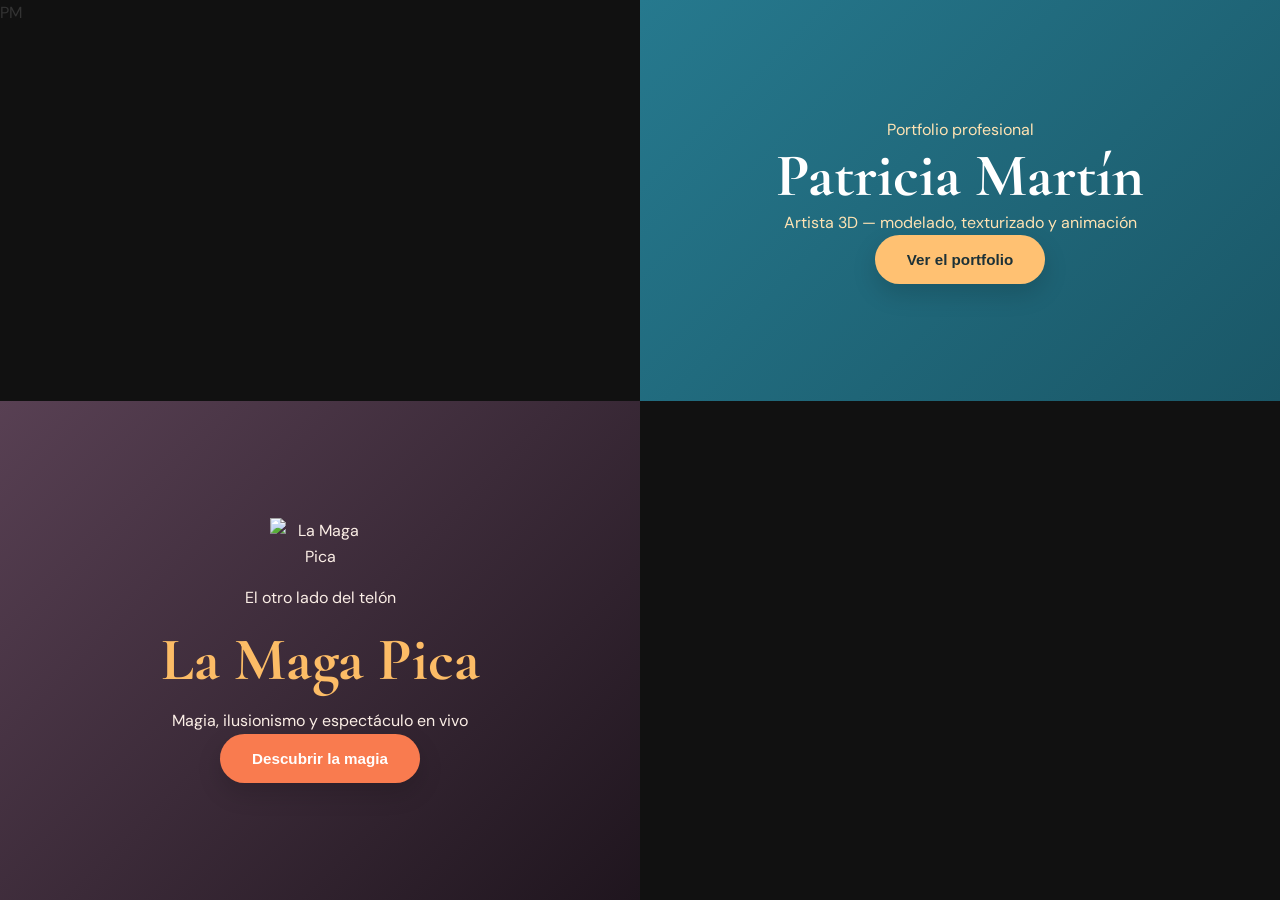
==== index.html @ cf45a169 "Update index.html" ====
<!doctype html>
<html lang="es">

<head>
  <link rel="icon" type="image/svg+xml" href="favicon.svg">
  
  <script type="application/ld+json">
{
  "@context": "https://schema.org",
  "@type": "WebSite",
  "name": "Patricia Martín | La Maga Pica",
  "url": "https://lamagapica.github.io/Pagina-Web/"
}
</script>
  <meta charset="UTF-8">
  <meta name="viewport" content="width=device-width, initial-scale=1.0">
  <title>Patricia Martín · Artista 3D & La Maga Pica</title>
  <meta name="description" content="Portfolio profesional de Patricia Martín (Artista 3D, Animación y Modelado) y La Maga Pica (Ilusionismo y Magia Escénica).">
  
  <!-- ETIQUETAS PARA INDEXACIÓN EN GOOGLE Y MOTORES DE BÚSQUEDA -->
  <meta name="robots" content="index, follow">
  <meta name="author" content="Patricia Martín">
  <meta name="keywords" content="Patricia Martín, La Maga Pica, Artista 3D, Animación 3D, Modelado 3D, Magia, Ilusionismo, ZBrush, Blender, Maya">

  <!-- OPEN GRAPH (Para previsualizaciones en Google, WhatsApp y Redes Sociales) -->
  <meta property="og:title" content="Patricia Martín · Artista 3D & La Maga Pica">
  <meta property="og:description" content="Descubre el portfolio 3D de Patricia Martín y los espectáculos de magia de La Maga Pica.">
  <meta property="og:type" content="website">
  <meta property="og:url" content="https://TU-USUARIO.github.io/TU-REPOSITORIO/">
  <meta property="og:image" content="https://TU-USUARIO.github.io/TU-REPOSITORIO/assets/portada%20luminis.jpg">

  <link rel="icon" href="assets/favicon.svg" type="image/svg+xml">
  <link rel="preconnect" href="https://fonts.googleapis.com">
  <link rel="preconnect" href="https://fonts.gstatic.com" crossorigin>
  <link href="https://fonts.googleapis.com/css2?family=Cormorant+Garamond:ital,wght@0,400;0,600;1,400&family=DM+Sans:wght@400;500;700&display=swap" rel="stylesheet">
  <link rel="stylesheet" href="style.css">

  <!-- PANNELLUM: LIBRERÍA PARA VISOR 360º EQUIRECTANGULAR -->
  <link rel="stylesheet" href="https://cdn.jsdelivr.net/npm/pannellum@2.5.6/build/pannellum.css">
</head>

<body>

  <!-- PANTALLA PRINCIPAL DIVIDIDA EN DOS (SPLIT SCREEN) -->
  <main id="world-selector" class="world-selector">

    <div class="world-seam" aria-hidden="true">
      <span class="seam-mark">PM</span>
    </div>

    <!-- LADO IZQUIERDO: PATRICIA MARTÍN -->
    <section class="world world-patricia">
      <div class="world-copy">
        <p class="world-kicker">Portfolio profesional</p>
        <h1>Patricia Martín</h1>
        <p class="world-role">Artista 3D — modelado, texturizado y animación</p>
        <button class="enter-button" data-enter="patricia">
          Ver el portfolio
        </button>
      </div>
    </section>

    <!-- LADO DERECHO: LA MAGA PICA -->
    <section class="world world-pica">
      <div class="world-copy">
        <img class="pica-logo-cover" src="assets/logo-pica.png" alt="La Maga Pica">
        <p class="world-kicker">El otro lado del telón</p>
        <h2>La Maga Pica</h2>
        <p class="world-role">Magia, ilusionismo y espectáculo en vivo</p>
        <button class="enter-button" data-enter="pica">
          Descubrir la magia
        </button>
      </div>
    </section>

  </main>


  <!-- WEB DE PATRICIA MARTÍN (3D / PORTFOLIO) -->
  <div id="patricia-site" class="site site-patricia" style="display: none;">

    <header class="site-header">
      <a href="#" class="brand" data-home="true">
        <span class="brand-name">Patricia Martín</span>
        <span class="brand-role">3D & 2D ARTIST</span>
      </a>

      <nav>
        <a href="#about-patricia">Sobre mí</a>
        <a href="#services">Servicios</a>
        
        <!-- MENÚ DESPLEGABLE CON HOVER -->
        <div class="nav-dropdown">
          <a href="#work-3d" class="dropdown-trigger">Portfolio 3D ▾</a>
          <div class="dropdown-menu">
            <a href="#" class="project-direct-link" data-project="productos">Productos</a>
            <a href="#" class="project-direct-link" data-project="recreaciones3d">Recreaciones 3D</a>
            <a href="#" class="project-direct-link" data-project="environment">Environment</a>
          </div>
        </div>

        <a href="#discover-vareia">Descubre Vareia</a>
        <a href="#skills">Software</a>
        <a href="#experience">Trayectoria</a>
        <a href="#awards">Premios</a>
        <a href="#contact-patricia">Contacto</a>
        <button class="switch-world" data-home="true">← Volver al inicio</button>
      </nav>
    </header>

    <div class="site-main">
      <section class="hero-patricia" id="top">
        <div class="hero-inner">
          <p class="eyebrow">3D & 2D ARTIST</p>
          <h1>Creo, modelo<br><em>y doy vida.</em></h1>
          <p class="hero-text">Artista 3D especializada en modelado, texturizado, iluminación y animación.</p>
        </div>
      </section>

      <section class="intro-section" id="about-patricia">
        <div class="section-label">01 / SOBRE MÍ</div>
        <div class="intro-content">
          <h2>Diseño mundos,<br><em>objeto a objeto.</em></h2>
          <p>Soy Patricia Martín, artista 3D con formación superior en Animación 3D y experiencia en modelado de productos, entornos y props.</p>
        </div>
      </section>

      <section class="services-section" id="services">
        <div class="section-label">02 / SERVICIOS</div>
        <div class="service-grid">
          <article class="service-card">
            <h3>Modelado 3D</h3>
            <p>Productos y entornos con topología optimizada.</p>
          </article>
          <article class="service-card">
            <h3>Texturizado e iluminación</h3>
            <p>Texturizado PBR y renderizado fotorrealista.</p>
          </article>
          <article class="service-card">
            <h3>Animación 3D</h3>
            <p>Piezas audiovisuales y presentación.</p>
          </article>
        </div>
      </section>

      <!-- PORTFOLIO SECCIÓN PRINCIPAL -->
      <section class="portfolio-section" id="work-3d">
        <div class="section-label">03 / PORTFOLIO 3D</div>
        <h2>Trabajos de Diseño 3D</h2>

        <!-- VISTA DE REJILLA PRINCIPAL -->
        <div id="projects-grid-view" class="project-grid">

          <article class="project-card project-open-btn" data-project="productos">
            <div class="project-image-button">
              <img src="assets/Portada bolo.png" alt="Productos">
            </div>
            <h3>Productos</h3>
            <p class="project-mini-desc">Diseño de producto 3D, animación y renderizado comercial.</p>
          </article>

          <article class="project-card project-open-btn" data-project="recreaciones3d">
            <div class="project-image-button">
              <img src="assets/portada vareia.png" alt="Recreaciones 3D">
            </div>
            <h3>Recreaciones 3D</h3>
            <p class="project-mini-desc">Reconstrucciones e integraciones históricas en 3D.</p>
          </article>

          <article class="project-card project-open-btn" data-project="environment">
            <div class="project-image-button">
              <img src="assets/fuente del encino.png" alt="Environment">
            </div>
            <h3>Environment</h3>
            <p class="project-mini-desc">Diseño de escenarios, composición e iluminación ambiental.</p>
          </article>

        </div>

        <!-- CONTENEDOR DE DETALLE (GALERÍAS INDIVIDUALES OCULTAS) -->
        <div id="project-detail-view" style="display: none;">

          <button class="back-to-grid-btn">← Volver</button>

          <!-- ============================================================
               NIVEL 1: CATEGORÍAS
               ============================================================ -->

          <!-- CATEGORÍA: PRODUCTOS -->
          <div id="detail-productos" class="project-detail-content" style="display: none;">
            <div class="detail-header">
              <h2>Productos</h2>
              <p>Colección de proyectos de modelado y presentación de producto.</p>
            </div>
            <div class="subprojects-grid">
              <article class="project-card project-open-btn" data-project="bolo">
                <div class="project-image-button">
                  <img src="assets/Portada bolo.png" alt="Bolo">
                </div>
                <h3>Bolo</h3>
                <p class="project-mini-desc">Diseño y renderizado 3D de producto.</p>
              </article>

              <article class="project-card project-open-btn" data-project="luminis">
                <div class="project-image-button">
                  <img src="assets/portada luminis.jpg" alt="Luminis">
                </div>
                <h3>Luminis</h3>
                <p class="project-mini-desc">Spot publicitario y desarrollo visual de vino.</p>
              </article>
            </div>
          </div>

          <!-- CATEGORÍA: RECREACIONES 3D -->
          <div id="detail-recreaciones3d" class="project-detail-content" style="display: none;">
            <div class="detail-header">
              <h2>Recreaciones 3D</h2>
              <p>Reconstrucciones e integraciones históricas en 3D.</p>
            </div>
            <div class="subprojects-grid">
              <article class="project-card project-open-btn" data-project="vareia">
                <div class="project-image-button">
                  <img src="assets/portada vareia.png" alt="Vareia">
                </div>
                <h3>Vareia</h3>
                <p class="project-mini-desc">Reconstrucción histórica y entorno interactivo 3D.</p>
              </article>

              <article class="project-card project-open-btn" data-project="almazara">
                <div class="project-image-button">
                  <img src="assets/Portada almazara.png" alt="Almazara">
                </div>
                <h3>Almazara</h3>
                <p class="project-mini-desc">Recreación en 3D de la almazara romana de Vareia.</p>
              </article>

              <article class="project-card project-open-btn" data-project="silvano">
                <div class="project-image-button">
                  <img src="assets/portada silvano.jpg" alt="Silvano">
                </div>
                <h3>Silvano</h3>
                <p class="project-mini-desc">Proyecto de escultura y diseño de personaje en 3D.</p>
              </article>
            </div>
          </div>

          <!-- CATEGORÍA: ENVIRONMENT -->
          <div id="detail-environment" class="project-detail-content" style="display: none;">
            <div class="detail-header">
              <h2>Environment</h2>
              <p>Diseño de escenarios, composición e iluminación ambiental.</p>
            </div>
            <div class="subprojects-grid">
              <article class="project-card project-open-btn" data-project="vareia">
                <div class="project-image-button">
                  <img src="assets/portada vareia.png" alt="Vareia">
                </div>
                <h3>Vareia</h3>
                <p class="project-mini-desc">Reconstrucción histórica y entorno interactivo 3D.</p>
              </article>

              <article class="project-card project-open-btn" data-project="fuenteencino">
                <div class="project-image-button">
                  <img src="assets/fuente del encino.png" alt="La Fuente del Encino">
                </div>
                <h3>La Fuente del Encino</h3>
                <p class="project-mini-desc">Diseño de escenarios, composición e iluminación ambiental.</p>
              </article>
            </div>
          </div>

          <!-- ============================================================
               NIVEL 2: GALERÍAS INDIVIDUALES
               ============================================================ -->

          <!-- SUBPROYECTO: BOLO -->
          <div id="detail-bolo" class="project-detail-content" style="display: none;">
            <div class="detail-header">
              <h2>Bolo</h2>
              <p>Modelado y visualización de producto Bolo.</p>
            </div>
            <div class="detail-media-grid">
              <img src="assets/bolo1.png" alt="Bolo Render 1">
              <img src="assets/bolo2.png" alt="Bolo Render 2">
              <img src="assets/bolo3.png" alt="Bolo Render 3">
            </div>
          </div>

          <!-- SUBPROYECTO: LUMINIS -->
          <div id="detail-luminis" class="project-detail-content" style="display: none;">
            <div class="detail-header">
              <h2>Luminis</h2>
              <p>Spot publicitario y desarrollo visual del producto.</p>
            </div>
            <div class="detail-media-grid">
              <img src="assets/patricia-render2.png" alt="Luminis Render 2">
              <img src="assets/patricia-render3.png" alt="Luminis Render 3">
              <img src="assets/patricia-vino-cartel.png" alt="Luminis Cartel Vino">
              <div class="video-wrapper">
                <video controls poster="assets/Portada luminis.png">
                  <source src="assets/vino-spot-publicitario.mp4" type="video/mp4">
                  Tu navegador no soporta el formato de vídeo.
                </video>
              </div>
            </div>
          </div>

          <!-- SUBPROYECTO: VAREIA (compartido entre Recreaciones 3D y Environment) -->
          <div id="detail-vareia" class="project-detail-content" style="display: none;">
            <div class="detail-header">
              <h2>Vareia</h2>
              <p>Reconstrucción e integración de espacios.</p>
            </div>
            <div class="detail-media-grid">
              <img src="assets/Render Vareia.png" alt="Vareia Render">
              <img src="assets/Render Vareia 2.png" alt="Vareia Render 2">
              <img src="assets/Render Vareia 3.png" alt="Vareia Render 3">
              <img src="assets/Render Vareia 4.png" alt="Vareia Render 4">
            </div>
          </div>

          <!-- SUBPROYECTO: ALMAZARA -->
          <div id="detail-almazara" class="project-detail-content" style="display: none;">
            <div class="detail-header">
              <h2>Almazara</h2>
              <p><strong>Trabajo de Fin de Grado (Calificación: 10/10)</strong></p>
              <p style="margin-top: 0.8rem; max-width: 800px; color: var(--pat-muted);">
              Recreación 3D e integración histórica de la antigua almazara romana de Vareia.
              Actualmente, este trabajo documental y divulgativo es utilizado por el Colegio de Varea
              (situado sobre los propios restos arqueológicos) para dar a conocer la historia romana a sus alumnos y a otros centros educativos.
              </p>
            </div>
            <div class="detail-media-grid">
              <img src="assets/molino.png" alt="Reconstrucción 3D Molino Romano">
              <img src="assets/PHALERA.jpg" alt="Detalle Pálera Romana 3D">
              <div class="video-wrapper">
                <video controls poster="assets/Portada almazara.png">
                  <source src="assets/Almazara Trailer Patricia.mp4" type="video/mp4">
                  Tu navegador no soporta el formato de vídeo.
                </video>
              </div>
            </div>
          </div>

          <!-- SUBPROYECTO: SILVANO -->
          <div id="detail-silvano" class="project-detail-content" style="display: none;">
            <div class="detail-header">
              <h2>Silvano</h2>
              <p>Galería detallada de renders y proceso de trabajo.</p>
            </div>
            <div class="detail-media-grid">
              <img src="assets/patricia-martin-silvano-render.webp" alt="Silvano Render 1">
              <img src="assets/patricia-martin-silvano-render-2.webp" alt="Silvano Render 2">
              <img src="assets/patri-silvano2.webp" alt="Silvano Render 3">
              <img src="assets/patri-silvano3.webp" alt="Silvano Render 4">
              <img src="assets/patri-silvano4.webp" alt="Silvano Render 5">
            </div>
          </div>

          <!-- SUBPROYECTO: LA FUENTE DEL ENCINO -->
          <div id="detail-fuenteencino" class="project-detail-content" style="display: none;">
            <div class="detail-header">
              <h2>La Fuente del Encino</h2>
              <p>Galería de entornos completos y diseño de iluminación.</p>
            </div>
            <div class="detail-media-grid">
              <img src="assets/fuente encino1.png" alt="La Fuente del Encino 1">
              <img src="assets/fuente encino2.png" alt="La Fuente del Encino 2">
              <img src="assets/fuente encino3.png" alt="La Fuente del Encino 3">
            </div>
          </div>

        </div>

      </section>

      <!-- ==========================================================================
           SECCIÓN: DESCUBRE VAREIA (ZONAS ROMANAS INTERACTIVAS)
           ==========================================================================
           CÓMO AÑADIR UNA NUEVA ZONA:
           1) Copia una tarjeta dentro de #vareia-grid-view y cambia el data-vareia-zone,
              la imagen y los textos.
           2) Copia un bloque .vareia-zone-detail completo dentro de #vareia-detail-view,
              cambia su id a "vareia-zone-TUID" (debe coincidir con data-vareia-zone),
              y sustituye imágenes y textos, manteniendo el mismo orden:
              1º comparador romana/actualidad, 2º visor 360º, 3º texto explicativo.
           ========================================================================== -->
      <section class="vareia-section" id="discover-vareia">
        <div class="section-label">04 / DESCUBRE VAREIA</div>
        <h2>Descubre Vareia</h2>
        <p class="vareia-intro">Un recorrido interactivo por la antigua ciudad romana de Vareia: compara cómo era cada rincón en época romana y cómo es en la actualidad, y explóralo en 360º.</p>

        <!-- VISTA DE REJILLA DE ZONAS -->
        <div id="vareia-grid-view" class="vareia-grid">

          <!-- ZONA 1: ALMAZARA ROMANA -->
          <article class="vareia-card vareia-open-btn" data-vareia-zone="almazara">
            <div class="vareia-card-image">
              <img src="assets/vareia-romana.jpg" alt="Almazara Romana de Vareia">
            </div>
            <h3>La Almazara Romana</h3>
            <p class="vareia-mini-desc">Reconstrucción histórica de la almazara y su entorno.</p>
          </article>

          <!-- ZONA 2 (PLANTILLA DE EJEMPLO) -->
          <article class="vareia-card vareia-open-btn" data-vareia-zone="termas">
            <div class="vareia-card-image">
              <img src="assets/termas-portada.jpg" alt="Termas de Vareia">
            </div>
            <h3>Las Termas</h3>
            <p class="vareia-mini-desc">El complejo termal romano y su reconstrucción.</p>
          </article>

          <!-- AÑADE AQUÍ NUEVAS TARJETAS DE ZONA -->

        </div>

        <!-- VISTA DE DETALLE DE ZONA -->
        <div id="vareia-detail-view" style="display: none;">

          <button class="back-to-grid-btn back-to-vareia-grid-btn">← Volver a todas las zonas</button>

          <!-- ZONA: CALLE ARTESANOS ROMANA -->
          <div id="vareia-zone-almazara" class="vareia-zone-detail" style="display: none;">
            <div class="detail-header">
              <h2>Calle Artesanos de Vareia</h2>
              <p>Reconstrucción de la calle dedicada a la venta de productos en época romana.</p>
            </div>

            <!-- 1. COMPARADOR ÉPOCA ROMANA / ACTUALIDAD -->
            <div class="compare-slider">
              <div class="compare-image compare-before" style="background-image: url('assets/artesanos-romana.jpg');"></div>
              <div class="compare-image compare-after" style="background-image: url('assets/artesanos-actualidad.jpg');"></div>
              <span class="compare-label label-before">Época Romana</span>
              <span class="compare-label label-after">Actualidad</span>
              <div class="compare-handle"></div>
              <input type="range" min="0" max="100" value="50" class="compare-range" aria-label="Deslizar para comparar época romana y actualidad">
            </div>

            <!-- 2. VISOR 360º -->
            <div class="viewer-360">
              <div id="pano-almazara" class="viewer-360-canvas" data-panorama="assets/360 Artesanos.png"></div>
            </div>

            <!-- 3. TEXTO EXPLICATIVO -->
            <div class="vareia-zone-text">
              <p>La almazara romana de Vareia era el espacio donde se procesaba la aceituna para obtener aceite, un producto esencial en la economía y la vida cotidiana romana.</p>
              <p>La reconstrucción digital permite visualizar la disposición original de sus instalaciones, comparándola con el aspecto actual del emplazamiento donde se conservan los restos arqueológicos.</p>
            </div>
          </div>

          <!-- ZONA: TERMAS (PLANTILLA DE EJEMPLO, SUSTITUYE LAS IMÁGENES CUANDO LAS TENGAS) -->
          <div id="vareia-zone-termas" class="vareia-zone-detail" style="display: none;">
            <div class="detail-header">
              <h2>Las Termas de Vareia</h2>
              <p>El complejo termal romano, centro de higiene y vida social.</p>
            </div>

            <!-- 1. COMPARADOR ÉPOCA ROMANA / ACTUALIDAD -->
            <div class="compare-slider">
              <div class="compare-image compare-before" style="background-image: url('assets/termas-romana.jpg');"></div>
              <div class="compare-image compare-after" style="background-image: url('assets/termas-actual.jpg');"></div>
              <span class="compare-label label-before">Época Romana</span>
              <span class="compare-label label-after">Actualidad</span>
              <div class="compare-handle"></div>
              <input type="range" min="0" max="100" value="50" class="compare-range" aria-label="Deslizar para comparar época romana y actualidad">
            </div>

            <!-- 2. VISOR 360º -->
            <div class="viewer-360">
              <div id="pano-termas" class="viewer-360-canvas" data-panorama="assets/termas-360.jpg"></div>
            </div>

            <!-- 3. TEXTO EXPLICATIVO -->
            <div class="vareia-zone-text">
              <p>Las termas romanas eran mucho más que un lugar de aseo: eran un punto de encuentro social donde se socializaba, se hacían negocios y se disfrutaba del ocio.</p>
              <p>La reconstrucción muestra la distribución de sus salas (frigidarium, tepidarium y caldarium) y el sistema de calefacción por hipocausto que las hacía funcionar.</p>
            </div>
          </div>

          <!-- AÑADE AQUÍ NUEVOS BLOQUES .vareia-zone-detail -->

        </div>

      </section>

      <!-- SECCIÓN SOFTWARE / HERRAMIENTAS -->
      <section class="skills-section" id="skills">
        <div class="section-label">05 / SOFTWARE & HERRAMIENTAS</div>
        <h2>Especialidades Técnicas</h2>

        <!-- HÍBRIDOS: 3D + ANIMACIÓN / TIEMPO REAL -->
        <div class="software-category">
          <h3 class="software-category-title">Programas Híbridos</h3>
          <div class="software-grid">
            <div class="software-card">
              <div class="software-icon">
                <svg viewBox="0 0 24 24" fill="none" stroke="currentColor" stroke-width="2"><path d="M12 2L2 7l10 5 10-5-10-5zM2 17l10 5 10-5M2 12l10 5 10-5"/></svg>
              </div>
              <span class="software-name">Autodesk Maya</span>
              <div class="software-level" role="img" aria-label="Nivel de control: 95%">
                <div class="software-level-fill" style="width: 95%;"></div>
              </div>
              <span class="software-level-text">95%</span>
            </div>

            <div class="software-card">
              <div class="software-icon">
                <svg viewBox="0 0 24 24" fill="none" stroke="currentColor" stroke-width="2"><circle cx="12" cy="12" r="10"/><path d="M12 8v8M8 12h8"/></svg>
              </div>
              <span class="software-name">Blender</span>
              <div class="software-level" role="img" aria-label="Nivel de control: 80%">
                <div class="software-level-fill" style="width: 80%;"></div>
              </div>
              <span class="software-level-text">80%</span>
            </div>

            <div class="software-card">
              <div class="software-icon">
                <svg viewBox="0 0 24 24" fill="none" stroke="currentColor" stroke-width="2"><rect x="3" y="3" width="18" height="18" rx="2"/><path d="M7 7h10v10H7z"/></svg>
              </div>
              <span class="software-name">Unreal Engine</span>
              <div class="software-level" role="img" aria-label="Nivel de control: 80%">
                <div class="software-level-fill" style="width: 80%;"></div>
              </div>
              <span class="software-level-text">80%</span>
            </div>
          </div>
        </div>

        <!-- MODELADO 3D -->
        <div class="software-category">
          <h3 class="software-category-title">Modelado 3D</h3>
          <div class="software-grid">
            <div class="software-card">
              <div class="software-icon">
                <svg viewBox="0 0 24 24" fill="none" stroke="currentColor" stroke-width="2"><path d="M12 2v20M17 5H9.5a3.5 3.5 0 0 0 0 7h5a3.5 3.5 0 0 1 0 7H6"/></svg>
              </div>
              <span class="software-name">Autodesk Inventor</span>
              <div class="software-level" role="img" aria-label="Nivel de control: 80%">
                <div class="software-level-fill" style="width: 80%;"></div>
              </div>
              <span class="software-level-text">80%</span>
            </div>

            <div class="software-card">
              <div class="software-icon">
                <svg viewBox="0 0 24 24" fill="none" stroke="currentColor" stroke-width="2"><path d="M21 16V8a2 2 0 0 0-1-1.73l-7-4a2 2 0 0 0-2 0l-7 4A2 2 0 0 0 3 8v8a2 2 0 0 0 1 1.73l7 4a2 2 0 0 0 2 0l7-4A2 2 0 0 0 21 16z"/></svg>
              </div>
              <span class="software-name">ZBrush</span>
              <div class="software-level" role="img" aria-label="Nivel de control: 65%">
                <div class="software-level-fill" style="width: 65%;"></div>
              </div>
              <span class="software-level-text">65%</span>
            </div>
          </div>
        </div>

        <!-- DISEÑO -->
        <div class="software-category">
          <h3 class="software-category-title">Diseño</h3>
          <div class="software-grid">
            <div class="software-card">
              <div class="software-icon">
                <span class="adobe-tag">Ps</span>
              </div>
              <span class="software-name">Photoshop</span>
              <div class="software-level" role="img" aria-label="Nivel de control: 95%">
                <div class="software-level-fill" style="width: 95%;"></div>
              </div>
              <span class="software-level-text">95%</span>
            </div>

            <div class="software-card">
              <div class="software-icon">
                <svg viewBox="0 0 24 24" fill="none" stroke="currentColor" stroke-width="2"><path d="M3 3h18v18H3zM8 12h8M12 8v8"/></svg>
              </div>
              <span class="software-name">AutoCAD</span>
              <div class="software-level" role="img" aria-label="Nivel de control: 80%">
                <div class="software-level-fill" style="width: 80%;"></div>
              </div>
              <span class="software-level-text">80%</span>
            </div>

            <div class="software-card">
              <div class="software-icon">
                <span class="adobe-tag">Ai</span>
              </div>
              <span class="software-name">Illustrator</span>
              <div class="software-level" role="img" aria-label="Nivel de control: 65%">
                <div class="software-level-fill" style="width: 65%;"></div>
              </div>
              <span class="software-level-text">65%</span>
            </div>
          </div>
        </div>

        <!-- RENDER -->
        <div class="software-category">
          <h3 class="software-category-title">Render</h3>
          <div class="software-grid">
            <div class="software-card">
              <div class="software-icon">
                <svg viewBox="0 0 24 24" fill="none" stroke="currentColor" stroke-width="2"><path d="M12 2L2 22h20L12 2z"/></svg>
              </div>
              <span class="software-name">Lumion</span>
              <div class="software-level" role="img" aria-label="Nivel de control: 80%">
                <div class="software-level-fill" style="width: 80%;"></div>
              </div>
              <span class="software-level-text">80%</span>
            </div>

            <div class="software-card">
              <div class="software-icon">
                <svg viewBox="0 0 24 24" fill="none" stroke="currentColor" stroke-width="2"><circle cx="12" cy="12" r="9"/><path d="M12 3v18"/></svg>
              </div>
              <span class="software-name">V-Ray</span>
              <div class="software-level" role="img" aria-label="Nivel de control: 65%">
                <div class="software-level-fill" style="width: 65%;"></div>
              </div>
              <span class="software-level-text">65%</span>
            </div>
          </div>
        </div>
      </section>

      <!-- SECCIÓN EXPERIENCIA Y EDUCACIÓN (TIMELINE) -->
      <section class="experience-section" id="experience">
        <div class="section-label">06 / TRAYECTORIA Y FORMACIÓN</div>
        <h2>Experiencia & Educación</h2>

        <div class="timeline">
          <div class="timeline-item">
            <div class="timeline-badge work">Experiencia</div>
            <div class="timeline-content">
              <span class="timeline-date">2026</span>
              <h3>Diseñadora & Modeladora 3D</h3>
              <span class="timeline-place">Ascender S.L.</span>
              <p>Modelado 3D y diseño 2D de sistemas de butacas.</p>
            </div>
          </div>

          <div class="timeline-item">
            <div class="timeline-badge edu">Formación</div>
            <div class="timeline-content">
              <span class="timeline-date">2026</span>
              <h3>Entornos 4.0: AR, VR & MR</h3>
              <span class="timeline-place">Formación Profesional para el Empleo</span>
              <p>Especialización en Realidad Aumentada (AR), Realidad Virtual (VR) y Realidad Híbrida (MR).</p>
            </div>
          </div>

          <div class="timeline-item">
            <div class="timeline-badge edu">Formación</div>
            <div class="timeline-content">
              <span class="timeline-date">2026</span>
              <h3>Esculpido Digital & Recreación Histórica 3D</h3>
              <span class="timeline-place">Kore Formación</span>
              <p>Cursos especializados en ZBrush y Blender aplicados a la conservación de patrimonio y recreación de ciudades históricas.</p>
            </div>
          </div>

          <div class="timeline-item">
            <div class="timeline-badge work">Experiencia</div>
            <div class="timeline-content">
              <span class="timeline-date">2025</span>
              <h3>Diseñadora 3D (Prácticas)</h3>
              <span class="timeline-place">Render Estudio 3D</span>
              <p>Desarrollo y modelado de proyectos de visualización arquitectónica y producto.</p>
            </div>
          </div>

          <div class="timeline-item">
            <div class="timeline-badge edu">Formación</div>
            <div class="timeline-content">
              <span class="timeline-date">2023 - 2025</span>
              <h3>F.P. Grado Superior en Animación 3D, Juegos y Entornos Interactivos</h3>
              <span class="timeline-place">Formación Profesional Superior</span>
              <p>Especialización en modelado, texturizado, animación e iluminación.</p>
            </div>
          </div>
        </div>
      </section>

      <!-- SECCIÓN PREMIOS Y RECONOCIMIENTOS -->
      <section class="awards-section" id="awards">
        <div class="section-label">07 / LOGROS</div>
        <h2>Premios & Reconocimientos</h2>

        <div class="awards-grid">
          <article class="award-card highlight">
            <div class="award-icon">🏆</div>
            <div class="award-info">
              <span class="award-year">2026</span>
              <h3>Representante de La Rioja</h3>
              <p class="award-org">SpainSkills 2026</p>
              <p>Seleccionada para representar a la comunidad autónoma de La Rioja en las olimpiadas de FP de Animación 3D y Desarrollo.</p>
            </div>
          </article>

          <article class="award-card highlight">
            <div class="award-icon">🥇</div>
            <div class="award-info">
              <span class="award-year">2025</span>
              <h3>1º Premio en Animación 3D</h3>
              <p class="award-org">RiojaSkills 2025</p>
              <p>Primer premio en el campeonato autonómico de habilidades profesionales en el área de tecnología y 3D.</p>
            </div>
          </article>

          <article class="award-card">
            <div class="award-icon">🎬</div>
            <div class="award-info">
              <span class="award-year">2021</span>
              <h3>Premio Corto de Animación 3D</h3>
              <p class="award-org">La Gota de Leche</p>
              <p>Reconocimiento al mejor cortometraje de animación 3D.</p>
            </div>
          </article>
        </div>
      </section>

      <section class="contact-section" id="contact-patricia">
        <div class="section-label">08 / CONTACTO</div>
        <h2>Contacto Profesional</h2>
        <p>Email: <a href="mailto:patriciaanimacion3d@gmail.com">patriciaanimacion3d@gmail.com</a></p>
        <p>Teléfono: <a href="tel:+34628243657">628 243 657</a></p>
      </section>
    </div>

    <footer class="site-footer">
      <span>© Patricia Martín</span>
      <button class="switch-world" data-home="true">← Volver al inicio</button>
    </footer>
  </div>


  <!-- WEB DE LA MAGA PICA (MAGIA) -->
  <div id="pica-site" class="site site-pica" style="display: none;">

    <header class="site-header pica-header">
      <a href="#" class="brand pica-brand" data-home="true">
        <img src="assets/logo-pica.png" alt="La Maga Pica">
        <span class="brand-name">La Maga Pica</span>
      </a>

      <nav>
        <a href="#pica-about" class="tab-btn">Sobre mí</a>
        <a href="#pica-shows" class="tab-btn">Espectáculos</a>
        <a href="#pica-contact" class="tab-btn">Contacto</a>
        <button class="switch-world" data-home="true">← Volver al inicio</button>
      </nav>
    </header>

    <main class="pica-content">

      <!-- SECCIÓN 1: SOBRE MÍ CON SUBPESTAÑAS -->
      <section id="pica-about" class="pica-section">
        <div class="section-label">01 / SOBRE MÍ</div>

        <div class="about-subtabs">
          <button class="subtab-btn active" data-subtab="magia">La Maga Pica</button>
          <button class="subtab-btn" data-subtab="piedra">Escultura y Piedra</button>
          <button class="subtab-btn" data-subtab="foto">Fotografía</button>
        </div>

        <!-- SUBPESTAÑA 1: MAGIA -->
        <div id="subtab-magia" class="subtab-content active">
          <div class="pica-hero-wrapper">
            <div class="pica-hero-image">
              <img src="assets/xperience.jpg" alt="La Maga Pica en directo">
            </div>
            <div class="pica-hero-text">
              <h2>Soy Patricia Martín, <br><em>La Maga Pica.</em></h2>
              <p>Mi identidad artística nace como un homenaje al legado de mi abuelo, quien esculpía la piedra y era conocido como "El Pica". De su oficio heredo la premisa que guía mi trabajo sobre el escenario: esculpir la ilusión con paciencia, técnica y precisión hasta transformar la materia cotidiana en una experiencia extraordinaria.</p>
            </div>
          </div>
          <p>Mi repertorio abarca desde espectáculos de escenario y galas teatrales hasta formatos de magia de cerca (Close-up) para eventos corporativos y culturales.</p>
          <p>Mi objetivo se centra en dignificar el arte de la magia como una disciplina escénica contemporánea, capaz de sorprender a públicos exigentes y generar momentos memorables.</p>
          <p>Abierta a programación en teatros, festivales, eventos corporativos y proyectos de creación cultural.</p>
        </div>

        <!-- SUBPESTAÑA 2: ESCULTURA Y PIEDRA -->
        <div id="subtab-piedra" class="subtab-content">
          <div class="pica-hero-wrapper">
            <div class="pica-hero-image">
              <img src="assets/fuente-piedra.jpg" alt="Fuente de piedra - La magia de Patricia">
            </div>
            <div class="pica-hero-text">
              <h2>El arte de tallar <br><em>la piedra.</em></h2>
              <p>Con 15 años y viendo las esculturas de mi abuelo, cogí una de sus mazas y uno de sus cinceles y empecé a esculpir. Sentía como si las manos de mi abuelo guiasen las mías. Mágicamente donde había una piedra sin forma, aparecía una figura.</p>
            </div>
          </div>
          
          <div class="sculpture-narrative">
            <p>Esculpir la piedra y hacer magia son, en esencia, dos formas distintas de realizar el mismo acto: <strong>revelar lo invisible y transformar la materia.</strong></p>
            <p>El escultor no "crea" la forma desde la nada; la libera. Sabe que la figura ya habita dentro del bloque de piedra y que su trabajo consiste en retirar lo sobrante para sacarla a la luz.</p>
          </div>

          <div class="photo-gallery-grid sculpture-gallery" style="margin-top: 3rem;">
            <figure class="photo-item">
              <img src="assets/guernica.jpg" alt="Relieve tallado en piedra">
            </figure>
            <figure class="photo-item">
              <img src="assets/el-molino.jpg" alt="El molino de la abuela esculpido en piedra">
            </figure>
            <figure class="photo-item">
              <img src="assets/fuente-piedra.jpg" alt="Fuente esculpida en piedra - La Magia de Patricia">
            </figure>
            <figure class="photo-item">
              <img src="assets/escudo.jpg" alt="Escudo heráldico en piedra - Martín Aguado">
            </figure>
          </div>
        </div>

        <!-- SUBPESTAÑA 3: FOTOGRAFÍA -->
        <div id="subtab-foto" class="subtab-content">
          <div class="pica-photo-text">
            <h2>Capturar la luz, <em>transformar la realidad.</em></h2>
            <p>La fotografía y la magia comparten un mismo centro de gravedad: la manipulación de la luz, el tiempo y la atención para transformar la realidad.</p>
            <p>La fotografía no es solo un lenguaje paralelo, sino una herramienta que nutre directamente su dimensión artística sobre el escenario. Su sensibilidad para la composición visual, la perspectiva y el contraste influye en la geometría de sus efectos y en la estética de sus montajes.</p>
          </div>

          <div class="photo-gallery-grid">
            <figure class="photo-item">
              <img src="assets/rayo.jpg" alt="Rayo cruzando el cielo">
            </figure>
            <figure class="photo-item">
              <img src="assets/eclipse.jpg" alt="Secuencia de eclipse solar">
            </figure>
            <figure class="photo-item">
              <img src="assets/cigueñas.jpg" alt="Cigüeñas en vuelo sobre campanario">
            </figure>
            <figure class="photo-item">
              <img src="assets/reflejos.jpg" alt="Reflejo simétrico de puente nocturno">
            </figure>
          </div>
        </div>

      </section>

      <!-- SECCIÓN 2: ESPECTÁCULOS -->
      <section id="pica-shows" class="pica-section">
        <div class="section-label">02 / ESPECTÁCULOS</div>
        <h2>Magia con historia, <em>magia con identidad.</em></h2>

        <!-- ESPECTÁCULO 1: LA HERMANA DEL MEDIO -->
        <article class="show-card">
          <div class="show-header-info">
            <h3>La hermana del medio</h3>
            <p class="show-subtitle">Espectáculo de magia y narrativa escénica</p>
          </div>

          <div class="show-gallery">
            <img src="assets/alfaro.jpg" alt="La hermana del medio - Alfaro">
            <img src="assets/pompones.jpg" alt="La hermana del medio - Pompones">
          </div>

          <ul class="show-meta">
            <li><strong>Dramaturgia e interpretación:</strong> Patricia Martín (La Maga Pica)</li>
            <li><strong>Formato:</strong> Magia de escenario / Teatro unipersonal</li>
            <li><strong>Público objetivo:</strong> Espectáculo familiar</li>
          </ul>

          <h4>Sinopsis</h4>
          <p>La hermana del medio es una propuesta de ilusionismo contemporáneo que explora el lugar que ocupamos en la familia, las memorias compartidas y las dinámicas invisibles que definen quiénes somos.</p>

          <h4>Características de la propuesta</h4>
          <ul>
            <li><strong>Ilusionismo con relato:</strong> La técnica como lenguaje para contar una historia universal.</li>
            <li><strong>Diversidad de disciplinas:</strong> Cartomagia, mentalismo e ilusionismo de escenario.</li>
            <li><strong>Participación activa:</strong> El público forma parte directa de la magia.</li>
          </ul>
        </article>

        <!-- ESPECTÁCULO 2: PICA -->
        <article class="show-card">
          <div class="show-header-info">
            <h3>PICA</h3>
            <p class="show-subtitle">Magia, memoria y el arte de esculpir la ilusión</p>
          </div>

          <div class="show-gallery">
            <img src="assets/rasillo.jpg" alt="Espectáculo PICA - Rasillo">
            <img src="assets/guitarra.jpg" alt="Espectáculo PICA - Guitarra">
          </div>

          <ul class="show-meta">
            <li><strong>Dramaturgia e interpretación:</strong> Patricia Martín (La Maga Pica)</li>
            <li><strong>Formato:</strong> Magia de escenario / Teatro de pequeño y mediano formato</li>
            <li><strong>Público objetivo:</strong> Espectáculo familiar</li>
          </ul>

          <h4>Sinopsis</h4>
          <p>PICA es el espectáculo más personal de Patricia Martín, un viaje escénico donde la magia se entrelaza con el homenaje familiar, la memoria y la artesanía.</p>
        </article>
      </section>

      <!-- SECCIÓN 3: CONTACTO -->
      <section id="pica-contact" class="pica-section">
        <div class="section-label">03 / CONTACTO</div>
        <h2>Contacto & Contratación</h2>
        <p>Para contrataciones, programación de espectáculos o información:</p>

        <ul class="contact-details">
          <li><strong>Email:</strong> <a href="mailto:lamagapica@gmail.com">lamagapica@gmail.com</a></li>
          <li><strong>Teléfono:</strong> <a href="tel:+34628243657">628 243 657</a></li>
          <li><strong>Instagram:</strong> <a href="https://instagram.com/lamagapica" target="_blank">@lamagapica</a></li>
        </ul>
      </section>

    </main>

    <footer class="site-footer pica-footer">
      <span>© La Maga Pica</span>
      <button class="switch-world" data-home="true">← Volver al inicio</button>
    </footer>

  </div>

  <!-- PANNELLUM: LIBRERÍA PARA VISOR 360º EQUIRECTANGULAR (debe ir ANTES de script.js) -->
  <script src="https://cdn.jsdelivr.net/npm/pannellum@2.5.6/build/pannellum.js"></script>
  <script src="script.js"></script>
</body>

</html>
---- style.css ----
/* ==========================================================================
   1. IMPORTACIÓN DE FUENTES Y VARIABLES DE COLOR
   ========================================================================== */
@import url('https://fonts.googleapis.com/css2?family=Cormorant+Garamond:ital,wght@0,400;0,600;1,400&family=DM+Sans:wght@400;500;700&display=swap');

:root {
  /* PALETA PATRICIA MARTÍN (Lagoon) */
  --pat-dark: #26798E;
  --pat-teal: #63CAA7;
  --pat-accent: #FFC172;
  --pat-light: #FFE3B3;
  --pat-bg: #F8FAF9;
  --pat-card-bg: #FFFFFF;
  --pat-text: #1C3137;
  --pat-muted: #536E75;

  /* PALETA LA MAGA PICA (Colors #225) */
  --pica-dark: #584053;
  --pica-teal: #8DC6BF;
  --pica-warm: #FCBC66;
  --pica-orange: #F97B4F;
  --pica-bg: #1F151E;
  --pica-card-bg: #2D1D2A;
  --pica-text: #FBEEE6;
  --pica-muted: #D1B3C4;
}

/* ==========================================================================
   2. ESTILOS GENERALES
   ========================================================================== */
* {
  box-sizing: border-box;
  margin: 0;
  padding: 0;
}

html {
  scroll-behavior: smooth;
}

body {
  font-family: 'DM Sans', sans-serif;
  line-height: 1.6;
  background-color: #111;
  color: #333;
}

a {
  color: inherit;
  text-decoration: none;
  transition: all 0.3s ease;
}

/* ==========================================================================
   3. PORTADA / PANTALLA DIVIDIDA (SPLIT SCREEN)
   ========================================================================== */
.world-selector {
  display: grid;
  grid-template-columns: 1fr 1fr;
  width: 100vw;
  height: 100vh;
  overflow: hidden;
}

.world {
  display: flex;
  align-items: center;
  justify-content: center;
  padding: 4rem 2rem;
  text-align: center;
  transition: transform 0.4s ease;
}

.world-copy {
  max-width: 450px;
}

.eyebrow {
  font-size: 0.85rem;
  font-weight: 700;
  letter-spacing: 2px;
  text-transform: uppercase;
  margin-bottom: 1rem;
}

.world-description {
  margin: 1.5rem 0 2rem;
  font-size: 1.1rem;
  opacity: 0.9;
}

.world-patricia {
  background: linear-gradient(135deg, var(--pat-dark) 0%, #1a5767 100%);
  color: var(--pat-light);
}

.world-patricia .eyebrow { color: var(--pat-teal); }

.world-patricia h1 {
  font-family: 'Cormorant Garamond', serif;
  font-size: 3.8rem;
  line-height: 1.1;
  color: #FFFFFF;
}

.world-patricia h1 em {
  font-style: italic;
  color: var(--pat-accent);
}

.world-patricia .enter-button {
  background-color: var(--pat-accent);
  color: var(--pat-text);
}

.world-patricia .enter-button:hover {
  background-color: var(--pat-teal);
  transform: translateY(-3px);
}

.world-pica {
  background: linear-gradient(135deg, var(--pica-dark) 0%, var(--pica-bg) 100%);
  color: var(--pica-text);
}

.world-pica .eyebrow { color: var(--pica-orange); }

.pica-logo-cover {
  max-width: 100px;
  margin-bottom: 1rem;
}

.world-pica h2 {
  font-family: 'Cormorant Garamond', serif;
  font-size: 3.8rem;
  color: var(--pica-warm);
}

.world-pica .enter-button {
  background-color: var(--pica-orange);
  color: #FFFFFF;
}

.world-pica .enter-button:hover {
  background-color: var(--pica-warm);
  color: var(--pica-dark);
  transform: translateY(-3px);
}

.enter-button {
  display: inline-block;
  padding: 1rem 2rem;
  border: none;
  border-radius: 50px;
  font-weight: 700;
  font-size: 0.95rem;
  cursor: pointer;
  box-shadow: 0 10px 25px rgba(0,0,0,0.15);
  transition: all 0.3s ease;
}

/* ==========================================================================
   4. ESTRUCTURA BASE DE LAS WEBS
   ========================================================================== */
.site {
  display: flex;
  flex-direction: column;
  min-height: 100vh;
}

.site-header {
  position: sticky;
  top: 0;
  z-index: 100;
  display: flex;
  justify-content: space-between;
  align-items: center;
  padding: 1.2rem 4rem;
  backdrop-filter: blur(10px);
}

.site-header nav {
  display: flex;
  align-items: center;
  gap: 1.8rem;
}

.site-header nav a {
  font-size: 0.95rem;
  font-weight: 500;
}

.site-main {
  flex: 1;
  max-width: 1200px;
  width: 100%;
  margin: 0 auto;
  padding: 4rem 2rem;
}

.site-footer {
  display: flex;
  justify-content: space-between;
  align-items: center;
  padding: 2.5rem 4rem;
  font-size: 0.9rem;
}

.section-label {
  font-size: 0.8rem;
  font-weight: 700;
  letter-spacing: 2px;
  margin-bottom: 1.5rem;
  text-transform: uppercase;
}

.switch-world {
  padding: 0.6rem 1.4rem;
  border-radius: 30px;
  font-weight: 700;
  font-size: 0.85rem;
  border: none;
  cursor: pointer;
  transition: all 0.3s ease;
}

/* ==========================================================================
   5. WEB PATRICIA MARTÍN (Lagoon Palette)
   ========================================================================== */
.site-patricia {
  background-color: var(--pat-bg);
  color: var(--pat-text);
}

.site-patricia .site-header {
  background-color: rgba(38, 121, 142, 0.95);
  color: #FFFFFF;
}

.site-patricia .brand-name {
  font-weight: 700;
  font-size: 1.2rem;
  display: block;
}

.site-patricia .brand-role {
  font-size: 0.75rem;
  color: var(--pat-teal);
  letter-spacing: 1px;
}

.site-patricia nav a:hover {
  color: var(--pat-accent);
}

/* DROPDOWN MENU PARA PORTFOLIO 3D */
.nav-dropdown {
  position: relative;
  display: inline-block;
}

.dropdown-trigger {
  cursor: pointer;
}

.dropdown-menu {
  display: none;
  position: absolute;
  top: 100%;
  left: 0;
  background-color: var(--pat-dark);
  min-width: 170px;
  box-shadow: 0 8px 25px rgba(0,0,0,0.25);
  border-radius: 12px;
  padding: 0.6rem 0;
  z-index: 200;
  border: 1px solid rgba(99, 202, 167, 0.3);
}

.dropdown-menu a {
  color: #FFFFFF;
  padding: 0.6rem 1.2rem;
  display: block;
  font-size: 0.9rem;
  transition: background 0.2s ease;
}

.dropdown-menu a:hover {
  background-color: rgba(255, 255, 255, 0.15);
  color: var(--pat-accent);
}

.nav-dropdown:hover .dropdown-menu {
  display: block;
}

.site-patricia .switch-world {
  background-color: var(--pat-accent);
  color: var(--pat-text);
}

.site-patricia .switch-world:hover {
  background-color: var(--pat-teal);
}

.hero-patricia {
  background: linear-gradient(135deg, var(--pat-dark), #1d5f70);
  color: #FFFFFF;
  padding: 6rem 2rem;
  text-align: center;
  border-radius: 20px;
  margin-bottom: 4rem;
}

.hero-patricia h1 {
  font-family: 'Cormorant Garamond', serif;
  font-size: 4.2rem;
  line-height: 1.1;
  margin: 1rem 0;
}

.hero-patricia h1 em {
  color: var(--pat-accent);
}

.hero-patricia .hero-text {
  font-size: 1.2rem;
  max-width: 600px;
  margin: 0 auto;
  color: var(--pat-light);
}

.site-patricia section {
  margin-bottom: 5rem;
}

.site-patricia h2 {
  font-family: 'Cormorant Garamond', serif;
  font-size: 2.8rem;
  color: var(--pat-dark);
  margin-bottom: 1.5rem;
}

.site-patricia .section-label {
  color: var(--pat-dark);
}

.service-grid, .project-grid {
  display: grid;
  grid-template-columns: repeat(auto-fit, minmax(280px, 1fr));
  gap: 2rem;
  margin-top: 2rem;
}

.subprojects-grid {
  display: grid;
  grid-template-columns: repeat(auto-fit, minmax(280px, 1fr));
  gap: 2rem;
  margin-top: 2rem;
}

.service-card, .project-card {
  background-color: var(--pat-card-bg);
  padding: 2rem;
  border-radius: 16px;
  box-shadow: 0 4px 20px rgba(38, 121, 142, 0.08);
  border: 1px solid rgba(99, 202, 167, 0.2);
}

/* PORTFOLIO TARJETAS INTERACTIVAS */
.project-card.project-open-btn {
  cursor: pointer;
  transition: transform 0.3s ease, box-shadow 0.3s ease;
}

.project-card.project-open-btn:hover {
  transform: translateY(-6px);
  box-shadow: 0 10px 30px rgba(38, 121, 142, 0.18);
}

.project-mini-desc {
  font-size: 0.88rem;
  color: var(--pat-muted);
  margin-top: 0.5rem;
}

.project-image-button {
  width: 100%;
  border: none;
  background: rgba(38, 121, 142, 0.04);
  overflow: hidden;
  border-radius: 12px;
  margin-bottom: 1rem;
  display: flex;
  align-items: center;
  justify-content: center;
}

.project-image-button img {
  width: 100%;
  height: auto;
  max-height: 250px;
  object-fit: contain;
  transition: transform 0.4s ease;
  display: block;
}

.project-card.project-open-btn:hover .project-image-button img {
  transform: scale(1.05);
}

/* VISTA DE DETALLE DE PROYECTOS (GALERÍAS OCULTAS) */
.back-to-grid-btn {
  background-color: var(--pat-dark);
  color: #FFFFFF;
  border: none;
  padding: 0.8rem 1.8rem;
  border-radius: 30px;
  font-weight: 700;
  font-size: 0.9rem;
  cursor: pointer;
  margin-bottom: 2.5rem;
  transition: all 0.3s ease;
}

.back-to-grid-btn:hover {
  background-color: var(--pat-accent);
  color: var(--pat-text);
}

.detail-header {
  margin-bottom: 2rem;
}

.detail-header h2 {
  margin-bottom: 0.5rem;
}

.detail-media-grid {
  display: grid;
  grid-template-columns: repeat(auto-fit, minmax(320px, 1fr));
  gap: 1.5rem;
}

.detail-media-grid img,
.detail-media-grid video {
  width: 100%;
  border-radius: 14px;
  box-shadow: 0 6px 20px rgba(0,0,0,0.08);
  object-fit: cover;
}

.video-wrapper video {
  width: 100%;
  height: 100%;
  max-height: 450px;
  background: #000;
}

/* SOFTWARE & HERRAMIENTAS */
.software-category {
  margin-top: 2.5rem;
}

.software-category:first-of-type {
  margin-top: 2rem;
}

.software-category-title {
  font-family: 'DM Sans', sans-serif;
  font-size: 1rem;
  font-weight: 700;
  letter-spacing: 1.5px;
  text-transform: uppercase;
  color: var(--pat-dark);
  margin-bottom: 1rem;
  padding-bottom: 0.6rem;
  border-bottom: 1px solid rgba(99, 202, 167, 0.3);
}

.software-grid {
  display: grid;
  grid-template-columns: repeat(auto-fill, minmax(160px, 1fr));
  gap: 1.2rem;
}

.software-card {
  background: var(--pat-card-bg);
  border: 1px solid rgba(99, 202, 167, 0.25);
  border-radius: 14px;
  padding: 1.2rem;
  display: flex;
  flex-direction: column;
  align-items: center;
  justify-content: center;
  gap: 0.6rem;
  box-shadow: 0 4px 15px rgba(38, 121, 142, 0.05);
  transition: all 0.3s ease;
}

.software-card:hover {
  transform: translateY(-5px);
  border-color: var(--pat-dark);
  box-shadow: 0 8px 25px rgba(38, 121, 142, 0.15);
}

.software-icon {
  width: 44px;
  height: 44px;
  display: flex;
  align-items: center;
  justify-content: center;
  color: var(--pat-dark);
}

.software-icon svg {
  width: 100%;
  height: 100%;
}

.adobe-tag {
  font-family: 'DM Sans', sans-serif;
  font-weight: 700;
  font-size: 1.4rem;
  background: var(--pat-dark);
  color: #fff;
  padding: 4px 8px;
  border-radius: 6px;
  line-height: 1;
}

.software-name {
  font-size: 0.9rem;
  font-weight: 700;
  color: var(--pat-text);
  text-align: center;
}

.software-level {
  width: 100%;
  height: 6px;
  border-radius: 4px;
  background: rgba(99, 202, 167, 0.18);
  overflow: hidden;
  margin-top: 0.2rem;
}

.software-level-fill {
  height: 100%;
  border-radius: 4px;
  background: linear-gradient(90deg, var(--pat-teal), var(--pat-dark));
}

.software-level-text {
  font-size: 0.75rem;
  font-weight: 700;
  color: var(--pat-muted);
  letter-spacing: 0.5px;
}

/* TIMELINE (LÍNEA DE TIEMPO) */
.timeline {
  position: relative;
  max-width: 800px;
  margin: 3rem auto 0;
  padding-left: 2rem;
  border-left: 3px solid var(--pat-teal);
}

.timeline-item {
  position: relative;
  margin-bottom: 2.5rem;
}

.timeline-badge {
  position: absolute;
  left: -2rem;
  top: 0;
  transform: translateX(-50%);
  padding: 0.2rem 0.6rem;
  border-radius: 12px;
  font-size: 0.75rem;
  font-weight: 700;
  text-transform: uppercase;
}

.timeline-badge.work {
  background-color: var(--pat-dark);
  color: #fff;
}

.timeline-badge.edu {
  background-color: var(--pat-accent);
  color: var(--pat-text);
}

.timeline-content {
  background: var(--pat-card-bg);
  padding: 1.8rem;
  border-radius: 14px;
  border: 1px solid rgba(99, 202, 167, 0.2);
  box-shadow: 0 4px 15px rgba(0,0,0,0.03);
  margin-left: 1rem;
}

.timeline-date {
  font-size: 0.85rem;
  font-weight: 700;
  color: var(--pat-dark);
  display: block;
  margin-bottom: 0.3rem;
}

.timeline-content h3 {
  font-size: 1.25rem;
  color: var(--pat-text);
  margin-bottom: 0.2rem;
}

.timeline-place {
  font-size: 0.9rem;
  font-weight: 700;
  color: var(--pat-muted);
  display: block;
  margin-bottom: 0.8rem;
}

/* PREMIOS & RECONOCIMIENTOS */
.awards-grid {
  display: grid;
  grid-template-columns: repeat(auto-fit, minmax(280px, 1fr));
  gap: 1.5rem;
  margin-top: 2rem;
}

.award-card {
  background: var(--pat-card-bg);
  border-radius: 16px;
  padding: 2rem;
  border: 1px solid rgba(99, 202, 167, 0.2);
  box-shadow: 0 4px 20px rgba(0,0,0,0.04);
  display: flex;
  gap: 1.2rem;
  transition: transform 0.3s ease;
}

.award-card:hover {
  transform: translateY(-4px);
}

.award-card.highlight {
  border: 2px solid var(--pat-accent);
  background: linear-gradient(145deg, #ffffff, #fffbf3);
}

.award-icon {
  font-size: 2.2rem;
  line-height: 1;
}

.award-year {
  font-size: 0.8rem;
  font-weight: 700;
  color: var(--pat-dark);
}

.award-info h3 {
  font-size: 1.15rem;
  color: var(--pat-text);
  margin: 0.2rem 0;
}

.award-org {
  font-size: 0.85rem;
  font-weight: 700;
  color: var(--pat-muted);
  margin-bottom: 0.6rem;
}

.site-patricia .site-footer {
  background-color: var(--pat-dark);
  color: var(--pat-light);
}

/* ==========================================================================
   6. WEB LA MAGA PICA (Colors #225 Palette)
   ========================================================================== */
.site-pica {
  background-color: var(--pica-bg);
  color: var(--pica-text);
}

.pica-header {
  background-color: rgba(88, 64, 83, 0.95);
  border-bottom: 1px solid rgba(252, 188, 102, 0.2);
}

.pica-brand {
  display: flex;
  align-items: center;
  gap: 0.8rem;
}

.pica-brand img {
  height: 38px;
}

.pica-brand .brand-name {
  font-family: 'Cormorant Garamond', serif;
  font-size: 1.5rem;
  color: var(--pica-warm);
}

.tab-btn {
  background: transparent;
  border: 1px solid var(--pica-teal);
  color: var(--pica-text);
  padding: 0.5rem 1.2rem;
  border-radius: 30px;
  font-weight: 500;
  cursor: pointer;
  transition: all 0.3s ease;
}

.tab-btn:hover {
  background-color: var(--pica-orange);
  border-color: var(--pica-orange);
  color: #FFFFFF;
}

.site-pica .switch-world {
  background-color: var(--pica-warm);
  color: var(--pica-dark);
}

.site-pica .switch-world:hover {
  background-color: var(--pica-orange);
  color: #FFFFFF;
}

.pica-content {
  max-width: 900px;
  margin: 0 auto;
  padding: 3rem 1.5rem;
}

.pica-section {
  margin-bottom: 5rem;
}

.pica-section h2 {
  font-family: 'Cormorant Garamond', serif;
  font-size: 3.2rem;
  color: var(--pica-warm);
  line-height: 1.2;
  margin-bottom: 1.5rem;
}

.pica-section h2 em {
  color: var(--pica-teal);
  font-style: italic;
}

.pica-section p {
  font-size: 1.1rem;
  margin-bottom: 1.4rem;
  color: var(--pica-muted);
}

.site-pica .section-label {
  color: var(--pica-orange);
}

.about-subtabs {
  display: flex;
  gap: 0.8rem;
  margin-bottom: 2.5rem;
  border-bottom: 1px solid rgba(252, 188, 102, 0.2);
  padding-bottom: 1rem;
  flex-wrap: wrap;
}

.subtab-btn {
  background: transparent;
  border: 1px solid var(--pica-teal);
  color: var(--pica-text);
  font-family: 'DM Sans', sans-serif;
  font-size: 0.95rem;
  font-weight: 700;
  cursor: pointer;
  padding: 0.6rem 1.4rem;
  border-radius: 30px;
  transition: all 0.3s ease;
}

.subtab-btn.active,
.subtab-btn:hover {
  background-color: var(--pica-orange);
  border-color: var(--pica-orange);
  color: #FFFFFF;
}

.subtab-content {
  display: none;
  animation: fadeIn 0.4s ease-in-out;
}

.subtab-content.active {
  display: block;
}

@keyframes fadeIn {
  from { opacity: 0; transform: translateY(8px); }
  to { opacity: 1; transform: translateY(0); }
}

.pica-hero-wrapper {
  display: grid;
  grid-template-columns: 1fr 1.2fr;
  gap: 2.5rem;
  align-items: center;
  margin-bottom: 2.5rem;
}

.pica-hero-image img {
  width: 100%;
  height: 380px;
  object-fit: cover;
  border-radius: 14px;
  box-shadow: 0 10px 30px rgba(0, 0, 0, 0.4);
  border: 1px solid rgba(252, 188, 102, 0.2);
}

.sculpture-narrative {
  background: rgba(45, 29, 42, 0.6);
  border-left: 4px solid var(--pica-warm);
  padding: 1.5rem 2rem;
  border-radius: 0 12px 12px 0;
  margin-top: 2rem;
}

.sculpture-narrative strong {
  color: var(--pica-warm);
}

.pica-photo-text {
  margin-bottom: 2.5rem;
}

.photo-gallery-grid {
  display: grid;
  grid-template-columns: repeat(2, 1fr);
  gap: 1.5rem;
  margin-top: 2rem;
}

.photo-item {
  overflow: hidden;
  border-radius: 12px;
  box-shadow: 0 8px 25px rgba(0, 0, 0, 0.4);
  border: 1px solid rgba(141, 198, 191, 0.2);
  background-color: #140d13;
}

.photo-item img {
  width: 100%;
  height: 320px;
  object-fit: cover;
  display: block;
  transition: transform 0.4s ease, filter 0.4s ease;
}

.sculpture-gallery .photo-item img {
  object-fit: contain;
  background-color: #160e15;
}

.photo-item img:hover {
  transform: scale(1.03);
  filter: brightness(1.08);
}

.show-card {
  background-color: var(--pica-card-bg);
  padding: 2.5rem;
  border-radius: 16px;
  border-left: 5px solid var(--pica-warm);
  margin-bottom: 3rem;
  box-shadow: 0 8px 30px rgba(0,0,0,0.3);
}

.show-card h3 {
  font-family: 'Cormorant Garamond', serif;
  font-size: 2.4rem;
  color: var(--pica-warm);
}

.show-subtitle {
  color: var(--pica-teal);
  font-size: 1rem;
  font-weight: 700;
  margin-bottom: 1rem;
}

.show-gallery {
  display: grid;
  grid-template-columns: 1fr 1fr;
  gap: 1.2rem;
  margin: 1.5rem 0 2rem 0;
}

.show-gallery img {
  width: 100%;
  height: 240px;
  object-fit: cover;
  border-radius: 10px;
  box-shadow: 0 4px 15px rgba(0, 0, 0, 0.3);
  transition: transform 0.3s ease, filter 0.3s ease;
  border: 1px solid rgba(141, 198, 191, 0.2);
}

.show-gallery img:hover {
  transform: scale(1.02);
  filter: brightness(1.08);
}

.show-meta {
  list-style: none;
  background-color: rgba(0,0,0,0.25);
  padding: 1.2rem;
  border-radius: 10px;
  margin-bottom: 1.5rem;
}

.show-meta li {
  margin-bottom: 0.4rem;
  color: var(--pica-text);
}

.show-card h4 {
  color: var(--pica-orange);
  margin: 1.5rem 0 0.8rem;
}

.show-card ul {
  padding-left: 1.2rem;
  color: var(--pica-muted);
  margin-bottom: 1.5rem;
}

.show-card ul li {
  margin-bottom: 0.5rem;
}

.contact-details {
  list-style: none;
  margin-top: 2rem;
}

.contact-details li {
  font-size: 1.2rem;
  margin-bottom: 1.2rem;
}

.contact-details a {
  color: var(--pica-warm);
  font-weight: 700;
}

.contact-details a:hover {
  color: var(--pica-orange);
  text-decoration: underline;
}

.site-pica .site-footer {
  background-color: #140d13;
  color: var(--pica-muted);
  border-top: 1px solid rgba(255,255,255,0.05);
}

/* ==========================================================================
   7. DESCUBRE VAREIA (ZONAS ROMANAS INTERACTIVAS)
   ========================================================================== */
.vareia-section .vareia-intro {
  max-width: 720px;
  color: var(--pat-muted);
  font-size: 1.05rem;
  margin-top: -0.5rem;
}

/* REJILLA DE ZONAS */
.vareia-grid {
  display: grid;
  grid-template-columns: repeat(auto-fit, minmax(280px, 1fr));
  gap: 2rem;
  margin-top: 2rem;
}

.vareia-card {
  background-color: var(--pat-card-bg);
  padding: 2rem;
  border-radius: 16px;
  box-shadow: 0 4px 20px rgba(38, 121, 142, 0.08);
  border: 1px solid rgba(99, 202, 167, 0.2);
  cursor: pointer;
  transition: transform 0.3s ease, box-shadow 0.3s ease;
}

.vareia-card:hover {
  transform: translateY(-6px);
  box-shadow: 0 10px 30px rgba(38, 121, 142, 0.18);
}

.vareia-card-image {
  width: 100%;
  overflow: hidden;
  border-radius: 12px;
  margin-bottom: 1rem;
}

.vareia-card-image img {
  width: 100%;
  height: 220px;
  object-fit: cover;
  display: block;
  transition: transform 0.4s ease;
}

.vareia-card:hover .vareia-card-image img {
  transform: scale(1.05);
}

.vareia-mini-desc {
  font-size: 0.88rem;
  color: var(--pat-muted);
  margin-top: 0.5rem;
}

/* BLOQUE DE DETALLE DE UNA ZONA */
.vareia-zone-detail {
  max-width: 900px;
}

.vareia-zone-text {
  margin-top: 2rem;
}

.vareia-zone-text p {
  margin-bottom: 1.2rem;
  color: var(--pat-muted);
  font-size: 1.05rem;
}

/* COMPARADOR DE IMÁGENES (ÉPOCA ROMANA / ACTUALIDAD) */
.compare-slider {
  position: relative;
  width: 100%;
  aspect-ratio: 16 / 9;
  border-radius: 16px;
  overflow: hidden;
  margin: 2rem 0 1rem;
  box-shadow: 0 10px 30px rgba(38, 121, 142, 0.18);
  user-select: none;
  background-color: #0d1f24;
}

.compare-image {
  position: absolute;
  inset: 0;
  background-size: cover;
  background-position: center;
}

.compare-before { z-index: 1; }
.compare-after { z-index: 2; }

.compare-range {
  position: absolute;
  inset: 0;
  width: 100%;
  height: 100%;
  margin: 0;
  opacity: 0;
  cursor: ew-resize;
  z-index: 4;
  -webkit-appearance: none;
  appearance: none;
}

.compare-handle {
  position: absolute;
  top: 0;
  bottom: 0;
  left: 50%;
  width: 3px;
  background: #ffffff;
  transform: translateX(-50%);
  z-index: 3;
  pointer-events: none;
  box-shadow: 0 0 10px rgba(0, 0, 0, 0.5);
}

.compare-handle::before {
  content: "⇔";
  position: absolute;
  top: 50%;
  left: 50%;
  transform: translate(-50%, -50%);
  width: 40px;
  height: 40px;
  border-radius: 50%;
  background: #ffffff;
  color: var(--pat-dark);
  display: flex;
  align-items: center;
  justify-content: center;
  font-size: 1.1rem;
  font-weight: 700;
  box-shadow: 0 4px 14px rgba(0, 0, 0, 0.35);
}

.compare-label {
  position: absolute;
  top: 1rem;
  padding: 0.35rem 0.9rem;
  background: rgba(28, 49, 55, 0.7);
  color: #ffffff;
  border-radius: 30px;
  font-size: 0.75rem;
  font-weight: 700;
  letter-spacing: 0.5px;
  text-transform: uppercase;
  z-index: 3;
  pointer-events: none;
}

.label-before { left: 1rem; }
.label-after { right: 1rem; }

/* VISOR DE IMAGEN 360º */
.viewer-360 {
  position: relative;
  width: 100%;
  aspect-ratio: 16 / 9;
  border-radius: 16px;
  overflow: hidden;
  margin: 1.5rem 0;
  background-color: #000;
  cursor: grab;
  box-shadow: 0 10px 30px rgba(38, 121, 142, 0.18);
}

.viewer-360.dragging {
  cursor: grabbing;
}

.viewer-360-canvas {
  width: 100%;
  height: 100%;
  background-repeat: no-repeat;
  background-size: 180% auto;
  background-position: 50% center;
  transform: scale(1);
  transition: transform 0.15s ease-out;
  will-change: transform, background-position;
}

.viewer-360-hint {
  position: absolute;
  top: 1rem;
  left: 1rem;
  background: rgba(0, 0, 0, 0.55);
  color: #ffffff;
  padding: 0.4rem 1rem;
  border-radius: 30px;
  font-size: 0.78rem;
  pointer-events: none;
  z-index: 2;
}

.viewer-360-controls {
  position: absolute;
  bottom: 1rem;
  right: 1rem;
  display: flex;
  gap: 0.6rem;
  z-index: 2;
}

.viewer-360-zoom {
  width: 38px;
  height: 38px;
  border-radius: 50%;
  border: none;
  background: rgba(255, 255, 255, 0.92);
  color: var(--pat-dark);
  font-size: 1.3rem;
  font-weight: 700;
  line-height: 1;
  cursor: pointer;
  box-shadow: 0 4px 14px rgba(0, 0, 0, 0.25);
  transition: all 0.25s ease;
}

.viewer-360-zoom:hover {
  background-color: var(--pat-accent);
  transform: translateY(-2px);
}

/* RESPONSIVE */
@media (max-width: 850px) {
  .world-selector {
    grid-template-columns: 1fr;
    grid-template-rows: 1fr 1fr;
  }

  .site-header, .site-footer {
    padding: 1.2rem 1.5rem;
    flex-direction: column;
    gap: 1rem;
  }

  .pica-hero-wrapper, .show-gallery, .photo-gallery-grid {
    grid-template-columns: 1fr;
  }

  .timeline {
    padding-left: 1rem;
  }

  .hero-patricia h1, .world-patricia h1, .world-pica h2 {
    font-size: 2.8rem;
  }

  .compare-slider, .viewer-360 {
    aspect-ratio: 4 / 3;
  }

  .viewer-360-hint {
    font-size: 0.68rem;
    padding: 0.3rem 0.7rem;
  }
}
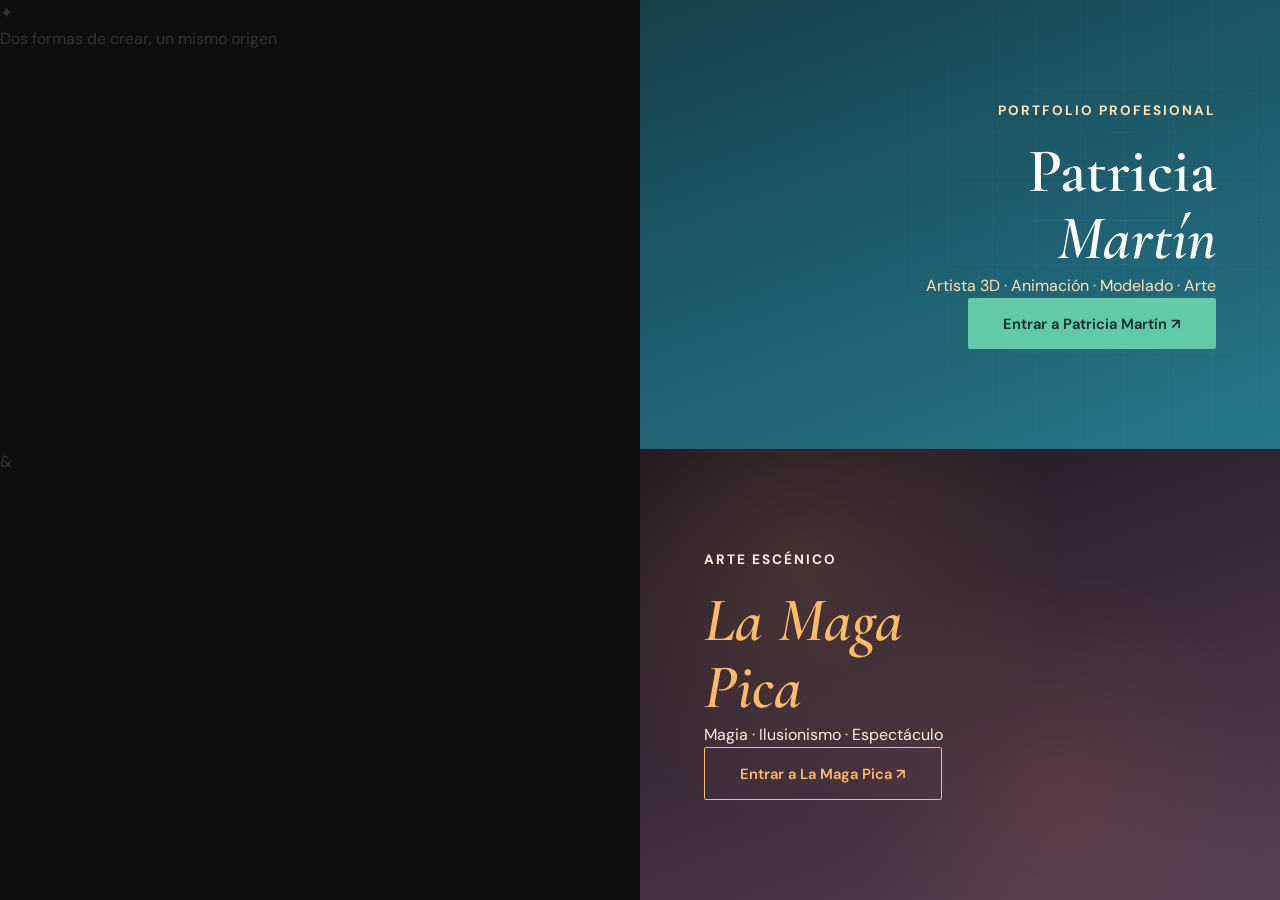
==== commit 5854020f: "Update index.html" ====
--- a/index.html
+++ b/index.html
@@ -26,8 +26,8 @@
   <meta property="og:title" content="Patricia Martín · Artista 3D & La Maga Pica">
   <meta property="og:description" content="Descubre el portfolio 3D de Patricia Martín y los espectáculos de magia de La Maga Pica.">
   <meta property="og:type" content="website">
-  <meta property="og:url" content="https://TU-USUARIO.github.io/TU-REPOSITORIO/">
-  <meta property="og:image" content="https://TU-USUARIO.github.io/TU-REPOSITORIO/assets/portada%20luminis.jpg">
+  <meta property="og:url" content="https://lamagapica.github.io/Pagina-Web/">
+  <meta property="og:image" content="https://lamagapica.github.io/Pagina-Web/assets/portada%20luminis.jpg">
 
   <link rel="icon" href="assets/favicon.svg" type="image/svg+xml">
   <link rel="preconnect" href="https://fonts.googleapis.com">
@@ -44,31 +44,41 @@
   <!-- PANTALLA PRINCIPAL DIVIDIDA EN DOS (SPLIT SCREEN) -->
   <main id="world-selector" class="world-selector">
 
-    <div class="world-seam" aria-hidden="true">
-      <span class="seam-mark">PM</span>
+    <!-- INTRODUCCIÓN CENTRAL SUPERIOR -->
+    <div class="world-intro">
+      <span class="world-intro-mark" aria-hidden="true">✦</span>
+      <p>Dos formas de crear, un mismo origen</p>
     </div>
 
     <!-- LADO IZQUIERDO: PATRICIA MARTÍN -->
     <section class="world world-patricia">
+      <div class="world-glow" aria-hidden="true"></div>
       <div class="world-copy">
-        <p class="world-kicker">Portfolio profesional</p>
-        <h1>Patricia Martín</h1>
-        <p class="world-role">Artista 3D — modelado, texturizado y animación</p>
+        <p class="eyebrow">PORTFOLIO PROFESIONAL</p>
+        <h1>Patricia<br><em>Martín</em></h1>
+        <p class="world-description">Artista 3D · Animación · Modelado · Arte</p>
         <button class="enter-button" data-enter="patricia">
-          Ver el portfolio
+          <span>Entrar a Patricia Martín</span>
+          <span class="arrow" aria-hidden="true">↗</span>
         </button>
       </div>
     </section>
 
+    <!-- DIVISOR CENTRAL DECORATIVO -->
+    <div class="world-divider" aria-hidden="true">
+      <span class="world-divider-node">&amp;</span>
+    </div>
+
     <!-- LADO DERECHO: LA MAGA PICA -->
     <section class="world world-pica">
+      <div class="world-glow" aria-hidden="true"></div>
       <div class="world-copy">
-        <img class="pica-logo-cover" src="assets/logo-pica.png" alt="La Maga Pica">
-        <p class="world-kicker">El otro lado del telón</p>
-        <h2>La Maga Pica</h2>
-        <p class="world-role">Magia, ilusionismo y espectáculo en vivo</p>
+        <p class="eyebrow">ARTE ESCÉNICO</p>
+        <h2>La Maga<br><em>Pica</em></h2>
+        <p class="world-description">Magia · Ilusionismo · Espectáculo</p>
         <button class="enter-button" data-enter="pica">
-          Descubrir la magia
+          <span>Entrar a La Maga Pica</span>
+          <span class="arrow" aria-hidden="true">↗</span>
         </button>
       </div>
     </section>
@@ -113,19 +123,19 @@
         <div class="hero-inner">
           <p class="eyebrow">3D & 2D ARTIST</p>
           <h1>Creo, modelo<br><em>y doy vida.</em></h1>
-          <p class="hero-text">Artista 3D especializada en modelado, texturizado, iluminación y animación.</p>
-        </div>
-      </section>
-
-      <section class="intro-section" id="about-patricia">
+          <p class="hero-text">Artista 3D especializada recreaciones 3d del patrimonio.</p>
+        </div>
+      </section>
+
+      <section class="intro-section reveal" id="about-patricia">
         <div class="section-label">01 / SOBRE MÍ</div>
         <div class="intro-content">
           <h2>Diseño mundos,<br><em>objeto a objeto.</em></h2>
-          <p>Soy Patricia Martín, artista 3D con formación superior en Animación 3D y experiencia en modelado de productos, entornos y props.</p>
-        </div>
-      </section>
-
-      <section class="services-section" id="services">
+          <p>Soy Patricia Martín, artista 3D con formación superior en Animación 3D, Realidad Aumentada, Virtual e Híbrida y especializada en recreaciones 3d  del patrimonio. Tengo experiencia en modelado de productos, entornos y props.</p>
+        </div>
+      </section>
+
+      <section class="services-section reveal" id="services">
         <div class="section-label">02 / SERVICIOS</div>
         <div class="service-grid">
           <article class="service-card">
@@ -144,7 +154,7 @@
       </section>
 
       <!-- PORTFOLIO SECCIÓN PRINCIPAL -->
-      <section class="portfolio-section" id="work-3d">
+      <section class="portfolio-section reveal" id="work-3d">
         <div class="section-label">03 / PORTFOLIO 3D</div>
         <h2>Trabajos de Diseño 3D</h2>
 
@@ -164,7 +174,7 @@
               <img src="assets/portada vareia.png" alt="Recreaciones 3D">
             </div>
             <h3>Recreaciones 3D</h3>
-            <p class="project-mini-desc">Reconstrucciones e integraciones históricas en 3D.</p>
+            <p class="project-mini-desc">Recreaciones hipotéticas e integraciones históricas en 3D.</p>
           </article>
 
           <article class="project-card project-open-btn" data-project="environment">
@@ -239,7 +249,7 @@
                   <img src="assets/portada silvano.jpg" alt="Silvano">
                 </div>
                 <h3>Silvano</h3>
-                <p class="project-mini-desc">Proyecto de escultura y diseño de personaje en 3D.</p>
+                <p class="project-mini-desc">Proyecto de escultura.</p>
               </article>
             </div>
           </div>
@@ -323,11 +333,9 @@
           <div id="detail-almazara" class="project-detail-content" style="display: none;">
             <div class="detail-header">
               <h2>Almazara</h2>
-              <p><strong>Trabajo de Fin de Grado (Calificación: 10/10)</strong></p>
               <p style="margin-top: 0.8rem; max-width: 800px; color: var(--pat-muted);">
-              Recreación 3D e integración histórica de la antigua almazara romana de Vareia.
-              Actualmente, este trabajo documental y divulgativo es utilizado por el Colegio de Varea
-              (situado sobre los propios restos arqueológicos) para dar a conocer la historia romana a sus alumnos y a otros centros educativos.
+              Tras una solida investigación he realizado una hipotética recreación 3D de la almazara romana de Vareia, situada bajo el actual colegio de Varea.
+              Actualmente este trabajo documental y divulgativo es utilizado por el Colegio de Varea para enseñar la historia a sus alumnos y otros centros.
               </p>
             </div>
             <div class="detail-media-grid">
@@ -346,7 +354,7 @@
           <div id="detail-silvano" class="project-detail-content" style="display: none;">
             <div class="detail-header">
               <h2>Silvano</h2>
-              <p>Galería detallada de renders y proceso de trabajo.</p>
+              <p>Recreación a mayor escala de la estatuilla de Silvano que se encontro en Vareia. Se encontro parte de la cabeza.</p>
             </div>
             <div class="detail-media-grid">
               <img src="assets/patricia-martin-silvano-render.webp" alt="Silvano Render 1">
@@ -361,7 +369,7 @@
           <div id="detail-fuenteencino" class="project-detail-content" style="display: none;">
             <div class="detail-header">
               <h2>La Fuente del Encino</h2>
-              <p>Galería de entornos completos y diseño de iluminación.</p>
+              <p>La Fuente del Encino se encuentra en Varea, a las afueras de Logroño. Debido a su ubicación y al dificil acceso a la misma, esta reconstrucción permite visitarla desde cualquier parte del mundo.</p>
             </div>
             <div class="detail-media-grid">
               <img src="assets/fuente encino1.png" alt="La Fuente del Encino 1">
@@ -385,10 +393,10 @@
               y sustituye imágenes y textos, manteniendo el mismo orden:
               1º comparador romana/actualidad, 2º visor 360º, 3º texto explicativo.
            ========================================================================== -->
-      <section class="vareia-section" id="discover-vareia">
+      <section class="vareia-section reveal" id="discover-vareia">
         <div class="section-label">04 / DESCUBRE VAREIA</div>
         <h2>Descubre Vareia</h2>
-        <p class="vareia-intro">Un recorrido interactivo por la antigua ciudad romana de Vareia: compara cómo era cada rincón en época romana y cómo es en la actualidad, y explóralo en 360º.</p>
+        <p class="vareia-intro">Un recorrido interactivo por la antigüa ciudad romana de Vareia. Compara cómo era cada rincón en época romana y cómo es en la actualidad, y explóralo en 360º.</p>
 
         <!-- VISTA DE REJILLA DE ZONAS -->
         <div id="vareia-grid-view" class="vareia-grid">
@@ -399,18 +407,28 @@
               <img src="assets/vareia-romana.jpg" alt="Almazara Romana de Vareia">
             </div>
             <h3>La Almazara Romana</h3>
-            <p class="vareia-mini-desc">Reconstrucción histórica de la almazara y su entorno.</p>
+            <p class="vareia-mini-desc">Reconstrucción hipotética de la almazara y su entorno.</p>
           </article>
 
           <!-- ZONA 2 (PLANTILLA DE EJEMPLO) -->
           <article class="vareia-card vareia-open-btn" data-vareia-zone="termas">
             <div class="vareia-card-image">
-              <img src="assets/termas-portada.jpg" alt="Termas de Vareia">
+              <img src="assets/termas portada.jpg" alt="Termas de Vareia">
             </div>
             <h3>Las Termas</h3>
             <p class="vareia-mini-desc">El complejo termal romano y su reconstrucción.</p>
           </article>
 
+            <!-- ZONA 3 (PLANTILLA DE EJEMPLO) -->
+          <article class="vareia-card vareia-open-btn" data-vareia-zone="campamento">
+            <div class="vareia-card-image">
+              <img src="assets/campamento portada.jpg" alt="Campamento de Vareia">
+            </div>
+            <h3>El campamento</h3>
+            <p class="vareia-mini-desc">El campamento romano y su reconstrucción.</p>
+          </article>
+
+
           <!-- AÑADE AQUÍ NUEVAS TARJETAS DE ZONA -->
 
         </div>
@@ -424,7 +442,8 @@
           <div id="vareia-zone-almazara" class="vareia-zone-detail" style="display: none;">
             <div class="detail-header">
               <h2>Calle Artesanos de Vareia</h2>
-              <p>Reconstrucción de la calle dedicada a la venta de productos en época romana.</p>
+              <p>La actual Calle Artesanos de Varea se llama asi debido a que en época romana aqui se encontraba la calle dedicada a la venta de productos (harina, textil, entre otros) 
+                 Reconstrucción de la calle dedicada a la venta de productos en época romana.</p>
             </div>
 
             <!-- 1. COMPARADOR ÉPOCA ROMANA / ACTUALIDAD -->
@@ -453,13 +472,13 @@
           <div id="vareia-zone-termas" class="vareia-zone-detail" style="display: none;">
             <div class="detail-header">
               <h2>Las Termas de Vareia</h2>
-              <p>El complejo termal romano, centro de higiene y vida social.</p>
+              <p>El complejo termal romano, era el centro de higiene y vida social.El patio interno era el lugar donde realizaban sus ejercicios. </p>
             </div>
 
             <!-- 1. COMPARADOR ÉPOCA ROMANA / ACTUALIDAD -->
             <div class="compare-slider">
-              <div class="compare-image compare-before" style="background-image: url('assets/termas-romana.jpg');"></div>
-              <div class="compare-image compare-after" style="background-image: url('assets/termas-actual.jpg');"></div>
+              <div class="compare-image compare-before" style="background-image: url('assets/termas romana.png');"></div>
+              <div class="compare-image compare-after" style="background-image: url('assets/termas actual.jpg');"></div>
               <span class="compare-label label-before">Época Romana</span>
               <span class="compare-label label-after">Actualidad</span>
               <div class="compare-handle"></div>
@@ -468,7 +487,7 @@
 
             <!-- 2. VISOR 360º -->
             <div class="viewer-360">
-              <div id="pano-termas" class="viewer-360-canvas" data-panorama="assets/termas-360.jpg"></div>
+              <div id="pano-termas" class="viewer-360-canvas" data-panorama="assets/360 termas.png"></div>
             </div>
 
             <!-- 3. TEXTO EXPLICATIVO -->
@@ -478,6 +497,35 @@
             </div>
           </div>
 
+          <!-- ZONA: CAMPAMENTO (PLANTILLA DE EJEMPLO, SUSTITUYE LAS IMÁGENES CUANDO LAS TENGAS) -->
+          <div id="vareia-zone-campamento" class="vareia-zone-detail" style="display: none;">
+            <div class="detail-header">
+              <h2>El campamento de Vareia</h2>
+              <p>El campamento Romano </p>
+            </div>
+
+            <!-- 1. COMPARADOR ÉPOCA ROMANA / ACTUALIDAD -->
+            <div class="compare-slider">
+              <div class="compare-image compare-before" style="background-image: url('assets/campamento romana.png');"></div>
+              <div class="compare-image compare-after" style="background-image: url('assets/campamento actual.jpg');"></div>
+              <span class="compare-label label-before">Época Romana</span>
+              <span class="compare-label label-after">Actualidad</span>
+              <div class="compare-handle"></div>
+              <input type="range" min="0" max="100" value="50" class="compare-range" aria-label="Deslizar para comparar época romana y actualidad">
+            </div>
+
+            <!-- 2. VISOR 360º -->
+            <div class="viewer-360">
+              <div id="pano-campamento" class="viewer-360-canvas" data-panorama="assets/360 campamento.png"></div>
+            </div>
+
+            <!-- 3. TEXTO EXPLICATIVO -->
+            <div class="vareia-zone-text">
+              <p>Las termas romanas eran mucho más que un lugar de aseo: eran un punto de encuentro social donde se socializaba, se hacían negocios y se disfrutaba del ocio.</p>
+              <p>La reconstrucción muestra la distribución de sus salas (frigidarium, tepidarium y caldarium) y el sistema de calefacción por hipocausto que las hacía funcionar.</p>
+            </div>
+          </div>
+
           <!-- AÑADE AQUÍ NUEVOS BLOQUES .vareia-zone-detail -->
 
         </div>
@@ -485,7 +533,7 @@
       </section>
 
       <!-- SECCIÓN SOFTWARE / HERRAMIENTAS -->
-      <section class="skills-section" id="skills">
+      <section class="skills-section reveal" id="skills">
         <div class="section-label">05 / SOFTWARE & HERRAMIENTAS</div>
         <h2>Especialidades Técnicas</h2>
 
@@ -625,7 +673,7 @@
       </section>
 
       <!-- SECCIÓN EXPERIENCIA Y EDUCACIÓN (TIMELINE) -->
-      <section class="experience-section" id="experience">
+      <section class="experience-section reveal" id="experience">
         <div class="section-label">06 / TRAYECTORIA Y FORMACIÓN</div>
         <h2>Experiencia & Educación</h2>
 
@@ -683,7 +731,7 @@
       </section>
 
       <!-- SECCIÓN PREMIOS Y RECONOCIMIENTOS -->
-      <section class="awards-section" id="awards">
+      <section class="awards-section reveal" id="awards">
         <div class="section-label">07 / LOGROS</div>
         <h2>Premios & Reconocimientos</h2>
 
@@ -720,7 +768,7 @@
         </div>
       </section>
 
-      <section class="contact-section" id="contact-patricia">
+      <section class="contact-section reveal" id="contact-patricia">
         <div class="section-label">08 / CONTACTO</div>
         <h2>Contacto Profesional</h2>
         <p>Email: <a href="mailto:patriciaanimacion3d@gmail.com">patriciaanimacion3d@gmail.com</a></p>
@@ -755,7 +803,7 @@
     <main class="pica-content">
 
       <!-- SECCIÓN 1: SOBRE MÍ CON SUBPESTAÑAS -->
-      <section id="pica-about" class="pica-section">
+      <section id="pica-about" class="pica-section reveal">
         <div class="section-label">01 / SOBRE MÍ</div>
 
         <div class="about-subtabs">
@@ -840,7 +888,7 @@
       </section>
 
       <!-- SECCIÓN 2: ESPECTÁCULOS -->
-      <section id="pica-shows" class="pica-section">
+      <section id="pica-shows" class="pica-section reveal">
         <div class="section-label">02 / ESPECTÁCULOS</div>
         <h2>Magia con historia, <em>magia con identidad.</em></h2>
 
@@ -897,7 +945,7 @@
       </section>
 
       <!-- SECCIÓN 3: CONTACTO -->
-      <section id="pica-contact" class="pica-section">
+      <section id="pica-contact" class="pica-section reveal">
         <div class="section-label">03 / CONTACTO</div>
         <h2>Contacto & Contratación</h2>
         <p>Para contrataciones, programación de espectáculos o información:</p>
--- a/style.css
+++ b/style.css
@@ -55,25 +55,107 @@
    3. PORTADA / PANTALLA DIVIDIDA (SPLIT SCREEN)
    ========================================================================== */
 .world-selector {
+  position: relative;
   display: grid;
   grid-template-columns: 1fr 1fr;
   width: 100vw;
   height: 100vh;
   overflow: hidden;
-}
-
-.world {
+  background: #0E0E10;
+}
+
+/* COSTURA CENTRAL: une visualmente las dos identidades en una sola marca */
+.world-seam {
+  position: absolute;
+  inset: 0 auto 0 50%;
+  width: 1px;
+  transform: translateX(-50%);
+  background: rgba(255, 255, 255, 0.14);
+  z-index: 5;
   display: flex;
   align-items: center;
   justify-content: center;
-  padding: 4rem 2rem;
-  text-align: center;
-  transition: transform 0.4s ease;
+  pointer-events: none;
+}
+
+.seam-mark {
+  pointer-events: auto;
+  width: 62px;
+  height: 62px;
+  border-radius: 50%;
+  display: flex;
+  align-items: center;
+  justify-content: center;
+  background: #0E0E10;
+  border: 1px solid rgba(255, 255, 255, 0.25);
+  color: #FBEEE6;
+  font-family: 'Cormorant Garamond', serif;
+  font-size: 1.2rem;
+  letter-spacing: 1px;
+  box-shadow: 0 0 0 6px #0E0E10, 0 10px 30px rgba(0, 0, 0, 0.45);
+  animation: seam-in 0.7s ease both;
+  animation-delay: 0.3s;
+}
+
+@keyframes seam-in {
+  from { opacity: 0; transform: scale(0.7); }
+  to { opacity: 1; transform: scale(1); }
+}
+
+.world {
+  position: relative;
+  display: flex;
+  align-items: center;
+  padding: 4rem 5vw;
+  overflow: hidden;
+  animation: world-in 0.7s ease both;
+}
+
+.world-patricia { justify-content: flex-end; }
+.world-pica { justify-content: flex-start; }
+
+.world-patricia { animation-delay: 0.05s; }
+.world-pica { animation-delay: 0.2s; }
+
+@keyframes world-in {
+  from { opacity: 0; transform: translateY(16px); }
+  to { opacity: 1; transform: translateY(0); }
+}
+
+/* Texturas de fondo propias de cada identidad */
+.world::before {
+  content: "";
+  position: absolute;
+  inset: 0;
+  opacity: 0.6;
+  transition: opacity 0.5s ease;
+  pointer-events: none;
+}
+
+.world:hover::before { opacity: 1; }
+
+.world-patricia::before {
+  background-image:
+    linear-gradient(rgba(255, 255, 255, 0.055) 1px, transparent 1px),
+    linear-gradient(90deg, rgba(255, 255, 255, 0.055) 1px, transparent 1px);
+  background-size: 44px 44px;
+  mask-image: radial-gradient(circle at 75% 50%, #000 0%, transparent 70%);
+}
+
+.world-pica::before {
+  background:
+    radial-gradient(circle at 25% 25%, rgba(252, 188, 102, 0.2), transparent 45%),
+    radial-gradient(circle at 65% 75%, rgba(249, 123, 79, 0.16), transparent 42%);
 }
 
 .world-copy {
-  max-width: 450px;
-}
+  position: relative;
+  z-index: 2;
+  max-width: 420px;
+}
+
+.world-patricia .world-copy { text-align: right; }
+.world-pica .world-copy { text-align: left; }
 
 .eyebrow {
   font-size: 0.85rem;
@@ -83,62 +165,73 @@
   margin-bottom: 1rem;
 }
 
-.world-description {
-  margin: 1.5rem 0 2rem;
-  font-size: 1.1rem;
-  opacity: 0.9;
+.world-kicker {
+  font-family: 'DM Sans', sans-serif;
+  font-size: 0.85rem;
+  font-weight: 500;
+  margin-bottom: 1rem;
+  opacity: 0.85;
+}
+
+.world-patricia .world-kicker { color: var(--pat-teal); }
+.world-pica .world-kicker { color: var(--pica-orange); }
+
+.world-role {
+  margin: 1.1rem 0 2.2rem;
+  font-size: 1.05rem;
+  line-height: 1.55;
 }
 
 .world-patricia {
-  background: linear-gradient(135deg, var(--pat-dark) 0%, #1a5767 100%);
+  background: linear-gradient(160deg, #16414B 0%, var(--pat-dark) 100%);
   color: var(--pat-light);
 }
-
-.world-patricia .eyebrow { color: var(--pat-teal); }
 
 .world-patricia h1 {
   font-family: 'Cormorant Garamond', serif;
-  font-size: 3.8rem;
-  line-height: 1.1;
+  font-weight: 600;
+  font-size: 3.9rem;
+  line-height: 1.08;
   color: #FFFFFF;
 }
 
-.world-patricia h1 em {
-  font-style: italic;
-  color: var(--pat-accent);
-}
+.world-patricia .world-role { color: var(--pat-light); opacity: 0.85; }
 
 .world-patricia .enter-button {
+  background-color: var(--pat-teal);
+  color: #0E2A2F;
+}
+
+.world-patricia .enter-button:hover {
   background-color: var(--pat-accent);
-  color: var(--pat-text);
-}
-
-.world-patricia .enter-button:hover {
-  background-color: var(--pat-teal);
   transform: translateY(-3px);
 }
 
 .world-pica {
-  background: linear-gradient(135deg, var(--pica-dark) 0%, var(--pica-bg) 100%);
+  background: linear-gradient(160deg, var(--pica-bg) 0%, var(--pica-dark) 100%);
   color: var(--pica-text);
 }
 
-.world-pica .eyebrow { color: var(--pica-orange); }
-
 .pica-logo-cover {
-  max-width: 100px;
-  margin-bottom: 1rem;
+  max-width: 78px;
+  margin-bottom: 1.2rem;
 }
 
 .world-pica h2 {
   font-family: 'Cormorant Garamond', serif;
-  font-size: 3.8rem;
+  font-style: italic;
+  font-weight: 600;
+  font-size: 3.9rem;
+  line-height: 1.08;
   color: var(--pica-warm);
 }
 
+.world-pica .world-role { color: var(--pica-muted); }
+
 .world-pica .enter-button {
-  background-color: var(--pica-orange);
-  color: #FFFFFF;
+  background-color: transparent;
+  border: 1px solid var(--pica-warm);
+  color: var(--pica-warm);
 }
 
 .world-pica .enter-button:hover {
@@ -149,13 +242,13 @@
 
 .enter-button {
   display: inline-block;
-  padding: 1rem 2rem;
+  padding: 0.95rem 2.2rem;
   border: none;
-  border-radius: 50px;
-  font-weight: 700;
-  font-size: 0.95rem;
+  border-radius: 2px;
+  font-family: 'DM Sans', sans-serif;
+  font-weight: 600;
+  font-size: 0.92rem;
   cursor: pointer;
-  box-shadow: 0 10px 25px rgba(0,0,0,0.15);
   transition: all 0.3s ease;
 }
 
@@ -1214,6 +1307,27 @@
     grid-template-rows: 1fr 1fr;
   }
 
+  .world-seam {
+    inset: 50% 0 auto 0;
+    width: 100%;
+    height: 1px;
+    transform: translateY(-50%);
+  }
+
+  .world-patricia, .world-pica {
+    justify-content: center;
+    padding: 3rem 2rem;
+  }
+
+  .world-patricia .world-copy, .world-pica .world-copy {
+    text-align: center;
+  }
+
+  .pica-logo-cover {
+    margin-left: auto;
+    margin-right: auto;
+  }
+
   .site-header, .site-footer {
     padding: 1.2rem 1.5rem;
     flex-direction: column;
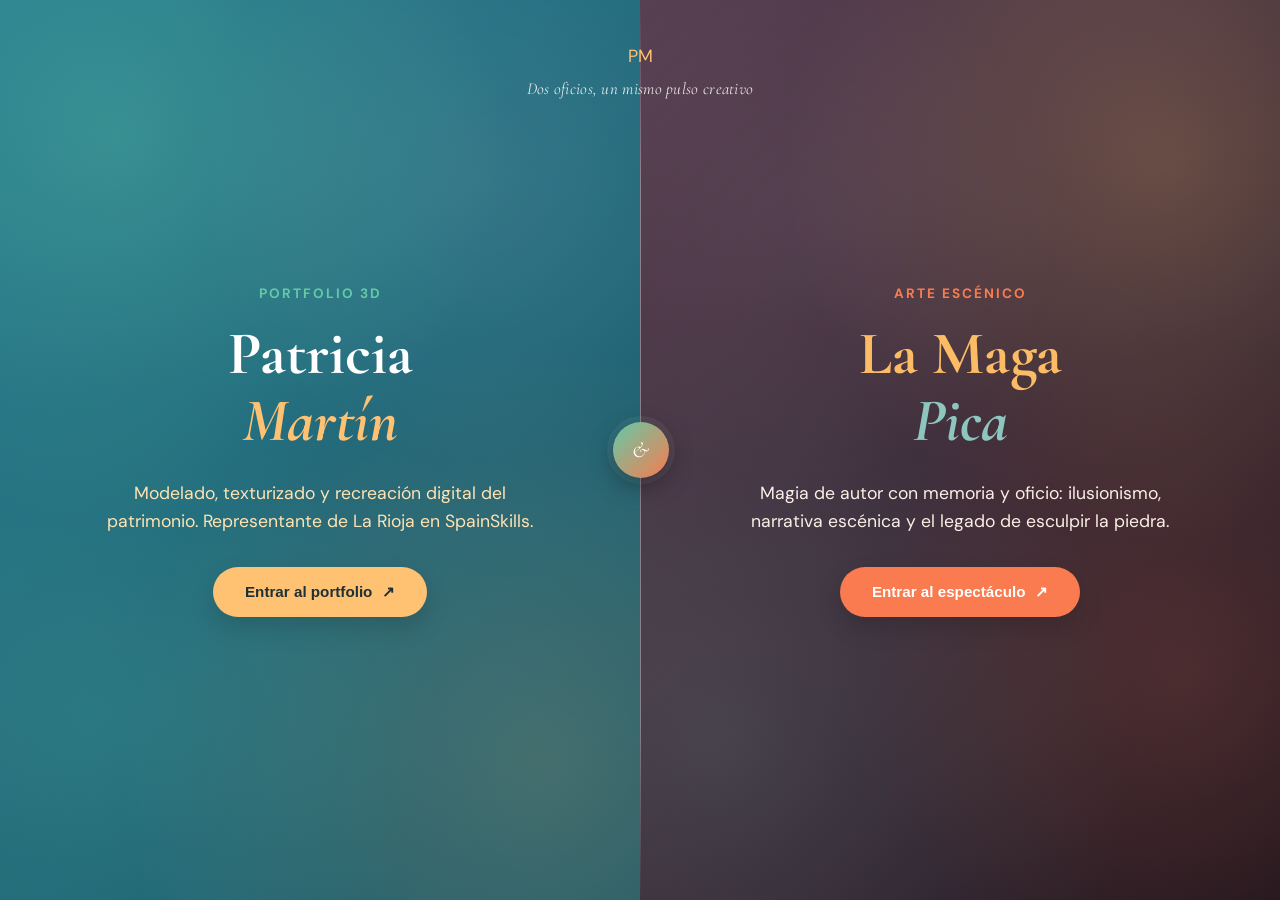
==== commit 4b0aa53a: "Update index.html" ====
--- a/index.html
+++ b/index.html
@@ -44,40 +44,42 @@
   <!-- PANTALLA PRINCIPAL DIVIDIDA EN DOS (SPLIT SCREEN) -->
   <main id="world-selector" class="world-selector">
 
-    <!-- INTRODUCCIÓN CENTRAL SUPERIOR -->
+    <!-- MARCA CENTRAL SUPERIOR -->
     <div class="world-intro">
-      <span class="world-intro-mark" aria-hidden="true">✦</span>
-      <p>Dos formas de crear, un mismo origen</p>
+      <span class="world-intro-mark" aria-hidden="true">PM</span>
+      <p>Dos oficios, un mismo pulso creativo</p>
     </div>
 
     <!-- LADO IZQUIERDO: PATRICIA MARTÍN -->
     <section class="world world-patricia">
+      <div class="world-photo" aria-hidden="true"></div>
       <div class="world-glow" aria-hidden="true"></div>
       <div class="world-copy">
-        <p class="eyebrow">PORTFOLIO PROFESIONAL</p>
+        <p class="eyebrow">PORTFOLIO 3D</p>
         <h1>Patricia<br><em>Martín</em></h1>
-        <p class="world-description">Artista 3D · Animación · Modelado · Arte</p>
+        <p class="world-description">Modelado, texturizado y recreación digital del patrimonio. Representante de La Rioja en SpainSkills.</p>
         <button class="enter-button" data-enter="patricia">
-          <span>Entrar a Patricia Martín</span>
+          <span>Entrar al portfolio</span>
           <span class="arrow" aria-hidden="true">↗</span>
         </button>
       </div>
     </section>
 
-    <!-- DIVISOR CENTRAL DECORATIVO -->
+    <!-- GRIETA CENTRAL -->
     <div class="world-divider" aria-hidden="true">
       <span class="world-divider-node">&amp;</span>
     </div>
 
     <!-- LADO DERECHO: LA MAGA PICA -->
     <section class="world world-pica">
+      <div class="world-photo" aria-hidden="true"></div>
       <div class="world-glow" aria-hidden="true"></div>
       <div class="world-copy">
         <p class="eyebrow">ARTE ESCÉNICO</p>
         <h2>La Maga<br><em>Pica</em></h2>
-        <p class="world-description">Magia · Ilusionismo · Espectáculo</p>
+        <p class="world-description">Magia de autor con memoria y oficio: ilusionismo, narrativa escénica y el legado de esculpir la piedra.</p>
         <button class="enter-button" data-enter="pica">
-          <span>Entrar a La Maga Pica</span>
+          <span>Entrar al espectáculo</span>
           <span class="arrow" aria-hidden="true">↗</span>
         </button>
       </div>
@@ -120,10 +122,15 @@
 
     <div class="site-main">
       <section class="hero-patricia" id="top">
+        <div class="hero-photo" aria-hidden="true"></div>
         <div class="hero-inner">
           <p class="eyebrow">3D & 2D ARTIST</p>
           <h1>Creo, modelo<br><em>y doy vida.</em></h1>
-          <p class="hero-text">Artista 3D especializada recreaciones 3d del patrimonio.</p>
+          <p class="hero-text">Artista 3D especializada en recreación digital del patrimonio, modelado de producto y entornos.</p>
+          <div class="hero-badge">
+            <span class="hero-badge-icon">🏆</span>
+            <span>Representante de La Rioja en SpainSkills 2026</span>
+          </div>
         </div>
       </section>
 
--- a/style.css
+++ b/style.css
@@ -61,101 +61,114 @@
   width: 100vw;
   height: 100vh;
   overflow: hidden;
-  background: #0E0E10;
-}
-
-/* COSTURA CENTRAL: une visualmente las dos identidades en una sola marca */
-.world-seam {
-  position: absolute;
-  inset: 0 auto 0 50%;
+}
+
+/* INTRODUCCIÓN CENTRAL SUPERIOR */
+.world-intro {
+  position: absolute;
+  top: 2.6rem;
+  left: 50%;
+  transform: translateX(-50%);
+  z-index: 20;
+  display: flex;
+  flex-direction: column;
+  align-items: center;
+  gap: 0.4rem;
+  text-align: center;
+  color: rgba(255, 255, 255, 0.85);
+  animation: worldFadeIn 1s ease both;
+}
+
+.world-intro-mark {
+  font-size: 1.1rem;
+  color: var(--pat-accent);
+  animation: worldSpin 6s linear infinite;
+  display: inline-block;
+}
+
+.world-intro p {
+  font-family: 'Cormorant Garamond', serif;
+  font-style: italic;
+  font-size: 1.05rem;
+  letter-spacing: 0.3px;
+}
+
+/* DIVISOR CENTRAL DECORATIVO */
+.world-divider {
+  position: absolute;
+  top: 0;
+  left: 50%;
+  height: 100%;
   width: 1px;
-  transform: translateX(-50%);
-  background: rgba(255, 255, 255, 0.14);
-  z-index: 5;
+  z-index: 15;
+  background: linear-gradient(to bottom, transparent, rgba(255,255,255,0.35) 20%, rgba(255,255,255,0.35) 80%, transparent);
   display: flex;
   align-items: center;
   justify-content: center;
   pointer-events: none;
 }
 
-.seam-mark {
-  pointer-events: auto;
-  width: 62px;
-  height: 62px;
+.world-divider-node {
+  position: absolute;
+  width: 56px;
+  height: 56px;
   border-radius: 50%;
   display: flex;
   align-items: center;
   justify-content: center;
-  background: #0E0E10;
-  border: 1px solid rgba(255, 255, 255, 0.25);
-  color: #FBEEE6;
   font-family: 'Cormorant Garamond', serif;
-  font-size: 1.2rem;
-  letter-spacing: 1px;
-  box-shadow: 0 0 0 6px #0E0E10, 0 10px 30px rgba(0, 0, 0, 0.45);
-  animation: seam-in 0.7s ease both;
-  animation-delay: 0.3s;
-}
-
-@keyframes seam-in {
-  from { opacity: 0; transform: scale(0.7); }
-  to { opacity: 1; transform: scale(1); }
+  font-style: italic;
+  font-size: 1.4rem;
+  color: #FFFFFF;
+  background: linear-gradient(135deg, var(--pat-teal), var(--pica-orange));
+  box-shadow: 0 8px 25px rgba(0,0,0,0.35), 0 0 0 6px rgba(255,255,255,0.06);
+  animation: worldFadeIn 1.1s ease both;
 }
 
 .world {
   position: relative;
   display: flex;
   align-items: center;
-  padding: 4rem 5vw;
+  justify-content: center;
+  padding: 4rem 2rem;
+  text-align: center;
   overflow: hidden;
-  animation: world-in 0.7s ease both;
-}
-
-.world-patricia { justify-content: flex-end; }
-.world-pica { justify-content: flex-start; }
-
-.world-patricia { animation-delay: 0.05s; }
-.world-pica { animation-delay: 0.2s; }
-
-@keyframes world-in {
-  from { opacity: 0; transform: translateY(16px); }
-  to { opacity: 1; transform: translateY(0); }
-}
-
-/* Texturas de fondo propias de cada identidad */
-.world::before {
-  content: "";
+  transition: filter 0.5s ease;
+}
+
+/* RESPLANDOR DECORATIVO DE FONDO (SIN NECESITAR IMÁGENES) */
+.world-glow {
   position: absolute;
   inset: 0;
-  opacity: 0.6;
-  transition: opacity 0.5s ease;
+  z-index: 0;
   pointer-events: none;
-}
-
-.world:hover::before { opacity: 1; }
-
-.world-patricia::before {
-  background-image:
-    linear-gradient(rgba(255, 255, 255, 0.055) 1px, transparent 1px),
-    linear-gradient(90deg, rgba(255, 255, 255, 0.055) 1px, transparent 1px);
-  background-size: 44px 44px;
-  mask-image: radial-gradient(circle at 75% 50%, #000 0%, transparent 70%);
-}
-
-.world-pica::before {
-  background:
-    radial-gradient(circle at 25% 25%, rgba(252, 188, 102, 0.2), transparent 45%),
-    radial-gradient(circle at 65% 75%, rgba(249, 123, 79, 0.16), transparent 42%);
-}
+  opacity: 0.9;
+  transition: opacity 0.5s ease, transform 0.7s ease;
+}
+
+.world:hover .world-glow {
+  transform: scale(1.08);
+  opacity: 1;
+}
+
+/* Al pasar el ratón por un lado, el otro se atenúa ligeramente (navegadores compatibles con :has) */
+.world-selector:has(.world-patricia:hover) .world-pica { filter: brightness(0.72) saturate(0.9); }
+.world-selector:has(.world-pica:hover) .world-patricia { filter: brightness(0.72) saturate(0.9); }
 
 .world-copy {
   position: relative;
   z-index: 2;
-  max-width: 420px;
-}
-
-.world-patricia .world-copy { text-align: right; }
-.world-pica .world-copy { text-align: left; }
+  max-width: 450px;
+}
+
+.world-copy > * {
+  animation: worldFadeUp 0.9s ease both;
+}
+
+.world-copy .eyebrow { animation-delay: 0.05s; }
+.world-copy h1, .world-copy h2 { animation-delay: 0.15s; }
+.world-copy .world-description { animation-delay: 0.28s; }
+.world-copy .enter-button { animation-delay: 0.4s; }
 
 .eyebrow {
   font-size: 0.85rem;
@@ -165,91 +178,161 @@
   margin-bottom: 1rem;
 }
 
-.world-kicker {
-  font-family: 'DM Sans', sans-serif;
-  font-size: 0.85rem;
-  font-weight: 500;
-  margin-bottom: 1rem;
-  opacity: 0.85;
-}
-
-.world-patricia .world-kicker { color: var(--pat-teal); }
-.world-pica .world-kicker { color: var(--pica-orange); }
-
-.world-role {
-  margin: 1.1rem 0 2.2rem;
-  font-size: 1.05rem;
-  line-height: 1.55;
+.world-description {
+  margin: 1.5rem 0 2rem;
+  font-size: 1.1rem;
+  opacity: 0.9;
 }
 
 .world-patricia {
-  background: linear-gradient(160deg, #16414B 0%, var(--pat-dark) 100%);
+  background:
+    radial-gradient(circle at 18% 15%, rgba(99, 202, 167, 0.32), transparent 42%),
+    radial-gradient(circle at 85% 85%, rgba(255, 193, 114, 0.18), transparent 45%),
+    linear-gradient(135deg, var(--pat-dark) 0%, #1a5767 100%);
   color: var(--pat-light);
 }
+
+.world-patricia .world-glow {
+  background:
+    radial-gradient(circle at 75% 20%, rgba(255,255,255,0.10), transparent 35%),
+    radial-gradient(circle at 15% 80%, rgba(99, 202, 167, 0.20), transparent 40%);
+}
+
+.world-patricia .eyebrow { color: var(--pat-teal); }
 
 .world-patricia h1 {
   font-family: 'Cormorant Garamond', serif;
-  font-weight: 600;
-  font-size: 3.9rem;
-  line-height: 1.08;
+  font-size: 3.8rem;
+  line-height: 1.1;
   color: #FFFFFF;
 }
 
-.world-patricia .world-role { color: var(--pat-light); opacity: 0.85; }
+.world-patricia h1 em {
+  font-style: italic;
+  color: var(--pat-accent);
+}
 
 .world-patricia .enter-button {
+  background-color: var(--pat-accent);
+  color: var(--pat-text);
+}
+
+.world-patricia .enter-button:hover {
   background-color: var(--pat-teal);
-  color: #0E2A2F;
-}
-
-.world-patricia .enter-button:hover {
-  background-color: var(--pat-accent);
   transform: translateY(-3px);
+  box-shadow: 0 14px 30px rgba(38, 121, 142, 0.35);
 }
 
 .world-pica {
-  background: linear-gradient(160deg, var(--pica-bg) 0%, var(--pica-dark) 100%);
+  background:
+    radial-gradient(circle at 82% 18%, rgba(252, 188, 102, 0.22), transparent 42%),
+    radial-gradient(circle at 12% 82%, rgba(141, 198, 191, 0.16), transparent 45%),
+    linear-gradient(135deg, var(--pica-dark) 0%, var(--pica-bg) 100%);
   color: var(--pica-text);
 }
 
+.world-pica .world-glow {
+  background:
+    radial-gradient(circle at 25% 25%, rgba(255,255,255,0.06), transparent 35%),
+    radial-gradient(circle at 85% 75%, rgba(249, 123, 79, 0.18), transparent 40%);
+}
+
+.world-pica .eyebrow { color: var(--pica-orange); }
+
 .pica-logo-cover {
-  max-width: 78px;
-  margin-bottom: 1.2rem;
+  max-width: 100px;
+  margin-bottom: 1rem;
 }
 
 .world-pica h2 {
   font-family: 'Cormorant Garamond', serif;
+  font-size: 3.8rem;
+  line-height: 1.1;
+  color: var(--pica-warm);
+}
+
+.world-pica h2 em {
   font-style: italic;
-  font-weight: 600;
-  font-size: 3.9rem;
-  line-height: 1.08;
-  color: var(--pica-warm);
-}
-
-.world-pica .world-role { color: var(--pica-muted); }
+  color: var(--pica-teal);
+}
 
 .world-pica .enter-button {
-  background-color: transparent;
-  border: 1px solid var(--pica-warm);
-  color: var(--pica-warm);
+  background-color: var(--pica-orange);
+  color: #FFFFFF;
 }
 
 .world-pica .enter-button:hover {
   background-color: var(--pica-warm);
   color: var(--pica-dark);
   transform: translateY(-3px);
+  box-shadow: 0 14px 30px rgba(249, 123, 79, 0.35);
 }
 
 .enter-button {
+  display: inline-flex;
+  align-items: center;
+  gap: 0.6rem;
+  padding: 1rem 2rem;
+  border: none;
+  border-radius: 50px;
+  font-weight: 700;
+  font-size: 0.95rem;
+  cursor: pointer;
+  box-shadow: 0 10px 25px rgba(0,0,0,0.15);
+  transition: all 0.3s ease;
+}
+
+.enter-button .arrow {
   display: inline-block;
-  padding: 0.95rem 2.2rem;
-  border: none;
-  border-radius: 2px;
-  font-family: 'DM Sans', sans-serif;
-  font-weight: 600;
-  font-size: 0.92rem;
-  cursor: pointer;
-  transition: all 0.3s ease;
+  transition: transform 0.3s ease;
+}
+
+.enter-button:hover .arrow {
+  transform: translate(3px, -3px);
+}
+
+@keyframes worldFadeUp {
+  from { opacity: 0; transform: translateY(16px); }
+  to { opacity: 1; transform: translateY(0); }
+}
+
+@keyframes worldFadeIn {
+  from { opacity: 0; }
+  to { opacity: 1; }
+}
+
+@keyframes worldSpin {
+  from { transform: rotate(0deg); }
+  to { transform: rotate(360deg); }
+}
+
+/* ==========================================================================
+   3b. ANIMACIONES DE ENTRADA AL HACER SCROLL (REVEAL)
+   ========================================================================== */
+.reveal {
+  opacity: 0;
+  transform: translateY(28px);
+  transition: opacity 0.7s ease, transform 0.7s ease;
+}
+
+.reveal.in-view {
+  opacity: 1;
+  transform: translateY(0);
+}
+
+@media (prefers-reduced-motion: reduce) {
+  .reveal {
+    opacity: 1;
+    transform: none;
+    transition: none;
+  }
+  .world-copy > *,
+  .world-intro,
+  .world-divider-node,
+  .world-intro-mark {
+    animation: none;
+    opacity: 1;
+  }
 }
 
 /* ==========================================================================
@@ -397,12 +480,18 @@
 }
 
 .hero-patricia {
-  background: linear-gradient(135deg, var(--pat-dark), #1d5f70);
+  position: relative;
+  overflow: hidden;
+  background:
+    radial-gradient(circle at 15% 20%, rgba(99, 202, 167, 0.35), transparent 40%),
+    radial-gradient(circle at 85% 80%, rgba(255, 193, 114, 0.22), transparent 45%),
+    linear-gradient(135deg, var(--pat-dark), #1d5f70);
   color: #FFFFFF;
   padding: 6rem 2rem;
   text-align: center;
-  border-radius: 20px;
+  border-radius: 24px;
   margin-bottom: 4rem;
+  box-shadow: 0 20px 45px rgba(38, 121, 142, 0.25);
 }
 
 .hero-patricia h1 {
@@ -428,10 +517,23 @@
 }
 
 .site-patricia h2 {
+  position: relative;
   font-family: 'Cormorant Garamond', serif;
   font-size: 2.8rem;
   color: var(--pat-dark);
   margin-bottom: 1.5rem;
+  padding-bottom: 0.9rem;
+}
+
+.site-patricia h2::after {
+  content: "";
+  position: absolute;
+  left: 0;
+  bottom: 0;
+  width: 64px;
+  height: 4px;
+  border-radius: 4px;
+  background: linear-gradient(90deg, var(--pat-teal), var(--pat-accent));
 }
 
 .site-patricia .section-label {
@@ -462,8 +564,27 @@
 
 /* PORTFOLIO TARJETAS INTERACTIVAS */
 .project-card.project-open-btn {
+  position: relative;
   cursor: pointer;
+  overflow: hidden;
   transition: transform 0.3s ease, box-shadow 0.3s ease;
+}
+
+.project-card.project-open-btn::before {
+  content: "";
+  position: absolute;
+  top: 0;
+  left: 0;
+  right: 0;
+  height: 4px;
+  background: linear-gradient(90deg, var(--pat-teal), var(--pat-accent));
+  transform: scaleX(0);
+  transform-origin: left;
+  transition: transform 0.35s ease;
+}
+
+.project-card.project-open-btn:hover::before {
+  transform: scaleX(1);
 }
 
 .project-card.project-open-btn:hover {
@@ -842,11 +963,24 @@
 }
 
 .pica-section h2 {
+  position: relative;
   font-family: 'Cormorant Garamond', serif;
   font-size: 3.2rem;
   color: var(--pica-warm);
   line-height: 1.2;
   margin-bottom: 1.5rem;
+  padding-bottom: 0.9rem;
+}
+
+.pica-section h2::after {
+  content: "";
+  position: absolute;
+  left: 0;
+  bottom: 0;
+  width: 64px;
+  height: 4px;
+  border-radius: 4px;
+  background: linear-gradient(90deg, var(--pica-orange), var(--pica-warm));
 }
 
 .pica-section h2 em {
@@ -1090,6 +1224,8 @@
 }
 
 .vareia-card {
+  position: relative;
+  overflow: hidden;
   background-color: var(--pat-card-bg);
   padding: 2rem;
   border-radius: 16px;
@@ -1097,6 +1233,23 @@
   border: 1px solid rgba(99, 202, 167, 0.2);
   cursor: pointer;
   transition: transform 0.3s ease, box-shadow 0.3s ease;
+}
+
+.vareia-card::before {
+  content: "";
+  position: absolute;
+  top: 0;
+  left: 0;
+  right: 0;
+  height: 4px;
+  background: linear-gradient(90deg, var(--pat-accent), var(--pat-teal));
+  transform: scaleX(0);
+  transform-origin: left;
+  transition: transform 0.35s ease;
+}
+
+.vareia-card:hover::before {
+  transform: scaleX(1);
 }
 
 .vareia-card:hover {
@@ -1307,25 +1460,30 @@
     grid-template-rows: 1fr 1fr;
   }
 
-  .world-seam {
-    inset: 50% 0 auto 0;
+  .world-intro {
+    top: 1.2rem;
+  }
+
+  .world-intro p {
+    font-size: 0.85rem;
+  }
+
+  .world-divider {
+    top: 50%;
+    left: 0;
     width: 100%;
     height: 1px;
-    transform: translateY(-50%);
+    background: linear-gradient(to right, transparent, rgba(255,255,255,0.35) 20%, rgba(255,255,255,0.35) 80%, transparent);
   }
 
-  .world-patricia, .world-pica {
-    justify-content: center;
-    padding: 3rem 2rem;
+  .world-divider-node {
+    width: 44px;
+    height: 44px;
+    font-size: 1.1rem;
   }
 
-  .world-patricia .world-copy, .world-pica .world-copy {
-    text-align: center;
-  }
-
-  .pica-logo-cover {
-    margin-left: auto;
-    margin-right: auto;
+  .world {
+    padding-top: 5rem;
   }
 
   .site-header, .site-footer {
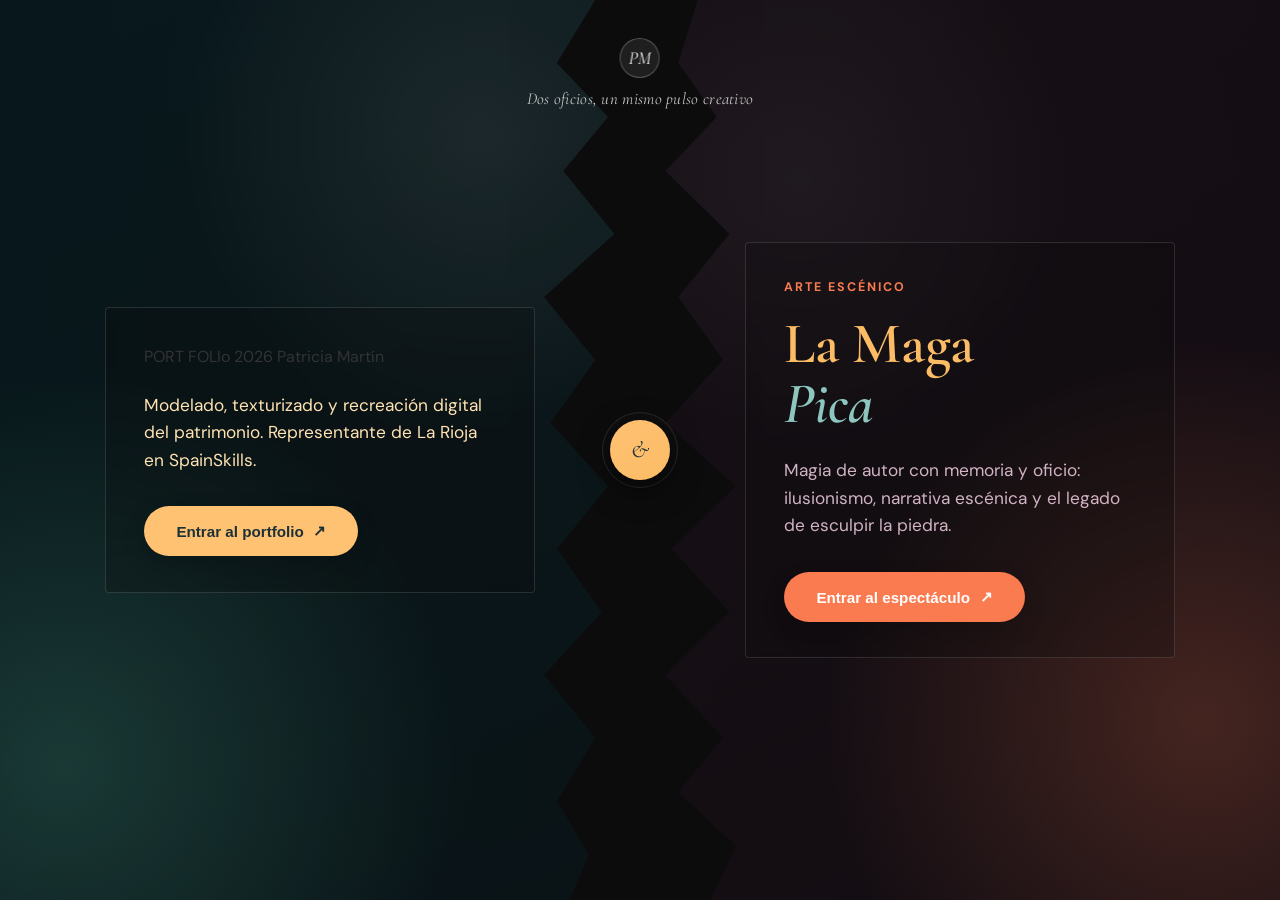
==== commit a8873a23: "Update index.html" ====
--- a/index.html
+++ b/index.html
@@ -32,7 +32,7 @@
   <link rel="icon" href="assets/favicon.svg" type="image/svg+xml">
   <link rel="preconnect" href="https://fonts.googleapis.com">
   <link rel="preconnect" href="https://fonts.gstatic.com" crossorigin>
-  <link href="https://fonts.googleapis.com/css2?family=Cormorant+Garamond:ital,wght@0,400;0,600;1,400&family=DM+Sans:wght@400;500;700&display=swap" rel="stylesheet">
+  <link href="https://fonts.googleapis.com/css2?family=Anton&family=Cormorant+Garamond:ital,wght@0,400;0,600;1,400&family=DM+Sans:wght@400;500;700;900&display=swap" rel="stylesheet">
   <link rel="stylesheet" href="style.css">
 
   <!-- PANNELLUM: LIBRERÍA PARA VISOR 360º EQUIRECTANGULAR -->
@@ -54,9 +54,19 @@
     <section class="world world-patricia">
       <div class="world-photo" aria-hidden="true"></div>
       <div class="world-glow" aria-hidden="true"></div>
-      <div class="world-copy">
-        <p class="eyebrow">PORTFOLIO 3D</p>
-        <h1>Patricia<br><em>Martín</em></h1>
+      <div class="world-copy world-copy-cover">
+        <div class="cover-wordmark" aria-label="Portfolio 2026, Patricia Martín">
+          <span class="cover-row cover-row-1">
+            <span class="cv-letter cv-black" style="--d:0">P</span><span class="cv-letter cv-black" style="--d:1">O</span><span class="cv-letter cv-yellow" style="--d:2">R</span><span class="cv-letter cv-black" style="--d:3">T</span>
+          </span>
+          <span class="cover-row cover-row-2">
+            <span class="cv-letter cv-yellow" style="--d:4">F</span><span class="cv-letter cv-black" style="--d:5">O</span><span class="cv-letter cv-black" style="--d:6">L</span><span class="cv-letter cv-black" style="--d:7">I</span><span class="cv-letter cv-black" style="--d:8">o</span>
+          </span>
+          <span class="cover-meta">
+            <span class="cover-year">2026</span>
+            <span class="cover-name">Patricia Martín</span>
+          </span>
+        </div>
         <p class="world-description">Modelado, texturizado y recreación digital del patrimonio. Representante de La Rioja en SpainSkills.</p>
         <button class="enter-button" data-enter="patricia">
           <span>Entrar al portfolio</span>
@@ -105,9 +115,8 @@
         <div class="nav-dropdown">
           <a href="#work-3d" class="dropdown-trigger">Portfolio 3D ▾</a>
           <div class="dropdown-menu">
-            <a href="#" class="project-direct-link" data-project="productos">Productos</a>
-            <a href="#" class="project-direct-link" data-project="recreaciones3d">Recreaciones 3D</a>
-            <a href="#" class="project-direct-link" data-project="environment">Environment</a>
+            <a href="#" class="project-direct-link" data-project="branding">Branding</a>
+            <a href="#" class="project-direct-link" data-project="visualizacion">Visualización · Patrimonio</a>
           </div>
         </div>
 
@@ -162,34 +171,28 @@
 
       <!-- PORTFOLIO SECCIÓN PRINCIPAL -->
       <section class="portfolio-section reveal" id="work-3d">
-        <div class="section-label">03 / PORTFOLIO 3D</div>
+        <div class="section-label">03 / PORTAFOLIO</div>
         <h2>Trabajos de Diseño 3D</h2>
 
-        <!-- VISTA DE REJILLA PRINCIPAL -->
-        <div id="projects-grid-view" class="project-grid">
-
-          <article class="project-card project-open-btn" data-project="productos">
+        <!-- VISTA DE REJILLA PRINCIPAL: DOS GRANDES CATEGORÍAS -->
+        <div id="projects-grid-view" class="project-grid project-grid-categories">
+
+          <article class="project-card project-open-btn category-card category-branding" data-project="branding">
             <div class="project-image-button">
-              <img src="assets/Portada bolo.png" alt="Productos">
-            </div>
-            <h3>Productos</h3>
-            <p class="project-mini-desc">Diseño de producto 3D, animación y renderizado comercial.</p>
+              <img src="assets/portada luminis.jpg" alt="Branding">
+            </div>
+            <span class="category-tag">Branding</span>
+            <h3>Branding</h3>
+            <p class="project-mini-desc">Identidad de marca, packaging y 3D Art Direction: Luminis, Bolo y EDGE.</p>
           </article>
 
-          <article class="project-card project-open-btn" data-project="recreaciones3d">
+          <article class="project-card project-open-btn category-card category-visualizacion" data-project="visualizacion">
             <div class="project-image-button">
-              <img src="assets/portada vareia.png" alt="Recreaciones 3D">
-            </div>
-            <h3>Recreaciones 3D</h3>
-            <p class="project-mini-desc">Recreaciones hipotéticas e integraciones históricas en 3D.</p>
-          </article>
-
-          <article class="project-card project-open-btn" data-project="environment">
-            <div class="project-image-button">
-              <img src="assets/fuente del encino.png" alt="Environment">
-            </div>
-            <h3>Environment</h3>
-            <p class="project-mini-desc">Diseño de escenarios, composición e iluminación ambiental.</p>
+              <img src="assets/portada vareia.png" alt="Visualización · Patrimonio · Storytelling">
+            </div>
+            <span class="category-tag">Patrimonio</span>
+            <h3>Visualización · Patrimonio · Storytelling</h3>
+            <p class="project-mini-desc">Recreación histórica, arquitectura e interiorismo y divulgación en 3D.</p>
           </article>
 
         </div>
@@ -203,36 +206,45 @@
                NIVEL 1: CATEGORÍAS
                ============================================================ -->
 
-          <!-- CATEGORÍA: PRODUCTOS -->
-          <div id="detail-productos" class="project-detail-content" style="display: none;">
-            <div class="detail-header">
-              <h2>Productos</h2>
-              <p>Colección de proyectos de modelado y presentación de producto.</p>
+          <!-- CATEGORÍA: BRANDING -->
+          <div id="detail-branding" class="project-detail-content" style="display: none;">
+            <div class="detail-header poster-header">
+              <h2>Branding</h2>
+              <p>Identidad de marca, packaging y 3D Art Direction.</p>
             </div>
             <div class="subprojects-grid">
+              <article class="project-card project-open-btn" data-project="luminis">
+                <div class="project-image-button">
+                  <img src="assets/portada luminis.jpg" alt="Luminis">
+                </div>
+                <h3>Luminis</h3>
+                <p class="project-mini-desc">Branding · Packaging · 3D Art Direction para una marca de vino.</p>
+              </article>
+
               <article class="project-card project-open-btn" data-project="bolo">
                 <div class="project-image-button">
                   <img src="assets/Portada bolo.png" alt="Bolo">
                 </div>
                 <h3>Bolo</h3>
-                <p class="project-mini-desc">Diseño y renderizado 3D de producto.</p>
+                <p class="project-mini-desc">Bodegón publicitario para posicionamiento de producto comercial.</p>
               </article>
 
-              <article class="project-card project-open-btn" data-project="luminis">
+              <!-- NUEVO PROYECTO: SUSTITUYE LA IMAGEN POR LA TUYA EN assets/ -->
+              <article class="project-card project-open-btn" data-project="edge">
                 <div class="project-image-button">
-                  <img src="assets/portada luminis.jpg" alt="Luminis">
+                  <img src="assets/edge-portada.jpg" alt="EDGE - La Escuela de Gema">
                 </div>
-                <h3>Luminis</h3>
-                <p class="project-mini-desc">Spot publicitario y desarrollo visual de vino.</p>
+                <h3>EDGE</h3>
+                <p class="project-mini-desc">Identidad visual y aplicaciones de marca para un centro de aprendizaje.</p>
               </article>
             </div>
           </div>
 
-          <!-- CATEGORÍA: RECREACIONES 3D -->
-          <div id="detail-recreaciones3d" class="project-detail-content" style="display: none;">
-            <div class="detail-header">
-              <h2>Recreaciones 3D</h2>
-              <p>Reconstrucciones e integraciones históricas en 3D.</p>
+          <!-- CATEGORÍA: VISUALIZACIÓN · PATRIMONIO · STORYTELLING -->
+          <div id="detail-visualizacion" class="project-detail-content" style="display: none;">
+            <div class="detail-header poster-header">
+              <h2>Visualización · Patrimonio · Storytelling</h2>
+              <p>Reconstrucción histórica, arquitectura e interiorismo y divulgación en 3D.</p>
             </div>
             <div class="subprojects-grid">
               <article class="project-card project-open-btn" data-project="vareia">
@@ -247,7 +259,7 @@
                 <div class="project-image-button">
                   <img src="assets/Portada almazara.png" alt="Almazara">
                 </div>
-                <h3>Almazara</h3>
+                <h3>Documental Almazara</h3>
                 <p class="project-mini-desc">Recreación en 3D de la almazara romana de Vareia.</p>
               </article>
 
@@ -258,23 +270,6 @@
                 <h3>Silvano</h3>
                 <p class="project-mini-desc">Proyecto de escultura.</p>
               </article>
-            </div>
-          </div>
-
-          <!-- CATEGORÍA: ENVIRONMENT -->
-          <div id="detail-environment" class="project-detail-content" style="display: none;">
-            <div class="detail-header">
-              <h2>Environment</h2>
-              <p>Diseño de escenarios, composición e iluminación ambiental.</p>
-            </div>
-            <div class="subprojects-grid">
-              <article class="project-card project-open-btn" data-project="vareia">
-                <div class="project-image-button">
-                  <img src="assets/portada vareia.png" alt="Vareia">
-                </div>
-                <h3>Vareia</h3>
-                <p class="project-mini-desc">Reconstrucción histórica y entorno interactivo 3D.</p>
-              </article>
 
               <article class="project-card project-open-btn" data-project="fuenteencino">
                 <div class="project-image-button">
@@ -282,6 +277,15 @@
                 </div>
                 <h3>La Fuente del Encino</h3>
                 <p class="project-mini-desc">Diseño de escenarios, composición e iluminación ambiental.</p>
+              </article>
+
+              <!-- NUEVO PROYECTO: SUSTITUYE LA IMAGEN POR LA TUYA EN assets/ -->
+              <article class="project-card project-open-btn" data-project="arquitectura">
+                <div class="project-image-button">
+                  <img src="assets/arquitectura-portada.jpg" alt="Arquitectura e interiorismo">
+                </div>
+                <h3>Arquitectura & Interiorismo</h3>
+                <p class="project-mini-desc">Renders de arquitectura e interiorismo en colaboración con Render Estudio 3D.</p>
               </article>
             </div>
           </div>
@@ -382,6 +386,32 @@
               <img src="assets/fuente encino1.png" alt="La Fuente del Encino 1">
               <img src="assets/fuente encino2.png" alt="La Fuente del Encino 2">
               <img src="assets/fuente encino3.png" alt="La Fuente del Encino 3">
+            </div>
+          </div>
+
+          <!-- SUBPROYECTO: EDGE (PLANTILLA, SUSTITUYE LAS IMÁGENES CUANDO LAS TENGAS) -->
+          <div id="detail-edge" class="project-detail-content" style="display: none;">
+            <div class="detail-header">
+              <h2>EDGE · La Escuela de Gema</h2>
+              <p>EDGE es un centro de aprendizaje. Aporté la creación de una identidad visual y diferentes aplicaciones de marca, con el objetivo de construir una imagen reconocible y coherente con el centro.</p>
+            </div>
+            <div class="detail-media-grid">
+              <img src="assets/edge1.jpg" alt="EDGE Aplicación de marca 1">
+              <img src="assets/edge2.jpg" alt="EDGE Aplicación de marca 2">
+              <img src="assets/edge3.jpg" alt="EDGE Aplicación de marca 3">
+            </div>
+          </div>
+
+          <!-- SUBPROYECTO: ARQUITECTURA & INTERIORISMO (PLANTILLA, SUSTITUYE LAS IMÁGENES CUANDO LAS TENGAS) -->
+          <div id="detail-arquitectura" class="project-detail-content" style="display: none;">
+            <div class="detail-header">
+              <h2>Arquitectura & Interiorismo</h2>
+              <p>Proyectos en colaboración con Render Estudio 3D. Desarrollo de renders de arquitectura e interiorismo enfocados a la representación fiel de espacios y mobiliario técnico, con especial atención a la topología y al texturizado de maderas y acabados.</p>
+            </div>
+            <div class="detail-media-grid">
+              <img src="assets/arquitectura1.jpg" alt="Render de exterior arquitectónico">
+              <img src="assets/arquitectura2.jpg" alt="Render de mobiliario e interiorismo">
+              <img src="assets/arquitectura3.jpg" alt="Detalle de herrajes y texturizado">
             </div>
           </div>
 
--- a/style.css
+++ b/style.css
@@ -61,67 +61,74 @@
   width: 100vw;
   height: 100vh;
   overflow: hidden;
-}
-
-/* INTRODUCCIÓN CENTRAL SUPERIOR */
+  background-color: #0c0c0d;
+}
+
+/* MARCA CENTRAL SUPERIOR */
 .world-intro {
   position: absolute;
-  top: 2.6rem;
+  top: 2.4rem;
   left: 50%;
   transform: translateX(-50%);
   z-index: 20;
   display: flex;
   flex-direction: column;
   align-items: center;
-  gap: 0.4rem;
+  gap: 0.5rem;
   text-align: center;
-  color: rgba(255, 255, 255, 0.85);
+  color: rgba(255, 255, 255, 0.9);
   animation: worldFadeIn 1s ease both;
 }
 
 .world-intro-mark {
-  font-size: 1.1rem;
-  color: var(--pat-accent);
-  animation: worldSpin 6s linear infinite;
-  display: inline-block;
-}
-
-.world-intro p {
-  font-family: 'Cormorant Garamond', serif;
-  font-style: italic;
-  font-size: 1.05rem;
-  letter-spacing: 0.3px;
-}
-
-/* DIVISOR CENTRAL DECORATIVO */
-.world-divider {
-  position: absolute;
-  top: 0;
-  left: 50%;
-  height: 100%;
-  width: 1px;
-  z-index: 15;
-  background: linear-gradient(to bottom, transparent, rgba(255,255,255,0.35) 20%, rgba(255,255,255,0.35) 80%, transparent);
-  display: flex;
-  align-items: center;
-  justify-content: center;
-  pointer-events: none;
-}
-
-.world-divider-node {
-  position: absolute;
-  width: 56px;
-  height: 56px;
+  width: 40px;
+  height: 40px;
   border-radius: 50%;
   display: flex;
   align-items: center;
   justify-content: center;
   font-family: 'Cormorant Garamond', serif;
   font-style: italic;
-  font-size: 1.4rem;
-  color: #FFFFFF;
-  background: linear-gradient(135deg, var(--pat-teal), var(--pica-orange));
-  box-shadow: 0 8px 25px rgba(0,0,0,0.35), 0 0 0 6px rgba(255,255,255,0.06);
+  font-size: 1.15rem;
+  color: #fff;
+  background: rgba(255, 255, 255, 0.08);
+  border: 1px solid rgba(255, 255, 255, 0.25);
+  backdrop-filter: blur(6px);
+}
+
+.world-intro p {
+  font-family: 'Cormorant Garamond', serif;
+  font-style: italic;
+  font-size: 1.05rem;
+  letter-spacing: 0.3px;
+  color: rgba(255, 255, 255, 0.75);
+}
+
+/* GRIETA CENTRAL: EL PUNTO DONDE SE ENCUENTRAN LOS DOS OFICIOS DE PATRICIA */
+.world-divider {
+  position: absolute;
+  inset: 0;
+  z-index: 15;
+  pointer-events: none;
+  display: flex;
+  align-items: center;
+  justify-content: center;
+}
+
+.world-divider-node {
+  position: relative;
+  width: 60px;
+  height: 60px;
+  border-radius: 50%;
+  display: flex;
+  align-items: center;
+  justify-content: center;
+  font-family: 'Cormorant Garamond', serif;
+  font-style: italic;
+  font-size: 1.5rem;
+  color: #1C3137;
+  background: linear-gradient(135deg, var(--pat-accent), var(--pica-warm));
+  box-shadow: 0 10px 30px rgba(0,0,0,0.5), 0 0 0 7px rgba(12,12,13,0.9), 0 0 0 8px rgba(255,255,255,0.12);
   animation: worldFadeIn 1.1s ease both;
 }
 
@@ -130,35 +137,74 @@
   display: flex;
   align-items: center;
   justify-content: center;
-  padding: 4rem 2rem;
-  text-align: center;
+  padding: 4rem 3rem;
+  text-align: left;
   overflow: hidden;
-  transition: filter 0.5s ease;
-}
-
-/* RESPLANDOR DECORATIVO DE FONDO (SIN NECESITAR IMÁGENES) */
+  transition: filter 0.5s ease, clip-path 0.5s ease;
+}
+
+/* borde tallado / irregular entre los dos mundos, como una fractura de piedra */
+.world-patricia {
+  clip-path: polygon(0% 0%, 93% 0%, 87% 7%, 95% 13%, 88% 19%, 96% 26%, 85% 33%, 93% 40%,
+    86% 47%, 95% 54%, 87% 61%, 94% 68%, 85% 75%, 93% 82%, 87% 89%, 92% 95%, 89% 100%, 0% 100%);
+}
+
+.world-pica {
+  clip-path: polygon(9% 0%, 100% 0%, 100% 100%, 11% 100%, 15% 94%, 6% 88%, 13% 82%, 4% 75%,
+    14% 68%, 5% 61%, 15% 54%, 4% 47%, 13% 40%, 6% 33%, 14% 26%, 4% 19%, 12% 13%, 6% 7%);
+}
+
+/* FOTOGRAFÍA DE FONDO DE CADA MUNDO */
+.world-photo {
+  position: absolute;
+  inset: -3%;
+  z-index: 0;
+  background-size: cover;
+  background-position: center;
+  transform: scale(1.03);
+  transition: transform 0.9s ease;
+}
+
+.world:hover .world-photo {
+  transform: scale(1.09);
+}
+
+/* VELO OSCURO PARA GARANTIZAR LA LEGIBILIDAD DEL TEXTO */
+.world::before {
+  content: "";
+  position: absolute;
+  inset: 0;
+  z-index: 1;
+  pointer-events: none;
+}
+
+/* RESPLANDOR DE COLOR PROPIO DE CADA MUNDO */
 .world-glow {
   position: absolute;
   inset: 0;
-  z-index: 0;
+  z-index: 2;
   pointer-events: none;
   opacity: 0.9;
-  transition: opacity 0.5s ease, transform 0.7s ease;
+  transition: opacity 0.5s ease;
 }
 
 .world:hover .world-glow {
-  transform: scale(1.08);
   opacity: 1;
 }
 
 /* Al pasar el ratón por un lado, el otro se atenúa ligeramente (navegadores compatibles con :has) */
-.world-selector:has(.world-patricia:hover) .world-pica { filter: brightness(0.72) saturate(0.9); }
-.world-selector:has(.world-pica:hover) .world-patricia { filter: brightness(0.72) saturate(0.9); }
+.world-selector:has(.world-patricia:hover) .world-pica { filter: brightness(0.6) saturate(0.85); }
+.world-selector:has(.world-pica:hover) .world-patricia { filter: brightness(0.6) saturate(0.85); }
 
 .world-copy {
   position: relative;
-  z-index: 2;
-  max-width: 450px;
+  z-index: 3;
+  max-width: 430px;
+  padding: 2.2rem 2.4rem;
+  border-radius: 4px;
+  background: rgba(12, 12, 13, 0.28);
+  border: 1px solid rgba(255, 255, 255, 0.12);
+  backdrop-filter: blur(3px);
 }
 
 .world-copy > * {
@@ -171,39 +217,42 @@
 .world-copy .enter-button { animation-delay: 0.4s; }
 
 .eyebrow {
-  font-size: 0.85rem;
+  font-size: 0.78rem;
   font-weight: 700;
   letter-spacing: 2px;
-  text-transform: uppercase;
   margin-bottom: 1rem;
 }
 
 .world-description {
-  margin: 1.5rem 0 2rem;
-  font-size: 1.1rem;
-  opacity: 0.9;
-}
-
-.world-patricia {
-  background:
-    radial-gradient(circle at 18% 15%, rgba(99, 202, 167, 0.32), transparent 42%),
-    radial-gradient(circle at 85% 85%, rgba(255, 193, 114, 0.18), transparent 45%),
-    linear-gradient(135deg, var(--pat-dark) 0%, #1a5767 100%);
-  color: var(--pat-light);
+  margin: 1.4rem 0 2rem;
+  font-size: 1.08rem;
+  opacity: 0.92;
+  max-width: 34ch;
+}
+
+.world-patricia .world-photo {
+  background-image:
+    linear-gradient(160deg, rgba(15, 40, 46, 0.55), rgba(10, 20, 24, 0.78)),
+    url('assets/portada luminis.jpg');
+}
+
+.world-patricia::before {
+  background: linear-gradient(100deg, rgba(6, 22, 26, 0.82) 0%, rgba(6, 22, 26, 0.35) 55%, rgba(6, 22, 26, 0.15) 100%);
 }
 
 .world-patricia .world-glow {
   background:
-    radial-gradient(circle at 75% 20%, rgba(255,255,255,0.10), transparent 35%),
-    radial-gradient(circle at 15% 80%, rgba(99, 202, 167, 0.20), transparent 40%);
+    radial-gradient(circle at 75% 15%, rgba(255,255,255,0.08), transparent 35%),
+    radial-gradient(circle at 10% 85%, rgba(99, 202, 167, 0.22), transparent 42%);
 }
 
 .world-patricia .eyebrow { color: var(--pat-teal); }
 
 .world-patricia h1 {
   font-family: 'Cormorant Garamond', serif;
-  font-size: 3.8rem;
-  line-height: 1.1;
+  font-weight: 600;
+  font-size: 3.6rem;
+  line-height: 1.05;
   color: #FFFFFF;
 }
 
@@ -212,29 +261,34 @@
   color: var(--pat-accent);
 }
 
+.world-patricia .world-description { color: var(--pat-light); }
+
 .world-patricia .enter-button {
   background-color: var(--pat-accent);
-  color: var(--pat-text);
+  color: #1C3137;
 }
 
 .world-patricia .enter-button:hover {
   background-color: var(--pat-teal);
+  color: #FFFFFF;
   transform: translateY(-3px);
-  box-shadow: 0 14px 30px rgba(38, 121, 142, 0.35);
-}
-
-.world-pica {
-  background:
-    radial-gradient(circle at 82% 18%, rgba(252, 188, 102, 0.22), transparent 42%),
-    radial-gradient(circle at 12% 82%, rgba(141, 198, 191, 0.16), transparent 45%),
-    linear-gradient(135deg, var(--pica-dark) 0%, var(--pica-bg) 100%);
-  color: var(--pica-text);
+  box-shadow: 0 14px 30px rgba(38, 121, 142, 0.4);
+}
+
+.world-pica .world-photo {
+  background-image:
+    linear-gradient(160deg, rgba(31, 21, 30, 0.6), rgba(20, 13, 19, 0.82)),
+    url('assets/xperience.jpg');
+}
+
+.world-pica::before {
+  background: linear-gradient(260deg, rgba(20, 13, 19, 0.82) 0%, rgba(20, 13, 19, 0.35) 55%, rgba(20, 13, 19, 0.15) 100%);
 }
 
 .world-pica .world-glow {
   background:
-    radial-gradient(circle at 25% 25%, rgba(255,255,255,0.06), transparent 35%),
-    radial-gradient(circle at 85% 75%, rgba(249, 123, 79, 0.18), transparent 40%);
+    radial-gradient(circle at 25% 20%, rgba(255,255,255,0.05), transparent 35%),
+    radial-gradient(circle at 88% 80%, rgba(249, 123, 79, 0.24), transparent 42%);
 }
 
 .world-pica .eyebrow { color: var(--pica-orange); }
@@ -246,8 +300,9 @@
 
 .world-pica h2 {
   font-family: 'Cormorant Garamond', serif;
-  font-size: 3.8rem;
-  line-height: 1.1;
+  font-weight: 600;
+  font-size: 3.6rem;
+  line-height: 1.05;
   color: var(--pica-warm);
 }
 
@@ -255,6 +310,8 @@
   font-style: italic;
   color: var(--pica-teal);
 }
+
+.world-pica .world-description { color: var(--pica-muted); }
 
 .world-pica .enter-button {
   background-color: var(--pica-orange);
@@ -265,7 +322,7 @@
   background-color: var(--pica-warm);
   color: var(--pica-dark);
   transform: translateY(-3px);
-  box-shadow: 0 14px 30px rgba(249, 123, 79, 0.35);
+  box-shadow: 0 14px 30px rgba(249, 123, 79, 0.4);
 }
 
 .enter-button {
@@ -482,20 +539,36 @@
 .hero-patricia {
   position: relative;
   overflow: hidden;
-  background:
-    radial-gradient(circle at 15% 20%, rgba(99, 202, 167, 0.35), transparent 40%),
-    radial-gradient(circle at 85% 80%, rgba(255, 193, 114, 0.22), transparent 45%),
-    linear-gradient(135deg, var(--pat-dark), #1d5f70);
+  width: 100vw;
+  margin-left: calc(-50vw + 50%);
   color: #FFFFFF;
-  padding: 6rem 2rem;
+  padding: 8rem 2rem 6rem;
   text-align: center;
-  border-radius: 24px;
   margin-bottom: 4rem;
-  box-shadow: 0 20px 45px rgba(38, 121, 142, 0.25);
+  box-shadow: 0 20px 45px rgba(38, 121, 142, 0.2);
+}
+
+.hero-photo {
+  position: absolute;
+  inset: 0;
+  z-index: 0;
+  background-image:
+    linear-gradient(180deg, rgba(10, 26, 30, 0.72) 0%, rgba(10, 26, 30, 0.88) 100%),
+    radial-gradient(circle at 15% 20%, rgba(99, 202, 167, 0.28), transparent 40%),
+    radial-gradient(circle at 85% 80%, rgba(255, 193, 114, 0.16), transparent 45%),
+    url('assets/Render Vareia.png');
+  background-size: cover;
+  background-position: center;
+}
+
+.hero-inner {
+  position: relative;
+  z-index: 1;
 }
 
 .hero-patricia h1 {
   font-family: 'Cormorant Garamond', serif;
+  font-weight: 600;
   font-size: 4.2rem;
   line-height: 1.1;
   margin: 1rem 0;
@@ -511,6 +584,23 @@
   margin: 0 auto;
   color: var(--pat-light);
 }
+
+.hero-badge {
+  display: inline-flex;
+  align-items: center;
+  gap: 0.6rem;
+  margin-top: 2rem;
+  padding: 0.7rem 1.4rem;
+  border-radius: 40px;
+  background: rgba(255, 255, 255, 0.1);
+  border: 1px solid rgba(255, 255, 255, 0.25);
+  backdrop-filter: blur(4px);
+  font-size: 0.9rem;
+  font-weight: 500;
+  color: #FFFFFF;
+}
+
+.hero-badge-icon { font-size: 1rem; }
 
 .site-patricia section {
   margin-bottom: 5rem;
@@ -1461,19 +1551,17 @@
   }
 
   .world-intro {
-    top: 1.2rem;
+    top: 1.1rem;
+  }
+
+  .world-intro-mark {
+    width: 32px;
+    height: 32px;
+    font-size: 1rem;
   }
 
   .world-intro p {
     font-size: 0.85rem;
-  }
-
-  .world-divider {
-    top: 50%;
-    left: 0;
-    width: 100%;
-    height: 1px;
-    background: linear-gradient(to right, transparent, rgba(255,255,255,0.35) 20%, rgba(255,255,255,0.35) 80%, transparent);
   }
 
   .world-divider-node {
@@ -1484,6 +1572,22 @@
 
   .world {
     padding-top: 5rem;
+    text-align: center;
+    justify-content: center;
+  }
+
+  .world-patricia,
+  .world-pica {
+    clip-path: none;
+  }
+
+  .world-copy {
+    text-align: center;
+    padding: 1.6rem 1.8rem;
+  }
+
+  .world-description {
+    max-width: none;
   }
 
   .site-header, .site-footer {
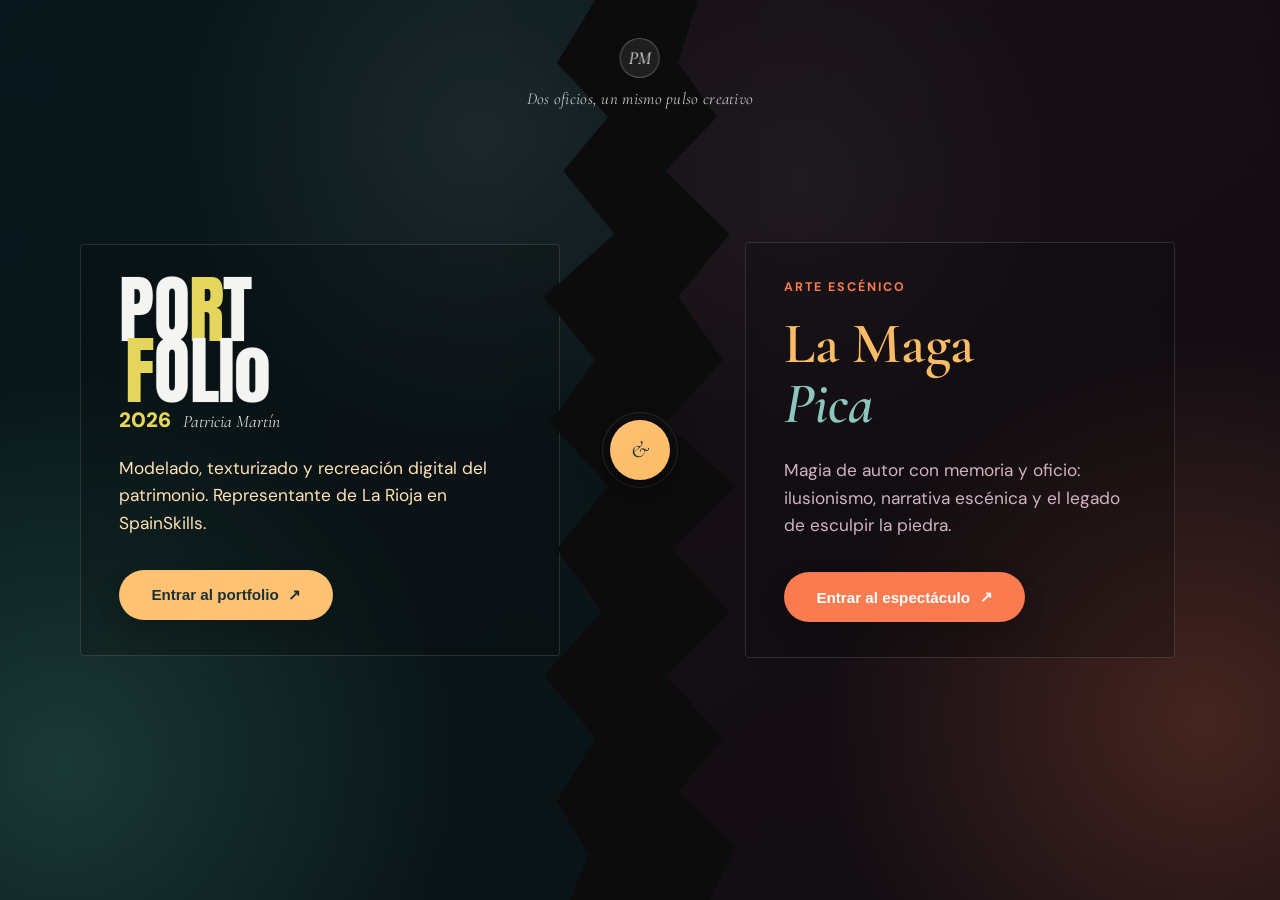
==== commit 63f200d0: "Update index.html" ====
--- a/index.html
+++ b/index.html
@@ -109,11 +109,12 @@
 
       <nav>
         <a href="#about-patricia">Sobre mí</a>
-        <a href="#services">Servicios</a>
-        
+        <a href="#skills">Software</a>
+        <a href="#experience">Educación & Experiencia</a>
+
         <!-- MENÚ DESPLEGABLE CON HOVER -->
         <div class="nav-dropdown">
-          <a href="#work-3d" class="dropdown-trigger">Portfolio 3D ▾</a>
+          <a href="#work-3d" class="dropdown-trigger">Portfolio ▾</a>
           <div class="dropdown-menu">
             <a href="#" class="project-direct-link" data-project="branding">Branding</a>
             <a href="#" class="project-direct-link" data-project="visualizacion">Visualización · Patrimonio</a>
@@ -121,20 +122,25 @@
         </div>
 
         <a href="#discover-vareia">Descubre Vareia</a>
-        <a href="#skills">Software</a>
-        <a href="#experience">Trayectoria</a>
-        <a href="#awards">Premios</a>
         <a href="#contact-patricia">Contacto</a>
         <button class="switch-world" data-home="true">← Volver al inicio</button>
       </nav>
     </header>
 
     <div class="site-main">
-      <section class="hero-patricia" id="top">
+      <section class="hero-patricia hero-patricia-cover" id="top">
         <div class="hero-photo" aria-hidden="true"></div>
+        <div class="hero-side-tag" aria-hidden="true"><span>PATRICIA MARTÍN · 2026</span></div>
         <div class="hero-inner">
-          <p class="eyebrow">3D & 2D ARTIST</p>
-          <h1>Creo, modelo<br><em>y doy vida.</em></h1>
+          <div class="cover-wordmark cover-wordmark-page" aria-label="Portfolio 2026, Patricia Martín">
+            <span class="cover-row cover-row-1">
+              <span class="cv-letter cv-black" style="--d:0">P</span><span class="cv-letter cv-black" style="--d:1">O</span><span class="cv-letter cv-yellow" style="--d:2">R</span><span class="cv-letter cv-black" style="--d:3">T</span>
+            </span>
+            <span class="cover-row cover-row-2">
+              <span class="cv-letter cv-yellow" style="--d:4">F</span><span class="cv-letter cv-black" style="--d:5">O</span><span class="cv-letter cv-black" style="--d:6">L</span><span class="cv-letter cv-black" style="--d:7">I</span><span class="cv-letter cv-black" style="--d:8">o</span>
+            </span>
+          </div>
+          <p class="hero-subtitle">3D Design · Visual Branding</p>
           <p class="hero-text">Artista 3D especializada en recreación digital del patrimonio, modelado de producto y entornos.</p>
           <div class="hero-badge">
             <span class="hero-badge-icon">🏆</span>
@@ -142,36 +148,263 @@
           </div>
         </div>
       </section>
-
       <section class="intro-section reveal" id="about-patricia">
         <div class="section-label">01 / SOBRE MÍ</div>
-        <div class="intro-content">
-          <h2>Diseño mundos,<br><em>objeto a objeto.</em></h2>
-          <p>Soy Patricia Martín, artista 3D con formación superior en Animación 3D, Realidad Aumentada, Virtual e Híbrida y especializada en recreaciones 3d  del patrimonio. Tengo experiencia en modelado de productos, entornos y props.</p>
+        <div class="intro-content intro-content-photo">
+          <!-- SUSTITUYE POR TU FOTO REAL EN assets/ -->
+          <figure class="intro-photo">
+            <img src="assets/patricia-foto.jpg" alt="Retrato de Patricia Martín">
+          </figure>
+          <div class="intro-text">
+            <h2>Diseño mundos,<br><em>objeto a objeto.</em></h2>
+            <p>Soy Patricia Martín, estoy especializada en modelado 3D fotorrealista. Creo imágenes para convertir conceptos, productos y espacios en experiencias visuales capaces de comunicar una idea.</p>
+            <p>Gané el primer premio en RiojaSkills y representé a La Rioja en SpainSkills. En esta competición, a partir de un briefing, tuve que realizar un concept art y un modelado 3D completo con todo lo que conlleva (iluminación, texturizado y render).</p>
+            <div class="quick-contact">
+              <a href="tel:+34628243657"><span aria-hidden="true">📞</span> 628 243 657</a>
+              <a href="mailto:patriciaanimacion3d@gmail.com"><span aria-hidden="true">✉️</span> patriciaanimacion3d@gmail.com</a>
+              <!-- SUSTITUYE POR TUS URLS REALES -->
+              <a href="#" target="_blank" rel="noopener">ArtStation ↗</a>
+              <a href="#" target="_blank" rel="noopener">LinkedIn ↗</a>
+            </div>
+          </div>
         </div>
       </section>
-
-      <section class="services-section reveal" id="services">
-        <div class="section-label">02 / SERVICIOS</div>
-        <div class="service-grid">
-          <article class="service-card">
-            <h3>Modelado 3D</h3>
-            <p>Productos y entornos con topología optimizada.</p>
-          </article>
-          <article class="service-card">
-            <h3>Texturizado e iluminación</h3>
-            <p>Texturizado PBR y renderizado fotorrealista.</p>
-          </article>
-          <article class="service-card">
-            <h3>Animación 3D</h3>
-            <p>Piezas audiovisuales y presentación.</p>
-          </article>
+      <section class="skills-section reveal" id="skills">
+        <div class="section-label">02 / SOFTWARE & HERRAMIENTAS</div>
+        <h2>Especialidades Técnicas</h2>
+
+        <!-- HÍBRIDOS: 3D + ANIMACIÓN / TIEMPO REAL -->
+        <div class="software-category">
+          <h3 class="software-category-title">Programas Híbridos</h3>
+          <div class="software-grid">
+            <div class="software-card">
+              <div class="software-icon">
+                <svg viewBox="0 0 24 24" fill="none" stroke="currentColor" stroke-width="2"><path d="M12 2L2 7l10 5 10-5-10-5zM2 17l10 5 10-5M2 12l10 5 10-5"/></svg>
+              </div>
+              <span class="software-name">Autodesk Maya</span>
+              <div class="software-level" role="img" aria-label="Nivel de control: 95%">
+                <div class="software-level-fill" style="width: 95%;"></div>
+              </div>
+              <span class="software-level-text">95%</span>
+            </div>
+
+            <div class="software-card">
+              <div class="software-icon">
+                <svg viewBox="0 0 24 24" fill="none" stroke="currentColor" stroke-width="2"><circle cx="12" cy="12" r="10"/><path d="M12 8v8M8 12h8"/></svg>
+              </div>
+              <span class="software-name">Blender</span>
+              <div class="software-level" role="img" aria-label="Nivel de control: 80%">
+                <div class="software-level-fill" style="width: 80%;"></div>
+              </div>
+              <span class="software-level-text">80%</span>
+            </div>
+
+            <div class="software-card">
+              <div class="software-icon">
+                <svg viewBox="0 0 24 24" fill="none" stroke="currentColor" stroke-width="2"><rect x="3" y="3" width="18" height="18" rx="2"/><path d="M7 7h10v10H7z"/></svg>
+              </div>
+              <span class="software-name">Unreal Engine</span>
+              <div class="software-level" role="img" aria-label="Nivel de control: 80%">
+                <div class="software-level-fill" style="width: 80%;"></div>
+              </div>
+              <span class="software-level-text">80%</span>
+            </div>
+          </div>
+        </div>
+
+        <!-- MODELADO 3D -->
+        <div class="software-category">
+          <h3 class="software-category-title">Modelado 3D</h3>
+          <div class="software-grid">
+            <div class="software-card">
+              <div class="software-icon">
+                <svg viewBox="0 0 24 24" fill="none" stroke="currentColor" stroke-width="2"><path d="M12 2v20M17 5H9.5a3.5 3.5 0 0 0 0 7h5a3.5 3.5 0 0 1 0 7H6"/></svg>
+              </div>
+              <span class="software-name">Autodesk Inventor</span>
+              <div class="software-level" role="img" aria-label="Nivel de control: 80%">
+                <div class="software-level-fill" style="width: 80%;"></div>
+              </div>
+              <span class="software-level-text">80%</span>
+            </div>
+
+            <div class="software-card">
+              <div class="software-icon">
+                <svg viewBox="0 0 24 24" fill="none" stroke="currentColor" stroke-width="2"><path d="M21 16V8a2 2 0 0 0-1-1.73l-7-4a2 2 0 0 0-2 0l-7 4A2 2 0 0 0 3 8v8a2 2 0 0 0 1 1.73l7 4a2 2 0 0 0 2 0l7-4A2 2 0 0 0 21 16z"/></svg>
+              </div>
+              <span class="software-name">ZBrush</span>
+              <div class="software-level" role="img" aria-label="Nivel de control: 65%">
+                <div class="software-level-fill" style="width: 65%;"></div>
+              </div>
+              <span class="software-level-text">65%</span>
+            </div>
+          </div>
+        </div>
+
+        <!-- DISEÑO -->
+        <div class="software-category">
+          <h3 class="software-category-title">2D Art</h3>
+          <div class="software-grid">
+            <div class="software-card">
+              <div class="software-icon">
+                <span class="adobe-tag">Ps</span>
+              </div>
+              <span class="software-name">Photoshop</span>
+              <div class="software-level" role="img" aria-label="Nivel de control: 95%">
+                <div class="software-level-fill" style="width: 95%;"></div>
+              </div>
+              <span class="software-level-text">95%</span>
+            </div>
+
+            <div class="software-card">
+              <div class="software-icon">
+                <svg viewBox="0 0 24 24" fill="none" stroke="currentColor" stroke-width="2"><path d="M3 3h18v18H3zM8 12h8M12 8v8"/></svg>
+              </div>
+              <span class="software-name">AutoCAD</span>
+              <div class="software-level" role="img" aria-label="Nivel de control: 80%">
+                <div class="software-level-fill" style="width: 80%;"></div>
+              </div>
+              <span class="software-level-text">80%</span>
+            </div>
+
+            <div class="software-card">
+              <div class="software-icon">
+                <span class="adobe-tag">Ai</span>
+              </div>
+              <span class="software-name">Illustrator</span>
+              <div class="software-level" role="img" aria-label="Nivel de control: 65%">
+                <div class="software-level-fill" style="width: 65%;"></div>
+              </div>
+              <span class="software-level-text">65%</span>
+            </div>
+          </div>
+        </div>
+
+        <!-- RENDER -->
+        <div class="software-category">
+          <h3 class="software-category-title">Render</h3>
+          <div class="software-grid">
+            <div class="software-card">
+              <div class="software-icon">
+                <svg viewBox="0 0 24 24" fill="none" stroke="currentColor" stroke-width="2"><path d="M12 2L2 22h20L12 2z"/></svg>
+              </div>
+              <span class="software-name">Lumion</span>
+              <div class="software-level" role="img" aria-label="Nivel de control: 80%">
+                <div class="software-level-fill" style="width: 80%;"></div>
+              </div>
+              <span class="software-level-text">80%</span>
+            </div>
+
+            <div class="software-card">
+              <div class="software-icon">
+                <svg viewBox="0 0 24 24" fill="none" stroke="currentColor" stroke-width="2"><circle cx="12" cy="12" r="9"/><path d="M12 3v18"/></svg>
+              </div>
+              <span class="software-name">V-Ray</span>
+              <div class="software-level" role="img" aria-label="Nivel de control: 65%">
+                <div class="software-level-fill" style="width: 65%;"></div>
+              </div>
+              <span class="software-level-text">65%</span>
+            </div>
+          </div>
         </div>
       </section>
-
-      <!-- PORTFOLIO SECCIÓN PRINCIPAL -->
+      <section class="experience-section reveal" id="experience">
+        <div class="section-label">03 / EDUCACIÓN & EXPERIENCIA</div>
+        <h2>Trayectoria & Reconocimientos</h2>
+
+        <div class="timeline">
+          <div class="timeline-item">
+            <div class="timeline-badge award">🏆 Premio</div>
+            <div class="timeline-content">
+              <span class="timeline-date">2021</span>
+              <h3>Premio Corto de Animación 3D</h3>
+              <span class="timeline-place">La Gota de Leche</span>
+              <p>Reconocimiento al mejor cortometraje de animación 3D.</p>
+            </div>
+          </div>
+
+          <div class="timeline-item">
+            <div class="timeline-badge edu">Formación</div>
+            <div class="timeline-content">
+              <span class="timeline-date">2023 - 2025</span>
+              <h3>F.P. Grado Superior en Animación 3D, Juegos y Entornos Interactivos</h3>
+              <span class="timeline-place">Formación Profesional Superior</span>
+              <p>Especialización en modelado, texturizado, animación e iluminación.</p>
+            </div>
+          </div>
+
+          <div class="timeline-item">
+            <div class="timeline-badge award">🥇 Premio</div>
+            <div class="timeline-content">
+              <span class="timeline-date">2025</span>
+              <h3>1º Premio en RiojaSkills</h3>
+              <span class="timeline-place">RiojaSkills 2025</span>
+              <p>Primer premio en el campeonato autonómico de habilidades profesionales en el área de tecnología y 3D.</p>
+            </div>
+          </div>
+
+          <div class="timeline-item">
+            <div class="timeline-badge work">Proyecto</div>
+            <div class="timeline-content">
+              <span class="timeline-date">2025</span>
+              <h3>Documental Almazara</h3>
+              <span class="timeline-place">C.E.I.P. Varea</span>
+              <p>Recreación en 3D de las ruinas romanas que yacen bajo el colegio de Varea, cedida como herramienta divulgativa para sus alumnos y otros centros.</p>
+            </div>
+          </div>
+
+          <div class="timeline-item">
+            <div class="timeline-badge work">Experiencia</div>
+            <div class="timeline-content">
+              <span class="timeline-date">2025</span>
+              <h3>Diseñadora 3D (Prácticas)</h3>
+              <span class="timeline-place">Render Estudio 3D</span>
+              <p>Desarrollo y modelado de proyectos de visualización arquitectónica y producto.</p>
+            </div>
+          </div>
+
+          <div class="timeline-item">
+            <div class="timeline-badge edu">Formación</div>
+            <div class="timeline-content">
+              <span class="timeline-date">2026</span>
+              <h3>Esculpido Digital & Recreación Histórica 3D</h3>
+              <span class="timeline-place">Kore Formación</span>
+              <p>Cursos especializados en ZBrush y Blender aplicados a la conservación de patrimonio y recreación de ciudades históricas.</p>
+            </div>
+          </div>
+
+          <div class="timeline-item">
+            <div class="timeline-badge award">🏆 Premio</div>
+            <div class="timeline-content">
+              <span class="timeline-date">2026</span>
+              <h3>Representante de La Rioja</h3>
+              <span class="timeline-place">SpainSkills 2026</span>
+              <p>Seleccionada para representar a la comunidad autónoma de La Rioja en las olimpiadas de FP de Animación 3D y Desarrollo.</p>
+            </div>
+          </div>
+
+          <div class="timeline-item">
+            <div class="timeline-badge edu">Formación</div>
+            <div class="timeline-content">
+              <span class="timeline-date">2026</span>
+              <h3>Entornos 4.0: AR, VR & MR</h3>
+              <span class="timeline-place">Formación Profesional para el Empleo</span>
+              <p>Especialización en Realidad Aumentada (AR), Realidad Virtual (VR) y Realidad Híbrida (MR).</p>
+            </div>
+          </div>
+
+          <div class="timeline-item">
+            <div class="timeline-badge work">Experiencia</div>
+            <div class="timeline-content">
+              <span class="timeline-date">2026</span>
+              <h3>Diseñadora & Modeladora 3D</h3>
+              <span class="timeline-place">Ascender S.L.</span>
+              <p>Modelado 3D y diseño 2D de sistemas de butacas.</p>
+            </div>
+          </div>
+        </div>
+      </section>
       <section class="portfolio-section reveal" id="work-3d">
-        <div class="section-label">03 / PORTAFOLIO</div>
+        <div class="section-label">04 / PORTAFOLIO</div>
         <h2>Trabajos de Diseño 3D</h2>
 
         <!-- VISTA DE REJILLA PRINCIPAL: DOS GRANDES CATEGORÍAS -->
@@ -221,14 +454,6 @@
                 <p class="project-mini-desc">Branding · Packaging · 3D Art Direction para una marca de vino.</p>
               </article>
 
-              <article class="project-card project-open-btn" data-project="bolo">
-                <div class="project-image-button">
-                  <img src="assets/Portada bolo.png" alt="Bolo">
-                </div>
-                <h3>Bolo</h3>
-                <p class="project-mini-desc">Bodegón publicitario para posicionamiento de producto comercial.</p>
-              </article>
-
               <!-- NUEVO PROYECTO: SUSTITUYE LA IMAGEN POR LA TUYA EN assets/ -->
               <article class="project-card project-open-btn" data-project="edge">
                 <div class="project-image-button">
@@ -237,6 +462,14 @@
                 <h3>EDGE</h3>
                 <p class="project-mini-desc">Identidad visual y aplicaciones de marca para un centro de aprendizaje.</p>
               </article>
+
+              <article class="project-card project-open-btn" data-project="bolo">
+                <div class="project-image-button">
+                  <img src="assets/Portada bolo.png" alt="Bolo">
+                </div>
+                <h3>Bolo</h3>
+                <p class="project-mini-desc">Bodegón publicitario para posicionamiento de producto comercial.</p>
+              </article>
             </div>
           </div>
 
@@ -247,6 +480,23 @@
               <p>Reconstrucción histórica, arquitectura e interiorismo y divulgación en 3D.</p>
             </div>
             <div class="subprojects-grid">
+              <!-- NUEVO PROYECTO: SUSTITUYE LA IMAGEN POR LA TUYA EN assets/ -->
+              <article class="project-card project-open-btn" data-project="arquitectura">
+                <div class="project-image-button">
+                  <img src="assets/arquitectura-portada.jpg" alt="Arquitectura e interiorismo">
+                </div>
+                <h3>Arquitectura & Interiorismo</h3>
+                <p class="project-mini-desc">Renders de arquitectura e interiorismo en colaboración con Render Estudio 3D.</p>
+              </article>
+
+              <article class="project-card project-open-btn" data-project="almazara">
+                <div class="project-image-button">
+                  <img src="assets/Portada almazara.png" alt="Almazara">
+                </div>
+                <h3>Documental Almazara</h3>
+                <p class="project-mini-desc">Recreación en 3D de la almazara romana de Vareia.</p>
+              </article>
+
               <article class="project-card project-open-btn" data-project="vareia">
                 <div class="project-image-button">
                   <img src="assets/portada vareia.png" alt="Vareia">
@@ -255,14 +505,6 @@
                 <p class="project-mini-desc">Reconstrucción histórica y entorno interactivo 3D.</p>
               </article>
 
-              <article class="project-card project-open-btn" data-project="almazara">
-                <div class="project-image-button">
-                  <img src="assets/Portada almazara.png" alt="Almazara">
-                </div>
-                <h3>Documental Almazara</h3>
-                <p class="project-mini-desc">Recreación en 3D de la almazara romana de Vareia.</p>
-              </article>
-
               <article class="project-card project-open-btn" data-project="silvano">
                 <div class="project-image-button">
                   <img src="assets/portada silvano.jpg" alt="Silvano">
@@ -277,15 +519,6 @@
                 </div>
                 <h3>La Fuente del Encino</h3>
                 <p class="project-mini-desc">Diseño de escenarios, composición e iluminación ambiental.</p>
-              </article>
-
-              <!-- NUEVO PROYECTO: SUSTITUYE LA IMAGEN POR LA TUYA EN assets/ -->
-              <article class="project-card project-open-btn" data-project="arquitectura">
-                <div class="project-image-button">
-                  <img src="assets/arquitectura-portada.jpg" alt="Arquitectura e interiorismo">
-                </div>
-                <h3>Arquitectura & Interiorismo</h3>
-                <p class="project-mini-desc">Renders de arquitectura e interiorismo en colaboración con Render Estudio 3D.</p>
               </article>
             </div>
           </div>
@@ -418,20 +651,8 @@
         </div>
 
       </section>
-
-      <!-- ==========================================================================
-           SECCIÓN: DESCUBRE VAREIA (ZONAS ROMANAS INTERACTIVAS)
-           ==========================================================================
-           CÓMO AÑADIR UNA NUEVA ZONA:
-           1) Copia una tarjeta dentro de #vareia-grid-view y cambia el data-vareia-zone,
-              la imagen y los textos.
-           2) Copia un bloque .vareia-zone-detail completo dentro de #vareia-detail-view,
-              cambia su id a "vareia-zone-TUID" (debe coincidir con data-vareia-zone),
-              y sustituye imágenes y textos, manteniendo el mismo orden:
-              1º comparador romana/actualidad, 2º visor 360º, 3º texto explicativo.
-           ========================================================================== -->
       <section class="vareia-section reveal" id="discover-vareia">
-        <div class="section-label">04 / DESCUBRE VAREIA</div>
+        <div class="section-label">05 / DESCUBRE VAREIA</div>
         <h2>Descubre Vareia</h2>
         <p class="vareia-intro">Un recorrido interactivo por la antigüa ciudad romana de Vareia. Compara cómo era cada rincón en época romana y cómo es en la actualidad, y explóralo en 360º.</p>
 
@@ -568,248 +789,17 @@
         </div>
 
       </section>
-
-      <!-- SECCIÓN SOFTWARE / HERRAMIENTAS -->
-      <section class="skills-section reveal" id="skills">
-        <div class="section-label">05 / SOFTWARE & HERRAMIENTAS</div>
-        <h2>Especialidades Técnicas</h2>
-
-        <!-- HÍBRIDOS: 3D + ANIMACIÓN / TIEMPO REAL -->
-        <div class="software-category">
-          <h3 class="software-category-title">Programas Híbridos</h3>
-          <div class="software-grid">
-            <div class="software-card">
-              <div class="software-icon">
-                <svg viewBox="0 0 24 24" fill="none" stroke="currentColor" stroke-width="2"><path d="M12 2L2 7l10 5 10-5-10-5zM2 17l10 5 10-5M2 12l10 5 10-5"/></svg>
-              </div>
-              <span class="software-name">Autodesk Maya</span>
-              <div class="software-level" role="img" aria-label="Nivel de control: 95%">
-                <div class="software-level-fill" style="width: 95%;"></div>
-              </div>
-              <span class="software-level-text">95%</span>
-            </div>
-
-            <div class="software-card">
-              <div class="software-icon">
-                <svg viewBox="0 0 24 24" fill="none" stroke="currentColor" stroke-width="2"><circle cx="12" cy="12" r="10"/><path d="M12 8v8M8 12h8"/></svg>
-              </div>
-              <span class="software-name">Blender</span>
-              <div class="software-level" role="img" aria-label="Nivel de control: 80%">
-                <div class="software-level-fill" style="width: 80%;"></div>
-              </div>
-              <span class="software-level-text">80%</span>
-            </div>
-
-            <div class="software-card">
-              <div class="software-icon">
-                <svg viewBox="0 0 24 24" fill="none" stroke="currentColor" stroke-width="2"><rect x="3" y="3" width="18" height="18" rx="2"/><path d="M7 7h10v10H7z"/></svg>
-              </div>
-              <span class="software-name">Unreal Engine</span>
-              <div class="software-level" role="img" aria-label="Nivel de control: 80%">
-                <div class="software-level-fill" style="width: 80%;"></div>
-              </div>
-              <span class="software-level-text">80%</span>
-            </div>
-          </div>
-        </div>
-
-        <!-- MODELADO 3D -->
-        <div class="software-category">
-          <h3 class="software-category-title">Modelado 3D</h3>
-          <div class="software-grid">
-            <div class="software-card">
-              <div class="software-icon">
-                <svg viewBox="0 0 24 24" fill="none" stroke="currentColor" stroke-width="2"><path d="M12 2v20M17 5H9.5a3.5 3.5 0 0 0 0 7h5a3.5 3.5 0 0 1 0 7H6"/></svg>
-              </div>
-              <span class="software-name">Autodesk Inventor</span>
-              <div class="software-level" role="img" aria-label="Nivel de control: 80%">
-                <div class="software-level-fill" style="width: 80%;"></div>
-              </div>
-              <span class="software-level-text">80%</span>
-            </div>
-
-            <div class="software-card">
-              <div class="software-icon">
-                <svg viewBox="0 0 24 24" fill="none" stroke="currentColor" stroke-width="2"><path d="M21 16V8a2 2 0 0 0-1-1.73l-7-4a2 2 0 0 0-2 0l-7 4A2 2 0 0 0 3 8v8a2 2 0 0 0 1 1.73l7 4a2 2 0 0 0 2 0l7-4A2 2 0 0 0 21 16z"/></svg>
-              </div>
-              <span class="software-name">ZBrush</span>
-              <div class="software-level" role="img" aria-label="Nivel de control: 65%">
-                <div class="software-level-fill" style="width: 65%;"></div>
-              </div>
-              <span class="software-level-text">65%</span>
-            </div>
-          </div>
-        </div>
-
-        <!-- DISEÑO -->
-        <div class="software-category">
-          <h3 class="software-category-title">Diseño</h3>
-          <div class="software-grid">
-            <div class="software-card">
-              <div class="software-icon">
-                <span class="adobe-tag">Ps</span>
-              </div>
-              <span class="software-name">Photoshop</span>
-              <div class="software-level" role="img" aria-label="Nivel de control: 95%">
-                <div class="software-level-fill" style="width: 95%;"></div>
-              </div>
-              <span class="software-level-text">95%</span>
-            </div>
-
-            <div class="software-card">
-              <div class="software-icon">
-                <svg viewBox="0 0 24 24" fill="none" stroke="currentColor" stroke-width="2"><path d="M3 3h18v18H3zM8 12h8M12 8v8"/></svg>
-              </div>
-              <span class="software-name">AutoCAD</span>
-              <div class="software-level" role="img" aria-label="Nivel de control: 80%">
-                <div class="software-level-fill" style="width: 80%;"></div>
-              </div>
-              <span class="software-level-text">80%</span>
-            </div>
-
-            <div class="software-card">
-              <div class="software-icon">
-                <span class="adobe-tag">Ai</span>
-              </div>
-              <span class="software-name">Illustrator</span>
-              <div class="software-level" role="img" aria-label="Nivel de control: 65%">
-                <div class="software-level-fill" style="width: 65%;"></div>
-              </div>
-              <span class="software-level-text">65%</span>
-            </div>
-          </div>
-        </div>
-
-        <!-- RENDER -->
-        <div class="software-category">
-          <h3 class="software-category-title">Render</h3>
-          <div class="software-grid">
-            <div class="software-card">
-              <div class="software-icon">
-                <svg viewBox="0 0 24 24" fill="none" stroke="currentColor" stroke-width="2"><path d="M12 2L2 22h20L12 2z"/></svg>
-              </div>
-              <span class="software-name">Lumion</span>
-              <div class="software-level" role="img" aria-label="Nivel de control: 80%">
-                <div class="software-level-fill" style="width: 80%;"></div>
-              </div>
-              <span class="software-level-text">80%</span>
-            </div>
-
-            <div class="software-card">
-              <div class="software-icon">
-                <svg viewBox="0 0 24 24" fill="none" stroke="currentColor" stroke-width="2"><circle cx="12" cy="12" r="9"/><path d="M12 3v18"/></svg>
-              </div>
-              <span class="software-name">V-Ray</span>
-              <div class="software-level" role="img" aria-label="Nivel de control: 65%">
-                <div class="software-level-fill" style="width: 65%;"></div>
-              </div>
-              <span class="software-level-text">65%</span>
-            </div>
-          </div>
-        </div>
-      </section>
-
-      <!-- SECCIÓN EXPERIENCIA Y EDUCACIÓN (TIMELINE) -->
-      <section class="experience-section reveal" id="experience">
-        <div class="section-label">06 / TRAYECTORIA Y FORMACIÓN</div>
-        <h2>Experiencia & Educación</h2>
-
-        <div class="timeline">
-          <div class="timeline-item">
-            <div class="timeline-badge work">Experiencia</div>
-            <div class="timeline-content">
-              <span class="timeline-date">2026</span>
-              <h3>Diseñadora & Modeladora 3D</h3>
-              <span class="timeline-place">Ascender S.L.</span>
-              <p>Modelado 3D y diseño 2D de sistemas de butacas.</p>
-            </div>
-          </div>
-
-          <div class="timeline-item">
-            <div class="timeline-badge edu">Formación</div>
-            <div class="timeline-content">
-              <span class="timeline-date">2026</span>
-              <h3>Entornos 4.0: AR, VR & MR</h3>
-              <span class="timeline-place">Formación Profesional para el Empleo</span>
-              <p>Especialización en Realidad Aumentada (AR), Realidad Virtual (VR) y Realidad Híbrida (MR).</p>
-            </div>
-          </div>
-
-          <div class="timeline-item">
-            <div class="timeline-badge edu">Formación</div>
-            <div class="timeline-content">
-              <span class="timeline-date">2026</span>
-              <h3>Esculpido Digital & Recreación Histórica 3D</h3>
-              <span class="timeline-place">Kore Formación</span>
-              <p>Cursos especializados en ZBrush y Blender aplicados a la conservación de patrimonio y recreación de ciudades históricas.</p>
-            </div>
-          </div>
-
-          <div class="timeline-item">
-            <div class="timeline-badge work">Experiencia</div>
-            <div class="timeline-content">
-              <span class="timeline-date">2025</span>
-              <h3>Diseñadora 3D (Prácticas)</h3>
-              <span class="timeline-place">Render Estudio 3D</span>
-              <p>Desarrollo y modelado de proyectos de visualización arquitectónica y producto.</p>
-            </div>
-          </div>
-
-          <div class="timeline-item">
-            <div class="timeline-badge edu">Formación</div>
-            <div class="timeline-content">
-              <span class="timeline-date">2023 - 2025</span>
-              <h3>F.P. Grado Superior en Animación 3D, Juegos y Entornos Interactivos</h3>
-              <span class="timeline-place">Formación Profesional Superior</span>
-              <p>Especialización en modelado, texturizado, animación e iluminación.</p>
-            </div>
-          </div>
-        </div>
-      </section>
-
-      <!-- SECCIÓN PREMIOS Y RECONOCIMIENTOS -->
-      <section class="awards-section reveal" id="awards">
-        <div class="section-label">07 / LOGROS</div>
-        <h2>Premios & Reconocimientos</h2>
-
-        <div class="awards-grid">
-          <article class="award-card highlight">
-            <div class="award-icon">🏆</div>
-            <div class="award-info">
-              <span class="award-year">2026</span>
-              <h3>Representante de La Rioja</h3>
-              <p class="award-org">SpainSkills 2026</p>
-              <p>Seleccionada para representar a la comunidad autónoma de La Rioja en las olimpiadas de FP de Animación 3D y Desarrollo.</p>
-            </div>
-          </article>
-
-          <article class="award-card highlight">
-            <div class="award-icon">🥇</div>
-            <div class="award-info">
-              <span class="award-year">2025</span>
-              <h3>1º Premio en Animación 3D</h3>
-              <p class="award-org">RiojaSkills 2025</p>
-              <p>Primer premio en el campeonato autonómico de habilidades profesionales en el área de tecnología y 3D.</p>
-            </div>
-          </article>
-
-          <article class="award-card">
-            <div class="award-icon">🎬</div>
-            <div class="award-info">
-              <span class="award-year">2021</span>
-              <h3>Premio Corto de Animación 3D</h3>
-              <p class="award-org">La Gota de Leche</p>
-              <p>Reconocimiento al mejor cortometraje de animación 3D.</p>
-            </div>
-          </article>
-        </div>
-      </section>
-
       <section class="contact-section reveal" id="contact-patricia">
-        <div class="section-label">08 / CONTACTO</div>
+        <div class="section-label">06 / CONTACTO</div>
         <h2>Contacto Profesional</h2>
-        <p>Email: <a href="mailto:patriciaanimacion3d@gmail.com">patriciaanimacion3d@gmail.com</a></p>
-        <p>Teléfono: <a href="tel:+34628243657">628 243 657</a></p>
+        <p>Disponible para colaboraciones y oportunidades profesionales.</p>
+        <ul class="contact-details contact-details-patricia">
+          <li><strong>Teléfono:</strong> <a href="tel:+34628243657">628 243 657</a></li>
+          <li><strong>Email:</strong> <a href="mailto:patriciaanimacion3d@gmail.com">patriciaanimacion3d@gmail.com</a></li>
+          <!-- SUSTITUYE POR TUS URLS REALES -->
+          <li><strong>ArtStation:</strong> <a href="#" target="_blank" rel="noopener">patriciaanimacion3d</a></li>
+          <li><strong>LinkedIn:</strong> <a href="#" target="_blank" rel="noopener">Patricia Martín</a></li>
+        </ul>
       </section>
     </div>
 
--- a/style.css
+++ b/style.css
@@ -1,7 +1,7 @@
 /* ==========================================================================
    1. IMPORTACIÓN DE FUENTES Y VARIABLES DE COLOR
    ========================================================================== */
-@import url('https://fonts.googleapis.com/css2?family=Cormorant+Garamond:ital,wght@0,400;0,600;1,400&family=DM+Sans:wght@400;500;700&display=swap');
+@import url('https://fonts.googleapis.com/css2?family=Anton&family=Cormorant+Garamond:ital,wght@0,400;0,600;1,400&family=DM+Sans:wght@400;500;700;900&display=swap');
 
 :root {
   /* PALETA PATRICIA MARTÍN (Lagoon) */
@@ -13,6 +13,11 @@
   --pat-card-bg: #FFFFFF;
   --pat-text: #1C3137;
   --pat-muted: #536E75;
+
+  /* PALETA PORTADA / CABECEROS DE PORTAFOLIO (Poster Branding) */
+  --port-black: #141414;
+  --port-yellow: #C9B92E;
+  --port-yellow-light: #E4D65C;
 
   /* PALETA LA MAGA PICA (Colors #225) */
   --pica-dark: #584053;
@@ -228,6 +233,77 @@
   font-size: 1.08rem;
   opacity: 0.92;
   max-width: 34ch;
+}
+
+/* ==========================================================================
+   3c. PORTADA ANIMADA "PORTFOLIO 2026" (world-patricia)
+   ========================================================================== */
+.world-copy-cover { max-width: 480px; }
+
+.cover-wordmark {
+  position: relative;
+  display: flex;
+  flex-direction: column;
+  margin-bottom: 1.6rem;
+  line-height: 0.82;
+  user-select: none;
+}
+
+.cover-row {
+  display: flex;
+}
+
+.cover-row-2 { margin-left: 0.35em; }
+
+.cv-letter {
+  font-family: 'Anton', 'DM Sans', sans-serif;
+  font-size: clamp(2.6rem, 6vw, 4.6rem);
+  letter-spacing: -0.01em;
+  display: inline-block;
+  animation: coverPop 0.7s cubic-bezier(.2,.9,.3,1.3) both,
+             coverFloat 4.5s ease-in-out infinite;
+  animation-delay: calc(var(--d) * 0.07s), calc(0.7s + var(--d) * 0.15s);
+  transform-origin: 50% 100%;
+}
+
+.cv-letter.cv-black { color: #F4F4F2; -webkit-text-stroke: 1px rgba(255,255,255,0.15); }
+.cv-letter.cv-yellow { color: var(--port-yellow-light); }
+
+.cover-meta {
+  display: flex;
+  align-items: baseline;
+  gap: 0.7rem;
+  margin-top: 0.6rem;
+  animation: worldFadeUp 0.9s ease both;
+  animation-delay: 1.1s;
+}
+
+.cover-year {
+  font-family: 'DM Sans', sans-serif;
+  font-weight: 900;
+  font-size: 1.3rem;
+  color: var(--port-yellow-light);
+}
+
+.cover-name {
+  font-family: 'Cormorant Garamond', serif;
+  font-style: italic;
+  font-size: 1.1rem;
+  color: rgba(255,255,255,0.85);
+}
+
+@keyframes coverPop {
+  0% { opacity: 0; transform: translateY(30px) scale(0.7) rotate(-6deg); }
+  100% { opacity: 1; transform: translateY(0) scale(1) rotate(0deg); }
+}
+
+@keyframes coverFloat {
+  0%, 100% { transform: translateY(0) rotate(0deg); }
+  50% { transform: translateY(-8px) rotate(-1.5deg); }
+}
+
+@media (prefers-reduced-motion: reduce) {
+  .cv-letter { animation: none; opacity: 1; }
 }
 
 .world-patricia .world-photo {
@@ -627,7 +703,23 @@
 }
 
 .site-patricia .section-label {
-  color: var(--pat-dark);
+  display: inline-flex;
+  align-items: center;
+  gap: 0.5rem;
+  color: #FFFFFF;
+  background: var(--port-black);
+  padding: 0.35rem 0.9rem 0.35rem 0.7rem;
+  border-radius: 4px;
+  border-left: 4px solid var(--port-yellow);
+}
+
+.site-patricia .section-label::before {
+  content: "";
+  width: 7px;
+  height: 7px;
+  border-radius: 50%;
+  background: var(--port-yellow);
+  display: inline-block;
 }
 
 .service-grid, .project-grid {
@@ -738,6 +830,67 @@
 
 .detail-header h2 {
   margin-bottom: 0.5rem;
+}
+
+/* CABECERO CARTEL (estilo "BRANDING" / "VISUALIZACIÓN..." del portafolio) */
+.detail-header.poster-header {
+  width: 100vw;
+  margin-left: calc(-50vw + 50%);
+  background: var(--port-black);
+  padding: 3.2rem 2rem;
+  margin-bottom: 3rem;
+  text-align: center;
+}
+
+.detail-header.poster-header h2 {
+  font-family: 'Anton', 'DM Sans', sans-serif;
+  font-weight: 400;
+  font-size: clamp(2rem, 5vw, 3.6rem);
+  color: #FFFFFF;
+  letter-spacing: 0.01em;
+  text-transform: uppercase;
+  margin-bottom: 0.8rem;
+}
+
+.detail-header.poster-header h2::after {
+  left: 50%;
+  transform: translateX(-50%);
+  background: var(--port-yellow);
+}
+
+.detail-header.poster-header p {
+  color: rgba(255,255,255,0.7);
+  max-width: 560px;
+  margin: 0 auto;
+}
+
+/* TARJETAS DE CATEGORÍA (BRANDING / VISUALIZACIÓN) EN LA REJILLA PRINCIPAL */
+.category-card {
+  position: relative;
+}
+
+.category-card h3 {
+  font-family: 'Anton', 'DM Sans', sans-serif;
+  font-weight: 400;
+  text-transform: uppercase;
+  letter-spacing: 0.01em;
+  font-size: 1.3rem;
+  color: var(--pat-text);
+}
+
+.category-tag {
+  position: absolute;
+  top: 0.8rem;
+  left: 0.8rem;
+  z-index: 2;
+  background: var(--port-black);
+  color: var(--port-yellow);
+  font-size: 0.7rem;
+  font-weight: 700;
+  letter-spacing: 1px;
+  text-transform: uppercase;
+  padding: 0.3rem 0.7rem;
+  border-radius: 30px;
 }
 
 .detail-media-grid {
@@ -1616,4 +1769,12 @@
     font-size: 0.68rem;
     padding: 0.3rem 0.7rem;
   }
-}
+
+  .cover-wordmark { align-items: center; }
+  .cover-row { justify-content: center; }
+  .cover-meta { justify-content: center; }
+
+  .detail-header.poster-header {
+    padding: 2.2rem 1.5rem;
+  }
+}
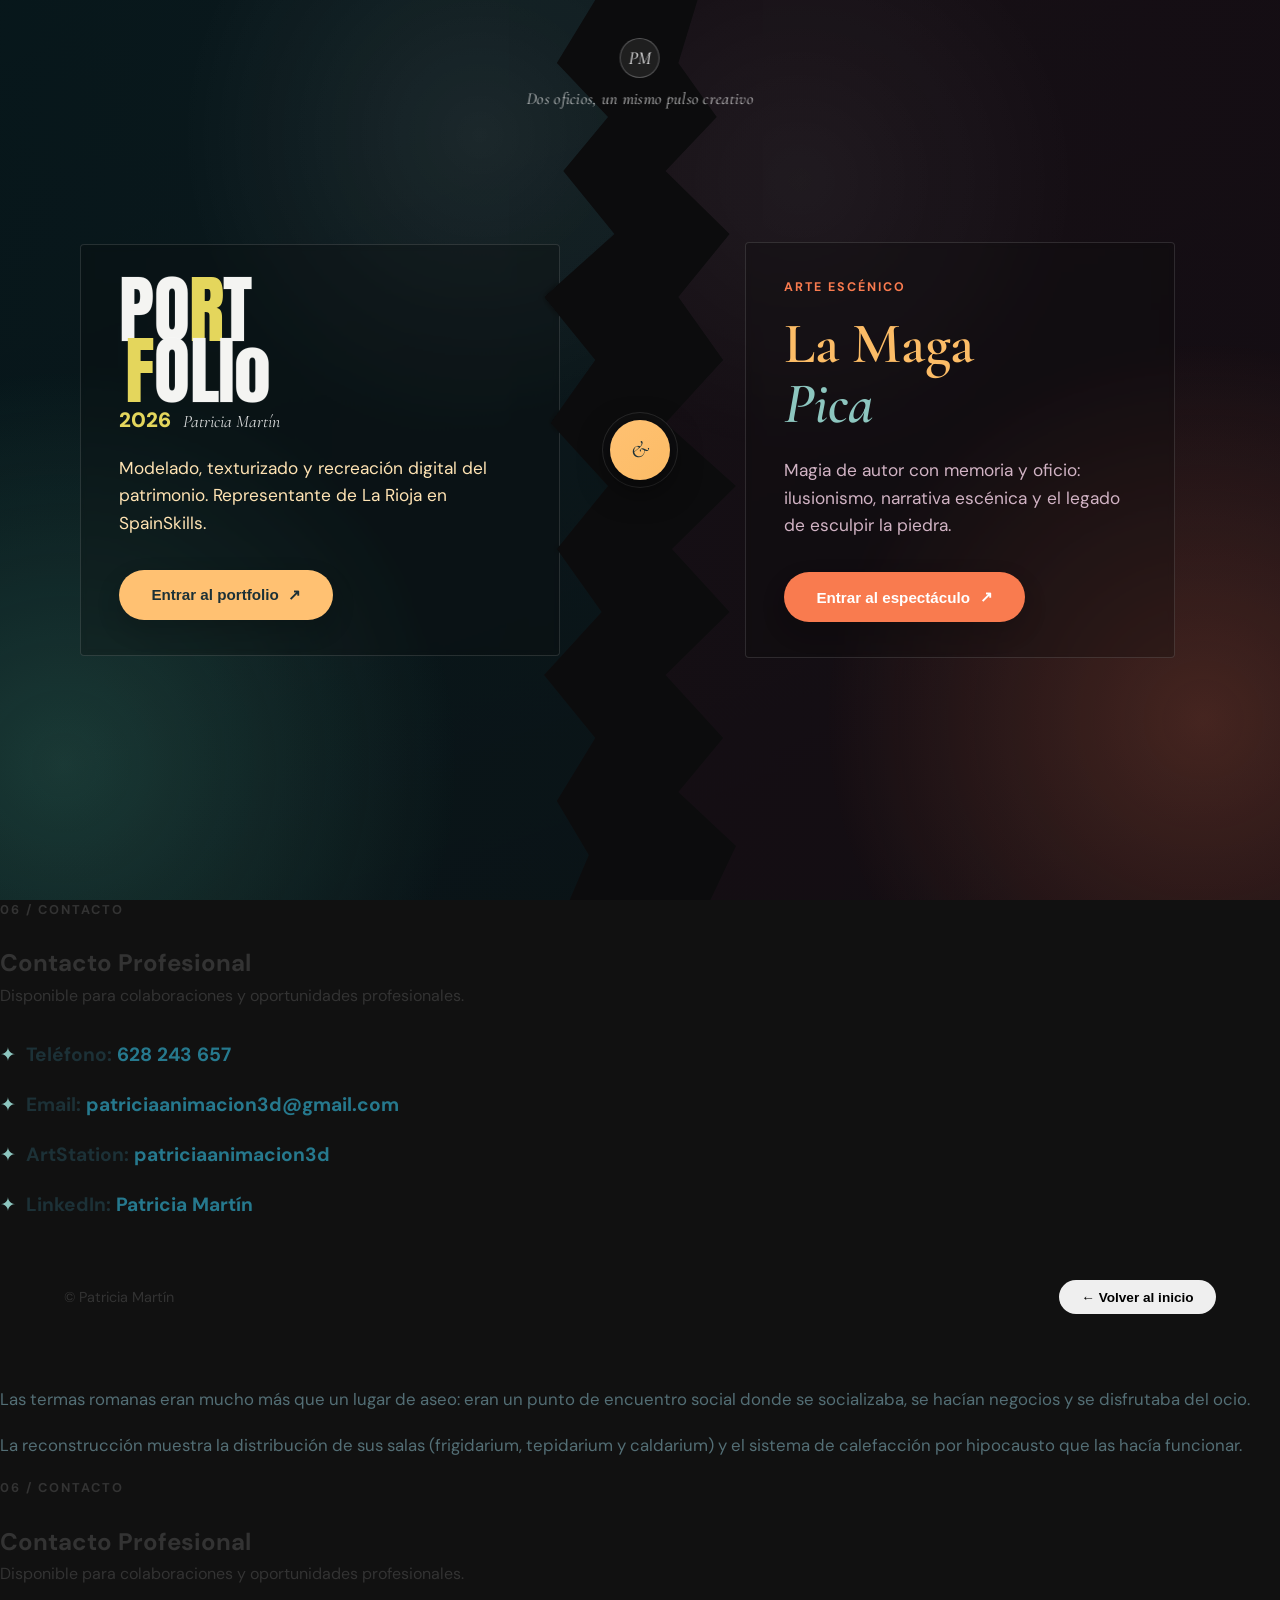
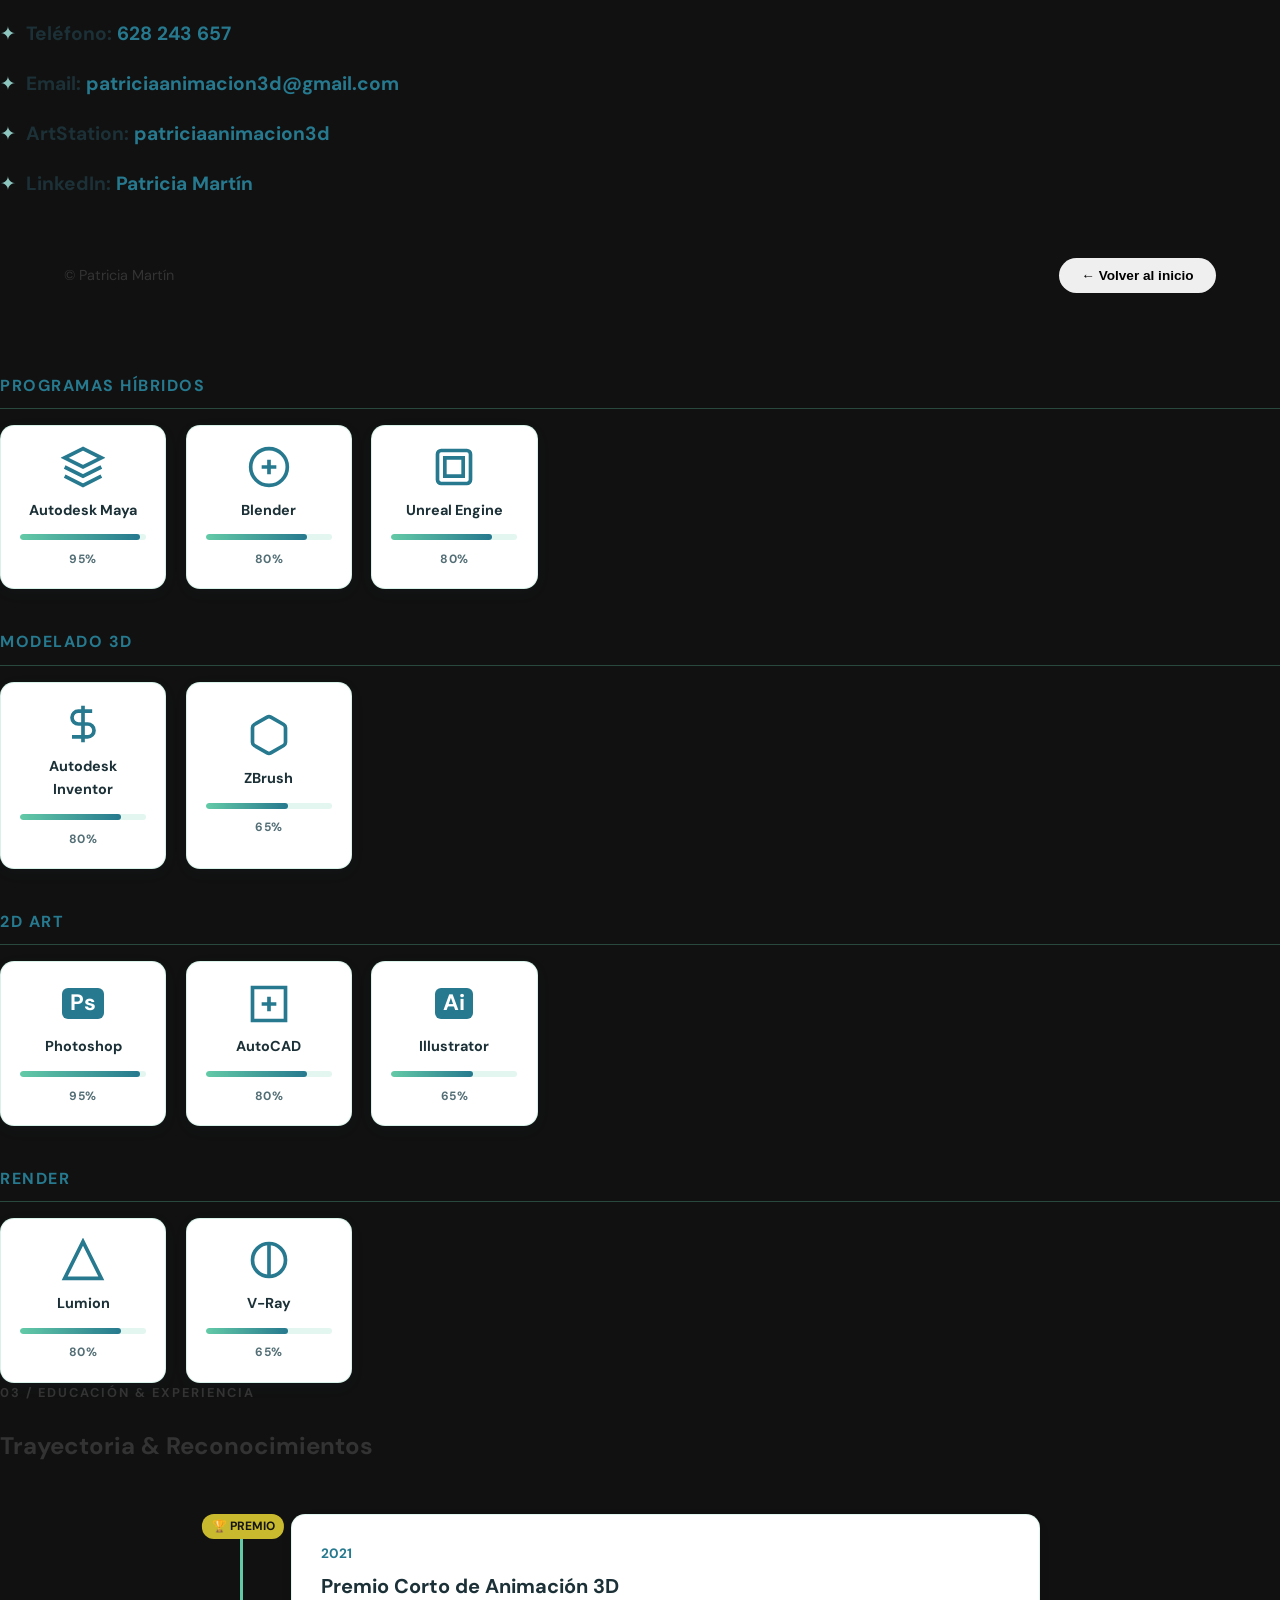
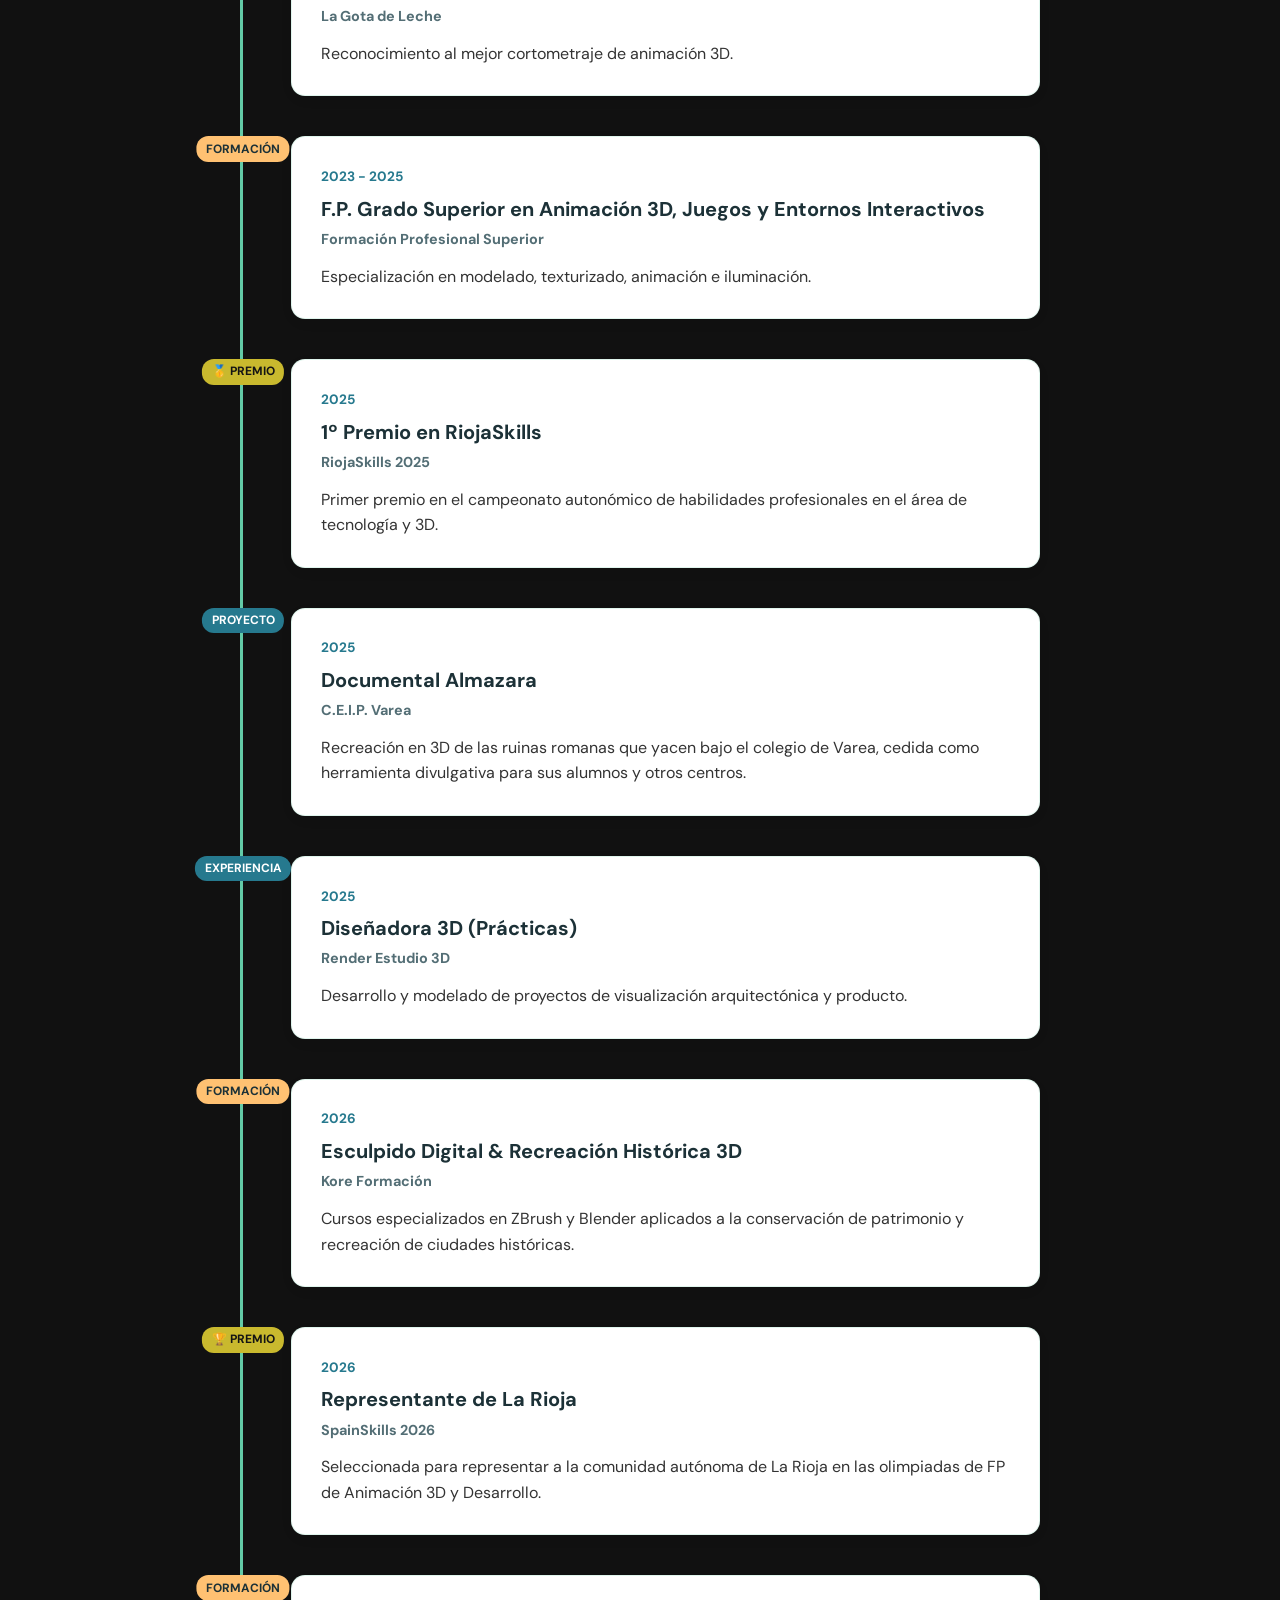
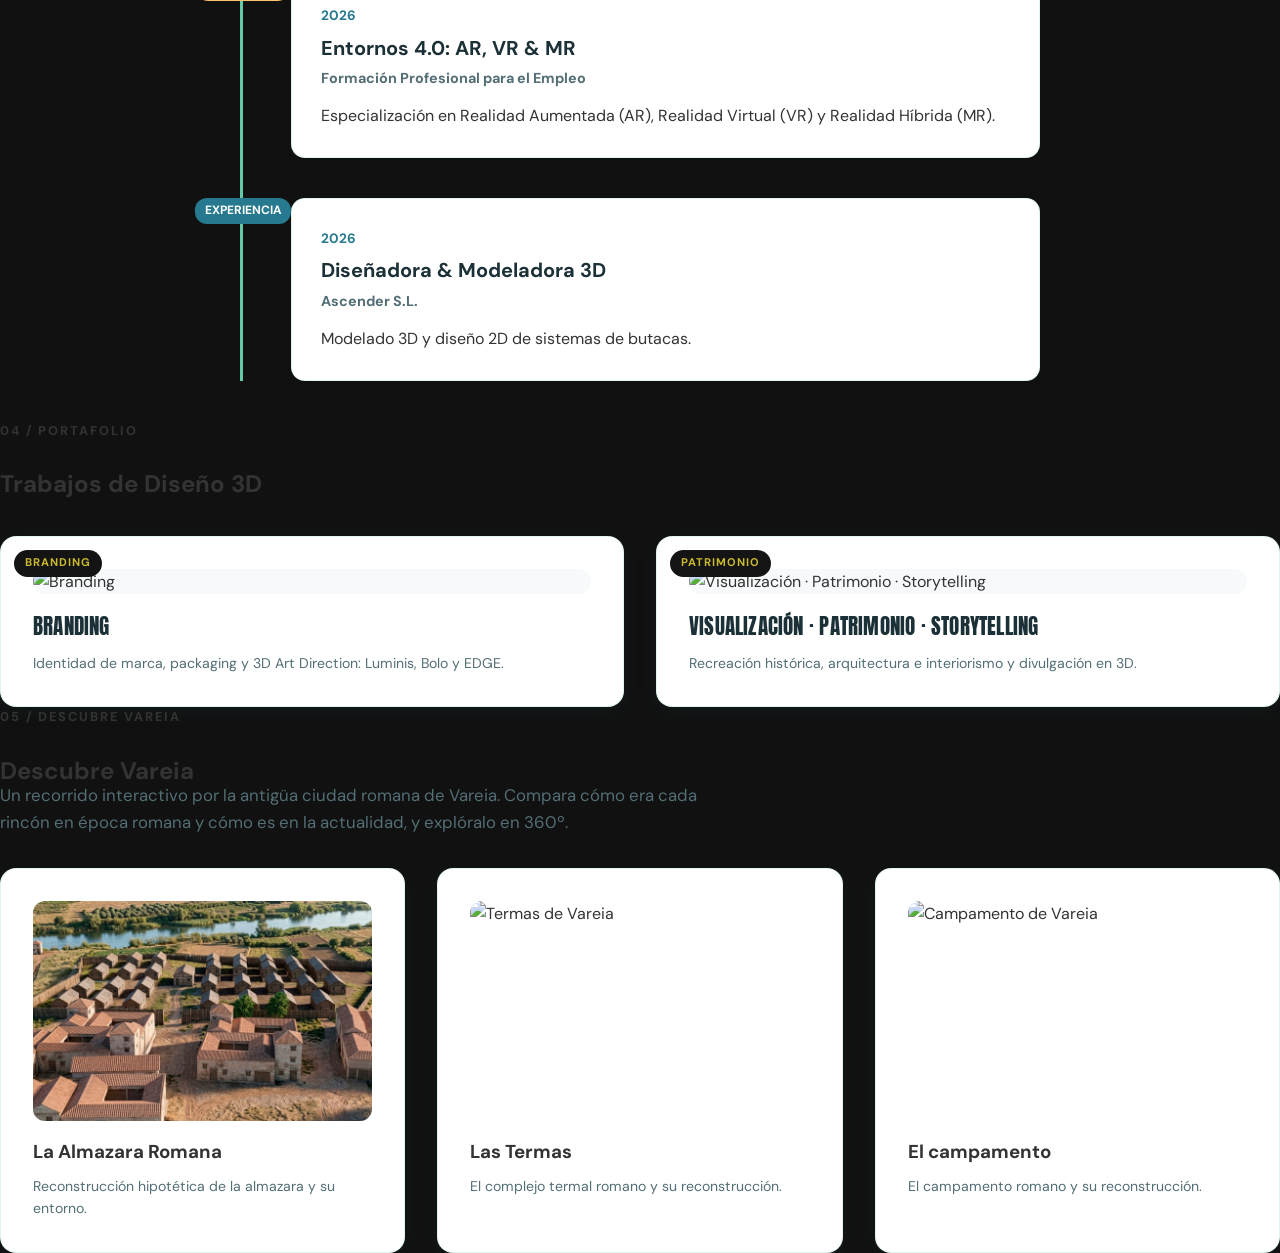
==== commit e5dec919: "Update print statement from 'Hello' to 'Goodbye'" ====
--- a/index.html
+++ b/index.html
@@ -173,611 +173,7 @@
         <div class="section-label">02 / SOFTWARE & HERRAMIENTAS</div>
         <h2>Especialidades Técnicas</h2>
 
-        <!-- HÍBRIDOS: 3D + ANIMACIÓN / TIEMPO REAL -->
-        <div class="software-category">
-          <h3 class="software-category-title">Programas Híbridos</h3>
-          <div class="software-grid">
-            <div class="software-card">
-              <div class="software-icon">
-                <svg viewBox="0 0 24 24" fill="none" stroke="currentColor" stroke-width="2"><path d="M12 2L2 7l10 5 10-5-10-5zM2 17l10 5 10-5M2 12l10 5 10-5"/></svg>
-              </div>
-              <span class="software-name">Autodesk Maya</span>
-              <div class="software-level" role="img" aria-label="Nivel de control: 95%">
-                <div class="software-level-fill" style="width: 95%;"></div>
-              </div>
-              <span class="software-level-text">95%</span>
-            </div>
-
-            <div class="software-card">
-              <div class="software-icon">
-                <svg viewBox="0 0 24 24" fill="none" stroke="currentColor" stroke-width="2"><circle cx="12" cy="12" r="10"/><path d="M12 8v8M8 12h8"/></svg>
-              </div>
-              <span class="software-name">Blender</span>
-              <div class="software-level" role="img" aria-label="Nivel de control: 80%">
-                <div class="software-level-fill" style="width: 80%;"></div>
-              </div>
-              <span class="software-level-text">80%</span>
-            </div>
-
-            <div class="software-card">
-              <div class="software-icon">
-                <svg viewBox="0 0 24 24" fill="none" stroke="currentColor" stroke-width="2"><rect x="3" y="3" width="18" height="18" rx="2"/><path d="M7 7h10v10H7z"/></svg>
-              </div>
-              <span class="software-name">Unreal Engine</span>
-              <div class="software-level" role="img" aria-label="Nivel de control: 80%">
-                <div class="software-level-fill" style="width: 80%;"></div>
-              </div>
-              <span class="software-level-text">80%</span>
-            </div>
-          </div>
-        </div>
-
-        <!-- MODELADO 3D -->
-        <div class="software-category">
-          <h3 class="software-category-title">Modelado 3D</h3>
-          <div class="software-grid">
-            <div class="software-card">
-              <div class="software-icon">
-                <svg viewBox="0 0 24 24" fill="none" stroke="currentColor" stroke-width="2"><path d="M12 2v20M17 5H9.5a3.5 3.5 0 0 0 0 7h5a3.5 3.5 0 0 1 0 7H6"/></svg>
-              </div>
-              <span class="software-name">Autodesk Inventor</span>
-              <div class="software-level" role="img" aria-label="Nivel de control: 80%">
-                <div class="software-level-fill" style="width: 80%;"></div>
-              </div>
-              <span class="software-level-text">80%</span>
-            </div>
-
-            <div class="software-card">
-              <div class="software-icon">
-                <svg viewBox="0 0 24 24" fill="none" stroke="currentColor" stroke-width="2"><path d="M21 16V8a2 2 0 0 0-1-1.73l-7-4a2 2 0 0 0-2 0l-7 4A2 2 0 0 0 3 8v8a2 2 0 0 0 1 1.73l7 4a2 2 0 0 0 2 0l7-4A2 2 0 0 0 21 16z"/></svg>
-              </div>
-              <span class="software-name">ZBrush</span>
-              <div class="software-level" role="img" aria-label="Nivel de control: 65%">
-                <div class="software-level-fill" style="width: 65%;"></div>
-              </div>
-              <span class="software-level-text">65%</span>
-            </div>
-          </div>
-        </div>
-
-        <!-- DISEÑO -->
-        <div class="software-category">
-          <h3 class="software-category-title">2D Art</h3>
-          <div class="software-grid">
-            <div class="software-card">
-              <div class="software-icon">
-                <span class="adobe-tag">Ps</span>
-              </div>
-              <span class="software-name">Photoshop</span>
-              <div class="software-level" role="img" aria-label="Nivel de control: 95%">
-                <div class="software-level-fill" style="width: 95%;"></div>
-              </div>
-              <span class="software-level-text">95%</span>
-            </div>
-
-            <div class="software-card">
-              <div class="software-icon">
-                <svg viewBox="0 0 24 24" fill="none" stroke="currentColor" stroke-width="2"><path d="M3 3h18v18H3zM8 12h8M12 8v8"/></svg>
-              </div>
-              <span class="software-name">AutoCAD</span>
-              <div class="software-level" role="img" aria-label="Nivel de control: 80%">
-                <div class="software-level-fill" style="width: 80%;"></div>
-              </div>
-              <span class="software-level-text">80%</span>
-            </div>
-
-            <div class="software-card">
-              <div class="software-icon">
-                <span class="adobe-tag">Ai</span>
-              </div>
-              <span class="software-name">Illustrator</span>
-              <div class="software-level" role="img" aria-label="Nivel de control: 65%">
-                <div class="software-level-fill" style="width: 65%;"></div>
-              </div>
-              <span class="software-level-text">65%</span>
-            </div>
-          </div>
-        </div>
-
-        <!-- RENDER -->
-        <div class="software-category">
-          <h3 class="software-category-title">Render</h3>
-          <div class="software-grid">
-            <div class="software-card">
-              <div class="software-icon">
-                <svg viewBox="0 0 24 24" fill="none" stroke="currentColor" stroke-width="2"><path d="M12 2L2 22h20L12 2z"/></svg>
-              </div>
-              <span class="software-name">Lumion</span>
-              <div class="software-level" role="img" aria-label="Nivel de control: 80%">
-                <div class="software-level-fill" style="width: 80%;"></div>
-              </div>
-              <span class="software-level-text">80%</span>
-            </div>
-
-            <div class="software-card">
-              <div class="software-icon">
-                <svg viewBox="0 0 24 24" fill="none" stroke="currentColor" stroke-width="2"><circle cx="12" cy="12" r="9"/><path d="M12 3v18"/></svg>
-              </div>
-              <span class="software-name">V-Ray</span>
-              <div class="software-level" role="img" aria-label="Nivel de control: 65%">
-                <div class="software-level-fill" style="width: 65%;"></div>
-              </div>
-              <span class="software-level-text">65%</span>
-            </div>
-          </div>
-        </div>
-      </section>
-      <section class="experience-section reveal" id="experience">
-        <div class="section-label">03 / EDUCACIÓN & EXPERIENCIA</div>
-        <h2>Trayectoria & Reconocimientos</h2>
-
-        <div class="timeline">
-          <div class="timeline-item">
-            <div class="timeline-badge award">🏆 Premio</div>
-            <div class="timeline-content">
-              <span class="timeline-date">2021</span>
-              <h3>Premio Corto de Animación 3D</h3>
-              <span class="timeline-place">La Gota de Leche</span>
-              <p>Reconocimiento al mejor cortometraje de animación 3D.</p>
-            </div>
-          </div>
-
-          <div class="timeline-item">
-            <div class="timeline-badge edu">Formación</div>
-            <div class="timeline-content">
-              <span class="timeline-date">2023 - 2025</span>
-              <h3>F.P. Grado Superior en Animación 3D, Juegos y Entornos Interactivos</h3>
-              <span class="timeline-place">Formación Profesional Superior</span>
-              <p>Especialización en modelado, texturizado, animación e iluminación.</p>
-            </div>
-          </div>
-
-          <div class="timeline-item">
-            <div class="timeline-badge award">🥇 Premio</div>
-            <div class="timeline-content">
-              <span class="timeline-date">2025</span>
-              <h3>1º Premio en RiojaSkills</h3>
-              <span class="timeline-place">RiojaSkills 2025</span>
-              <p>Primer premio en el campeonato autonómico de habilidades profesionales en el área de tecnología y 3D.</p>
-            </div>
-          </div>
-
-          <div class="timeline-item">
-            <div class="timeline-badge work">Proyecto</div>
-            <div class="timeline-content">
-              <span class="timeline-date">2025</span>
-              <h3>Documental Almazara</h3>
-              <span class="timeline-place">C.E.I.P. Varea</span>
-              <p>Recreación en 3D de las ruinas romanas que yacen bajo el colegio de Varea, cedida como herramienta divulgativa para sus alumnos y otros centros.</p>
-            </div>
-          </div>
-
-          <div class="timeline-item">
-            <div class="timeline-badge work">Experiencia</div>
-            <div class="timeline-content">
-              <span class="timeline-date">2025</span>
-              <h3>Diseñadora 3D (Prácticas)</h3>
-              <span class="timeline-place">Render Estudio 3D</span>
-              <p>Desarrollo y modelado de proyectos de visualización arquitectónica y producto.</p>
-            </div>
-          </div>
-
-          <div class="timeline-item">
-            <div class="timeline-badge edu">Formación</div>
-            <div class="timeline-content">
-              <span class="timeline-date">2026</span>
-              <h3>Esculpido Digital & Recreación Histórica 3D</h3>
-              <span class="timeline-place">Kore Formación</span>
-              <p>Cursos especializados en ZBrush y Blender aplicados a la conservación de patrimonio y recreación de ciudades históricas.</p>
-            </div>
-          </div>
-
-          <div class="timeline-item">
-            <div class="timeline-badge award">🏆 Premio</div>
-            <div class="timeline-content">
-              <span class="timeline-date">2026</span>
-              <h3>Representante de La Rioja</h3>
-              <span class="timeline-place">SpainSkills 2026</span>
-              <p>Seleccionada para representar a la comunidad autónoma de La Rioja en las olimpiadas de FP de Animación 3D y Desarrollo.</p>
-            </div>
-          </div>
-
-          <div class="timeline-item">
-            <div class="timeline-badge edu">Formación</div>
-            <div class="timeline-content">
-              <span class="timeline-date">2026</span>
-              <h3>Entornos 4.0: AR, VR & MR</h3>
-              <span class="timeline-place">Formación Profesional para el Empleo</span>
-              <p>Especialización en Realidad Aumentada (AR), Realidad Virtual (VR) y Realidad Híbrida (MR).</p>
-            </div>
-          </div>
-
-          <div class="timeline-item">
-            <div class="timeline-badge work">Experiencia</div>
-            <div class="timeline-content">
-              <span class="timeline-date">2026</span>
-              <h3>Diseñadora & Modeladora 3D</h3>
-              <span class="timeline-place">Ascender S.L.</span>
-              <p>Modelado 3D y diseño 2D de sistemas de butacas.</p>
-            </div>
-          </div>
-        </div>
-      </section>
-      <section class="portfolio-section reveal" id="work-3d">
-        <div class="section-label">04 / PORTAFOLIO</div>
-        <h2>Trabajos de Diseño 3D</h2>
-
-        <!-- VISTA DE REJILLA PRINCIPAL: DOS GRANDES CATEGORÍAS -->
-        <div id="projects-grid-view" class="project-grid project-grid-categories">
-
-          <article class="project-card project-open-btn category-card category-branding" data-project="branding">
-            <div class="project-image-button">
-              <img src="assets/portada luminis.jpg" alt="Branding">
-            </div>
-            <span class="category-tag">Branding</span>
-            <h3>Branding</h3>
-            <p class="project-mini-desc">Identidad de marca, packaging y 3D Art Direction: Luminis, Bolo y EDGE.</p>
-          </article>
-
-          <article class="project-card project-open-btn category-card category-visualizacion" data-project="visualizacion">
-            <div class="project-image-button">
-              <img src="assets/portada vareia.png" alt="Visualización · Patrimonio · Storytelling">
-            </div>
-            <span class="category-tag">Patrimonio</span>
-            <h3>Visualización · Patrimonio · Storytelling</h3>
-            <p class="project-mini-desc">Recreación histórica, arquitectura e interiorismo y divulgación en 3D.</p>
-          </article>
-
-        </div>
-
-        <!-- CONTENEDOR DE DETALLE (GALERÍAS INDIVIDUALES OCULTAS) -->
-        <div id="project-detail-view" style="display: none;">
-
-          <button class="back-to-grid-btn">← Volver</button>
-
-          <!-- ============================================================
-               NIVEL 1: CATEGORÍAS
-               ============================================================ -->
-
-          <!-- CATEGORÍA: BRANDING -->
-          <div id="detail-branding" class="project-detail-content" style="display: none;">
-            <div class="detail-header poster-header">
-              <h2>Branding</h2>
-              <p>Identidad de marca, packaging y 3D Art Direction.</p>
-            </div>
-            <div class="subprojects-grid">
-              <article class="project-card project-open-btn" data-project="luminis">
-                <div class="project-image-button">
-                  <img src="assets/portada luminis.jpg" alt="Luminis">
-                </div>
-                <h3>Luminis</h3>
-                <p class="project-mini-desc">Branding · Packaging · 3D Art Direction para una marca de vino.</p>
-              </article>
-
-              <!-- NUEVO PROYECTO: SUSTITUYE LA IMAGEN POR LA TUYA EN assets/ -->
-              <article class="project-card project-open-btn" data-project="edge">
-                <div class="project-image-button">
-                  <img src="assets/edge-portada.jpg" alt="EDGE - La Escuela de Gema">
-                </div>
-                <h3>EDGE</h3>
-                <p class="project-mini-desc">Identidad visual y aplicaciones de marca para un centro de aprendizaje.</p>
-              </article>
-
-              <article class="project-card project-open-btn" data-project="bolo">
-                <div class="project-image-button">
-                  <img src="assets/Portada bolo.png" alt="Bolo">
-                </div>
-                <h3>Bolo</h3>
-                <p class="project-mini-desc">Bodegón publicitario para posicionamiento de producto comercial.</p>
-              </article>
-            </div>
-          </div>
-
-          <!-- CATEGORÍA: VISUALIZACIÓN · PATRIMONIO · STORYTELLING -->
-          <div id="detail-visualizacion" class="project-detail-content" style="display: none;">
-            <div class="detail-header poster-header">
-              <h2>Visualización · Patrimonio · Storytelling</h2>
-              <p>Reconstrucción histórica, arquitectura e interiorismo y divulgación en 3D.</p>
-            </div>
-            <div class="subprojects-grid">
-              <!-- NUEVO PROYECTO: SUSTITUYE LA IMAGEN POR LA TUYA EN assets/ -->
-              <article class="project-card project-open-btn" data-project="arquitectura">
-                <div class="project-image-button">
-                  <img src="assets/arquitectura-portada.jpg" alt="Arquitectura e interiorismo">
-                </div>
-                <h3>Arquitectura & Interiorismo</h3>
-                <p class="project-mini-desc">Renders de arquitectura e interiorismo en colaboración con Render Estudio 3D.</p>
-              </article>
-
-              <article class="project-card project-open-btn" data-project="almazara">
-                <div class="project-image-button">
-                  <img src="assets/Portada almazara.png" alt="Almazara">
-                </div>
-                <h3>Documental Almazara</h3>
-                <p class="project-mini-desc">Recreación en 3D de la almazara romana de Vareia.</p>
-              </article>
-
-              <article class="project-card project-open-btn" data-project="vareia">
-                <div class="project-image-button">
-                  <img src="assets/portada vareia.png" alt="Vareia">
-                </div>
-                <h3>Vareia</h3>
-                <p class="project-mini-desc">Reconstrucción histórica y entorno interactivo 3D.</p>
-              </article>
-
-              <article class="project-card project-open-btn" data-project="silvano">
-                <div class="project-image-button">
-                  <img src="assets/portada silvano.jpg" alt="Silvano">
-                </div>
-                <h3>Silvano</h3>
-                <p class="project-mini-desc">Proyecto de escultura.</p>
-              </article>
-
-              <article class="project-card project-open-btn" data-project="fuenteencino">
-                <div class="project-image-button">
-                  <img src="assets/fuente del encino.png" alt="La Fuente del Encino">
-                </div>
-                <h3>La Fuente del Encino</h3>
-                <p class="project-mini-desc">Diseño de escenarios, composición e iluminación ambiental.</p>
-              </article>
-            </div>
-          </div>
-
-          <!-- ============================================================
-               NIVEL 2: GALERÍAS INDIVIDUALES
-               ============================================================ -->
-
-          <!-- SUBPROYECTO: BOLO -->
-          <div id="detail-bolo" class="project-detail-content" style="display: none;">
-            <div class="detail-header">
-              <h2>Bolo</h2>
-              <p>Modelado y visualización de producto Bolo.</p>
-            </div>
-            <div class="detail-media-grid">
-              <img src="assets/bolo1.png" alt="Bolo Render 1">
-              <img src="assets/bolo2.png" alt="Bolo Render 2">
-              <img src="assets/bolo3.png" alt="Bolo Render 3">
-            </div>
-          </div>
-
-          <!-- SUBPROYECTO: LUMINIS -->
-          <div id="detail-luminis" class="project-detail-content" style="display: none;">
-            <div class="detail-header">
-              <h2>Luminis</h2>
-              <p>Spot publicitario y desarrollo visual del producto.</p>
-            </div>
-            <div class="detail-media-grid">
-              <img src="assets/patricia-render2.png" alt="Luminis Render 2">
-              <img src="assets/patricia-render3.png" alt="Luminis Render 3">
-              <img src="assets/patricia-vino-cartel.png" alt="Luminis Cartel Vino">
-              <div class="video-wrapper">
-                <video controls poster="assets/Portada luminis.png">
-                  <source src="assets/vino-spot-publicitario.mp4" type="video/mp4">
-                  Tu navegador no soporta el formato de vídeo.
-                </video>
-              </div>
-            </div>
-          </div>
-
-          <!-- SUBPROYECTO: VAREIA (compartido entre Recreaciones 3D y Environment) -->
-          <div id="detail-vareia" class="project-detail-content" style="display: none;">
-            <div class="detail-header">
-              <h2>Vareia</h2>
-              <p>Reconstrucción e integración de espacios.</p>
-            </div>
-            <div class="detail-media-grid">
-              <img src="assets/Render Vareia.png" alt="Vareia Render">
-              <img src="assets/Render Vareia 2.png" alt="Vareia Render 2">
-              <img src="assets/Render Vareia 3.png" alt="Vareia Render 3">
-              <img src="assets/Render Vareia 4.png" alt="Vareia Render 4">
-            </div>
-          </div>
-
-          <!-- SUBPROYECTO: ALMAZARA -->
-          <div id="detail-almazara" class="project-detail-content" style="display: none;">
-            <div class="detail-header">
-              <h2>Almazara</h2>
-              <p style="margin-top: 0.8rem; max-width: 800px; color: var(--pat-muted);">
-              Tras una solida investigación he realizado una hipotética recreación 3D de la almazara romana de Vareia, situada bajo el actual colegio de Varea.
-              Actualmente este trabajo documental y divulgativo es utilizado por el Colegio de Varea para enseñar la historia a sus alumnos y otros centros.
-              </p>
-            </div>
-            <div class="detail-media-grid">
-              <img src="assets/molino.png" alt="Reconstrucción 3D Molino Romano">
-              <img src="assets/PHALERA.jpg" alt="Detalle Pálera Romana 3D">
-              <div class="video-wrapper">
-                <video controls poster="assets/Portada almazara.png">
-                  <source src="assets/Almazara Trailer Patricia.mp4" type="video/mp4">
-                  Tu navegador no soporta el formato de vídeo.
-                </video>
-              </div>
-            </div>
-          </div>
-
-          <!-- SUBPROYECTO: SILVANO -->
-          <div id="detail-silvano" class="project-detail-content" style="display: none;">
-            <div class="detail-header">
-              <h2>Silvano</h2>
-              <p>Recreación a mayor escala de la estatuilla de Silvano que se encontro en Vareia. Se encontro parte de la cabeza.</p>
-            </div>
-            <div class="detail-media-grid">
-              <img src="assets/patricia-martin-silvano-render.webp" alt="Silvano Render 1">
-              <img src="assets/patricia-martin-silvano-render-2.webp" alt="Silvano Render 2">
-              <img src="assets/patri-silvano2.webp" alt="Silvano Render 3">
-              <img src="assets/patri-silvano3.webp" alt="Silvano Render 4">
-              <img src="assets/patri-silvano4.webp" alt="Silvano Render 5">
-            </div>
-          </div>
-
-          <!-- SUBPROYECTO: LA FUENTE DEL ENCINO -->
-          <div id="detail-fuenteencino" class="project-detail-content" style="display: none;">
-            <div class="detail-header">
-              <h2>La Fuente del Encino</h2>
-              <p>La Fuente del Encino se encuentra en Varea, a las afueras de Logroño. Debido a su ubicación y al dificil acceso a la misma, esta reconstrucción permite visitarla desde cualquier parte del mundo.</p>
-            </div>
-            <div class="detail-media-grid">
-              <img src="assets/fuente encino1.png" alt="La Fuente del Encino 1">
-              <img src="assets/fuente encino2.png" alt="La Fuente del Encino 2">
-              <img src="assets/fuente encino3.png" alt="La Fuente del Encino 3">
-            </div>
-          </div>
-
-          <!-- SUBPROYECTO: EDGE (PLANTILLA, SUSTITUYE LAS IMÁGENES CUANDO LAS TENGAS) -->
-          <div id="detail-edge" class="project-detail-content" style="display: none;">
-            <div class="detail-header">
-              <h2>EDGE · La Escuela de Gema</h2>
-              <p>EDGE es un centro de aprendizaje. Aporté la creación de una identidad visual y diferentes aplicaciones de marca, con el objetivo de construir una imagen reconocible y coherente con el centro.</p>
-            </div>
-            <div class="detail-media-grid">
-              <img src="assets/edge1.jpg" alt="EDGE Aplicación de marca 1">
-              <img src="assets/edge2.jpg" alt="EDGE Aplicación de marca 2">
-              <img src="assets/edge3.jpg" alt="EDGE Aplicación de marca 3">
-            </div>
-          </div>
-
-          <!-- SUBPROYECTO: ARQUITECTURA & INTERIORISMO (PLANTILLA, SUSTITUYE LAS IMÁGENES CUANDO LAS TENGAS) -->
-          <div id="detail-arquitectura" class="project-detail-content" style="display: none;">
-            <div class="detail-header">
-              <h2>Arquitectura & Interiorismo</h2>
-              <p>Proyectos en colaboración con Render Estudio 3D. Desarrollo de renders de arquitectura e interiorismo enfocados a la representación fiel de espacios y mobiliario técnico, con especial atención a la topología y al texturizado de maderas y acabados.</p>
-            </div>
-            <div class="detail-media-grid">
-              <img src="assets/arquitectura1.jpg" alt="Render de exterior arquitectónico">
-              <img src="assets/arquitectura2.jpg" alt="Render de mobiliario e interiorismo">
-              <img src="assets/arquitectura3.jpg" alt="Detalle de herrajes y texturizado">
-            </div>
-          </div>
-
-        </div>
-
-      </section>
-      <section class="vareia-section reveal" id="discover-vareia">
-        <div class="section-label">05 / DESCUBRE VAREIA</div>
-        <h2>Descubre Vareia</h2>
-        <p class="vareia-intro">Un recorrido interactivo por la antigüa ciudad romana de Vareia. Compara cómo era cada rincón en época romana y cómo es en la actualidad, y explóralo en 360º.</p>
-
-        <!-- VISTA DE REJILLA DE ZONAS -->
-        <div id="vareia-grid-view" class="vareia-grid">
-
-          <!-- ZONA 1: ALMAZARA ROMANA -->
-          <article class="vareia-card vareia-open-btn" data-vareia-zone="almazara">
-            <div class="vareia-card-image">
-              <img src="assets/vareia-romana.jpg" alt="Almazara Romana de Vareia">
-            </div>
-            <h3>La Almazara Romana</h3>
-            <p class="vareia-mini-desc">Reconstrucción hipotética de la almazara y su entorno.</p>
-          </article>
-
-          <!-- ZONA 2 (PLANTILLA DE EJEMPLO) -->
-          <article class="vareia-card vareia-open-btn" data-vareia-zone="termas">
-            <div class="vareia-card-image">
-              <img src="assets/termas portada.jpg" alt="Termas de Vareia">
-            </div>
-            <h3>Las Termas</h3>
-            <p class="vareia-mini-desc">El complejo termal romano y su reconstrucción.</p>
-          </article>
-
-            <!-- ZONA 3 (PLANTILLA DE EJEMPLO) -->
-          <article class="vareia-card vareia-open-btn" data-vareia-zone="campamento">
-            <div class="vareia-card-image">
-              <img src="assets/campamento portada.jpg" alt="Campamento de Vareia">
-            </div>
-            <h3>El campamento</h3>
-            <p class="vareia-mini-desc">El campamento romano y su reconstrucción.</p>
-          </article>
-
-
-          <!-- AÑADE AQUÍ NUEVAS TARJETAS DE ZONA -->
-
-        </div>
-
-        <!-- VISTA DE DETALLE DE ZONA -->
-        <div id="vareia-detail-view" style="display: none;">
-
-          <button class="back-to-grid-btn back-to-vareia-grid-btn">← Volver a todas las zonas</button>
-
-          <!-- ZONA: CALLE ARTESANOS ROMANA -->
-          <div id="vareia-zone-almazara" class="vareia-zone-detail" style="display: none;">
-            <div class="detail-header">
-              <h2>Calle Artesanos de Vareia</h2>
-              <p>La actual Calle Artesanos de Varea se llama asi debido a que en época romana aqui se encontraba la calle dedicada a la venta de productos (harina, textil, entre otros) 
-                 Reconstrucción de la calle dedicada a la venta de productos en época romana.</p>
-            </div>
-
-            <!-- 1. COMPARADOR ÉPOCA ROMANA / ACTUALIDAD -->
-            <div class="compare-slider">
-              <div class="compare-image compare-before" style="background-image: url('assets/artesanos-romana.jpg');"></div>
-              <div class="compare-image compare-after" style="background-image: url('assets/artesanos-actualidad.jpg');"></div>
-              <span class="compare-label label-before">Época Romana</span>
-              <span class="compare-label label-after">Actualidad</span>
-              <div class="compare-handle"></div>
-              <input type="range" min="0" max="100" value="50" class="compare-range" aria-label="Deslizar para comparar época romana y actualidad">
-            </div>
-
-            <!-- 2. VISOR 360º -->
-            <div class="viewer-360">
-              <div id="pano-almazara" class="viewer-360-canvas" data-panorama="assets/360 Artesanos.png"></div>
-            </div>
-
-            <!-- 3. TEXTO EXPLICATIVO -->
-            <div class="vareia-zone-text">
-              <p>La almazara romana de Vareia era el espacio donde se procesaba la aceituna para obtener aceite, un producto esencial en la economía y la vida cotidiana romana.</p>
-              <p>La reconstrucción digital permite visualizar la disposición original de sus instalaciones, comparándola con el aspecto actual del emplazamiento donde se conservan los restos arqueológicos.</p>
-            </div>
-          </div>
-
-          <!-- ZONA: TERMAS (PLANTILLA DE EJEMPLO, SUSTITUYE LAS IMÁGENES CUANDO LAS TENGAS) -->
-          <div id="vareia-zone-termas" class="vareia-zone-detail" style="display: none;">
-            <div class="detail-header">
-              <h2>Las Termas de Vareia</h2>
-              <p>El complejo termal romano, era el centro de higiene y vida social.El patio interno era el lugar donde realizaban sus ejercicios. </p>
-            </div>
-
-            <!-- 1. COMPARADOR ÉPOCA ROMANA / ACTUALIDAD -->
-            <div class="compare-slider">
-              <div class="compare-image compare-before" style="background-image: url('assets/termas romana.png');"></div>
-              <div class="compare-image compare-after" style="background-image: url('assets/termas actual.jpg');"></div>
-              <span class="compare-label label-before">Época Romana</span>
-              <span class="compare-label label-after">Actualidad</span>
-              <div class="compare-handle"></div>
-              <input type="range" min="0" max="100" value="50" class="compare-range" aria-label="Deslizar para comparar época romana y actualidad">
-            </div>
-
-            <!-- 2. VISOR 360º -->
-            <div class="viewer-360">
-              <div id="pano-termas" class="viewer-360-canvas" data-panorama="assets/360 termas.png"></div>
-            </div>
-
-            <!-- 3. TEXTO EXPLICATIVO -->
-            <div class="vareia-zone-text">
-              <p>Las termas romanas eran mucho más que un lugar de aseo: eran un punto de encuentro social donde se socializaba, se hacían negocios y se disfrutaba del ocio.</p>
-              <p>La reconstrucción muestra la distribución de sus salas (frigidarium, tepidarium y caldarium) y el sistema de calefacción por hipocausto que las hacía funcionar.</p>
-            </div>
-          </div>
-
-          <!-- ZONA: CAMPAMENTO (PLANTILLA DE EJEMPLO, SUSTITUYE LAS IMÁGENES CUANDO LAS TENGAS) -->
-          <div id="vareia-zone-campamento" class="vareia-zone-detail" style="display: none;">
-            <div class="detail-header">
-              <h2>El campamento de Vareia</h2>
-              <p>El campamento Romano </p>
-            </div>
-
-            <!-- 1. COMPARADOR ÉPOCA ROMANA / ACTUALIDAD -->
-            <div class="compare-slider">
-              <div class="compare-image compare-before" style="background-image: url('assets/campamento romana.png');"></div>
-              <div class="compare-image compare-after" style="background-image: url('assets/campamento actual.jpg');"></div>
-              <span class="compare-label label-before">Época Romana</span>
-              <span class="compare-label label-after">Actualidad</span>
-              <div class="compare-handle"></div>
-              <input type="range" min="0" max="100" value="50" class="compare-range" aria-label="Deslizar para comparar época romana y actualidad">
-            </div>
-
-            <!-- 2. VISOR 360º -->
-            <div class="viewer-360">
-              <div id="pano-campamento" class="viewer-360-canvas" data-panorama="assets/360 campamento.png"></div>
-            </div>
-
-            <!-- 3. TEXTO EXPLICATIVO -->
+                    <!-- 3. TEXTO EXPLICATIVO -->
             <div class="vareia-zone-text">
               <p>Las termas romanas eran mucho más que un lugar de aseo: eran un punto de encuentro social donde se socializaba, se hacían negocios y se disfrutaba del ocio.</p>
               <p>La reconstrucción muestra la distribución de sus salas (frigidarium, tepidarium y caldarium) y el sistema de calefacción por hipocausto que las hacía funcionar.</p>
@@ -808,6 +204,644 @@
       <button class="switch-world" data-home="true">← Volver al inicio</button>
     </footer>
   </div>
+        
+                    <!-- 3. TEXTO EXPLICATIVO -->
+            <div class="vareia-zone-text">
+              <p>Las termas romanas eran mucho más que un lugar de aseo: eran un punto de encuentro social donde se socializaba, se hacían negocios y se disfrutaba del ocio.</p>
+              <p>La reconstrucción muestra la distribución de sus salas (frigidarium, tepidarium y caldarium) y el sistema de calefacción por hipocausto que las hacía funcionar.</p>
+            </div>
+          </div>
+
+          <!-- AÑADE AQUÍ NUEVOS BLOQUES .vareia-zone-detail -->
+
+        </div>
+
+      </section>
+      <section class="contact-section reveal" id="contact-patricia">
+        <div class="section-label">06 / CONTACTO</div>
+        <h2>Contacto Profesional</h2>
+        <p>Disponible para colaboraciones y oportunidades profesionales.</p>
+        <ul class="contact-details contact-details-patricia">
+          <li><strong>Teléfono:</strong> <a href="tel:+34628243657">628 243 657</a></li>
+          <li><strong>Email:</strong> <a href="mailto:patriciaanimacion3d@gmail.com">patriciaanimacion3d@gmail.com</a></li>
+          <!-- SUSTITUYE POR TUS URLS REALES -->
+          <li><strong>ArtStation:</strong> <a href="#" target="_blank" rel="noopener">patriciaanimacion3d</a></li>
+          <li><strong>LinkedIn:</strong> <a href="#" target="_blank" rel="noopener">Patricia Martín</a></li>
+        </ul>
+      </section>
+    </div>
+
+    <footer class="site-footer">
+      <span>© Patricia Martín</span>
+      <button class="switch-world" data-home="true">← Volver al inicio</button>
+    </footer>
+  </div>
+
+        <!-- HÍBRIDOS: 3D + ANIMACIÓN / TIEMPO REAL -->
+        <div class="software-category">
+          <h3 class="software-category-title">Programas Híbridos</h3>
+          <div class="software-grid">
+            <div class="software-card">
+              <div class="software-icon">
+                <svg viewBox="0 0 24 24" fill="none" stroke="currentColor" stroke-width="2"><path d="M12 2L2 7l10 5 10-5-10-5zM2 17l10 5 10-5M2 12l10 5 10-5"/></svg>
+              </div>
+              <span class="software-name">Autodesk Maya</span>
+              <div class="software-level" role="img" aria-label="Nivel de control: 95%">
+                <div class="software-level-fill" style="width: 95%;"></div>
+              </div>
+              <span class="software-level-text">95%</span>
+            </div>
+
+            <div class="software-card">
+              <div class="software-icon">
+                <svg viewBox="0 0 24 24" fill="none" stroke="currentColor" stroke-width="2"><circle cx="12" cy="12" r="10"/><path d="M12 8v8M8 12h8"/></svg>
+              </div>
+              <span class="software-name">Blender</span>
+              <div class="software-level" role="img" aria-label="Nivel de control: 80%">
+                <div class="software-level-fill" style="width: 80%;"></div>
+              </div>
+              <span class="software-level-text">80%</span>
+            </div>
+
+            <div class="software-card">
+              <div class="software-icon">
+                <svg viewBox="0 0 24 24" fill="none" stroke="currentColor" stroke-width="2"><rect x="3" y="3" width="18" height="18" rx="2"/><path d="M7 7h10v10H7z"/></svg>
+              </div>
+              <span class="software-name">Unreal Engine</span>
+              <div class="software-level" role="img" aria-label="Nivel de control: 80%">
+                <div class="software-level-fill" style="width: 80%;"></div>
+              </div>
+              <span class="software-level-text">80%</span>
+            </div>
+          </div>
+        </div>
+
+        <!-- MODELADO 3D -->
+        <div class="software-category">
+          <h3 class="software-category-title">Modelado 3D</h3>
+          <div class="software-grid">
+            <div class="software-card">
+              <div class="software-icon">
+                <svg viewBox="0 0 24 24" fill="none" stroke="currentColor" stroke-width="2"><path d="M12 2v20M17 5H9.5a3.5 3.5 0 0 0 0 7h5a3.5 3.5 0 0 1 0 7H6"/></svg>
+              </div>
+              <span class="software-name">Autodesk Inventor</span>
+              <div class="software-level" role="img" aria-label="Nivel de control: 80%">
+                <div class="software-level-fill" style="width: 80%;"></div>
+              </div>
+              <span class="software-level-text">80%</span>
+            </div>
+
+            <div class="software-card">
+              <div class="software-icon">
+                <svg viewBox="0 0 24 24" fill="none" stroke="currentColor" stroke-width="2"><path d="M21 16V8a2 2 0 0 0-1-1.73l-7-4a2 2 0 0 0-2 0l-7 4A2 2 0 0 0 3 8v8a2 2 0 0 0 1 1.73l7 4a2 2 0 0 0 2 0l7-4A2 2 0 0 0 21 16z"/></svg>
+              </div>
+              <span class="software-name">ZBrush</span>
+              <div class="software-level" role="img" aria-label="Nivel de control: 65%">
+                <div class="software-level-fill" style="width: 65%;"></div>
+              </div>
+              <span class="software-level-text">65%</span>
+            </div>
+          </div>
+        </div>
+
+        <!-- DISEÑO -->
+        <div class="software-category">
+          <h3 class="software-category-title">2D Art</h3>
+          <div class="software-grid">
+            <div class="software-card">
+              <div class="software-icon">
+                <span class="adobe-tag">Ps</span>
+              </div>
+              <span class="software-name">Photoshop</span>
+              <div class="software-level" role="img" aria-label="Nivel de control: 95%">
+                <div class="software-level-fill" style="width: 95%;"></div>
+              </div>
+              <span class="software-level-text">95%</span>
+            </div>
+
+            <div class="software-card">
+              <div class="software-icon">
+                <svg viewBox="0 0 24 24" fill="none" stroke="currentColor" stroke-width="2"><path d="M3 3h18v18H3zM8 12h8M12 8v8"/></svg>
+              </div>
+              <span class="software-name">AutoCAD</span>
+              <div class="software-level" role="img" aria-label="Nivel de control: 80%">
+                <div class="software-level-fill" style="width: 80%;"></div>
+              </div>
+              <span class="software-level-text">80%</span>
+            </div>
+
+            <div class="software-card">
+              <div class="software-icon">
+                <span class="adobe-tag">Ai</span>
+              </div>
+              <span class="software-name">Illustrator</span>
+              <div class="software-level" role="img" aria-label="Nivel de control: 65%">
+                <div class="software-level-fill" style="width: 65%;"></div>
+              </div>
+              <span class="software-level-text">65%</span>
+            </div>
+          </div>
+        </div>
+
+        <!-- RENDER -->
+        <div class="software-category">
+          <h3 class="software-category-title">Render</h3>
+          <div class="software-grid">
+            <div class="software-card">
+              <div class="software-icon">
+                <svg viewBox="0 0 24 24" fill="none" stroke="currentColor" stroke-width="2"><path d="M12 2L2 22h20L12 2z"/></svg>
+              </div>
+              <span class="software-name">Lumion</span>
+              <div class="software-level" role="img" aria-label="Nivel de control: 80%">
+                <div class="software-level-fill" style="width: 80%;"></div>
+              </div>
+              <span class="software-level-text">80%</span>
+            </div>
+
+            <div class="software-card">
+              <div class="software-icon">
+                <svg viewBox="0 0 24 24" fill="none" stroke="currentColor" stroke-width="2"><circle cx="12" cy="12" r="9"/><path d="M12 3v18"/></svg>
+              </div>
+              <span class="software-name">V-Ray</span>
+              <div class="software-level" role="img" aria-label="Nivel de control: 65%">
+                <div class="software-level-fill" style="width: 65%;"></div>
+              </div>
+              <span class="software-level-text">65%</span>
+            </div>
+          </div>
+        </div>
+      </section>
+      <section class="experience-section reveal" id="experience">
+        <div class="section-label">03 / EDUCACIÓN & EXPERIENCIA</div>
+        <h2>Trayectoria & Reconocimientos</h2>
+
+        <div class="timeline">
+          <div class="timeline-item">
+            <div class="timeline-badge award">🏆 Premio</div>
+            <div class="timeline-content">
+              <span class="timeline-date">2021</span>
+              <h3>Premio Corto de Animación 3D</h3>
+              <span class="timeline-place">La Gota de Leche</span>
+              <p>Reconocimiento al mejor cortometraje de animación 3D.</p>
+            </div>
+          </div>
+
+          <div class="timeline-item">
+            <div class="timeline-badge edu">Formación</div>
+            <div class="timeline-content">
+              <span class="timeline-date">2023 - 2025</span>
+              <h3>F.P. Grado Superior en Animación 3D, Juegos y Entornos Interactivos</h3>
+              <span class="timeline-place">Formación Profesional Superior</span>
+              <p>Especialización en modelado, texturizado, animación e iluminación.</p>
+            </div>
+          </div>
+
+          <div class="timeline-item">
+            <div class="timeline-badge award">🥇 Premio</div>
+            <div class="timeline-content">
+              <span class="timeline-date">2025</span>
+              <h3>1º Premio en RiojaSkills</h3>
+              <span class="timeline-place">RiojaSkills 2025</span>
+              <p>Primer premio en el campeonato autonómico de habilidades profesionales en el área de tecnología y 3D.</p>
+            </div>
+          </div>
+
+          <div class="timeline-item">
+            <div class="timeline-badge work">Proyecto</div>
+            <div class="timeline-content">
+              <span class="timeline-date">2025</span>
+              <h3>Documental Almazara</h3>
+              <span class="timeline-place">C.E.I.P. Varea</span>
+              <p>Recreación en 3D de las ruinas romanas que yacen bajo el colegio de Varea, cedida como herramienta divulgativa para sus alumnos y otros centros.</p>
+            </div>
+          </div>
+
+          <div class="timeline-item">
+            <div class="timeline-badge work">Experiencia</div>
+            <div class="timeline-content">
+              <span class="timeline-date">2025</span>
+              <h3>Diseñadora 3D (Prácticas)</h3>
+              <span class="timeline-place">Render Estudio 3D</span>
+              <p>Desarrollo y modelado de proyectos de visualización arquitectónica y producto.</p>
+            </div>
+          </div>
+
+          <div class="timeline-item">
+            <div class="timeline-badge edu">Formación</div>
+            <div class="timeline-content">
+              <span class="timeline-date">2026</span>
+              <h3>Esculpido Digital & Recreación Histórica 3D</h3>
+              <span class="timeline-place">Kore Formación</span>
+              <p>Cursos especializados en ZBrush y Blender aplicados a la conservación de patrimonio y recreación de ciudades históricas.</p>
+            </div>
+          </div>
+
+          <div class="timeline-item">
+            <div class="timeline-badge award">🏆 Premio</div>
+            <div class="timeline-content">
+              <span class="timeline-date">2026</span>
+              <h3>Representante de La Rioja</h3>
+              <span class="timeline-place">SpainSkills 2026</span>
+              <p>Seleccionada para representar a la comunidad autónoma de La Rioja en las olimpiadas de FP de Animación 3D y Desarrollo.</p>
+            </div>
+          </div>
+
+          <div class="timeline-item">
+            <div class="timeline-badge edu">Formación</div>
+            <div class="timeline-content">
+              <span class="timeline-date">2026</span>
+              <h3>Entornos 4.0: AR, VR & MR</h3>
+              <span class="timeline-place">Formación Profesional para el Empleo</span>
+              <p>Especialización en Realidad Aumentada (AR), Realidad Virtual (VR) y Realidad Híbrida (MR).</p>
+            </div>
+          </div>
+
+          <div class="timeline-item">
+            <div class="timeline-badge work">Experiencia</div>
+            <div class="timeline-content">
+              <span class="timeline-date">2026</span>
+              <h3>Diseñadora & Modeladora 3D</h3>
+              <span class="timeline-place">Ascender S.L.</span>
+              <p>Modelado 3D y diseño 2D de sistemas de butacas.</p>
+            </div>
+          </div>
+        </div>
+      </section>
+      <section class="portfolio-section reveal" id="work-3d">
+        <div class="section-label">04 / PORTAFOLIO</div>
+        <h2>Trabajos de Diseño 3D</h2>
+
+        <!-- VISTA DE REJILLA PRINCIPAL: DOS GRANDES CATEGORÍAS -->
+        <div id="projects-grid-view" class="project-grid project-grid-categories">
+
+          <article class="project-card project-open-btn category-card category-branding" data-project="branding">
+            <div class="project-image-button">
+              <img src="assets/portada luminis.jpg" alt="Branding">
+            </div>
+            <span class="category-tag">Branding</span>
+            <h3>Branding</h3>
+            <p class="project-mini-desc">Identidad de marca, packaging y 3D Art Direction: Luminis, Bolo y EDGE.</p>
+          </article>
+
+          <article class="project-card project-open-btn category-card category-visualizacion" data-project="visualizacion">
+            <div class="project-image-button">
+              <img src="assets/portada vareia.png" alt="Visualización · Patrimonio · Storytelling">
+            </div>
+            <span class="category-tag">Patrimonio</span>
+            <h3>Visualización · Patrimonio · Storytelling</h3>
+            <p class="project-mini-desc">Recreación histórica, arquitectura e interiorismo y divulgación en 3D.</p>
+          </article>
+
+        </div>
+
+        <!-- CONTENEDOR DE DETALLE (GALERÍAS INDIVIDUALES OCULTAS) -->
+        <div id="project-detail-view" style="display: none;">
+
+          <button class="back-to-grid-btn">← Volver</button>
+
+          <!-- ============================================================
+               NIVEL 1: CATEGORÍAS
+               ============================================================ -->
+
+          <!-- CATEGORÍA: BRANDING -->
+          <div id="detail-branding" class="project-detail-content" style="display: none;">
+            <div class="detail-header poster-header">
+              <h2>Branding</h2>
+              <p>Identidad de marca, packaging y 3D Art Direction.</p>
+            </div>
+            <div class="subprojects-grid">
+              <article class="project-card project-open-btn" data-project="luminis">
+                <div class="project-image-button">
+                  <img src="assets/portada luminis.jpg" alt="Luminis">
+                </div>
+                <h3>Luminis</h3>
+                <p class="project-mini-desc">Branding · Packaging · 3D Art Direction para una marca de vino.</p>
+              </article>
+
+              <!-- NUEVO PROYECTO: SUSTITUYE LA IMAGEN POR LA TUYA EN assets/ -->
+              <article class="project-card project-open-btn" data-project="edge">
+                <div class="project-image-button">
+                  <img src="assets/edge-portada.jpg" alt="EDGE - La Escuela de Gema">
+                </div>
+                <h3>EDGE</h3>
+                <p class="project-mini-desc">Identidad visual y aplicaciones de marca para un centro de aprendizaje.</p>
+              </article>
+
+              <article class="project-card project-open-btn" data-project="bolo">
+                <div class="project-image-button">
+                  <img src="assets/Portada bolo.png" alt="Bolo">
+                </div>
+                <h3>Bolo</h3>
+                <p class="project-mini-desc">Bodegón publicitario para posicionamiento de producto comercial.</p>
+              </article>
+            </div>
+          </div>
+
+          <!-- CATEGORÍA: VISUALIZACIÓN · PATRIMONIO · STORYTELLING -->
+          <div id="detail-visualizacion" class="project-detail-content" style="display: none;">
+            <div class="detail-header poster-header">
+              <h2>Visualización · Patrimonio · Storytelling</h2>
+              <p>Reconstrucción histórica, arquitectura e interiorismo y divulgación en 3D.</p>
+            </div>
+            <div class="subprojects-grid">
+              <!-- NUEVO PROYECTO: SUSTITUYE LA IMAGEN POR LA TUYA EN assets/ -->
+              <article class="project-card project-open-btn" data-project="arquitectura">
+                <div class="project-image-button">
+                  <img src="assets/arquitectura-portada.jpg" alt="Arquitectura e interiorismo">
+                </div>
+                <h3>Arquitectura & Interiorismo</h3>
+                <p class="project-mini-desc">Renders de arquitectura e interiorismo en colaboración con Render Estudio 3D.</p>
+              </article>
+
+              <article class="project-card project-open-btn" data-project="almazara">
+                <div class="project-image-button">
+                  <img src="assets/Portada almazara.png" alt="Almazara">
+                </div>
+                <h3>Documental Almazara</h3>
+                <p class="project-mini-desc">Recreación en 3D de la almazara romana de Vareia.</p>
+              </article>
+
+              <article class="project-card project-open-btn" data-project="vareia">
+                <div class="project-image-button">
+                  <img src="assets/portada vareia.png" alt="Vareia">
+                </div>
+                <h3>Vareia</h3>
+                <p class="project-mini-desc">Reconstrucción histórica y entorno interactivo 3D.</p>
+              </article>
+
+              <article class="project-card project-open-btn" data-project="silvano">
+                <div class="project-image-button">
+                  <img src="assets/portada silvano.jpg" alt="Silvano">
+                </div>
+                <h3>Silvano</h3>
+                <p class="project-mini-desc">Proyecto de escultura.</p>
+              </article>
+
+              <article class="project-card project-open-btn" data-project="fuenteencino">
+                <div class="project-image-button">
+                  <img src="assets/fuente del encino.png" alt="La Fuente del Encino">
+                </div>
+                <h3>La Fuente del Encino</h3>
+                <p class="project-mini-desc">Diseño de escenarios, composición e iluminación ambiental.</p>
+              </article>
+            </div>
+          </div>
+
+          <!-- ============================================================
+               NIVEL 2: GALERÍAS INDIVIDUALES
+               ============================================================ -->
+
+          <!-- SUBPROYECTO: BOLO -->
+          <div id="detail-bolo" class="project-detail-content" style="display: none;">
+            <div class="detail-header">
+              <h2>Bolo</h2>
+              <p>Modelado y visualización de producto Bolo.</p>
+            </div>
+            <div class="detail-media-grid">
+              <img src="assets/bolo1.png" alt="Bolo Render 1">
+              <img src="assets/bolo2.png" alt="Bolo Render 2">
+              <img src="assets/bolo3.png" alt="Bolo Render 3">
+            </div>
+          </div>
+
+          <!-- SUBPROYECTO: LUMINIS -->
+          <div id="detail-luminis" class="project-detail-content" style="display: none;">
+            <div class="detail-header">
+              <h2>Luminis</h2>
+              <p>Spot publicitario y desarrollo visual del producto.</p>
+            </div>
+            <div class="detail-media-grid">
+              <img src="assets/patricia-render2.png" alt="Luminis Render 2">
+              <img src="assets/patricia-render3.png" alt="Luminis Render 3">
+              <img src="assets/patricia-vino-cartel.png" alt="Luminis Cartel Vino">
+              <div class="video-wrapper">
+                <video controls poster="assets/Portada luminis.png">
+                  <source src="assets/vino-spot-publicitario.mp4" type="video/mp4">
+                  Tu navegador no soporta el formato de vídeo.
+                </video>
+              </div>
+            </div>
+          </div>
+
+          <!-- SUBPROYECTO: VAREIA (compartido entre Recreaciones 3D y Environment) -->
+          <div id="detail-vareia" class="project-detail-content" style="display: none;">
+            <div class="detail-header">
+              <h2>Vareia</h2>
+              <p>Reconstrucción e integración de espacios.</p>
+            </div>
+            <div class="detail-media-grid">
+              <img src="assets/Render Vareia.png" alt="Vareia Render">
+              <img src="assets/Render Vareia 2.png" alt="Vareia Render 2">
+              <img src="assets/Render Vareia 3.png" alt="Vareia Render 3">
+              <img src="assets/Render Vareia 4.png" alt="Vareia Render 4">
+            </div>
+          </div>
+
+          <!-- SUBPROYECTO: ALMAZARA -->
+          <div id="detail-almazara" class="project-detail-content" style="display: none;">
+            <div class="detail-header">
+              <h2>Almazara</h2>
+              <p style="margin-top: 0.8rem; max-width: 800px; color: var(--pat-muted);">
+              Tras una solida investigación he realizado una hipotética recreación 3D de la almazara romana de Vareia, situada bajo el actual colegio de Varea.
+              Actualmente este trabajo documental y divulgativo es utilizado por el Colegio de Varea para enseñar la historia a sus alumnos y otros centros.
+              </p>
+            </div>
+            <div class="detail-media-grid">
+              <img src="assets/molino.png" alt="Reconstrucción 3D Molino Romano">
+              <img src="assets/PHALERA.jpg" alt="Detalle Pálera Romana 3D">
+              <div class="video-wrapper">
+                <video controls poster="assets/Portada almazara.png">
+                  <source src="assets/Almazara Trailer Patricia.mp4" type="video/mp4">
+                  Tu navegador no soporta el formato de vídeo.
+                </video>
+              </div>
+            </div>
+          </div>
+
+          <!-- SUBPROYECTO: SILVANO -->
+          <div id="detail-silvano" class="project-detail-content" style="display: none;">
+            <div class="detail-header">
+              <h2>Silvano</h2>
+              <p>Recreación a mayor escala de la estatuilla de Silvano que se encontro en Vareia. Se encontro parte de la cabeza.</p>
+            </div>
+            <div class="detail-media-grid">
+              <img src="assets/patricia-martin-silvano-render.webp" alt="Silvano Render 1">
+              <img src="assets/patricia-martin-silvano-render-2.webp" alt="Silvano Render 2">
+              <img src="assets/patri-silvano2.webp" alt="Silvano Render 3">
+              <img src="assets/patri-silvano3.webp" alt="Silvano Render 4">
+              <img src="assets/patri-silvano4.webp" alt="Silvano Render 5">
+            </div>
+          </div>
+
+          <!-- SUBPROYECTO: LA FUENTE DEL ENCINO -->
+          <div id="detail-fuenteencino" class="project-detail-content" style="display: none;">
+            <div class="detail-header">
+              <h2>La Fuente del Encino</h2>
+              <p>La Fuente del Encino se encuentra en Varea, a las afueras de Logroño. Debido a su ubicación y al dificil acceso a la misma, esta reconstrucción permite visitarla desde cualquier parte del mundo.</p>
+            </div>
+            <div class="detail-media-grid">
+              <img src="assets/fuente encino1.png" alt="La Fuente del Encino 1">
+              <img src="assets/fuente encino2.png" alt="La Fuente del Encino 2">
+              <img src="assets/fuente encino3.png" alt="La Fuente del Encino 3">
+            </div>
+          </div>
+
+          <!-- SUBPROYECTO: EDEGE (PLANTILLA, SUSTITUYE LAS IMÁGENES CUANDO LAS TENGAS) -->
+          <div id="detail-edge" class="project-detail-content" style="display: none;">
+            <div class="detail-header">
+              <h2>EDEGE · La Escuela de Gema</h2>
+              <p>EDEGE es un centro de aprendizaje. Aporté la creación de una identidad visual y diferentes aplicaciones de marca, con el objetivo de construir una imagen reconocible y coherente con el centro.</p>
+            </div>
+            <div class="detail-media-grid">
+              <img src="assets/edge1.jpg" alt="EDGE Aplicación de marca 1">
+              <img src="assets/edge2.jpg" alt="EDGE Aplicación de marca 2">
+              <img src="assets/edge3.jpg" alt="EDGE Aplicación de marca 3">
+            </div>
+          </div>
+
+          <!-- SUBPROYECTO: ARQUITECTURA & INTERIORISMO (PLANTILLA, SUSTITUYE LAS IMÁGENES CUANDO LAS TENGAS) -->
+          <div id="detail-arquitectura" class="project-detail-content" style="display: none;">
+            <div class="detail-header">
+              <h2>Arquitectura & Interiorismo</h2>
+              <p>Proyectos en colaboración con Render Estudio 3D. Desarrollo de renders de arquitectura e interiorismo enfocados a la representación fiel de espacios y mobiliario técnico, con especial atención a la topología y al texturizado de maderas y acabados.</p>
+            </div>
+            <div class="detail-media-grid">
+              <img src="assets/arquitectura1.jpg" alt="Render de exterior arquitectónico">
+              <img src="assets/arquitectura2.jpg" alt="Render de mobiliario e interiorismo">
+              <img src="assets/arquitectura3.jpg" alt="Detalle de herrajes y texturizado">
+            </div>
+          </div>
+
+        </div>
+
+      </section>
+      <section class="vareia-section reveal" id="discover-vareia">
+        <div class="section-label">05 / DESCUBRE VAREIA</div>
+        <h2>Descubre Vareia</h2>
+        <p class="vareia-intro">Un recorrido interactivo por la antigüa ciudad romana de Vareia. Compara cómo era cada rincón en época romana y cómo es en la actualidad, y explóralo en 360º.</p>
+
+        <!-- VISTA DE REJILLA DE ZONAS -->
+        <div id="vareia-grid-view" class="vareia-grid">
+
+          <!-- ZONA 1: ALMAZARA ROMANA -->
+          <article class="vareia-card vareia-open-btn" data-vareia-zone="almazara">
+            <div class="vareia-card-image">
+              <img src="assets/vareia-romana.jpg" alt="Almazara Romana de Vareia">
+            </div>
+            <h3>La Almazara Romana</h3>
+            <p class="vareia-mini-desc">Reconstrucción hipotética de la almazara y su entorno.</p>
+          </article>
+
+          <!-- ZONA 2 (PLANTILLA DE EJEMPLO) -->
+          <article class="vareia-card vareia-open-btn" data-vareia-zone="termas">
+            <div class="vareia-card-image">
+              <img src="assets/termas portada.jpg" alt="Termas de Vareia">
+            </div>
+            <h3>Las Termas</h3>
+            <p class="vareia-mini-desc">El complejo termal romano y su reconstrucción.</p>
+          </article>
+
+            <!-- ZONA 3 (PLANTILLA DE EJEMPLO) -->
+          <article class="vareia-card vareia-open-btn" data-vareia-zone="campamento">
+            <div class="vareia-card-image">
+              <img src="assets/campamento portada.jpg" alt="Campamento de Vareia">
+            </div>
+            <h3>El campamento</h3>
+            <p class="vareia-mini-desc">El campamento romano y su reconstrucción.</p>
+          </article>
+
+
+          <!-- AÑADE AQUÍ NUEVAS TARJETAS DE ZONA -->
+
+        </div>
+
+        <!-- VISTA DE DETALLE DE ZONA -->
+        <div id="vareia-detail-view" style="display: none;">
+
+          <button class="back-to-grid-btn back-to-vareia-grid-btn">← Volver a todas las zonas</button>
+
+          <!-- ZONA: CALLE ARTESANOS ROMANA -->
+          <div id="vareia-zone-almazara" class="vareia-zone-detail" style="display: none;">
+            <div class="detail-header">
+              <h2>Calle Artesanos de Vareia</h2>
+              <p>La actual Calle Artesanos de Varea se llama asi debido a que en época romana aqui se encontraba la calle dedicada a la venta de productos (harina, textil, entre otros) 
+                 Reconstrucción de la calle dedicada a la venta de productos en época romana.</p>
+            </div>
+
+            <!-- 1. COMPARADOR ÉPOCA ROMANA / ACTUALIDAD -->
+            <div class="compare-slider">
+              <div class="compare-image compare-before" style="background-image: url('assets/artesanos-romana.jpg');"></div>
+              <div class="compare-image compare-after" style="background-image: url('assets/artesanos-actualidad.jpg');"></div>
+              <span class="compare-label label-before">Época Romana</span>
+              <span class="compare-label label-after">Actualidad</span>
+              <div class="compare-handle"></div>
+              <input type="range" min="0" max="100" value="50" class="compare-range" aria-label="Deslizar para comparar época romana y actualidad">
+            </div>
+
+            <!-- 2. VISOR 360º -->
+            <div class="viewer-360">
+              <div id="pano-almazara" class="viewer-360-canvas" data-panorama="assets/360 Artesanos.png"></div>
+            </div>
+
+            <!-- 3. TEXTO EXPLICATIVO -->
+            <div class="vareia-zone-text">
+              <p>La almazara romana de Vareia era el espacio donde se procesaba la aceituna para obtener aceite, un producto esencial en la economía y la vida cotidiana romana.</p>
+              <p>La reconstrucción digital permite visualizar la disposición original de sus instalaciones, comparándola con el aspecto actual del emplazamiento donde se conservan los restos arqueológicos.</p>
+            </div>
+          </div>
+
+          <!-- ZONA: TERMAS (PLANTILLA DE EJEMPLO, SUSTITUYE LAS IMÁGENES CUANDO LAS TENGAS) -->
+          <div id="vareia-zone-termas" class="vareia-zone-detail" style="display: none;">
+            <div class="detail-header">
+              <h2>Las Termas de Vareia</h2>
+              <p>El complejo termal romano, era el centro de higiene y vida social.El patio interno era el lugar donde realizaban sus ejercicios. </p>
+            </div>
+
+            <!-- 1. COMPARADOR ÉPOCA ROMANA / ACTUALIDAD -->
+            <div class="compare-slider">
+              <div class="compare-image compare-before" style="background-image: url('assets/termas romana.png');"></div>
+              <div class="compare-image compare-after" style="background-image: url('assets/termas actual.jpg');"></div>
+              <span class="compare-label label-before">Época Romana</span>
+              <span class="compare-label label-after">Actualidad</span>
+              <div class="compare-handle"></div>
+              <input type="range" min="0" max="100" value="50" class="compare-range" aria-label="Deslizar para comparar época romana y actualidad">
+            </div>
+
+            <!-- 2. VISOR 360º -->
+            <div class="viewer-360">
+              <div id="pano-termas" class="viewer-360-canvas" data-panorama="assets/360 termas.png"></div>
+            </div>
+
+            <!-- 3. TEXTO EXPLICATIVO -->
+            <div class="vareia-zone-text">
+              <p>Las termas romanas eran mucho más que un lugar de aseo: eran un punto de encuentro social donde se socializaba, se hacían negocios y se disfrutaba del ocio.</p>
+              <p>La reconstrucción muestra la distribución de sus salas (frigidarium, tepidarium y caldarium) y el sistema de calefacción por hipocausto que las hacía funcionar.</p>
+            </div>
+          </div>
+
+          <!-- ZONA: CAMPAMENTO (PLANTILLA DE EJEMPLO, SUSTITUYE LAS IMÁGENES CUANDO LAS TENGAS) -->
+          <div id="vareia-zone-campamento" class="vareia-zone-detail" style="display: none;">
+            <div class="detail-header">
+              <h2>El campamento de Vareia</h2>
+              <p>El campamento Romano </p>
+            </div>
+
+            <!-- 1. COMPARADOR ÉPOCA ROMANA / ACTUALIDAD -->
+            <div class="compare-slider">
+              <div class="compare-image compare-before" style="background-image: url('assets/campamento romana.png');"></div>
+              <div class="compare-image compare-after" style="background-image: url('assets/campamento actual.jpg');"></div>
+              <span class="compare-label label-before">Época Romana</span>
+              <span class="compare-label label-after">Actualidad</span>
+              <div class="compare-handle"></div>
+              <input type="range" min="0" max="100" value="50" class="compare-range" aria-label="Deslizar para comparar época romana y actualidad">
+            </div>
+
+            <!-- 2. VISOR 360º -->
+            <div class="viewer-360">
+              <div id="pano-campamento" class="viewer-360-canvas" data-panorama="assets/360 campamento.png"></div>
+            </div>
+
+
 
 
   <!-- WEB DE LA MAGA PICA (MAGIA) -->
--- a/style.css
+++ b/style.css
@@ -41,6 +41,7 @@
 
 html {
   scroll-behavior: smooth;
+  overflow-x: hidden;
 }
 
 body {
@@ -48,6 +49,12 @@
   line-height: 1.6;
   background-color: #111;
   color: #333;
+  overflow-x: hidden;
+}
+
+img, video {
+  max-width: 100%;
+  height: auto;
 }
 
 a {
@@ -490,8 +497,10 @@
 
 .site-header nav {
   display: flex;
+  flex-wrap: wrap;
   align-items: center;
-  gap: 1.8rem;
+  justify-content: flex-end;
+  gap: 1rem 1.8rem;
 }
 
 .site-header nav a {
@@ -600,6 +609,10 @@
 }
 
 .nav-dropdown:hover .dropdown-menu {
+  display: block;
+}
+
+.nav-dropdown.open .dropdown-menu {
   display: block;
 }
 
@@ -678,6 +691,56 @@
 
 .hero-badge-icon { font-size: 1rem; }
 
+/* PORTADA "PORTFOLIO 2026" DENTRO DE LA PROPIA PÁGINA DE PATRICIA */
+.hero-patricia-cover {
+  display: flex;
+  align-items: center;
+  justify-content: center;
+  min-height: 78vh;
+  padding-top: 6rem;
+}
+
+.hero-patricia-cover .cover-wordmark-page {
+  align-items: center;
+  margin-bottom: 1.4rem;
+}
+
+.hero-patricia-cover .cv-letter {
+  font-size: clamp(3.4rem, 10vw, 7.5rem);
+}
+
+.hero-subtitle {
+  font-family: 'DM Sans', sans-serif;
+  font-weight: 700;
+  letter-spacing: 3px;
+  text-transform: uppercase;
+  font-size: 0.95rem;
+  color: var(--port-yellow-light);
+  margin-bottom: 1rem;
+}
+
+.hero-side-tag {
+  position: absolute;
+  top: 0;
+  right: 2.5rem;
+  bottom: 0;
+  display: flex;
+  align-items: center;
+  z-index: 1;
+  pointer-events: none;
+}
+
+.hero-side-tag span {
+  writing-mode: vertical-rl;
+  transform: rotate(180deg);
+  font-family: 'DM Sans', sans-serif;
+  font-weight: 700;
+  letter-spacing: 4px;
+  font-size: 0.85rem;
+  color: rgba(255, 255, 255, 0.45);
+  white-space: nowrap;
+}
+
 .site-patricia section {
   margin-bottom: 5rem;
 }
@@ -720,6 +783,65 @@
   border-radius: 50%;
   background: var(--port-yellow);
   display: inline-block;
+}
+
+.intro-content-photo {
+  display: grid;
+  grid-template-columns: 220px 1fr;
+  gap: 2.5rem;
+  align-items: start;
+}
+
+.intro-photo {
+  width: 100%;
+  aspect-ratio: 1;
+  border-radius: 50%;
+  overflow: hidden;
+  border: 4px solid var(--pat-accent);
+  box-shadow: 0 10px 30px rgba(38, 121, 142, 0.15);
+}
+
+.intro-photo img {
+  width: 100%;
+  height: 100%;
+  object-fit: cover;
+  display: block;
+}
+
+.quick-contact {
+  display: flex;
+  flex-wrap: wrap;
+  gap: 0.8rem;
+  margin-top: 1.6rem;
+}
+
+.quick-contact a {
+  display: inline-flex;
+  align-items: center;
+  gap: 0.4rem;
+  padding: 0.5rem 1rem;
+  border-radius: 30px;
+  background: var(--pat-card-bg);
+  border: 1px solid rgba(99, 202, 167, 0.3);
+  font-size: 0.85rem;
+  font-weight: 700;
+  color: var(--pat-dark);
+  transition: all 0.25s ease;
+}
+
+.quick-contact a:hover {
+  background-color: var(--pat-dark);
+  color: #FFFFFF;
+  transform: translateY(-2px);
+}
+
+@media (max-width: 700px) {
+  .intro-content-photo {
+    grid-template-columns: 1fr;
+    justify-items: center;
+    text-align: center;
+  }
+  .intro-photo { max-width: 200px; }
 }
 
 .service-grid, .project-grid {
@@ -1051,6 +1173,11 @@
   color: var(--pat-text);
 }
 
+.timeline-badge.award {
+  background-color: var(--port-yellow);
+  color: var(--port-black);
+}
+
 .timeline-content {
   background: var(--pat-card-bg);
   padding: 1.8rem;
@@ -1442,10 +1569,239 @@
   text-decoration: underline;
 }
 
+.contact-details-patricia li {
+  color: var(--pat-text);
+}
+
+.contact-details-patricia a {
+  color: var(--pat-dark) !important;
+}
+
+.contact-details-patricia a:hover {
+  color: var(--pat-teal) !important;
+}
+
 .site-pica .site-footer {
   background-color: #140d13;
   color: var(--pica-muted);
   border-top: 1px solid rgba(255,255,255,0.05);
+}
+
+/* ==========================================================================
+   6b. LA MAGA PICA — TOQUE MÁGICO (AURA, BRILLOS Y TEXTOS ANIMADOS)
+   ========================================================================== */
+
+/* Aura ambiental de fondo, muy sutil, que respira lentamente */
+.site-pica {
+  background-image:
+    radial-gradient(circle at 12% 18%, rgba(249, 123, 79, 0.12), transparent 38%),
+    radial-gradient(circle at 88% 15%, rgba(141, 198, 191, 0.10), transparent 42%),
+    radial-gradient(circle at 50% 90%, rgba(252, 188, 102, 0.08), transparent 45%);
+  background-attachment: fixed, fixed, fixed;
+  animation: pica-aura 16s ease-in-out infinite alternate;
+}
+
+@keyframes pica-aura {
+  0%   { background-position: 0% 0%, 100% 0%, 50% 100%; }
+  100% { background-position: 8% 6%, 92% 10%, 46% 92%; }
+}
+
+/* Logo / nombre con brillo mágico */
+.pica-brand .brand-name {
+  position: relative;
+  background: linear-gradient(90deg, var(--pica-warm), var(--pica-orange), var(--pica-teal), var(--pica-warm));
+  background-size: 300% auto;
+  -webkit-background-clip: text;
+  background-clip: text;
+  -webkit-text-fill-color: transparent;
+  animation: pica-shimmer 6s linear infinite;
+}
+
+.pica-brand::before {
+  content: "\2726";
+  margin-right: 0.35rem;
+  color: var(--pica-warm);
+  display: inline-block;
+  animation: pica-twinkle 2.4s ease-in-out infinite;
+}
+
+@keyframes pica-shimmer {
+  to { background-position: 300% center; }
+}
+
+@keyframes pica-twinkle {
+  0%, 100% { opacity: 0.4; transform: scale(0.85) rotate(0deg); }
+  50%      { opacity: 1;   transform: scale(1.15) rotate(25deg); }
+}
+
+/* Etiquetas de sección con destello */
+.site-pica .section-label {
+  position: relative;
+  padding-left: 1.4rem;
+}
+
+.site-pica .section-label::before {
+  content: "\2727";
+  position: absolute;
+  left: 0;
+  top: 50%;
+  transform: translateY(-50%);
+  color: var(--pica-teal);
+  animation: pica-twinkle 3s ease-in-out infinite;
+}
+
+/* Subrayado de los h2 con brillo pulsante que recorre el degradado */
+.pica-section h2::after {
+  background-size: 200% auto;
+  animation: pica-underline-glow 3.5s ease-in-out infinite;
+}
+
+@keyframes pica-underline-glow {
+  0%, 100% { background-position: 0% center; opacity: 0.85; }
+  50%      { background-position: 100% center; opacity: 1; }
+}
+
+/* --- Animación de textos: revelado de palabras --- */
+.word {
+  display: inline-block;
+  opacity: 0;
+  transform: translateY(0.6em) rotate(2deg);
+  will-change: transform, opacity;
+}
+
+.reveal.in-view .word,
+.subtab-content.active .word {
+  animation: pica-word-in 0.65s cubic-bezier(0.22, 1, 0.36, 1) forwards;
+  animation-delay: calc(var(--i, 0) * 0.045s);
+}
+
+@keyframes pica-word-in {
+  from { opacity: 0; transform: translateY(0.6em) rotate(2deg); }
+  to   { opacity: 1; transform: translateY(0) rotate(0deg); }
+}
+
+/* Imagen de cabecera con leve flotación y marco luminoso */
+.pica-hero-image {
+  position: relative;
+}
+
+.pica-hero-image::before {
+  content: "";
+  position: absolute;
+  inset: -6px;
+  border-radius: 18px;
+  background: linear-gradient(135deg, var(--pica-orange), var(--pica-teal), var(--pica-warm));
+  opacity: 0.55;
+  z-index: -1;
+  filter: blur(10px);
+  animation: pica-glow-pulse 4s ease-in-out infinite;
+}
+
+.pica-hero-image img {
+  animation: pica-float 5s ease-in-out infinite;
+}
+
+@keyframes pica-float {
+  0%, 100% { transform: translateY(0); }
+  50%      { transform: translateY(-10px); }
+}
+
+@keyframes pica-glow-pulse {
+  0%, 100% { opacity: 0.35; filter: blur(10px); }
+  50%      { opacity: 0.7;  filter: blur(16px); }
+}
+
+/* Botones de subpestañas: barrido de luz al pasar el cursor */
+.subtab-btn {
+  position: relative;
+  overflow: hidden;
+}
+
+.subtab-btn::before {
+  content: "";
+  position: absolute;
+  top: 0;
+  left: -60%;
+  width: 40%;
+  height: 100%;
+  background: linear-gradient(120deg, transparent, rgba(255,255,255,0.45), transparent);
+  transform: skewX(-20deg);
+  transition: left 0.6s ease;
+}
+
+.subtab-btn:hover::before {
+  left: 130%;
+}
+
+.subtab-btn.active {
+  box-shadow: 0 0 18px rgba(249, 123, 79, 0.55);
+}
+
+/* Tarjetas de espectáculos: elevación con resplandor de color */
+.show-card {
+  position: relative;
+  transition: transform 0.4s ease, box-shadow 0.4s ease, border-color 0.4s ease;
+}
+
+.show-card:hover {
+  transform: translateY(-8px);
+  box-shadow: 0 18px 45px rgba(249, 123, 79, 0.22), 0 0 0 1px rgba(252, 188, 102, 0.25);
+  border-left-color: var(--pica-orange);
+}
+
+.show-card h3 {
+  transition: letter-spacing 0.4s ease;
+}
+
+.show-card:hover h3 {
+  letter-spacing: 0.5px;
+}
+
+/* Galería de fotos con brillo al pasar el cursor */
+.site-pica .photo-item {
+  position: relative;
+  transition: transform 0.4s ease, box-shadow 0.4s ease;
+}
+
+.site-pica .photo-item:hover {
+  transform: translateY(-6px) scale(1.015);
+  box-shadow: 0 16px 36px rgba(0, 0, 0, 0.55), 0 0 0 1px rgba(141, 198, 191, 0.35);
+}
+
+/* Datos de contacto con pequeño destello en el icono */
+.contact-details li {
+  position: relative;
+  padding-left: 1.6rem;
+  transition: transform 0.3s ease;
+}
+
+.contact-details li::before {
+  content: "\2726";
+  position: absolute;
+  left: 0;
+  color: var(--pica-teal);
+  animation: pica-twinkle 2.8s ease-in-out infinite;
+}
+
+.contact-details li:hover {
+  transform: translateX(4px);
+}
+
+@media (prefers-reduced-motion: reduce) {
+  .site-pica,
+  .pica-brand .brand-name,
+  .pica-brand::before,
+  .site-pica .section-label::before,
+  .pica-section h2::after,
+  .pica-hero-image::before,
+  .pica-hero-image img,
+  .contact-details li::before {
+    animation: none !important;
+  }
+  .word {
+    opacity: 1 !important;
+    transform: none !important;
+  }
 }
 
 /* ==========================================================================
@@ -1724,7 +2080,7 @@
   }
 
   .world {
-    padding-top: 5rem;
+    padding: 5rem 1.5rem 2.5rem;
     text-align: center;
     justify-content: center;
   }
@@ -1737,28 +2093,106 @@
   .world-copy {
     text-align: center;
     padding: 1.6rem 1.8rem;
+    max-width: 100%;
   }
 
   .world-description {
     max-width: none;
   }
 
-  .site-header, .site-footer {
+  .site-header {
     padding: 1.2rem 1.5rem;
     flex-direction: column;
     gap: 1rem;
   }
 
+  .site-header nav {
+    justify-content: center;
+    width: 100%;
+  }
+
+  .site-footer {
+    padding: 1.5rem;
+    flex-direction: column;
+    gap: 1rem;
+    text-align: center;
+  }
+
+  .nav-dropdown {
+    display: inline-block;
+  }
+
+  .dropdown-menu {
+    left: 50%;
+    right: auto;
+    transform: translateX(-50%);
+    text-align: center;
+  }
+
+  .hero-side-tag {
+    display: none;
+  }
+
   .pica-hero-wrapper, .show-gallery, .photo-gallery-grid {
     grid-template-columns: 1fr;
   }
 
+  .pica-hero-image img {
+    height: 260px;
+  }
+
+  .photo-item img {
+    height: 240px;
+  }
+
+  .show-gallery img {
+    height: 200px;
+  }
+
+  .show-card {
+    padding: 1.6rem;
+  }
+
   .timeline {
     padding-left: 1rem;
   }
 
+  .timeline-badge {
+    left: -1rem;
+  }
+
+  .timeline-content {
+    margin-left: 0.6rem;
+    padding: 1.4rem;
+  }
+
   .hero-patricia h1, .world-patricia h1, .world-pica h2 {
     font-size: 2.8rem;
+  }
+
+  .pica-section h2 {
+    font-size: 2.4rem;
+  }
+
+  .site-patricia h2 {
+    font-size: 2.1rem;
+  }
+
+  .site-main {
+    padding: 3rem 1.4rem;
+  }
+
+  .pica-content {
+    padding: 2.5rem 1.4rem;
+  }
+
+  .about-subtabs {
+    justify-content: center;
+  }
+
+  .subtab-btn {
+    padding: 0.5rem 1.1rem;
+    font-size: 0.88rem;
   }
 
   .compare-slider, .viewer-360 {
@@ -1778,3 +2212,105 @@
     padding: 2.2rem 1.5rem;
   }
 }
+
+@media (max-width: 480px) {
+  .world {
+    padding: 4.5rem 1rem 2rem;
+  }
+
+  .world-copy {
+    padding: 1.3rem 1.2rem;
+  }
+
+  .eyebrow {
+    font-size: 0.7rem;
+  }
+
+  .world-description {
+    font-size: 0.98rem;
+  }
+
+  .hero-patricia {
+    padding: 6rem 1.2rem 3.5rem;
+  }
+
+  .hero-patricia h1, .world-patricia h1, .world-pica h2 {
+    font-size: 2.1rem;
+  }
+
+  .hero-patricia .hero-text {
+    font-size: 1.05rem;
+  }
+
+  .pica-section h2 {
+    font-size: 1.9rem;
+  }
+
+  .site-patricia h2 {
+    font-size: 1.7rem;
+  }
+
+  .pica-brand .brand-name {
+    font-size: 1.2rem;
+  }
+
+  .site-header {
+    padding: 1rem 1.1rem;
+  }
+
+  .site-header nav {
+    gap: 0.7rem 1rem;
+  }
+
+  .site-header nav a,
+  .tab-btn {
+    font-size: 0.85rem;
+  }
+
+  .switch-world {
+    padding: 0.5rem 1.1rem;
+    font-size: 0.8rem;
+  }
+
+  .site-main,
+  .pica-content {
+    padding: 2rem 1.1rem;
+  }
+
+  .about-subtabs {
+    gap: 0.5rem;
+  }
+
+  .pica-hero-image img {
+    height: 210px;
+  }
+
+  .photo-item img {
+    height: 200px;
+  }
+
+  .show-gallery img {
+    height: 170px;
+  }
+
+  .show-card {
+    padding: 1.3rem;
+  }
+
+  .show-card h3 {
+    font-size: 1.9rem;
+  }
+
+  .timeline-content h3 {
+    font-size: 1.1rem;
+  }
+
+  .award-card {
+    flex-direction: column;
+    text-align: center;
+  }
+
+  .detail-header.poster-header h2 {
+    font-size: 1.9rem;
+  }
+}
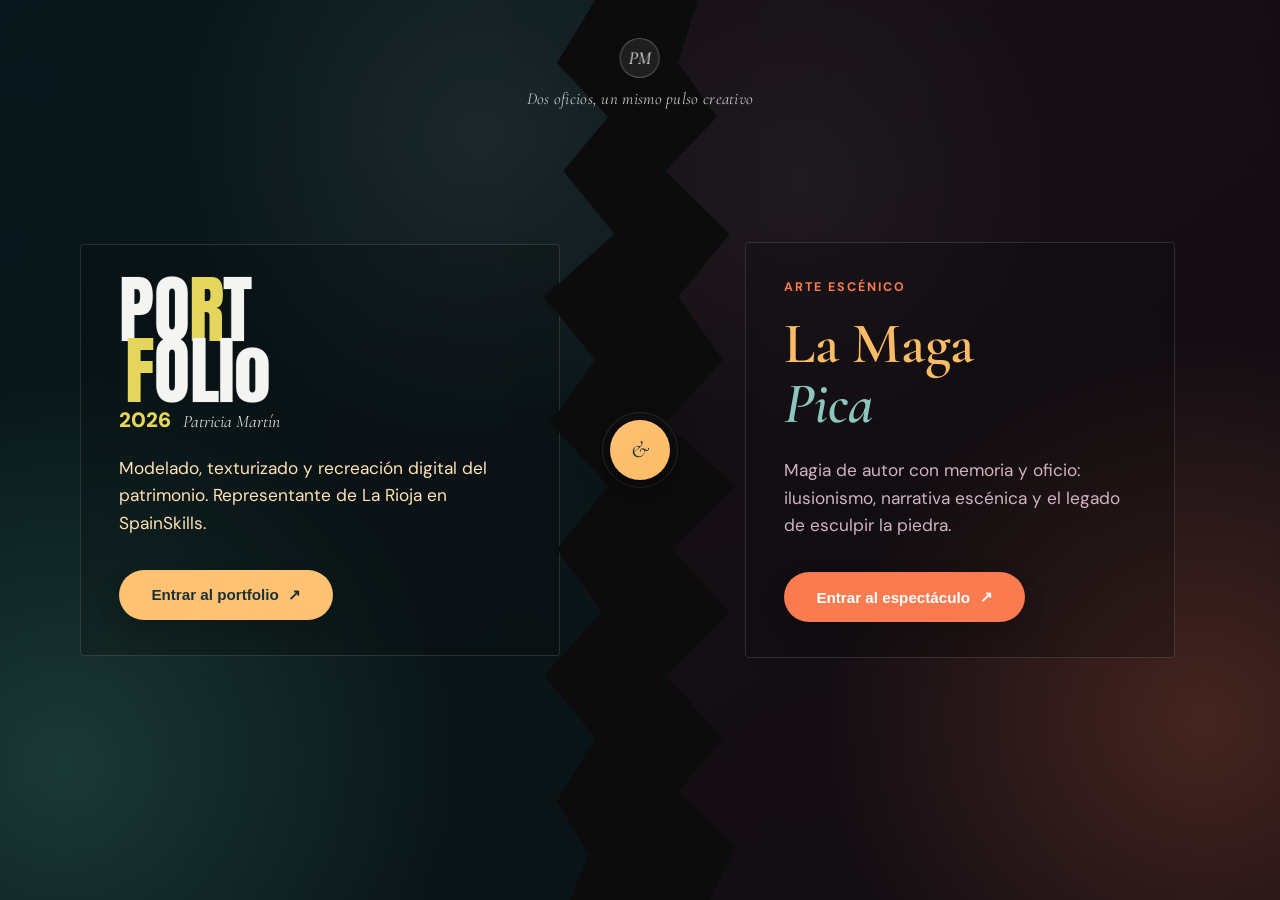
==== commit 4574ae58: "Update index.html" ====
--- a/index.html
+++ b/index.html
@@ -109,8 +109,6 @@
 
       <nav>
         <a href="#about-patricia">Sobre mí</a>
-        <a href="#skills">Software</a>
-        <a href="#experience">Educación & Experiencia</a>
 
         <!-- MENÚ DESPLEGABLE CON HOVER -->
         <div class="nav-dropdown">
@@ -121,6 +119,8 @@
           </div>
         </div>
 
+        <a href="#skills">Software</a>
+        <a href="#experience">Educación & Experiencia</a>
         <a href="#discover-vareia">Descubre Vareia</a>
         <a href="#contact-patricia">Contacto</a>
         <button class="switch-world" data-home="true">← Volver al inicio</button>
@@ -148,10 +148,11 @@
           </div>
         </div>
       </section>
+
+      <!-- SECCIÓN 01: SOBRE MÍ -->
       <section class="intro-section reveal" id="about-patricia">
         <div class="section-label">01 / SOBRE MÍ</div>
         <div class="intro-content intro-content-photo">
-          <!-- SUSTITUYE POR TU FOTO REAL EN assets/ -->
           <figure class="intro-photo">
             <img src="assets/patricia-foto.jpg" alt="Retrato de Patricia Martín">
           </figure>
@@ -162,313 +163,16 @@
             <div class="quick-contact">
               <a href="tel:+34628243657"><span aria-hidden="true">📞</span> 628 243 657</a>
               <a href="mailto:patriciaanimacion3d@gmail.com"><span aria-hidden="true">✉️</span> patriciaanimacion3d@gmail.com</a>
-              <!-- SUSTITUYE POR TUS URLS REALES -->
               <a href="#" target="_blank" rel="noopener">ArtStation ↗</a>
               <a href="#" target="_blank" rel="noopener">LinkedIn ↗</a>
             </div>
           </div>
         </div>
       </section>
-      <section class="skills-section reveal" id="skills">
-        <div class="section-label">02 / SOFTWARE & HERRAMIENTAS</div>
-        <h2>Especialidades Técnicas</h2>
-
-                    <!-- 3. TEXTO EXPLICATIVO -->
-            <div class="vareia-zone-text">
-              <p>Las termas romanas eran mucho más que un lugar de aseo: eran un punto de encuentro social donde se socializaba, se hacían negocios y se disfrutaba del ocio.</p>
-              <p>La reconstrucción muestra la distribución de sus salas (frigidarium, tepidarium y caldarium) y el sistema de calefacción por hipocausto que las hacía funcionar.</p>
-            </div>
-          </div>
-
-          <!-- AÑADE AQUÍ NUEVOS BLOQUES .vareia-zone-detail -->
-
-        </div>
-
-      </section>
-      <section class="contact-section reveal" id="contact-patricia">
-        <div class="section-label">06 / CONTACTO</div>
-        <h2>Contacto Profesional</h2>
-        <p>Disponible para colaboraciones y oportunidades profesionales.</p>
-        <ul class="contact-details contact-details-patricia">
-          <li><strong>Teléfono:</strong> <a href="tel:+34628243657">628 243 657</a></li>
-          <li><strong>Email:</strong> <a href="mailto:patriciaanimacion3d@gmail.com">patriciaanimacion3d@gmail.com</a></li>
-          <!-- SUSTITUYE POR TUS URLS REALES -->
-          <li><strong>ArtStation:</strong> <a href="#" target="_blank" rel="noopener">patriciaanimacion3d</a></li>
-          <li><strong>LinkedIn:</strong> <a href="#" target="_blank" rel="noopener">Patricia Martín</a></li>
-        </ul>
-      </section>
-    </div>
-
-    <footer class="site-footer">
-      <span>© Patricia Martín</span>
-      <button class="switch-world" data-home="true">← Volver al inicio</button>
-    </footer>
-  </div>
-        
-                    <!-- 3. TEXTO EXPLICATIVO -->
-            <div class="vareia-zone-text">
-              <p>Las termas romanas eran mucho más que un lugar de aseo: eran un punto de encuentro social donde se socializaba, se hacían negocios y se disfrutaba del ocio.</p>
-              <p>La reconstrucción muestra la distribución de sus salas (frigidarium, tepidarium y caldarium) y el sistema de calefacción por hipocausto que las hacía funcionar.</p>
-            </div>
-          </div>
-
-          <!-- AÑADE AQUÍ NUEVOS BLOQUES .vareia-zone-detail -->
-
-        </div>
-
-      </section>
-      <section class="contact-section reveal" id="contact-patricia">
-        <div class="section-label">06 / CONTACTO</div>
-        <h2>Contacto Profesional</h2>
-        <p>Disponible para colaboraciones y oportunidades profesionales.</p>
-        <ul class="contact-details contact-details-patricia">
-          <li><strong>Teléfono:</strong> <a href="tel:+34628243657">628 243 657</a></li>
-          <li><strong>Email:</strong> <a href="mailto:patriciaanimacion3d@gmail.com">patriciaanimacion3d@gmail.com</a></li>
-          <!-- SUSTITUYE POR TUS URLS REALES -->
-          <li><strong>ArtStation:</strong> <a href="#" target="_blank" rel="noopener">patriciaanimacion3d</a></li>
-          <li><strong>LinkedIn:</strong> <a href="#" target="_blank" rel="noopener">Patricia Martín</a></li>
-        </ul>
-      </section>
-    </div>
-
-    <footer class="site-footer">
-      <span>© Patricia Martín</span>
-      <button class="switch-world" data-home="true">← Volver al inicio</button>
-    </footer>
-  </div>
-
-        <!-- HÍBRIDOS: 3D + ANIMACIÓN / TIEMPO REAL -->
-        <div class="software-category">
-          <h3 class="software-category-title">Programas Híbridos</h3>
-          <div class="software-grid">
-            <div class="software-card">
-              <div class="software-icon">
-                <svg viewBox="0 0 24 24" fill="none" stroke="currentColor" stroke-width="2"><path d="M12 2L2 7l10 5 10-5-10-5zM2 17l10 5 10-5M2 12l10 5 10-5"/></svg>
-              </div>
-              <span class="software-name">Autodesk Maya</span>
-              <div class="software-level" role="img" aria-label="Nivel de control: 95%">
-                <div class="software-level-fill" style="width: 95%;"></div>
-              </div>
-              <span class="software-level-text">95%</span>
-            </div>
-
-            <div class="software-card">
-              <div class="software-icon">
-                <svg viewBox="0 0 24 24" fill="none" stroke="currentColor" stroke-width="2"><circle cx="12" cy="12" r="10"/><path d="M12 8v8M8 12h8"/></svg>
-              </div>
-              <span class="software-name">Blender</span>
-              <div class="software-level" role="img" aria-label="Nivel de control: 80%">
-                <div class="software-level-fill" style="width: 80%;"></div>
-              </div>
-              <span class="software-level-text">80%</span>
-            </div>
-
-            <div class="software-card">
-              <div class="software-icon">
-                <svg viewBox="0 0 24 24" fill="none" stroke="currentColor" stroke-width="2"><rect x="3" y="3" width="18" height="18" rx="2"/><path d="M7 7h10v10H7z"/></svg>
-              </div>
-              <span class="software-name">Unreal Engine</span>
-              <div class="software-level" role="img" aria-label="Nivel de control: 80%">
-                <div class="software-level-fill" style="width: 80%;"></div>
-              </div>
-              <span class="software-level-text">80%</span>
-            </div>
-          </div>
-        </div>
-
-        <!-- MODELADO 3D -->
-        <div class="software-category">
-          <h3 class="software-category-title">Modelado 3D</h3>
-          <div class="software-grid">
-            <div class="software-card">
-              <div class="software-icon">
-                <svg viewBox="0 0 24 24" fill="none" stroke="currentColor" stroke-width="2"><path d="M12 2v20M17 5H9.5a3.5 3.5 0 0 0 0 7h5a3.5 3.5 0 0 1 0 7H6"/></svg>
-              </div>
-              <span class="software-name">Autodesk Inventor</span>
-              <div class="software-level" role="img" aria-label="Nivel de control: 80%">
-                <div class="software-level-fill" style="width: 80%;"></div>
-              </div>
-              <span class="software-level-text">80%</span>
-            </div>
-
-            <div class="software-card">
-              <div class="software-icon">
-                <svg viewBox="0 0 24 24" fill="none" stroke="currentColor" stroke-width="2"><path d="M21 16V8a2 2 0 0 0-1-1.73l-7-4a2 2 0 0 0-2 0l-7 4A2 2 0 0 0 3 8v8a2 2 0 0 0 1 1.73l7 4a2 2 0 0 0 2 0l7-4A2 2 0 0 0 21 16z"/></svg>
-              </div>
-              <span class="software-name">ZBrush</span>
-              <div class="software-level" role="img" aria-label="Nivel de control: 65%">
-                <div class="software-level-fill" style="width: 65%;"></div>
-              </div>
-              <span class="software-level-text">65%</span>
-            </div>
-          </div>
-        </div>
-
-        <!-- DISEÑO -->
-        <div class="software-category">
-          <h3 class="software-category-title">2D Art</h3>
-          <div class="software-grid">
-            <div class="software-card">
-              <div class="software-icon">
-                <span class="adobe-tag">Ps</span>
-              </div>
-              <span class="software-name">Photoshop</span>
-              <div class="software-level" role="img" aria-label="Nivel de control: 95%">
-                <div class="software-level-fill" style="width: 95%;"></div>
-              </div>
-              <span class="software-level-text">95%</span>
-            </div>
-
-            <div class="software-card">
-              <div class="software-icon">
-                <svg viewBox="0 0 24 24" fill="none" stroke="currentColor" stroke-width="2"><path d="M3 3h18v18H3zM8 12h8M12 8v8"/></svg>
-              </div>
-              <span class="software-name">AutoCAD</span>
-              <div class="software-level" role="img" aria-label="Nivel de control: 80%">
-                <div class="software-level-fill" style="width: 80%;"></div>
-              </div>
-              <span class="software-level-text">80%</span>
-            </div>
-
-            <div class="software-card">
-              <div class="software-icon">
-                <span class="adobe-tag">Ai</span>
-              </div>
-              <span class="software-name">Illustrator</span>
-              <div class="software-level" role="img" aria-label="Nivel de control: 65%">
-                <div class="software-level-fill" style="width: 65%;"></div>
-              </div>
-              <span class="software-level-text">65%</span>
-            </div>
-          </div>
-        </div>
-
-        <!-- RENDER -->
-        <div class="software-category">
-          <h3 class="software-category-title">Render</h3>
-          <div class="software-grid">
-            <div class="software-card">
-              <div class="software-icon">
-                <svg viewBox="0 0 24 24" fill="none" stroke="currentColor" stroke-width="2"><path d="M12 2L2 22h20L12 2z"/></svg>
-              </div>
-              <span class="software-name">Lumion</span>
-              <div class="software-level" role="img" aria-label="Nivel de control: 80%">
-                <div class="software-level-fill" style="width: 80%;"></div>
-              </div>
-              <span class="software-level-text">80%</span>
-            </div>
-
-            <div class="software-card">
-              <div class="software-icon">
-                <svg viewBox="0 0 24 24" fill="none" stroke="currentColor" stroke-width="2"><circle cx="12" cy="12" r="9"/><path d="M12 3v18"/></svg>
-              </div>
-              <span class="software-name">V-Ray</span>
-              <div class="software-level" role="img" aria-label="Nivel de control: 65%">
-                <div class="software-level-fill" style="width: 65%;"></div>
-              </div>
-              <span class="software-level-text">65%</span>
-            </div>
-          </div>
-        </div>
-      </section>
-      <section class="experience-section reveal" id="experience">
-        <div class="section-label">03 / EDUCACIÓN & EXPERIENCIA</div>
-        <h2>Trayectoria & Reconocimientos</h2>
-
-        <div class="timeline">
-          <div class="timeline-item">
-            <div class="timeline-badge award">🏆 Premio</div>
-            <div class="timeline-content">
-              <span class="timeline-date">2021</span>
-              <h3>Premio Corto de Animación 3D</h3>
-              <span class="timeline-place">La Gota de Leche</span>
-              <p>Reconocimiento al mejor cortometraje de animación 3D.</p>
-            </div>
-          </div>
-
-          <div class="timeline-item">
-            <div class="timeline-badge edu">Formación</div>
-            <div class="timeline-content">
-              <span class="timeline-date">2023 - 2025</span>
-              <h3>F.P. Grado Superior en Animación 3D, Juegos y Entornos Interactivos</h3>
-              <span class="timeline-place">Formación Profesional Superior</span>
-              <p>Especialización en modelado, texturizado, animación e iluminación.</p>
-            </div>
-          </div>
-
-          <div class="timeline-item">
-            <div class="timeline-badge award">🥇 Premio</div>
-            <div class="timeline-content">
-              <span class="timeline-date">2025</span>
-              <h3>1º Premio en RiojaSkills</h3>
-              <span class="timeline-place">RiojaSkills 2025</span>
-              <p>Primer premio en el campeonato autonómico de habilidades profesionales en el área de tecnología y 3D.</p>
-            </div>
-          </div>
-
-          <div class="timeline-item">
-            <div class="timeline-badge work">Proyecto</div>
-            <div class="timeline-content">
-              <span class="timeline-date">2025</span>
-              <h3>Documental Almazara</h3>
-              <span class="timeline-place">C.E.I.P. Varea</span>
-              <p>Recreación en 3D de las ruinas romanas que yacen bajo el colegio de Varea, cedida como herramienta divulgativa para sus alumnos y otros centros.</p>
-            </div>
-          </div>
-
-          <div class="timeline-item">
-            <div class="timeline-badge work">Experiencia</div>
-            <div class="timeline-content">
-              <span class="timeline-date">2025</span>
-              <h3>Diseñadora 3D (Prácticas)</h3>
-              <span class="timeline-place">Render Estudio 3D</span>
-              <p>Desarrollo y modelado de proyectos de visualización arquitectónica y producto.</p>
-            </div>
-          </div>
-
-          <div class="timeline-item">
-            <div class="timeline-badge edu">Formación</div>
-            <div class="timeline-content">
-              <span class="timeline-date">2026</span>
-              <h3>Esculpido Digital & Recreación Histórica 3D</h3>
-              <span class="timeline-place">Kore Formación</span>
-              <p>Cursos especializados en ZBrush y Blender aplicados a la conservación de patrimonio y recreación de ciudades históricas.</p>
-            </div>
-          </div>
-
-          <div class="timeline-item">
-            <div class="timeline-badge award">🏆 Premio</div>
-            <div class="timeline-content">
-              <span class="timeline-date">2026</span>
-              <h3>Representante de La Rioja</h3>
-              <span class="timeline-place">SpainSkills 2026</span>
-              <p>Seleccionada para representar a la comunidad autónoma de La Rioja en las olimpiadas de FP de Animación 3D y Desarrollo.</p>
-            </div>
-          </div>
-
-          <div class="timeline-item">
-            <div class="timeline-badge edu">Formación</div>
-            <div class="timeline-content">
-              <span class="timeline-date">2026</span>
-              <h3>Entornos 4.0: AR, VR & MR</h3>
-              <span class="timeline-place">Formación Profesional para el Empleo</span>
-              <p>Especialización en Realidad Aumentada (AR), Realidad Virtual (VR) y Realidad Híbrida (MR).</p>
-            </div>
-          </div>
-
-          <div class="timeline-item">
-            <div class="timeline-badge work">Experiencia</div>
-            <div class="timeline-content">
-              <span class="timeline-date">2026</span>
-              <h3>Diseñadora & Modeladora 3D</h3>
-              <span class="timeline-place">Ascender S.L.</span>
-              <p>Modelado 3D y diseño 2D de sistemas de butacas.</p>
-            </div>
-          </div>
-        </div>
-      </section>
+
+      <!-- SECCIÓN 02: PORTAFOLIO (PROYECTOS ARRIBA DEL TODO) -->
       <section class="portfolio-section reveal" id="work-3d">
-        <div class="section-label">04 / PORTAFOLIO</div>
+        <div class="section-label">02 / PORTAFOLIO</div>
         <h2>Trabajos de Diseño 3D</h2>
 
         <!-- VISTA DE REJILLA PRINCIPAL: DOS GRANDES CATEGORÍAS -->
@@ -498,10 +202,6 @@
         <div id="project-detail-view" style="display: none;">
 
           <button class="back-to-grid-btn">← Volver</button>
-
-          <!-- ============================================================
-               NIVEL 1: CATEGORÍAS
-               ============================================================ -->
 
           <!-- CATEGORÍA: BRANDING -->
           <div id="detail-branding" class="project-detail-content" style="display: none;">
@@ -518,7 +218,6 @@
                 <p class="project-mini-desc">Branding · Packaging · 3D Art Direction para una marca de vino.</p>
               </article>
 
-              <!-- NUEVO PROYECTO: SUSTITUYE LA IMAGEN POR LA TUYA EN assets/ -->
               <article class="project-card project-open-btn" data-project="edge">
                 <div class="project-image-button">
                   <img src="assets/edge-portada.jpg" alt="EDGE - La Escuela de Gema">
@@ -544,7 +243,6 @@
               <p>Reconstrucción histórica, arquitectura e interiorismo y divulgación en 3D.</p>
             </div>
             <div class="subprojects-grid">
-              <!-- NUEVO PROYECTO: SUSTITUYE LA IMAGEN POR LA TUYA EN assets/ -->
               <article class="project-card project-open-btn" data-project="arquitectura">
                 <div class="project-image-button">
                   <img src="assets/arquitectura-portada.jpg" alt="Arquitectura e interiorismo">
@@ -586,10 +284,6 @@
               </article>
             </div>
           </div>
-
-          <!-- ============================================================
-               NIVEL 2: GALERÍAS INDIVIDUALES
-               ============================================================ -->
 
           <!-- SUBPROYECTO: BOLO -->
           <div id="detail-bolo" class="project-detail-content" style="display: none;">
@@ -623,7 +317,7 @@
             </div>
           </div>
 
-          <!-- SUBPROYECTO: VAREIA (compartido entre Recreaciones 3D y Environment) -->
+          <!-- SUBPROYECTO: VAREIA -->
           <div id="detail-vareia" class="project-detail-content" style="display: none;">
             <div class="detail-header">
               <h2>Vareia</h2>
@@ -686,11 +380,11 @@
             </div>
           </div>
 
-          <!-- SUBPROYECTO: EDEGE (PLANTILLA, SUSTITUYE LAS IMÁGENES CUANDO LAS TENGAS) -->
+          <!-- SUBPROYECTO: EDGE -->
           <div id="detail-edge" class="project-detail-content" style="display: none;">
             <div class="detail-header">
-              <h2>EDEGE · La Escuela de Gema</h2>
-              <p>EDEGE es un centro de aprendizaje. Aporté la creación de una identidad visual y diferentes aplicaciones de marca, con el objetivo de construir una imagen reconocible y coherente con el centro.</p>
+              <h2>EDGE · La Escuela de Gema</h2>
+              <p>EDGE es un centro de aprendizaje. Aporté la creación de una identidad visual y diferentes aplicaciones de marca, con el objetivo de construir una imagen reconocible y coherente con el centro.</p>
             </div>
             <div class="detail-media-grid">
               <img src="assets/edge1.jpg" alt="EDGE Aplicación de marca 1">
@@ -699,7 +393,7 @@
             </div>
           </div>
 
-          <!-- SUBPROYECTO: ARQUITECTURA & INTERIORISMO (PLANTILLA, SUSTITUYE LAS IMÁGENES CUANDO LAS TENGAS) -->
+          <!-- SUBPROYECTO: ARQUITECTURA & INTERIORISMO -->
           <div id="detail-arquitectura" class="project-detail-content" style="display: none;">
             <div class="detail-header">
               <h2>Arquitectura & Interiorismo</h2>
@@ -715,6 +409,246 @@
         </div>
 
       </section>
+
+      <!-- SECCIÓN 03: SOFTWARE & HERRAMIENTAS -->
+      <section class="skills-section reveal" id="skills">
+        <div class="section-label">03 / SOFTWARE & HERRAMIENTAS</div>
+        <h2>Especialidades Técnicas</h2>
+
+        <!-- HÍBRIDOS: 3D + ANIMACIÓN / TIEMPO REAL -->
+        <div class="software-category">
+          <h3 class="software-category-title">Programas Híbridos</h3>
+          <div class="software-grid">
+            <div class="software-card">
+              <div class="software-icon">
+                <svg viewBox="0 0 24 24" fill="none" stroke="currentColor" stroke-width="2"><path d="M12 2L2 7l10 5 10-5-10-5zM2 17l10 5 10-5M2 12l10 5 10-5"/></svg>
+              </div>
+              <span class="software-name">Autodesk Maya</span>
+              <div class="software-level" role="img" aria-label="Nivel de control: 95%">
+                <div class="software-level-fill" style="width: 95%;"></div>
+              </div>
+              <span class="software-level-text">95%</span>
+            </div>
+
+            <div class="software-card">
+              <div class="software-icon">
+                <svg viewBox="0 0 24 24" fill="none" stroke="currentColor" stroke-width="2"><circle cx="12" cy="12" r="10"/><path d="M12 8v8M8 12h8"/></svg>
+              </div>
+              <span class="software-name">Blender</span>
+              <div class="software-level" role="img" aria-label="Nivel de control: 80%">
+                <div class="software-level-fill" style="width: 80%;"></div>
+              </div>
+              <span class="software-level-text">80%</span>
+            </div>
+
+            <div class="software-card">
+              <div class="software-icon">
+                <svg viewBox="0 0 24 24" fill="none" stroke="currentColor" stroke-width="2"><rect x="3" y="3" width="18" height="18" rx="2"/><path d="M7 7h10v10H7z"/></svg>
+              </div>
+              <span class="software-name">Unreal Engine</span>
+              <div class="software-level" role="img" aria-label="Nivel de control: 80%">
+                <div class="software-level-fill" style="width: 80%;"></div>
+              </div>
+              <span class="software-level-text">80%</span>
+            </div>
+          </div>
+        </div>
+
+        <!-- MODELADO 3D -->
+        <div class="software-category">
+          <h3 class="software-category-title">Modelado 3D</h3>
+          <div class="software-grid">
+            <div class="software-card">
+              <div class="software-icon">
+                <svg viewBox="0 0 24 24" fill="none" stroke="currentColor" stroke-width="2"><path d="M12 2v20M17 5H9.5a3.5 3.5 0 0 0 0 7h5a3.5 3.5 0 0 1 0 7H6"/></svg>
+              </div>
+              <span class="software-name">Autodesk Inventor</span>
+              <div class="software-level" role="img" aria-label="Nivel de control: 80%">
+                <div class="software-level-fill" style="width: 80%;"></div>
+              </div>
+              <span class="software-level-text">80%</span>
+            </div>
+
+            <div class="software-card">
+              <div class="software-icon">
+                <svg viewBox="0 0 24 24" fill="none" stroke="currentColor" stroke-width="2"><path d="M21 16V8a2 2 0 0 0-1-1.73l-7-4a2 2 0 0 0-2 0l-7 4A2 2 0 0 0 3 8v8a2 2 0 0 0 1 1.73l7 4a2 2 0 0 0 2 0l7-4A2 2 0 0 0 21 16z"/></svg>
+              </div>
+              <span class="software-name">ZBrush</span>
+              <div class="software-level" role="img" aria-label="Nivel de control: 65%">
+                <div class="software-level-fill" style="width: 65%;"></div>
+              </div>
+              <span class="software-level-text">65%</span>
+            </div>
+          </div>
+        </div>
+
+        <!-- DISEÑO -->
+        <div class="software-category">
+          <h3 class="software-category-title">2D Art</h3>
+          <div class="software-grid">
+            <div class="software-card">
+              <div class="software-icon">
+                <span class="adobe-tag">Ps</span>
+              </div>
+              <span class="software-name">Photoshop</span>
+              <div class="software-level" role="img" aria-label="Nivel de control: 95%">
+                <div class="software-level-fill" style="width: 95%;"></div>
+              </div>
+              <span class="software-level-text">95%</span>
+            </div>
+
+            <div class="software-card">
+              <div class="software-icon">
+                <svg viewBox="0 0 24 24" fill="none" stroke="currentColor" stroke-width="2"><path d="M3 3h18v18H3zM8 12h8M12 8v8"/></svg>
+              </div>
+              <span class="software-name">AutoCAD</span>
+              <div class="software-level" role="img" aria-label="Nivel de control: 80%">
+                <div class="software-level-fill" style="width: 80%;"></div>
+              </div>
+              <span class="software-level-text">80%</span>
+            </div>
+
+            <div class="software-card">
+              <div class="software-icon">
+                <span class="adobe-tag">Ai</span>
+              </div>
+              <span class="software-name">Illustrator</span>
+              <div class="software-level" role="img" aria-label="Nivel de control: 65%">
+                <div class="software-level-fill" style="width: 65%;"></div>
+              </div>
+              <span class="software-level-text">65%</span>
+            </div>
+          </div>
+        </div>
+
+        <!-- RENDER -->
+        <div class="software-category">
+          <h3 class="software-category-title">Render</h3>
+          <div class="software-grid">
+            <div class="software-card">
+              <div class="software-icon">
+                <svg viewBox="0 0 24 24" fill="none" stroke="currentColor" stroke-width="2"><path d="M12 2L2 22h20L12 2z"/></svg>
+              </div>
+              <span class="software-name">Lumion</span>
+              <div class="software-level" role="img" aria-label="Nivel de control: 80%">
+                <div class="software-level-fill" style="width: 80%;"></div>
+              </div>
+              <span class="software-level-text">80%</span>
+            </div>
+
+            <div class="software-card">
+              <div class="software-icon">
+                <svg viewBox="0 0 24 24" fill="none" stroke="currentColor" stroke-width="2"><circle cx="12" cy="12" r="9"/><path d="M12 3v18"/></svg>
+              </div>
+              <span class="software-name">V-Ray</span>
+              <div class="software-level" role="img" aria-label="Nivel de control: 65%">
+                <div class="software-level-fill" style="width: 65%;"></div>
+              </div>
+              <span class="software-level-text">65%</span>
+            </div>
+          </div>
+        </div>
+      </section>
+
+      <!-- SECCIÓN 04: EDUCACIÓN & EXPERIENCIA -->
+      <section class="experience-section reveal" id="experience">
+        <div class="section-label">04 / EDUCACIÓN & EXPERIENCIA</div>
+        <h2>Trayectoria & Reconocimientos</h2>
+
+        <div class="timeline">
+          <div class="timeline-item">
+            <div class="timeline-badge award">🏆 Premio</div>
+            <div class="timeline-content">
+              <span class="timeline-date">2021</span>
+              <h3>Premio Corto de Animación 3D</h3>
+              <span class="timeline-place">La Gota de Leche</span>
+              <p>Reconocimiento al mejor cortometraje de animación 3D.</p>
+            </div>
+          </div>
+
+          <div class="timeline-item">
+            <div class="timeline-badge edu">Formación</div>
+            <div class="timeline-content">
+              <span class="timeline-date">2023 - 2025</span>
+              <h3>F.P. Grado Superior en Animación 3D, Juegos y Entornos Interactivos</h3>
+              <span class="timeline-place">Formación Profesional Superior</span>
+              <p>Especialización en modelado, texturizado, animación e iluminación.</p>
+            </div>
+          </div>
+
+          <div class="timeline-item">
+            <div class="timeline-badge award">🥇 Premio</div>
+            <div class="timeline-content">
+              <span class="timeline-date">2025</span>
+              <h3>1º Premio en RiojaSkills</h3>
+              <span class="timeline-place">RiojaSkills 2025</span>
+              <p>Primer premio en el campeonato autonómico de habilidades profesionales en el área de tecnología y 3D.</p>
+            </div>
+          </div>
+
+          <div class="timeline-item">
+            <div class="timeline-badge work">Proyecto</div>
+            <div class="timeline-content">
+              <span class="timeline-date">2025</span>
+              <h3>Documental Almazara</h3>
+              <span class="timeline-place">C.E.I.P. Varea</span>
+              <p>Recreación en 3D de las ruinas romanas que yacen bajo el colegio de Varea, cedida como herramienta divulgativa para sus alumnos y otros centros.</p>
+            </div>
+          </div>
+
+          <div class="timeline-item">
+            <div class="timeline-badge work">Experiencia</div>
+            <div class="timeline-content">
+              <span class="timeline-date">2025</span>
+              <h3>Diseñadora 3D (Prácticas)</h3>
+              <span class="timeline-place">Render Estudio 3D</span>
+              <p>Desarrollo y modelado de proyectos de visualización arquitectónica y producto.</p>
+            </div>
+          </div>
+
+          <div class="timeline-item">
+            <div class="timeline-badge edu">Formación</div>
+            <div class="timeline-content">
+              <span class="timeline-date">2026</span>
+              <h3>Esculpido Digital & Recreación Histórica 3D</h3>
+              <span class="timeline-place">Kore Formación</span>
+              <p>Cursos especializados en ZBrush y Blender aplicados a la conservación de patrimonio y recreación de ciudades históricas.</p>
+            </div>
+          </div>
+
+          <div class="timeline-item">
+            <div class="timeline-badge award">🏆 Premio</div>
+            <div class="timeline-content">
+              <span class="timeline-date">2026</span>
+              <h3>Representante de La Rioja</h3>
+              <span class="timeline-place">SpainSkills 2026</span>
+              <p>Seleccionada para representar a la comunidad autónoma de La Rioja en las olimpiadas de FP de Animación 3D y Desarrollo.</p>
+            </div>
+          </div>
+
+          <div class="timeline-item">
+            <div class="timeline-badge edu">Formación</div>
+            <div class="timeline-content">
+              <span class="timeline-date">2026</span>
+              <h3>Entornos 4.0: AR, VR & MR</h3>
+              <span class="timeline-place">Formación Profesional para el Empleo</span>
+              <p>Especialización en Realidad Aumentada (AR), Realidad Virtual (VR) y Realidad Híbrida (MR).</p>
+            </div>
+          </div>
+
+          <div class="timeline-item">
+            <div class="timeline-badge work">Experiencia</div>
+            <div class="timeline-content">
+              <span class="timeline-date">2026</span>
+              <h3>Diseñadora & Modeladora 3D</h3>
+              <span class="timeline-place">Ascender S.L.</span>
+              <p>Modelado 3D y diseño 2D de sistemas de butacas.</p>
+            </div>
+          </div>
+        </div>
+      </section>
+
+      <!-- SECCIÓN 05: DESCUBRE VAREIA -->
       <section class="vareia-section reveal" id="discover-vareia">
         <div class="section-label">05 / DESCUBRE VAREIA</div>
         <h2>Descubre Vareia</h2>
@@ -723,7 +657,6 @@
         <!-- VISTA DE REJILLA DE ZONAS -->
         <div id="vareia-grid-view" class="vareia-grid">
 
-          <!-- ZONA 1: ALMAZARA ROMANA -->
           <article class="vareia-card vareia-open-btn" data-vareia-zone="almazara">
             <div class="vareia-card-image">
               <img src="assets/vareia-romana.jpg" alt="Almazara Romana de Vareia">
@@ -732,7 +665,6 @@
             <p class="vareia-mini-desc">Reconstrucción hipotética de la almazara y su entorno.</p>
           </article>
 
-          <!-- ZONA 2 (PLANTILLA DE EJEMPLO) -->
           <article class="vareia-card vareia-open-btn" data-vareia-zone="termas">
             <div class="vareia-card-image">
               <img src="assets/termas portada.jpg" alt="Termas de Vareia">
@@ -741,7 +673,6 @@
             <p class="vareia-mini-desc">El complejo termal romano y su reconstrucción.</p>
           </article>
 
-            <!-- ZONA 3 (PLANTILLA DE EJEMPLO) -->
           <article class="vareia-card vareia-open-btn" data-vareia-zone="campamento">
             <div class="vareia-card-image">
               <img src="assets/campamento portada.jpg" alt="Campamento de Vareia">
@@ -750,9 +681,6 @@
             <p class="vareia-mini-desc">El campamento romano y su reconstrucción.</p>
           </article>
 
-
-          <!-- AÑADE AQUÍ NUEVAS TARJETAS DE ZONA -->
-
         </div>
 
         <!-- VISTA DE DETALLE DE ZONA -->
@@ -768,7 +696,6 @@
                  Reconstrucción de la calle dedicada a la venta de productos en época romana.</p>
             </div>
 
-            <!-- 1. COMPARADOR ÉPOCA ROMANA / ACTUALIDAD -->
             <div class="compare-slider">
               <div class="compare-image compare-before" style="background-image: url('assets/artesanos-romana.jpg');"></div>
               <div class="compare-image compare-after" style="background-image: url('assets/artesanos-actualidad.jpg');"></div>
@@ -778,26 +705,23 @@
               <input type="range" min="0" max="100" value="50" class="compare-range" aria-label="Deslizar para comparar época romana y actualidad">
             </div>
 
-            <!-- 2. VISOR 360º -->
             <div class="viewer-360">
               <div id="pano-almazara" class="viewer-360-canvas" data-panorama="assets/360 Artesanos.png"></div>
             </div>
 
-            <!-- 3. TEXTO EXPLICATIVO -->
             <div class="vareia-zone-text">
               <p>La almazara romana de Vareia era el espacio donde se procesaba la aceituna para obtener aceite, un producto esencial en la economía y la vida cotidiana romana.</p>
               <p>La reconstrucción digital permite visualizar la disposición original de sus instalaciones, comparándola con el aspecto actual del emplazamiento donde se conservan los restos arqueológicos.</p>
             </div>
           </div>
 
-          <!-- ZONA: TERMAS (PLANTILLA DE EJEMPLO, SUSTITUYE LAS IMÁGENES CUANDO LAS TENGAS) -->
+          <!-- ZONA: TERMAS -->
           <div id="vareia-zone-termas" class="vareia-zone-detail" style="display: none;">
             <div class="detail-header">
               <h2>Las Termas de Vareia</h2>
               <p>El complejo termal romano, era el centro de higiene y vida social.El patio interno era el lugar donde realizaban sus ejercicios. </p>
             </div>
 
-            <!-- 1. COMPARADOR ÉPOCA ROMANA / ACTUALIDAD -->
             <div class="compare-slider">
               <div class="compare-image compare-before" style="background-image: url('assets/termas romana.png');"></div>
               <div class="compare-image compare-after" style="background-image: url('assets/termas actual.jpg');"></div>
@@ -807,26 +731,23 @@
               <input type="range" min="0" max="100" value="50" class="compare-range" aria-label="Deslizar para comparar época romana y actualidad">
             </div>
 
-            <!-- 2. VISOR 360º -->
             <div class="viewer-360">
               <div id="pano-termas" class="viewer-360-canvas" data-panorama="assets/360 termas.png"></div>
             </div>
 
-            <!-- 3. TEXTO EXPLICATIVO -->
             <div class="vareia-zone-text">
               <p>Las termas romanas eran mucho más que un lugar de aseo: eran un punto de encuentro social donde se socializaba, se hacían negocios y se disfrutaba del ocio.</p>
               <p>La reconstrucción muestra la distribución de sus salas (frigidarium, tepidarium y caldarium) y el sistema de calefacción por hipocausto que las hacía funcionar.</p>
             </div>
           </div>
 
-          <!-- ZONA: CAMPAMENTO (PLANTILLA DE EJEMPLO, SUSTITUYE LAS IMÁGENES CUANDO LAS TENGAS) -->
+          <!-- ZONA: CAMPAMENTO -->
           <div id="vareia-zone-campamento" class="vareia-zone-detail" style="display: none;">
             <div class="detail-header">
               <h2>El campamento de Vareia</h2>
               <p>El campamento Romano </p>
             </div>
 
-            <!-- 1. COMPARADOR ÉPOCA ROMANA / ACTUALIDAD -->
             <div class="compare-slider">
               <div class="compare-image compare-before" style="background-image: url('assets/campamento romana.png');"></div>
               <div class="compare-image compare-after" style="background-image: url('assets/campamento actual.jpg');"></div>
@@ -836,12 +757,39 @@
               <input type="range" min="0" max="100" value="50" class="compare-range" aria-label="Deslizar para comparar época romana y actualidad">
             </div>
 
-            <!-- 2. VISOR 360º -->
             <div class="viewer-360">
               <div id="pano-campamento" class="viewer-360-canvas" data-panorama="assets/360 campamento.png"></div>
             </div>
 
-
+            <div class="vareia-zone-text">
+              <p>Las termas romanas eran mucho más que un lugar de aseo: eran un punto de encuentro social donde se socializaba, se hacían negocios y se disfrutaba del ocio.</p>
+              <p>La reconstrucción muestra la distribución de sus salas (frigidarium, tepidarium y caldarium) y el sistema de calefacción por hipocausto que las hacía funcionar.</p>
+            </div>
+          </div>
+
+        </div>
+
+      </section>
+
+      <!-- SECCIÓN 06: CONTACTO -->
+      <section class="contact-section reveal" id="contact-patricia">
+        <div class="section-label">06 / CONTACTO</div>
+        <h2>Contacto Profesional</h2>
+        <p>Disponible para colaboraciones y oportunidades profesionales.</p>
+        <ul class="contact-details contact-details-patricia">
+          <li><strong>Teléfono:</strong> <a href="tel:+34628243657">628 243 657</a></li>
+          <li><strong>Email:</strong> <a href="mailto:patriciaanimacion3d@gmail.com">patriciaanimacion3d@gmail.com</a></li>
+          <li><strong>ArtStation:</strong> <a href="#" target="_blank" rel="noopener">patriciaanimacion3d</a></li>
+          <li><strong>LinkedIn:</strong> <a href="#" target="_blank" rel="noopener">Patricia Martín</a></li>
+        </ul>
+      </section>
+    </div>
+
+    <footer class="site-footer">
+      <span>© Patricia Martín</span>
+      <button class="switch-world" data-home="true">← Volver al inicio</button>
+    </footer>
+  </div>
 
 
   <!-- WEB DE LA MAGA PICA (MAGIA) -->
@@ -1027,7 +975,7 @@
 
   </div>
 
-  <!-- PANNELLUM: LIBRERÍA PARA VISOR 360º EQUIRECTANGULAR (debe ir ANTES de script.js) -->
+  <!-- PANNELLUM: LIBRERÍA PARA VISOR 360º EQUIRECTANGULAR -->
   <script src="https://cdn.jsdelivr.net/npm/pannellum@2.5.6/build/pannellum.js"></script>
   <script src="script.js"></script>
 </body>
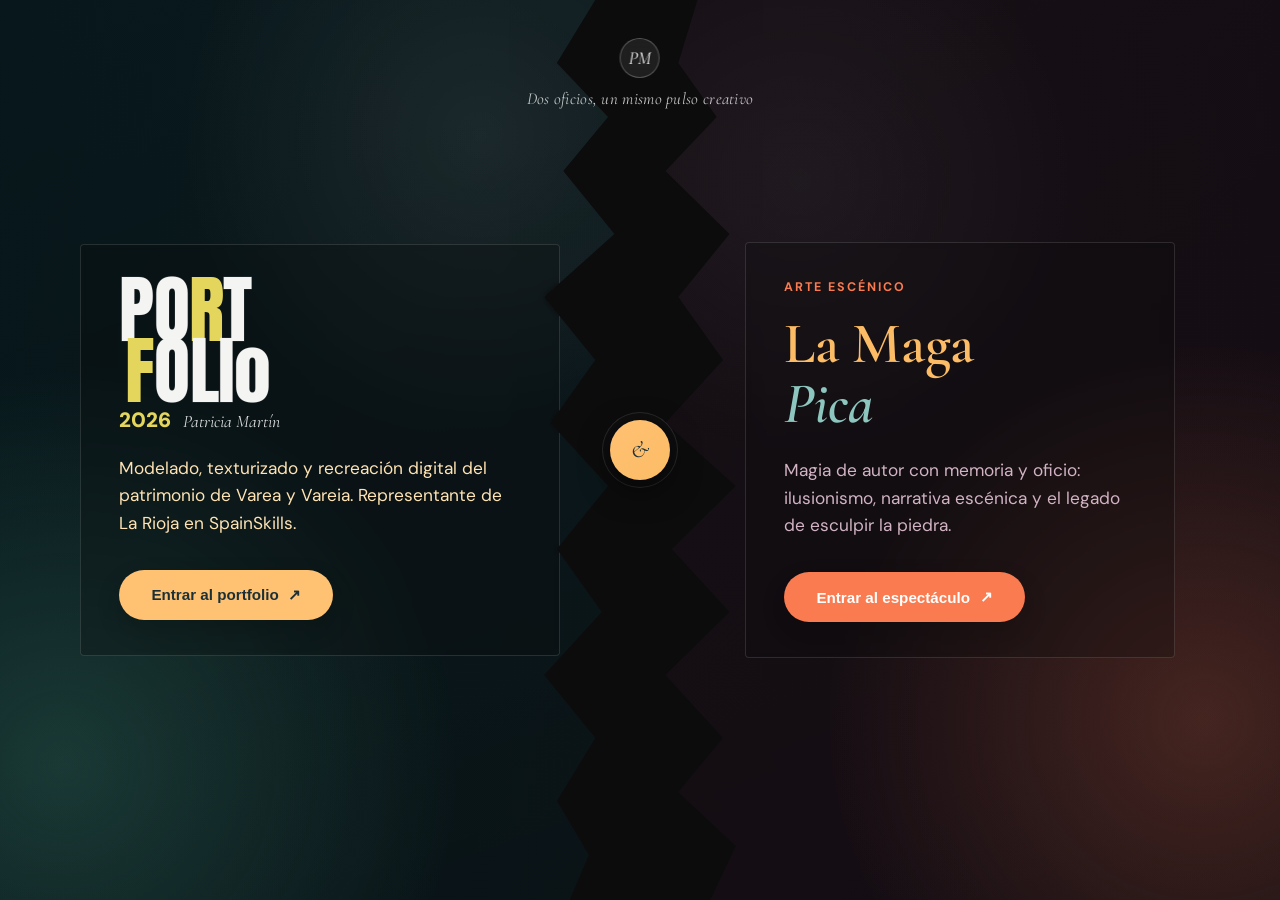
==== commit 5d2622f0: "Update print statement to say 'Goodbye World'" ====
--- a/index.html
+++ b/index.html
@@ -8,23 +8,23 @@
 {
   "@context": "https://schema.org",
   "@type": "WebSite",
-  "name": "Patricia Martín | La Maga Pica",
+  "name": "Patricia Martín | Varea y Vareia",
   "url": "https://lamagapica.github.io/Pagina-Web/"
 }
 </script>
   <meta charset="UTF-8">
   <meta name="viewport" content="width=device-width, initial-scale=1.0">
-  <title>Patricia Martín · Artista 3D & La Maga Pica</title>
-  <meta name="description" content="Portfolio profesional de Patricia Martín (Artista 3D, Animación y Modelado) y La Maga Pica (Ilusionismo y Magia Escénica).">
+  <title>Varea y Vareia · Historia Antigua y Patrimonio 3D por Patricia Martín</title>
+  <meta name="description" content="Descubre la historia de Varea y Vareia, las ruinas romanas, la almazara y la reconstrucción patrimonial en 3D de la mano de la artista Patricia Martín.">
   
   <!-- ETIQUETAS PARA INDEXACIÓN EN GOOGLE Y MOTORES DE BÚSQUEDA -->
   <meta name="robots" content="index, follow">
   <meta name="author" content="Patricia Martín">
-  <meta name="keywords" content="Patricia Martín, La Maga Pica, Artista 3D, Animación 3D, Modelado 3D, Magia, Ilusionismo, ZBrush, Blender, Maya">
+  <meta name="keywords" content="Varea, Vareia, Varea Logroño, historia de Varea, ruinas romanas Varea, almazara romana Varea, Patricia Martín, La Maga Pica, Artista 3D">
 
   <!-- OPEN GRAPH (Para previsualizaciones en Google, WhatsApp y Redes Sociales) -->
-  <meta property="og:title" content="Patricia Martín · Artista 3D & La Maga Pica">
-  <meta property="og:description" content="Descubre el portfolio 3D de Patricia Martín y los espectáculos de magia de La Maga Pica.">
+  <meta property="og:title" content="Varea y Vareia · Historia Antigua y Patrimonio 3D por Patricia Martín">
+  <meta property="og:description" content="Descubre la historia de Varea y Vareia, las ruinas romanas y la reconstrucción patrimonial en 3D.">
   <meta property="og:type" content="website">
   <meta property="og:url" content="https://lamagapica.github.io/Pagina-Web/">
   <meta property="og:image" content="https://lamagapica.github.io/Pagina-Web/assets/portada%20luminis.jpg">
@@ -67,7 +67,7 @@
             <span class="cover-name">Patricia Martín</span>
           </span>
         </div>
-        <p class="world-description">Modelado, texturizado y recreación digital del patrimonio. Representante de La Rioja en SpainSkills.</p>
+        <p class="world-description">Modelado, texturizado y recreación digital del patrimonio de Varea y Vareia. Representante de La Rioja en SpainSkills.</p>
         <button class="enter-button" data-enter="patricia">
           <span>Entrar al portfolio</span>
           <span class="arrow" aria-hidden="true">↗</span>
@@ -140,8 +140,8 @@
               <span class="cv-letter cv-yellow" style="--d:4">F</span><span class="cv-letter cv-black" style="--d:5">O</span><span class="cv-letter cv-black" style="--d:6">L</span><span class="cv-letter cv-black" style="--d:7">I</span><span class="cv-letter cv-black" style="--d:8">o</span>
             </span>
           </div>
-          <p class="hero-subtitle">3D Design · Visual Branding</p>
-          <p class="hero-text">Artista 3D especializada en recreación digital del patrimonio, modelado de producto y entornos.</p>
+          <p class="hero-subtitle">3D Design · Vareia & Patrimonio</p>
+          <p class="hero-text">Artista 3D especializada en la recreación digital del patrimonio histórico de Varea y Vareia.</p>
           <div class="hero-badge">
             <span class="hero-badge-icon">🏆</span>
             <span>Representante de La Rioja en SpainSkills 2026</span>
@@ -158,8 +158,8 @@
           </figure>
           <div class="intro-text">
             <h2>Diseño mundos,<br><em>objeto a objeto.</em></h2>
-            <p>Soy Patricia Martín, estoy especializada en modelado 3D fotorrealista. Creo imágenes para convertir conceptos, productos y espacios en experiencias visuales capaces de comunicar una idea.</p>
-            <p>Gané el primer premio en RiojaSkills y representé a La Rioja en SpainSkills. En esta competición, a partir de un briefing, tuve que realizar un concept art y un modelado 3D completo con todo lo que conlleva (iluminación, texturizado y render).</p>
+            <p>Soy Patricia Martín, especialista en modelado 3D fotorrealista y en la recuperación virtual del patrimonio histórico de Varea y Vareia.</p>
+            <p>Gané el primer premio en RiojaSkills y representé a La Rioja en SpainSkills. En esta competición, a partir de un briefing, tuve que realizar un concept art y un modelado 3D completo con todo lo que conlleva.</p>
             <div class="quick-contact">
               <a href="tel:+34628243657"><span aria-hidden="true">📞</span> 628 243 657</a>
               <a href="mailto:patriciaanimacion3d@gmail.com"><span aria-hidden="true">✉️</span> patriciaanimacion3d@gmail.com</a>
@@ -170,12 +170,11 @@
         </div>
       </section>
 
-      <!-- SECCIÓN 02: PORTAFOLIO (PROYECTOS ARRIBA DEL TODO) -->
+      <!-- SECCIÓN 02: PORTAFOLIO -->
       <section class="portfolio-section reveal" id="work-3d">
         <div class="section-label">02 / PORTAFOLIO</div>
         <h2>Trabajos de Diseño 3D</h2>
 
-        <!-- VISTA DE REJILLA PRINCIPAL: DOS GRANDES CATEGORÍAS -->
         <div id="projects-grid-view" class="project-grid project-grid-categories">
 
           <article class="project-card project-open-btn category-card category-branding" data-project="branding">
@@ -189,21 +188,19 @@
 
           <article class="project-card project-open-btn category-card category-visualizacion" data-project="visualizacion">
             <div class="project-image-button">
-              <img src="assets/portada vareia.png" alt="Visualización · Patrimonio · Storytelling">
+              <img src="assets/portada vareia.png" alt="Visualización · Patrimonio · Vareia">
             </div>
             <span class="category-tag">Patrimonio</span>
-            <h3>Visualización · Patrimonio · Storytelling</h3>
-            <p class="project-mini-desc">Recreación histórica, arquitectura e interiorismo y divulgación en 3D.</p>
+            <h3>Visualización · Patrimonio · Vareia</h3>
+            <p class="project-mini-desc">Reconstrucción histórica de Varea y Vareia, arquitectura e interiorismo.</p>
           </article>
 
         </div>
 
-        <!-- CONTENEDOR DE DETALLE (GALERÍAS INDIVIDUALES OCULTAS) -->
         <div id="project-detail-view" style="display: none;">
 
           <button class="back-to-grid-btn">← Volver</button>
 
-          <!-- CATEGORÍA: BRANDING -->
           <div id="detail-branding" class="project-detail-content" style="display: none;">
             <div class="detail-header poster-header">
               <h2>Branding</h2>
@@ -211,341 +208,117 @@
             </div>
             <div class="subprojects-grid">
               <article class="project-card project-open-btn" data-project="luminis">
-                <div class="project-image-button">
-                  <img src="assets/portada luminis.jpg" alt="Luminis">
-                </div>
+                <div class="project-image-button"><img src="assets/portada luminis.jpg" alt="Luminis"></div>
                 <h3>Luminis</h3>
-                <p class="project-mini-desc">Branding · Packaging · 3D Art Direction para una marca de vino.</p>
-              </article>
-
+                <p class="project-mini-desc">Branding · Packaging · 3D Art Direction.</p>
+              </article>
               <article class="project-card project-open-btn" data-project="edge">
-                <div class="project-image-button">
-                  <img src="assets/edge-portada.jpg" alt="EDGE - La Escuela de Gema">
-                </div>
+                <div class="project-image-button"><img src="assets/edge-portada.jpg" alt="EDGE"></div>
                 <h3>EDGE</h3>
-                <p class="project-mini-desc">Identidad visual y aplicaciones de marca para un centro de aprendizaje.</p>
-              </article>
-
+                <p class="project-mini-desc">Identidad visual.</p>
+              </article>
               <article class="project-card project-open-btn" data-project="bolo">
-                <div class="project-image-button">
-                  <img src="assets/Portada bolo.png" alt="Bolo">
-                </div>
+                <div class="project-image-button"><img src="assets/Portada bolo.png" alt="Bolo"></div>
                 <h3>Bolo</h3>
-                <p class="project-mini-desc">Bodegón publicitario para posicionamiento de producto comercial.</p>
-              </article>
-            </div>
-          </div>
-
-          <!-- CATEGORÍA: VISUALIZACIÓN · PATRIMONIO · STORYTELLING -->
+                <p class="project-mini-desc">Bodegón publicitario.</p>
+              </article>
+            </div>
+          </div>
+
           <div id="detail-visualizacion" class="project-detail-content" style="display: none;">
             <div class="detail-header poster-header">
-              <h2>Visualización · Patrimonio · Storytelling</h2>
-              <p>Reconstrucción histórica, arquitectura e interiorismo y divulgación en 3D.</p>
+              <h2>Visualización · Patrimonio · Vareia</h2>
+              <p>Reconstrucción histórica de Varea, arquitectura e interiorismo y divulgación en 3D.</p>
             </div>
             <div class="subprojects-grid">
               <article class="project-card project-open-btn" data-project="arquitectura">
-                <div class="project-image-button">
-                  <img src="assets/arquitectura-portada.jpg" alt="Arquitectura e interiorismo">
-                </div>
+                <div class="project-image-button"><img src="assets/arquitectura-portada.jpg" alt="Arquitectura"></div>
                 <h3>Arquitectura & Interiorismo</h3>
-                <p class="project-mini-desc">Renders de arquitectura e interiorismo en colaboración con Render Estudio 3D.</p>
-              </article>
-
+                <p class="project-mini-desc">Renders arquitectónicos.</p>
+              </article>
               <article class="project-card project-open-btn" data-project="almazara">
-                <div class="project-image-button">
-                  <img src="assets/Portada almazara.png" alt="Almazara">
-                </div>
-                <h3>Documental Almazara</h3>
+                <div class="project-image-button"><img src="assets/Portada almazara.png" alt="Almazara Varea"></div>
+                <h3>Documental Almazara de Varea</h3>
                 <p class="project-mini-desc">Recreación en 3D de la almazara romana de Vareia.</p>
               </article>
-
               <article class="project-card project-open-btn" data-project="vareia">
-                <div class="project-image-button">
-                  <img src="assets/portada vareia.png" alt="Vareia">
-                </div>
-                <h3>Vareia</h3>
+                <div class="project-image-button"><img src="assets/portada vareia.png" alt="Vareia"></div>
+                <h3>Vareia Romana</h3>
                 <p class="project-mini-desc">Reconstrucción histórica y entorno interactivo 3D.</p>
               </article>
-
               <article class="project-card project-open-btn" data-project="silvano">
-                <div class="project-image-button">
-                  <img src="assets/portada silvano.jpg" alt="Silvano">
-                </div>
-                <h3>Silvano</h3>
-                <p class="project-mini-desc">Proyecto de escultura.</p>
-              </article>
-
+                <div class="project-image-button"><img src="assets/portada silvano.jpg" alt="Silvano Varea"></div>
+                <h3>Estatuilla de Silvano (Vareia)</h3>
+                <p class="project-mini-desc">Proyecto de escultura patrimonial.</p>
+              </article>
               <article class="project-card project-open-btn" data-project="fuenteencino">
-                <div class="project-image-button">
-                  <img src="assets/fuente del encino.png" alt="La Fuente del Encino">
-                </div>
-                <h3>La Fuente del Encino</h3>
-                <p class="project-mini-desc">Diseño de escenarios, composición e iluminación ambiental.</p>
-              </article>
-            </div>
-          </div>
-
-          <!-- SUBPROYECTO: BOLO -->
+                <div class="project-image-button"><img src="assets/fuente del encino.png" alt="La Fuente del Encino Varea"></div>
+                <h3>La Fuente del Encino (Varea)</h3>
+                <p class="project-mini-desc">Diseño de escenarios de Varea.</p>
+              </article>
+            </div>
+          </div>
+
           <div id="detail-bolo" class="project-detail-content" style="display: none;">
-            <div class="detail-header">
-              <h2>Bolo</h2>
-              <p>Modelado y visualización de producto Bolo.</p>
-            </div>
-            <div class="detail-media-grid">
-              <img src="assets/bolo1.png" alt="Bolo Render 1">
-              <img src="assets/bolo2.png" alt="Bolo Render 2">
-              <img src="assets/bolo3.png" alt="Bolo Render 3">
-            </div>
-          </div>
-
-          <!-- SUBPROYECTO: LUMINIS -->
+            <div class="detail-header"><h2>Bolo</h2><p>Modelado y visualización de producto.</p></div>
+            <div class="detail-media-grid"><img src="assets/bolo1.png" alt="Bolo"><img src="assets/bolo2.png" alt="Bolo"><img src="assets/bolo3.png" alt="Bolo"></div>
+          </div>
+
           <div id="detail-luminis" class="project-detail-content" style="display: none;">
-            <div class="detail-header">
-              <h2>Luminis</h2>
-              <p>Spot publicitario y desarrollo visual del producto.</p>
-            </div>
-            <div class="detail-media-grid">
-              <img src="assets/patricia-render2.png" alt="Luminis Render 2">
-              <img src="assets/patricia-render3.png" alt="Luminis Render 3">
-              <img src="assets/patricia-vino-cartel.png" alt="Luminis Cartel Vino">
-              <div class="video-wrapper">
-                <video controls poster="assets/Portada luminis.png">
-                  <source src="assets/vino-spot-publicitario.mp4" type="video/mp4">
-                  Tu navegador no soporta el formato de vídeo.
-                </video>
-              </div>
-            </div>
-          </div>
-
-          <!-- SUBPROYECTO: VAREIA -->
+            <div class="detail-header"><h2>Luminis</h2><p>Spot publicitario.</p></div>
+            <div class="detail-media-grid"><img src="assets/patricia-render2.png" alt="Luminis"><img src="assets/patricia-render3.png" alt="Luminis"><img src="assets/patricia-vino-cartel.png" alt="Luminis"></div>
+          </div>
+
           <div id="detail-vareia" class="project-detail-content" style="display: none;">
-            <div class="detail-header">
-              <h2>Vareia</h2>
-              <p>Reconstrucción e integración de espacios.</p>
-            </div>
-            <div class="detail-media-grid">
-              <img src="assets/Render Vareia.png" alt="Vareia Render">
-              <img src="assets/Render Vareia 2.png" alt="Vareia Render 2">
-              <img src="assets/Render Vareia 3.png" alt="Vareia Render 3">
-              <img src="assets/Render Vareia 4.png" alt="Vareia Render 4">
-            </div>
-          </div>
-
-          <!-- SUBPROYECTO: ALMAZARA -->
+            <div class="detail-header"><h2>Vareia</h2><p>Reconstrucción e integración de espacios de la antigua Vareia.</p></div>
+            <div class="detail-media-grid"><img src="assets/Render Vareia.png" alt="Vareia"><img src="assets/Render Vareia 2.png" alt="Vareia"><img src="assets/Render Vareia 3.png" alt="Vareia"><img src="assets/Render Vareia 4.png" alt="Vareia"></div>
+          </div>
+
           <div id="detail-almazara" class="project-detail-content" style="display: none;">
             <div class="detail-header">
-              <h2>Almazara</h2>
+              <h2>Almazara Romana de Vareia</h2>
               <p style="margin-top: 0.8rem; max-width: 800px; color: var(--pat-muted);">
-              Tras una solida investigación he realizado una hipotética recreación 3D de la almazara romana de Vareia, situada bajo el actual colegio de Varea.
-              Actualmente este trabajo documental y divulgativo es utilizado por el Colegio de Varea para enseñar la historia a sus alumnos y otros centros.
+              Recreación 3D de la almazara romana de Vareia, situada bajo el actual colegio de Varea en Logroño. Utilizada por el C.E.I.P. Varea para la divulgación histórica.
               </p>
             </div>
-            <div class="detail-media-grid">
-              <img src="assets/molino.png" alt="Reconstrucción 3D Molino Romano">
-              <img src="assets/PHALERA.jpg" alt="Detalle Pálera Romana 3D">
-              <div class="video-wrapper">
-                <video controls poster="assets/Portada almazara.png">
-                  <source src="assets/Almazara Trailer Patricia.mp4" type="video/mp4">
-                  Tu navegador no soporta el formato de vídeo.
-                </video>
-              </div>
-            </div>
-          </div>
-
-          <!-- SUBPROYECTO: SILVANO -->
+            <div class="detail-media-grid"><img src="assets/molino.png" alt="Molino Romano Varea"><img src="assets/PHALERA.jpg" alt="Pálera Romana"></div>
+          </div>
+
           <div id="detail-silvano" class="project-detail-content" style="display: none;">
-            <div class="detail-header">
-              <h2>Silvano</h2>
-              <p>Recreación a mayor escala de la estatuilla de Silvano que se encontro en Vareia. Se encontro parte de la cabeza.</p>
-            </div>
-            <div class="detail-media-grid">
-              <img src="assets/patricia-martin-silvano-render.webp" alt="Silvano Render 1">
-              <img src="assets/patricia-martin-silvano-render-2.webp" alt="Silvano Render 2">
-              <img src="assets/patri-silvano2.webp" alt="Silvano Render 3">
-              <img src="assets/patri-silvano3.webp" alt="Silvano Render 4">
-              <img src="assets/patri-silvano4.webp" alt="Silvano Render 5">
-            </div>
-          </div>
-
-          <!-- SUBPROYECTO: LA FUENTE DEL ENCINO -->
+            <div class="detail-header"><h2>Silvano de Vareia</h2><p>Recreación de la estatuilla de Silvano encontrada en Vareia.</p></div>
+            <div class="detail-media-grid"><img src="assets/patricia-martin-silvano-render.webp" alt="Silvano"><img src="assets/patricia-martin-silvano-render-2.webp" alt="Silvano"></div>
+          </div>
+
           <div id="detail-fuenteencino" class="project-detail-content" style="display: none;">
-            <div class="detail-header">
-              <h2>La Fuente del Encino</h2>
-              <p>La Fuente del Encino se encuentra en Varea, a las afueras de Logroño. Debido a su ubicación y al dificil acceso a la misma, esta reconstrucción permite visitarla desde cualquier parte del mundo.</p>
-            </div>
-            <div class="detail-media-grid">
-              <img src="assets/fuente encino1.png" alt="La Fuente del Encino 1">
-              <img src="assets/fuente encino2.png" alt="La Fuente del Encino 2">
-              <img src="assets/fuente encino3.png" alt="La Fuente del Encino 3">
-            </div>
-          </div>
-
-          <!-- SUBPROYECTO: EDGE -->
+            <div class="detail-header"><h2>La Fuente del Encino (Varea)</h2><p>Reconstrucción del entorno de Varea.</p></div>
+            <div class="detail-media-grid"><img src="assets/fuente encino1.png" alt="Fuente Encino"><img src="assets/fuente encino2.png" alt="Fuente Encino"></div>
+          </div>
+
           <div id="detail-edge" class="project-detail-content" style="display: none;">
-            <div class="detail-header">
-              <h2>EDGE · La Escuela de Gema</h2>
-              <p>EDGE es un centro de aprendizaje. Aporté la creación de una identidad visual y diferentes aplicaciones de marca, con el objetivo de construir una imagen reconocible y coherente con el centro.</p>
-            </div>
-            <div class="detail-media-grid">
-              <img src="assets/edge1.jpg" alt="EDGE Aplicación de marca 1">
-              <img src="assets/edge2.jpg" alt="EDGE Aplicación de marca 2">
-              <img src="assets/edge3.jpg" alt="EDGE Aplicación de marca 3">
-            </div>
-          </div>
-
-          <!-- SUBPROYECTO: ARQUITECTURA & INTERIORISMO -->
+            <div class="detail-header"><h2>EDGE</h2><p>Identidad visual.</p></div>
+            <div class="detail-media-grid"><img src="assets/edge1.jpg" alt="EDGE"><img src="assets/edge2.jpg" alt="EDGE"></div>
+          </div>
+
           <div id="detail-arquitectura" class="project-detail-content" style="display: none;">
-            <div class="detail-header">
-              <h2>Arquitectura & Interiorismo</h2>
-              <p>Proyectos en colaboración con Render Estudio 3D. Desarrollo de renders de arquitectura e interiorismo enfocados a la representación fiel de espacios y mobiliario técnico, con especial atención a la topología y al texturizado de maderas y acabados.</p>
-            </div>
-            <div class="detail-media-grid">
-              <img src="assets/arquitectura1.jpg" alt="Render de exterior arquitectónico">
-              <img src="assets/arquitectura2.jpg" alt="Render de mobiliario e interiorismo">
-              <img src="assets/arquitectura3.jpg" alt="Detalle de herrajes y texturizado">
-            </div>
-          </div>
-
-        </div>
-
-      </section>
-
-      <!-- SECCIÓN 03: SOFTWARE & HERRAMIENTAS -->
+            <div class="detail-header"><h2>Arquitectura & Interiorismo</h2><p>Renders en colaboración con Render Estudio 3D.</p></div>
+            <div class="detail-media-grid"><img src="assets/arquitectura1.jpg" alt="Arquitectura"><img src="assets/arquitectura2.jpg" alt="Arquitectura"></div>
+          </div>
+
+        </div>
+
+      </section>
+
+      <!-- SECCIÓN 03: SOFTWARE -->
       <section class="skills-section reveal" id="skills">
         <div class="section-label">03 / SOFTWARE & HERRAMIENTAS</div>
         <h2>Especialidades Técnicas</h2>
 
-        <!-- HÍBRIDOS: 3D + ANIMACIÓN / TIEMPO REAL -->
         <div class="software-category">
           <h3 class="software-category-title">Programas Híbridos</h3>
           <div class="software-grid">
-            <div class="software-card">
-              <div class="software-icon">
-                <svg viewBox="0 0 24 24" fill="none" stroke="currentColor" stroke-width="2"><path d="M12 2L2 7l10 5 10-5-10-5zM2 17l10 5 10-5M2 12l10 5 10-5"/></svg>
-              </div>
-              <span class="software-name">Autodesk Maya</span>
-              <div class="software-level" role="img" aria-label="Nivel de control: 95%">
-                <div class="software-level-fill" style="width: 95%;"></div>
-              </div>
-              <span class="software-level-text">95%</span>
-            </div>
-
-            <div class="software-card">
-              <div class="software-icon">
-                <svg viewBox="0 0 24 24" fill="none" stroke="currentColor" stroke-width="2"><circle cx="12" cy="12" r="10"/><path d="M12 8v8M8 12h8"/></svg>
-              </div>
-              <span class="software-name">Blender</span>
-              <div class="software-level" role="img" aria-label="Nivel de control: 80%">
-                <div class="software-level-fill" style="width: 80%;"></div>
-              </div>
-              <span class="software-level-text">80%</span>
-            </div>
-
-            <div class="software-card">
-              <div class="software-icon">
-                <svg viewBox="0 0 24 24" fill="none" stroke="currentColor" stroke-width="2"><rect x="3" y="3" width="18" height="18" rx="2"/><path d="M7 7h10v10H7z"/></svg>
-              </div>
-              <span class="software-name">Unreal Engine</span>
-              <div class="software-level" role="img" aria-label="Nivel de control: 80%">
-                <div class="software-level-fill" style="width: 80%;"></div>
-              </div>
-              <span class="software-level-text">80%</span>
-            </div>
-          </div>
-        </div>
-
-        <!-- MODELADO 3D -->
-        <div class="software-category">
-          <h3 class="software-category-title">Modelado 3D</h3>
-          <div class="software-grid">
-            <div class="software-card">
-              <div class="software-icon">
-                <svg viewBox="0 0 24 24" fill="none" stroke="currentColor" stroke-width="2"><path d="M12 2v20M17 5H9.5a3.5 3.5 0 0 0 0 7h5a3.5 3.5 0 0 1 0 7H6"/></svg>
-              </div>
-              <span class="software-name">Autodesk Inventor</span>
-              <div class="software-level" role="img" aria-label="Nivel de control: 80%">
-                <div class="software-level-fill" style="width: 80%;"></div>
-              </div>
-              <span class="software-level-text">80%</span>
-            </div>
-
-            <div class="software-card">
-              <div class="software-icon">
-                <svg viewBox="0 0 24 24" fill="none" stroke="currentColor" stroke-width="2"><path d="M21 16V8a2 2 0 0 0-1-1.73l-7-4a2 2 0 0 0-2 0l-7 4A2 2 0 0 0 3 8v8a2 2 0 0 0 1 1.73l7 4a2 2 0 0 0 2 0l7-4A2 2 0 0 0 21 16z"/></svg>
-              </div>
-              <span class="software-name">ZBrush</span>
-              <div class="software-level" role="img" aria-label="Nivel de control: 65%">
-                <div class="software-level-fill" style="width: 65%;"></div>
-              </div>
-              <span class="software-level-text">65%</span>
-            </div>
-          </div>
-        </div>
-
-        <!-- DISEÑO -->
-        <div class="software-category">
-          <h3 class="software-category-title">2D Art</h3>
-          <div class="software-grid">
-            <div class="software-card">
-              <div class="software-icon">
-                <span class="adobe-tag">Ps</span>
-              </div>
-              <span class="software-name">Photoshop</span>
-              <div class="software-level" role="img" aria-label="Nivel de control: 95%">
-                <div class="software-level-fill" style="width: 95%;"></div>
-              </div>
-              <span class="software-level-text">95%</span>
-            </div>
-
-            <div class="software-card">
-              <div class="software-icon">
-                <svg viewBox="0 0 24 24" fill="none" stroke="currentColor" stroke-width="2"><path d="M3 3h18v18H3zM8 12h8M12 8v8"/></svg>
-              </div>
-              <span class="software-name">AutoCAD</span>
-              <div class="software-level" role="img" aria-label="Nivel de control: 80%">
-                <div class="software-level-fill" style="width: 80%;"></div>
-              </div>
-              <span class="software-level-text">80%</span>
-            </div>
-
-            <div class="software-card">
-              <div class="software-icon">
-                <span class="adobe-tag">Ai</span>
-              </div>
-              <span class="software-name">Illustrator</span>
-              <div class="software-level" role="img" aria-label="Nivel de control: 65%">
-                <div class="software-level-fill" style="width: 65%;"></div>
-              </div>
-              <span class="software-level-text">65%</span>
-            </div>
-          </div>
-        </div>
-
-        <!-- RENDER -->
-        <div class="software-category">
-          <h3 class="software-category-title">Render</h3>
-          <div class="software-grid">
-            <div class="software-card">
-              <div class="software-icon">
-                <svg viewBox="0 0 24 24" fill="none" stroke="currentColor" stroke-width="2"><path d="M12 2L2 22h20L12 2z"/></svg>
-              </div>
-              <span class="software-name">Lumion</span>
-              <div class="software-level" role="img" aria-label="Nivel de control: 80%">
-                <div class="software-level-fill" style="width: 80%;"></div>
-              </div>
-              <span class="software-level-text">80%</span>
-            </div>
-
-            <div class="software-card">
-              <div class="software-icon">
-                <svg viewBox="0 0 24 24" fill="none" stroke="currentColor" stroke-width="2"><circle cx="12" cy="12" r="9"/><path d="M12 3v18"/></svg>
-              </div>
-              <span class="software-name">V-Ray</span>
-              <div class="software-level" role="img" aria-label="Nivel de control: 65%">
-                <div class="software-level-fill" style="width: 65%;"></div>
-              </div>
-              <span class="software-level-text">65%</span>
-            </div>
+            <div class="software-card"><span class="software-name">Autodesk Maya</span><div class="software-level"><div class="software-level-fill" style="width: 95%;"></div></div><span class="software-level-text">95%</span></div>
+            <div class="software-card"><span class="software-name">Blender</span><div class="software-level"><div class="software-level-fill" style="width: 80%;"></div></div><span class="software-level-text">80%</span></div>
+            <div class="software-card"><span class="software-name">Unreal Engine</span><div class="software-level"><div class="software-level-fill" style="width: 80%;"></div></div><span class="software-level-text">80%</span></div>
           </div>
         </div>
       </section>
@@ -554,95 +327,14 @@
       <section class="experience-section reveal" id="experience">
         <div class="section-label">04 / EDUCACIÓN & EXPERIENCIA</div>
         <h2>Trayectoria & Reconocimientos</h2>
-
         <div class="timeline">
           <div class="timeline-item">
-            <div class="timeline-badge award">🏆 Premio</div>
-            <div class="timeline-content">
-              <span class="timeline-date">2021</span>
-              <h3>Premio Corto de Animación 3D</h3>
-              <span class="timeline-place">La Gota de Leche</span>
-              <p>Reconocimiento al mejor cortometraje de animación 3D.</p>
-            </div>
-          </div>
-
-          <div class="timeline-item">
-            <div class="timeline-badge edu">Formación</div>
-            <div class="timeline-content">
-              <span class="timeline-date">2023 - 2025</span>
-              <h3>F.P. Grado Superior en Animación 3D, Juegos y Entornos Interactivos</h3>
-              <span class="timeline-place">Formación Profesional Superior</span>
-              <p>Especialización en modelado, texturizado, animación e iluminación.</p>
-            </div>
-          </div>
-
-          <div class="timeline-item">
-            <div class="timeline-badge award">🥇 Premio</div>
+            <div class="timeline-badge work">Proyecto Varea</div>
             <div class="timeline-content">
               <span class="timeline-date">2025</span>
-              <h3>1º Premio en RiojaSkills</h3>
-              <span class="timeline-place">RiojaSkills 2025</span>
-              <p>Primer premio en el campeonato autonómico de habilidades profesionales en el área de tecnología y 3D.</p>
-            </div>
-          </div>
-
-          <div class="timeline-item">
-            <div class="timeline-badge work">Proyecto</div>
-            <div class="timeline-content">
-              <span class="timeline-date">2025</span>
-              <h3>Documental Almazara</h3>
+              <h3>Documental Almazara de Varea</h3>
               <span class="timeline-place">C.E.I.P. Varea</span>
-              <p>Recreación en 3D de las ruinas romanas que yacen bajo el colegio de Varea, cedida como herramienta divulgativa para sus alumnos y otros centros.</p>
-            </div>
-          </div>
-
-          <div class="timeline-item">
-            <div class="timeline-badge work">Experiencia</div>
-            <div class="timeline-content">
-              <span class="timeline-date">2025</span>
-              <h3>Diseñadora 3D (Prácticas)</h3>
-              <span class="timeline-place">Render Estudio 3D</span>
-              <p>Desarrollo y modelado de proyectos de visualización arquitectónica y producto.</p>
-            </div>
-          </div>
-
-          <div class="timeline-item">
-            <div class="timeline-badge edu">Formación</div>
-            <div class="timeline-content">
-              <span class="timeline-date">2026</span>
-              <h3>Esculpido Digital & Recreación Histórica 3D</h3>
-              <span class="timeline-place">Kore Formación</span>
-              <p>Cursos especializados en ZBrush y Blender aplicados a la conservación de patrimonio y recreación de ciudades históricas.</p>
-            </div>
-          </div>
-
-          <div class="timeline-item">
-            <div class="timeline-badge award">🏆 Premio</div>
-            <div class="timeline-content">
-              <span class="timeline-date">2026</span>
-              <h3>Representante de La Rioja</h3>
-              <span class="timeline-place">SpainSkills 2026</span>
-              <p>Seleccionada para representar a la comunidad autónoma de La Rioja en las olimpiadas de FP de Animación 3D y Desarrollo.</p>
-            </div>
-          </div>
-
-          <div class="timeline-item">
-            <div class="timeline-badge edu">Formación</div>
-            <div class="timeline-content">
-              <span class="timeline-date">2026</span>
-              <h3>Entornos 4.0: AR, VR & MR</h3>
-              <span class="timeline-place">Formación Profesional para el Empleo</span>
-              <p>Especialización en Realidad Aumentada (AR), Realidad Virtual (VR) y Realidad Híbrida (MR).</p>
-            </div>
-          </div>
-
-          <div class="timeline-item">
-            <div class="timeline-badge work">Experiencia</div>
-            <div class="timeline-content">
-              <span class="timeline-date">2026</span>
-              <h3>Diseñadora & Modeladora 3D</h3>
-              <span class="timeline-place">Ascender S.L.</span>
-              <p>Modelado 3D y diseño 2D de sistemas de butacas.</p>
+              <p>Recreación en 3D de las ruinas romanas bajo el colegio de Varea.</p>
             </div>
           </div>
         </div>
@@ -650,143 +342,86 @@
 
       <!-- SECCIÓN 05: DESCUBRE VAREIA -->
       <section class="vareia-section reveal" id="discover-vareia">
-        <div class="section-label">05 / DESCUBRE VAREIA</div>
-        <h2>Descubre Vareia</h2>
-        <p class="vareia-intro">Un recorrido interactivo por la antigüa ciudad romana de Vareia. Compara cómo era cada rincón en época romana y cómo es en la actualidad, y explóralo en 360º.</p>
-
-        <!-- VISTA DE REJILLA DE ZONAS -->
+        <div class="section-label">05 / DESCUBRE VAREIA Y VAREIA</div>
+        <h2>Vareia y Varea: Arqueología Romana y Reconstrucción 3D</h2>
+        <p class="vareia-intro">Un recorrido interactivo por la antigua ciudad romana de Vareia y el actual barrio de Varea en Logroño. Explora ruinas, termas y calles romanas.</p>
+
         <div id="vareia-grid-view" class="vareia-grid">
-
           <article class="vareia-card vareia-open-btn" data-vareia-zone="almazara">
-            <div class="vareia-card-image">
-              <img src="assets/vareia-romana.jpg" alt="Almazara Romana de Vareia">
-            </div>
-            <h3>La Almazara Romana</h3>
-            <p class="vareia-mini-desc">Reconstrucción hipotética de la almazara y su entorno.</p>
+            <div class="vareia-card-image"><img src="assets/vareia-romana.jpg" alt="Almazara de Vareia"></div>
+            <h3>La Almazara Romana de Varea</h3>
+            <p class="vareia-mini-desc">Reconstrucción de la almazara en Varea.</p>
           </article>
-
           <article class="vareia-card vareia-open-btn" data-vareia-zone="termas">
-            <div class="vareia-card-image">
-              <img src="assets/termas portada.jpg" alt="Termas de Vareia">
-            </div>
-            <h3>Las Termas</h3>
-            <p class="vareia-mini-desc">El complejo termal romano y su reconstrucción.</p>
+            <div class="vareia-card-image"><img src="assets/termas portada.jpg" alt="Termas de Vareia"></div>
+            <h3>Las Termas de Vareia</h3>
+            <p class="vareia-mini-desc">Complejo termal romano en Vareia.</p>
           </article>
-
           <article class="vareia-card vareia-open-btn" data-vareia-zone="campamento">
-            <div class="vareia-card-image">
-              <img src="assets/campamento portada.jpg" alt="Campamento de Vareia">
-            </div>
-            <h3>El campamento</h3>
-            <p class="vareia-mini-desc">El campamento romano y su reconstrucción.</p>
+            <div class="vareia-card-image"><img src="assets/campamento portada.jpg" alt="Campamento Vareia"></div>
+            <h3>El Campamento de Vareia</h3>
+            <p class="vareia-mini-desc">Campamento romano.</p>
           </article>
-
-        </div>
-
-        <!-- VISTA DE DETALLE DE ZONA -->
+        </div>
+
         <div id="vareia-detail-view" style="display: none;">
-
           <button class="back-to-grid-btn back-to-vareia-grid-btn">← Volver a todas las zonas</button>
 
-          <!-- ZONA: CALLE ARTESANOS ROMANA -->
           <div id="vareia-zone-almazara" class="vareia-zone-detail" style="display: none;">
             <div class="detail-header">
-              <h2>Calle Artesanos de Vareia</h2>
-              <p>La actual Calle Artesanos de Varea se llama asi debido a que en época romana aqui se encontraba la calle dedicada a la venta de productos (harina, textil, entre otros) 
-                 Reconstrucción de la calle dedicada a la venta de productos en época romana.</p>
-            </div>
-
+              <h2>Calle Artesanos de Vareia y Varea</h2>
+              <p>Reconstrucción histórica de la zona artesanal romana en Varea.</p>
+            </div>
             <div class="compare-slider">
               <div class="compare-image compare-before" style="background-image: url('assets/artesanos-romana.jpg');"></div>
               <div class="compare-image compare-after" style="background-image: url('assets/artesanos-actualidad.jpg');"></div>
               <span class="compare-label label-before">Época Romana</span>
               <span class="compare-label label-after">Actualidad</span>
               <div class="compare-handle"></div>
-              <input type="range" min="0" max="100" value="50" class="compare-range" aria-label="Deslizar para comparar época romana y actualidad">
-            </div>
-
-            <div class="viewer-360">
-              <div id="pano-almazara" class="viewer-360-canvas" data-panorama="assets/360 Artesanos.png"></div>
-            </div>
-
-            <div class="vareia-zone-text">
-              <p>La almazara romana de Vareia era el espacio donde se procesaba la aceituna para obtener aceite, un producto esencial en la economía y la vida cotidiana romana.</p>
-              <p>La reconstrucción digital permite visualizar la disposición original de sus instalaciones, comparándola con el aspecto actual del emplazamiento donde se conservan los restos arqueológicos.</p>
-            </div>
-          </div>
-
-          <!-- ZONA: TERMAS -->
+              <input type="range" min="0" max="100" value="50" class="compare-range">
+            </div>
+            <div class="viewer-360"><div id="pano-almazara" class="viewer-360-canvas" data-panorama="assets/360 Artesanos.png"></div></div>
+          </div>
+
           <div id="vareia-zone-termas" class="vareia-zone-detail" style="display: none;">
-            <div class="detail-header">
-              <h2>Las Termas de Vareia</h2>
-              <p>El complejo termal romano, era el centro de higiene y vida social.El patio interno era el lugar donde realizaban sus ejercicios. </p>
-            </div>
-
+            <div class="detail-header"><h2>Las Termas de Vareia</h2><p>Complejo termal de Vareia.</p></div>
             <div class="compare-slider">
               <div class="compare-image compare-before" style="background-image: url('assets/termas romana.png');"></div>
               <div class="compare-image compare-after" style="background-image: url('assets/termas actual.jpg');"></div>
-              <span class="compare-label label-before">Época Romana</span>
-              <span class="compare-label label-after">Actualidad</span>
+              <span class="compare-label label-before">Época Romana</span><span class="compare-label label-after">Actualidad</span>
               <div class="compare-handle"></div>
-              <input type="range" min="0" max="100" value="50" class="compare-range" aria-label="Deslizar para comparar época romana y actualidad">
-            </div>
-
-            <div class="viewer-360">
-              <div id="pano-termas" class="viewer-360-canvas" data-panorama="assets/360 termas.png"></div>
-            </div>
-
-            <div class="vareia-zone-text">
-              <p>Las termas romanas eran mucho más que un lugar de aseo: eran un punto de encuentro social donde se socializaba, se hacían negocios y se disfrutaba del ocio.</p>
-              <p>La reconstrucción muestra la distribución de sus salas (frigidarium, tepidarium y caldarium) y el sistema de calefacción por hipocausto que las hacía funcionar.</p>
-            </div>
-          </div>
-
-          <!-- ZONA: CAMPAMENTO -->
+              <input type="range" min="0" max="100" value="50" class="compare-range">
+            </div>
+            <div class="viewer-360"><div id="pano-termas" class="viewer-360-canvas" data-panorama="assets/360 termas.png"></div></div>
+          </div>
+
           <div id="vareia-zone-campamento" class="vareia-zone-detail" style="display: none;">
-            <div class="detail-header">
-              <h2>El campamento de Vareia</h2>
-              <p>El campamento Romano </p>
-            </div>
-
+            <div class="detail-header"><h2>El Campamento de Vareia</h2><p>Entorno militar romano en Vareia.</p></div>
             <div class="compare-slider">
               <div class="compare-image compare-before" style="background-image: url('assets/campamento romana.png');"></div>
               <div class="compare-image compare-after" style="background-image: url('assets/campamento actual.jpg');"></div>
-              <span class="compare-label label-before">Época Romana</span>
-              <span class="compare-label label-after">Actualidad</span>
+              <span class="compare-label label-before">Época Romana</span><span class="compare-label label-after">Actualidad</span>
               <div class="compare-handle"></div>
-              <input type="range" min="0" max="100" value="50" class="compare-range" aria-label="Deslizar para comparar época romana y actualidad">
-            </div>
-
-            <div class="viewer-360">
-              <div id="pano-campamento" class="viewer-360-canvas" data-panorama="assets/360 campamento.png"></div>
-            </div>
-
-            <div class="vareia-zone-text">
-              <p>Las termas romanas eran mucho más que un lugar de aseo: eran un punto de encuentro social donde se socializaba, se hacían negocios y se disfrutaba del ocio.</p>
-              <p>La reconstrucción muestra la distribución de sus salas (frigidarium, tepidarium y caldarium) y el sistema de calefacción por hipocausto que las hacía funcionar.</p>
-            </div>
-          </div>
-
-        </div>
-
+              <input type="range" min="0" max="100" value="50" class="compare-range">
+            </div>
+            <div class="viewer-360"><div id="pano-campamento" class="viewer-360-canvas" data-panorama="assets/360 campamento.png"></div></div>
+          </div>
+        </div>
       </section>
 
       <!-- SECCIÓN 06: CONTACTO -->
       <section class="contact-section reveal" id="contact-patricia">
         <div class="section-label">06 / CONTACTO</div>
         <h2>Contacto Profesional</h2>
-        <p>Disponible para colaboraciones y oportunidades profesionales.</p>
         <ul class="contact-details contact-details-patricia">
           <li><strong>Teléfono:</strong> <a href="tel:+34628243657">628 243 657</a></li>
           <li><strong>Email:</strong> <a href="mailto:patriciaanimacion3d@gmail.com">patriciaanimacion3d@gmail.com</a></li>
-          <li><strong>ArtStation:</strong> <a href="#" target="_blank" rel="noopener">patriciaanimacion3d</a></li>
-          <li><strong>LinkedIn:</strong> <a href="#" target="_blank" rel="noopener">Patricia Martín</a></li>
         </ul>
       </section>
     </div>
 
     <footer class="site-footer">
-      <span>© Patricia Martín</span>
+      <span>© Patricia Martín - Varea y Vareia 3D</span>
       <button class="switch-world" data-home="true">← Volver al inicio</button>
     </footer>
   </div>
@@ -810,172 +445,53 @@
     </header>
 
     <main class="pica-content">
-
-      <!-- SECCIÓN 1: SOBRE MÍ CON SUBPESTAÑAS -->
       <section id="pica-about" class="pica-section reveal">
         <div class="section-label">01 / SOBRE MÍ</div>
-
         <div class="about-subtabs">
           <button class="subtab-btn active" data-subtab="magia">La Maga Pica</button>
           <button class="subtab-btn" data-subtab="piedra">Escultura y Piedra</button>
           <button class="subtab-btn" data-subtab="foto">Fotografía</button>
         </div>
 
-        <!-- SUBPESTAÑA 1: MAGIA -->
         <div id="subtab-magia" class="subtab-content active">
           <div class="pica-hero-wrapper">
-            <div class="pica-hero-image">
-              <img src="assets/xperience.jpg" alt="La Maga Pica en directo">
-            </div>
+            <div class="pica-hero-image"><img src="assets/xperience.jpg" alt="La Maga Pica"></div>
             <div class="pica-hero-text">
               <h2>Soy Patricia Martín, <br><em>La Maga Pica.</em></h2>
-              <p>Mi identidad artística nace como un homenaje al legado de mi abuelo, quien esculpía la piedra y era conocido como "El Pica". De su oficio heredo la premisa que guía mi trabajo sobre el escenario: esculpir la ilusión con paciencia, técnica y precisión hasta transformar la materia cotidiana en una experiencia extraordinaria.</p>
-            </div>
-          </div>
-          <p>Mi repertorio abarca desde espectáculos de escenario y galas teatrales hasta formatos de magia de cerca (Close-up) para eventos corporativos y culturales.</p>
-          <p>Mi objetivo se centra en dignificar el arte de la magia como una disciplina escénica contemporánea, capaz de sorprender a públicos exigentes y generar momentos memorables.</p>
-          <p>Abierta a programación en teatros, festivales, eventos corporativos y proyectos de creación cultural.</p>
-        </div>
-
-        <!-- SUBPESTAÑA 2: ESCULTURA Y PIEDRA -->
+              <p>Homenaje al legado de mi abuelo "El Pica".</p>
+            </div>
+          </div>
+        </div>
+
         <div id="subtab-piedra" class="subtab-content">
           <div class="pica-hero-wrapper">
-            <div class="pica-hero-image">
-              <img src="assets/fuente-piedra.jpg" alt="Fuente de piedra - La magia de Patricia">
-            </div>
-            <div class="pica-hero-text">
-              <h2>El arte de tallar <br><em>la piedra.</em></h2>
-              <p>Con 15 años y viendo las esculturas de mi abuelo, cogí una de sus mazas y uno de sus cinceles y empecé a esculpir. Sentía como si las manos de mi abuelo guiasen las mías. Mágicamente donde había una piedra sin forma, aparecía una figura.</p>
-            </div>
-          </div>
-          
-          <div class="sculpture-narrative">
-            <p>Esculpir la piedra y hacer magia son, en esencia, dos formas distintas de realizar el mismo acto: <strong>revelar lo invisible y transformar la materia.</strong></p>
-            <p>El escultor no "crea" la forma desde la nada; la libera. Sabe que la figura ya habita dentro del bloque de piedra y que su trabajo consiste en retirar lo sobrante para sacarla a la luz.</p>
-          </div>
-
-          <div class="photo-gallery-grid sculpture-gallery" style="margin-top: 3rem;">
-            <figure class="photo-item">
-              <img src="assets/guernica.jpg" alt="Relieve tallado en piedra">
-            </figure>
-            <figure class="photo-item">
-              <img src="assets/el-molino.jpg" alt="El molino de la abuela esculpido en piedra">
-            </figure>
-            <figure class="photo-item">
-              <img src="assets/fuente-piedra.jpg" alt="Fuente esculpida en piedra - La Magia de Patricia">
-            </figure>
-            <figure class="photo-item">
-              <img src="assets/escudo.jpg" alt="Escudo heráldico en piedra - Martín Aguado">
-            </figure>
-          </div>
-        </div>
-
-        <!-- SUBPESTAÑA 3: FOTOGRAFÍA -->
+            <div class="pica-hero-image"><img src="assets/fuente-piedra.jpg" alt="Piedra"></div>
+            <div class="pica-hero-text"><h2>El arte de tallar <em>la piedra.</em></h2></div>
+          </div>
+        </div>
+
         <div id="subtab-foto" class="subtab-content">
-          <div class="pica-photo-text">
-            <h2>Capturar la luz, <em>transformar la realidad.</em></h2>
-            <p>La fotografía y la magia comparten un mismo centro de gravedad: la manipulación de la luz, el tiempo y la atención para transformar la realidad.</p>
-            <p>La fotografía no es solo un lenguaje paralelo, sino una herramienta que nutre directamente su dimensión artística sobre el escenario. Su sensibilidad para la composición visual, la perspectiva y el contraste influye en la geometría de sus efectos y en la estética de sus montajes.</p>
-          </div>
-
-          <div class="photo-gallery-grid">
-            <figure class="photo-item">
-              <img src="assets/rayo.jpg" alt="Rayo cruzando el cielo">
-            </figure>
-            <figure class="photo-item">
-              <img src="assets/eclipse.jpg" alt="Secuencia de eclipse solar">
-            </figure>
-            <figure class="photo-item">
-              <img src="assets/cigueñas.jpg" alt="Cigüeñas en vuelo sobre campanario">
-            </figure>
-            <figure class="photo-item">
-              <img src="assets/reflejos.jpg" alt="Reflejo simétrico de puente nocturno">
-            </figure>
-          </div>
-        </div>
-
-      </section>
-
-      <!-- SECCIÓN 2: ESPECTÁCULOS -->
+          <div class="pica-photo-text"><h2>Capturar la luz, <em>transformar la realidad.</em></h2></div>
+        </div>
+      </section>
+
       <section id="pica-shows" class="pica-section reveal">
         <div class="section-label">02 / ESPECTÁCULOS</div>
         <h2>Magia con historia, <em>magia con identidad.</em></h2>
-
-        <!-- ESPECTÁCULO 1: LA HERMANA DEL MEDIO -->
-        <article class="show-card">
-          <div class="show-header-info">
-            <h3>La hermana del medio</h3>
-            <p class="show-subtitle">Espectáculo de magia y narrativa escénica</p>
-          </div>
-
-          <div class="show-gallery">
-            <img src="assets/alfaro.jpg" alt="La hermana del medio - Alfaro">
-            <img src="assets/pompones.jpg" alt="La hermana del medio - Pompones">
-          </div>
-
-          <ul class="show-meta">
-            <li><strong>Dramaturgia e interpretación:</strong> Patricia Martín (La Maga Pica)</li>
-            <li><strong>Formato:</strong> Magia de escenario / Teatro unipersonal</li>
-            <li><strong>Público objetivo:</strong> Espectáculo familiar</li>
-          </ul>
-
-          <h4>Sinopsis</h4>
-          <p>La hermana del medio es una propuesta de ilusionismo contemporáneo que explora el lugar que ocupamos en la familia, las memorias compartidas y las dinámicas invisibles que definen quiénes somos.</p>
-
-          <h4>Características de la propuesta</h4>
-          <ul>
-            <li><strong>Ilusionismo con relato:</strong> La técnica como lenguaje para contar una historia universal.</li>
-            <li><strong>Diversidad de disciplinas:</strong> Cartomagia, mentalismo e ilusionismo de escenario.</li>
-            <li><strong>Participación activa:</strong> El público forma parte directa de la magia.</li>
-          </ul>
-        </article>
-
-        <!-- ESPECTÁCULO 2: PICA -->
-        <article class="show-card">
-          <div class="show-header-info">
-            <h3>PICA</h3>
-            <p class="show-subtitle">Magia, memoria y el arte de esculpir la ilusión</p>
-          </div>
-
-          <div class="show-gallery">
-            <img src="assets/rasillo.jpg" alt="Espectáculo PICA - Rasillo">
-            <img src="assets/guitarra.jpg" alt="Espectáculo PICA - Guitarra">
-          </div>
-
-          <ul class="show-meta">
-            <li><strong>Dramaturgia e interpretación:</strong> Patricia Martín (La Maga Pica)</li>
-            <li><strong>Formato:</strong> Magia de escenario / Teatro de pequeño y mediano formato</li>
-            <li><strong>Público objetivo:</strong> Espectáculo familiar</li>
-          </ul>
-
-          <h4>Sinopsis</h4>
-          <p>PICA es el espectáculo más personal de Patricia Martín, un viaje escénico donde la magia se entrelaza con el homenaje familiar, la memoria y la artesanía.</p>
-        </article>
-      </section>
-
-      <!-- SECCIÓN 3: CONTACTO -->
+      </section>
+
       <section id="pica-contact" class="pica-section reveal">
         <div class="section-label">03 / CONTACTO</div>
         <h2>Contacto & Contratación</h2>
-        <p>Para contrataciones, programación de espectáculos o información:</p>
-
-        <ul class="contact-details">
-          <li><strong>Email:</strong> <a href="mailto:lamagapica@gmail.com">lamagapica@gmail.com</a></li>
-          <li><strong>Teléfono:</strong> <a href="tel:+34628243657">628 243 657</a></li>
-          <li><strong>Instagram:</strong> <a href="https://instagram.com/lamagapica" target="_blank">@lamagapica</a></li>
-        </ul>
-      </section>
-
+      </section>
     </main>
 
     <footer class="site-footer pica-footer">
       <span>© La Maga Pica</span>
       <button class="switch-world" data-home="true">← Volver al inicio</button>
     </footer>
-
   </div>
 
-  <!-- PANNELLUM: LIBRERÍA PARA VISOR 360º EQUIRECTANGULAR -->
   <script src="https://cdn.jsdelivr.net/npm/pannellum@2.5.6/build/pannellum.js"></script>
   <script src="script.js"></script>
 </body>
--- a/style.css
+++ b/style.css
@@ -41,7 +41,6 @@
 
 html {
   scroll-behavior: smooth;
-  overflow-x: hidden;
 }
 
 body {
@@ -49,12 +48,6 @@
   line-height: 1.6;
   background-color: #111;
   color: #333;
-  overflow-x: hidden;
-}
-
-img, video {
-  max-width: 100%;
-  height: auto;
 }
 
 a {
@@ -116,7 +109,7 @@
   color: rgba(255, 255, 255, 0.75);
 }
 
-/* GRIETA CENTRAL: EL PUNTO DONDE SE ENCUENTRAN LOS DOS OFICIOS DE PATRICIA */
+/* GRIETA CENTRAL */
 .world-divider {
   position: absolute;
   inset: 0;
@@ -155,7 +148,6 @@
   transition: filter 0.5s ease, clip-path 0.5s ease;
 }
 
-/* borde tallado / irregular entre los dos mundos, como una fractura de piedra */
 .world-patricia {
   clip-path: polygon(0% 0%, 93% 0%, 87% 7%, 95% 13%, 88% 19%, 96% 26%, 85% 33%, 93% 40%,
     86% 47%, 95% 54%, 87% 61%, 94% 68%, 85% 75%, 93% 82%, 87% 89%, 92% 95%, 89% 100%, 0% 100%);
@@ -166,7 +158,6 @@
     14% 68%, 5% 61%, 15% 54%, 4% 47%, 13% 40%, 6% 33%, 14% 26%, 4% 19%, 12% 13%, 6% 7%);
 }
 
-/* FOTOGRAFÍA DE FONDO DE CADA MUNDO */
 .world-photo {
   position: absolute;
   inset: -3%;
@@ -181,7 +172,6 @@
   transform: scale(1.09);
 }
 
-/* VELO OSCURO PARA GARANTIZAR LA LEGIBILIDAD DEL TEXTO */
 .world::before {
   content: "";
   position: absolute;
@@ -190,7 +180,6 @@
   pointer-events: none;
 }
 
-/* RESPLANDOR DE COLOR PROPIO DE CADA MUNDO */
 .world-glow {
   position: absolute;
   inset: 0;
@@ -204,7 +193,6 @@
   opacity: 1;
 }
 
-/* Al pasar el ratón por un lado, el otro se atenúa ligeramente (navegadores compatibles con :has) */
 .world-selector:has(.world-patricia:hover) .world-pica { filter: brightness(0.6) saturate(0.85); }
 .world-selector:has(.world-pica:hover) .world-patricia { filter: brightness(0.6) saturate(0.85); }
 
@@ -242,9 +230,6 @@
   max-width: 34ch;
 }
 
-/* ==========================================================================
-   3c. PORTADA ANIMADA "PORTFOLIO 2026" (world-patricia)
-   ========================================================================== */
 .world-copy-cover { max-width: 480px; }
 
 .cover-wordmark {
@@ -376,11 +361,6 @@
 
 .world-pica .eyebrow { color: var(--pica-orange); }
 
-.pica-logo-cover {
-  max-width: 100px;
-  margin-bottom: 1rem;
-}
-
 .world-pica h2 {
   font-family: 'Cormorant Garamond', serif;
   font-weight: 600;
@@ -439,11 +419,6 @@
 @keyframes worldFadeIn {
   from { opacity: 0; }
   to { opacity: 1; }
-}
-
-@keyframes worldSpin {
-  from { transform: rotate(0deg); }
-  to { transform: rotate(360deg); }
 }
 
 /* ==========================================================================
@@ -497,10 +472,8 @@
 
 .site-header nav {
   display: flex;
-  flex-wrap: wrap;
-  align-items: center;
-  justify-content: flex-end;
-  gap: 1rem 1.8rem;
+  align-items: center;
+  gap: 1.8rem;
 }
 
 .site-header nav a {
@@ -612,10 +585,6 @@
   display: block;
 }
 
-.nav-dropdown.open .dropdown-menu {
-  display: block;
-}
-
 .site-patricia .switch-world {
   background-color: var(--pat-accent);
   color: var(--pat-text);
@@ -691,7 +660,6 @@
 
 .hero-badge-icon { font-size: 1rem; }
 
-/* PORTADA "PORTFOLIO 2026" DENTRO DE LA PROPIA PÁGINA DE PATRICIA */
 .hero-patricia-cover {
   display: flex;
   align-items: center;
@@ -866,7 +834,6 @@
   border: 1px solid rgba(99, 202, 167, 0.2);
 }
 
-/* PORTFOLIO TARJETAS INTERACTIVAS */
 .project-card.project-open-btn {
   position: relative;
   cursor: pointer;
@@ -927,7 +894,6 @@
   transform: scale(1.05);
 }
 
-/* VISTA DE DETALLE DE PROYECTOS (GALERÍAS OCULTAS) */
 .back-to-grid-btn {
   background-color: var(--pat-dark);
   color: #FFFFFF;
@@ -954,7 +920,6 @@
   margin-bottom: 0.5rem;
 }
 
-/* CABECERO CARTEL (estilo "BRANDING" / "VISUALIZACIÓN..." del portafolio) */
 .detail-header.poster-header {
   width: 100vw;
   margin-left: calc(-50vw + 50%);
@@ -986,7 +951,6 @@
   margin: 0 auto;
 }
 
-/* TARJETAS DE CATEGORÍA (BRANDING / VISUALIZACIÓN) EN LA REJILLA PRINCIPAL */
 .category-card {
   position: relative;
 }
@@ -1207,58 +1171,6 @@
   color: var(--pat-muted);
   display: block;
   margin-bottom: 0.8rem;
-}
-
-/* PREMIOS & RECONOCIMIENTOS */
-.awards-grid {
-  display: grid;
-  grid-template-columns: repeat(auto-fit, minmax(280px, 1fr));
-  gap: 1.5rem;
-  margin-top: 2rem;
-}
-
-.award-card {
-  background: var(--pat-card-bg);
-  border-radius: 16px;
-  padding: 2rem;
-  border: 1px solid rgba(99, 202, 167, 0.2);
-  box-shadow: 0 4px 20px rgba(0,0,0,0.04);
-  display: flex;
-  gap: 1.2rem;
-  transition: transform 0.3s ease;
-}
-
-.award-card:hover {
-  transform: translateY(-4px);
-}
-
-.award-card.highlight {
-  border: 2px solid var(--pat-accent);
-  background: linear-gradient(145deg, #ffffff, #fffbf3);
-}
-
-.award-icon {
-  font-size: 2.2rem;
-  line-height: 1;
-}
-
-.award-year {
-  font-size: 0.8rem;
-  font-weight: 700;
-  color: var(--pat-dark);
-}
-
-.award-info h3 {
-  font-size: 1.15rem;
-  color: var(--pat-text);
-  margin: 0.2rem 0;
-}
-
-.award-org {
-  font-size: 0.85rem;
-  font-weight: 700;
-  color: var(--pat-muted);
-  margin-bottom: 0.6rem;
 }
 
 .site-patricia .site-footer {
@@ -1491,826 +1403,3 @@
   font-size: 2.4rem;
   color: var(--pica-warm);
 }
-
-.show-subtitle {
-  color: var(--pica-teal);
-  font-size: 1rem;
-  font-weight: 700;
-  margin-bottom: 1rem;
-}
-
-.show-gallery {
-  display: grid;
-  grid-template-columns: 1fr 1fr;
-  gap: 1.2rem;
-  margin: 1.5rem 0 2rem 0;
-}
-
-.show-gallery img {
-  width: 100%;
-  height: 240px;
-  object-fit: cover;
-  border-radius: 10px;
-  box-shadow: 0 4px 15px rgba(0, 0, 0, 0.3);
-  transition: transform 0.3s ease, filter 0.3s ease;
-  border: 1px solid rgba(141, 198, 191, 0.2);
-}
-
-.show-gallery img:hover {
-  transform: scale(1.02);
-  filter: brightness(1.08);
-}
-
-.show-meta {
-  list-style: none;
-  background-color: rgba(0,0,0,0.25);
-  padding: 1.2rem;
-  border-radius: 10px;
-  margin-bottom: 1.5rem;
-}
-
-.show-meta li {
-  margin-bottom: 0.4rem;
-  color: var(--pica-text);
-}
-
-.show-card h4 {
-  color: var(--pica-orange);
-  margin: 1.5rem 0 0.8rem;
-}
-
-.show-card ul {
-  padding-left: 1.2rem;
-  color: var(--pica-muted);
-  margin-bottom: 1.5rem;
-}
-
-.show-card ul li {
-  margin-bottom: 0.5rem;
-}
-
-.contact-details {
-  list-style: none;
-  margin-top: 2rem;
-}
-
-.contact-details li {
-  font-size: 1.2rem;
-  margin-bottom: 1.2rem;
-}
-
-.contact-details a {
-  color: var(--pica-warm);
-  font-weight: 700;
-}
-
-.contact-details a:hover {
-  color: var(--pica-orange);
-  text-decoration: underline;
-}
-
-.contact-details-patricia li {
-  color: var(--pat-text);
-}
-
-.contact-details-patricia a {
-  color: var(--pat-dark) !important;
-}
-
-.contact-details-patricia a:hover {
-  color: var(--pat-teal) !important;
-}
-
-.site-pica .site-footer {
-  background-color: #140d13;
-  color: var(--pica-muted);
-  border-top: 1px solid rgba(255,255,255,0.05);
-}
-
-/* ==========================================================================
-   6b. LA MAGA PICA — TOQUE MÁGICO (AURA, BRILLOS Y TEXTOS ANIMADOS)
-   ========================================================================== */
-
-/* Aura ambiental de fondo, muy sutil, que respira lentamente */
-.site-pica {
-  background-image:
-    radial-gradient(circle at 12% 18%, rgba(249, 123, 79, 0.12), transparent 38%),
-    radial-gradient(circle at 88% 15%, rgba(141, 198, 191, 0.10), transparent 42%),
-    radial-gradient(circle at 50% 90%, rgba(252, 188, 102, 0.08), transparent 45%);
-  background-attachment: fixed, fixed, fixed;
-  animation: pica-aura 16s ease-in-out infinite alternate;
-}
-
-@keyframes pica-aura {
-  0%   { background-position: 0% 0%, 100% 0%, 50% 100%; }
-  100% { background-position: 8% 6%, 92% 10%, 46% 92%; }
-}
-
-/* Logo / nombre con brillo mágico */
-.pica-brand .brand-name {
-  position: relative;
-  background: linear-gradient(90deg, var(--pica-warm), var(--pica-orange), var(--pica-teal), var(--pica-warm));
-  background-size: 300% auto;
-  -webkit-background-clip: text;
-  background-clip: text;
-  -webkit-text-fill-color: transparent;
-  animation: pica-shimmer 6s linear infinite;
-}
-
-.pica-brand::before {
-  content: "\2726";
-  margin-right: 0.35rem;
-  color: var(--pica-warm);
-  display: inline-block;
-  animation: pica-twinkle 2.4s ease-in-out infinite;
-}
-
-@keyframes pica-shimmer {
-  to { background-position: 300% center; }
-}
-
-@keyframes pica-twinkle {
-  0%, 100% { opacity: 0.4; transform: scale(0.85) rotate(0deg); }
-  50%      { opacity: 1;   transform: scale(1.15) rotate(25deg); }
-}
-
-/* Etiquetas de sección con destello */
-.site-pica .section-label {
-  position: relative;
-  padding-left: 1.4rem;
-}
-
-.site-pica .section-label::before {
-  content: "\2727";
-  position: absolute;
-  left: 0;
-  top: 50%;
-  transform: translateY(-50%);
-  color: var(--pica-teal);
-  animation: pica-twinkle 3s ease-in-out infinite;
-}
-
-/* Subrayado de los h2 con brillo pulsante que recorre el degradado */
-.pica-section h2::after {
-  background-size: 200% auto;
-  animation: pica-underline-glow 3.5s ease-in-out infinite;
-}
-
-@keyframes pica-underline-glow {
-  0%, 100% { background-position: 0% center; opacity: 0.85; }
-  50%      { background-position: 100% center; opacity: 1; }
-}
-
-/* --- Animación de textos: revelado de palabras --- */
-.word {
-  display: inline-block;
-  opacity: 0;
-  transform: translateY(0.6em) rotate(2deg);
-  will-change: transform, opacity;
-}
-
-.reveal.in-view .word,
-.subtab-content.active .word {
-  animation: pica-word-in 0.65s cubic-bezier(0.22, 1, 0.36, 1) forwards;
-  animation-delay: calc(var(--i, 0) * 0.045s);
-}
-
-@keyframes pica-word-in {
-  from { opacity: 0; transform: translateY(0.6em) rotate(2deg); }
-  to   { opacity: 1; transform: translateY(0) rotate(0deg); }
-}
-
-/* Imagen de cabecera con leve flotación y marco luminoso */
-.pica-hero-image {
-  position: relative;
-}
-
-.pica-hero-image::before {
-  content: "";
-  position: absolute;
-  inset: -6px;
-  border-radius: 18px;
-  background: linear-gradient(135deg, var(--pica-orange), var(--pica-teal), var(--pica-warm));
-  opacity: 0.55;
-  z-index: -1;
-  filter: blur(10px);
-  animation: pica-glow-pulse 4s ease-in-out infinite;
-}
-
-.pica-hero-image img {
-  animation: pica-float 5s ease-in-out infinite;
-}
-
-@keyframes pica-float {
-  0%, 100% { transform: translateY(0); }
-  50%      { transform: translateY(-10px); }
-}
-
-@keyframes pica-glow-pulse {
-  0%, 100% { opacity: 0.35; filter: blur(10px); }
-  50%      { opacity: 0.7;  filter: blur(16px); }
-}
-
-/* Botones de subpestañas: barrido de luz al pasar el cursor */
-.subtab-btn {
-  position: relative;
-  overflow: hidden;
-}
-
-.subtab-btn::before {
-  content: "";
-  position: absolute;
-  top: 0;
-  left: -60%;
-  width: 40%;
-  height: 100%;
-  background: linear-gradient(120deg, transparent, rgba(255,255,255,0.45), transparent);
-  transform: skewX(-20deg);
-  transition: left 0.6s ease;
-}
-
-.subtab-btn:hover::before {
-  left: 130%;
-}
-
-.subtab-btn.active {
-  box-shadow: 0 0 18px rgba(249, 123, 79, 0.55);
-}
-
-/* Tarjetas de espectáculos: elevación con resplandor de color */
-.show-card {
-  position: relative;
-  transition: transform 0.4s ease, box-shadow 0.4s ease, border-color 0.4s ease;
-}
-
-.show-card:hover {
-  transform: translateY(-8px);
-  box-shadow: 0 18px 45px rgba(249, 123, 79, 0.22), 0 0 0 1px rgba(252, 188, 102, 0.25);
-  border-left-color: var(--pica-orange);
-}
-
-.show-card h3 {
-  transition: letter-spacing 0.4s ease;
-}
-
-.show-card:hover h3 {
-  letter-spacing: 0.5px;
-}
-
-/* Galería de fotos con brillo al pasar el cursor */
-.site-pica .photo-item {
-  position: relative;
-  transition: transform 0.4s ease, box-shadow 0.4s ease;
-}
-
-.site-pica .photo-item:hover {
-  transform: translateY(-6px) scale(1.015);
-  box-shadow: 0 16px 36px rgba(0, 0, 0, 0.55), 0 0 0 1px rgba(141, 198, 191, 0.35);
-}
-
-/* Datos de contacto con pequeño destello en el icono */
-.contact-details li {
-  position: relative;
-  padding-left: 1.6rem;
-  transition: transform 0.3s ease;
-}
-
-.contact-details li::before {
-  content: "\2726";
-  position: absolute;
-  left: 0;
-  color: var(--pica-teal);
-  animation: pica-twinkle 2.8s ease-in-out infinite;
-}
-
-.contact-details li:hover {
-  transform: translateX(4px);
-}
-
-@media (prefers-reduced-motion: reduce) {
-  .site-pica,
-  .pica-brand .brand-name,
-  .pica-brand::before,
-  .site-pica .section-label::before,
-  .pica-section h2::after,
-  .pica-hero-image::before,
-  .pica-hero-image img,
-  .contact-details li::before {
-    animation: none !important;
-  }
-  .word {
-    opacity: 1 !important;
-    transform: none !important;
-  }
-}
-
-/* ==========================================================================
-   7. DESCUBRE VAREIA (ZONAS ROMANAS INTERACTIVAS)
-   ========================================================================== */
-.vareia-section .vareia-intro {
-  max-width: 720px;
-  color: var(--pat-muted);
-  font-size: 1.05rem;
-  margin-top: -0.5rem;
-}
-
-/* REJILLA DE ZONAS */
-.vareia-grid {
-  display: grid;
-  grid-template-columns: repeat(auto-fit, minmax(280px, 1fr));
-  gap: 2rem;
-  margin-top: 2rem;
-}
-
-.vareia-card {
-  position: relative;
-  overflow: hidden;
-  background-color: var(--pat-card-bg);
-  padding: 2rem;
-  border-radius: 16px;
-  box-shadow: 0 4px 20px rgba(38, 121, 142, 0.08);
-  border: 1px solid rgba(99, 202, 167, 0.2);
-  cursor: pointer;
-  transition: transform 0.3s ease, box-shadow 0.3s ease;
-}
-
-.vareia-card::before {
-  content: "";
-  position: absolute;
-  top: 0;
-  left: 0;
-  right: 0;
-  height: 4px;
-  background: linear-gradient(90deg, var(--pat-accent), var(--pat-teal));
-  transform: scaleX(0);
-  transform-origin: left;
-  transition: transform 0.35s ease;
-}
-
-.vareia-card:hover::before {
-  transform: scaleX(1);
-}
-
-.vareia-card:hover {
-  transform: translateY(-6px);
-  box-shadow: 0 10px 30px rgba(38, 121, 142, 0.18);
-}
-
-.vareia-card-image {
-  width: 100%;
-  overflow: hidden;
-  border-radius: 12px;
-  margin-bottom: 1rem;
-}
-
-.vareia-card-image img {
-  width: 100%;
-  height: 220px;
-  object-fit: cover;
-  display: block;
-  transition: transform 0.4s ease;
-}
-
-.vareia-card:hover .vareia-card-image img {
-  transform: scale(1.05);
-}
-
-.vareia-mini-desc {
-  font-size: 0.88rem;
-  color: var(--pat-muted);
-  margin-top: 0.5rem;
-}
-
-/* BLOQUE DE DETALLE DE UNA ZONA */
-.vareia-zone-detail {
-  max-width: 900px;
-}
-
-.vareia-zone-text {
-  margin-top: 2rem;
-}
-
-.vareia-zone-text p {
-  margin-bottom: 1.2rem;
-  color: var(--pat-muted);
-  font-size: 1.05rem;
-}
-
-/* COMPARADOR DE IMÁGENES (ÉPOCA ROMANA / ACTUALIDAD) */
-.compare-slider {
-  position: relative;
-  width: 100%;
-  aspect-ratio: 16 / 9;
-  border-radius: 16px;
-  overflow: hidden;
-  margin: 2rem 0 1rem;
-  box-shadow: 0 10px 30px rgba(38, 121, 142, 0.18);
-  user-select: none;
-  background-color: #0d1f24;
-}
-
-.compare-image {
-  position: absolute;
-  inset: 0;
-  background-size: cover;
-  background-position: center;
-}
-
-.compare-before { z-index: 1; }
-.compare-after { z-index: 2; }
-
-.compare-range {
-  position: absolute;
-  inset: 0;
-  width: 100%;
-  height: 100%;
-  margin: 0;
-  opacity: 0;
-  cursor: ew-resize;
-  z-index: 4;
-  -webkit-appearance: none;
-  appearance: none;
-}
-
-.compare-handle {
-  position: absolute;
-  top: 0;
-  bottom: 0;
-  left: 50%;
-  width: 3px;
-  background: #ffffff;
-  transform: translateX(-50%);
-  z-index: 3;
-  pointer-events: none;
-  box-shadow: 0 0 10px rgba(0, 0, 0, 0.5);
-}
-
-.compare-handle::before {
-  content: "⇔";
-  position: absolute;
-  top: 50%;
-  left: 50%;
-  transform: translate(-50%, -50%);
-  width: 40px;
-  height: 40px;
-  border-radius: 50%;
-  background: #ffffff;
-  color: var(--pat-dark);
-  display: flex;
-  align-items: center;
-  justify-content: center;
-  font-size: 1.1rem;
-  font-weight: 700;
-  box-shadow: 0 4px 14px rgba(0, 0, 0, 0.35);
-}
-
-.compare-label {
-  position: absolute;
-  top: 1rem;
-  padding: 0.35rem 0.9rem;
-  background: rgba(28, 49, 55, 0.7);
-  color: #ffffff;
-  border-radius: 30px;
-  font-size: 0.75rem;
-  font-weight: 700;
-  letter-spacing: 0.5px;
-  text-transform: uppercase;
-  z-index: 3;
-  pointer-events: none;
-}
-
-.label-before { left: 1rem; }
-.label-after { right: 1rem; }
-
-/* VISOR DE IMAGEN 360º */
-.viewer-360 {
-  position: relative;
-  width: 100%;
-  aspect-ratio: 16 / 9;
-  border-radius: 16px;
-  overflow: hidden;
-  margin: 1.5rem 0;
-  background-color: #000;
-  cursor: grab;
-  box-shadow: 0 10px 30px rgba(38, 121, 142, 0.18);
-}
-
-.viewer-360.dragging {
-  cursor: grabbing;
-}
-
-.viewer-360-canvas {
-  width: 100%;
-  height: 100%;
-  background-repeat: no-repeat;
-  background-size: 180% auto;
-  background-position: 50% center;
-  transform: scale(1);
-  transition: transform 0.15s ease-out;
-  will-change: transform, background-position;
-}
-
-.viewer-360-hint {
-  position: absolute;
-  top: 1rem;
-  left: 1rem;
-  background: rgba(0, 0, 0, 0.55);
-  color: #ffffff;
-  padding: 0.4rem 1rem;
-  border-radius: 30px;
-  font-size: 0.78rem;
-  pointer-events: none;
-  z-index: 2;
-}
-
-.viewer-360-controls {
-  position: absolute;
-  bottom: 1rem;
-  right: 1rem;
-  display: flex;
-  gap: 0.6rem;
-  z-index: 2;
-}
-
-.viewer-360-zoom {
-  width: 38px;
-  height: 38px;
-  border-radius: 50%;
-  border: none;
-  background: rgba(255, 255, 255, 0.92);
-  color: var(--pat-dark);
-  font-size: 1.3rem;
-  font-weight: 700;
-  line-height: 1;
-  cursor: pointer;
-  box-shadow: 0 4px 14px rgba(0, 0, 0, 0.25);
-  transition: all 0.25s ease;
-}
-
-.viewer-360-zoom:hover {
-  background-color: var(--pat-accent);
-  transform: translateY(-2px);
-}
-
-/* RESPONSIVE */
-@media (max-width: 850px) {
-  .world-selector {
-    grid-template-columns: 1fr;
-    grid-template-rows: 1fr 1fr;
-  }
-
-  .world-intro {
-    top: 1.1rem;
-  }
-
-  .world-intro-mark {
-    width: 32px;
-    height: 32px;
-    font-size: 1rem;
-  }
-
-  .world-intro p {
-    font-size: 0.85rem;
-  }
-
-  .world-divider-node {
-    width: 44px;
-    height: 44px;
-    font-size: 1.1rem;
-  }
-
-  .world {
-    padding: 5rem 1.5rem 2.5rem;
-    text-align: center;
-    justify-content: center;
-  }
-
-  .world-patricia,
-  .world-pica {
-    clip-path: none;
-  }
-
-  .world-copy {
-    text-align: center;
-    padding: 1.6rem 1.8rem;
-    max-width: 100%;
-  }
-
-  .world-description {
-    max-width: none;
-  }
-
-  .site-header {
-    padding: 1.2rem 1.5rem;
-    flex-direction: column;
-    gap: 1rem;
-  }
-
-  .site-header nav {
-    justify-content: center;
-    width: 100%;
-  }
-
-  .site-footer {
-    padding: 1.5rem;
-    flex-direction: column;
-    gap: 1rem;
-    text-align: center;
-  }
-
-  .nav-dropdown {
-    display: inline-block;
-  }
-
-  .dropdown-menu {
-    left: 50%;
-    right: auto;
-    transform: translateX(-50%);
-    text-align: center;
-  }
-
-  .hero-side-tag {
-    display: none;
-  }
-
-  .pica-hero-wrapper, .show-gallery, .photo-gallery-grid {
-    grid-template-columns: 1fr;
-  }
-
-  .pica-hero-image img {
-    height: 260px;
-  }
-
-  .photo-item img {
-    height: 240px;
-  }
-
-  .show-gallery img {
-    height: 200px;
-  }
-
-  .show-card {
-    padding: 1.6rem;
-  }
-
-  .timeline {
-    padding-left: 1rem;
-  }
-
-  .timeline-badge {
-    left: -1rem;
-  }
-
-  .timeline-content {
-    margin-left: 0.6rem;
-    padding: 1.4rem;
-  }
-
-  .hero-patricia h1, .world-patricia h1, .world-pica h2 {
-    font-size: 2.8rem;
-  }
-
-  .pica-section h2 {
-    font-size: 2.4rem;
-  }
-
-  .site-patricia h2 {
-    font-size: 2.1rem;
-  }
-
-  .site-main {
-    padding: 3rem 1.4rem;
-  }
-
-  .pica-content {
-    padding: 2.5rem 1.4rem;
-  }
-
-  .about-subtabs {
-    justify-content: center;
-  }
-
-  .subtab-btn {
-    padding: 0.5rem 1.1rem;
-    font-size: 0.88rem;
-  }
-
-  .compare-slider, .viewer-360 {
-    aspect-ratio: 4 / 3;
-  }
-
-  .viewer-360-hint {
-    font-size: 0.68rem;
-    padding: 0.3rem 0.7rem;
-  }
-
-  .cover-wordmark { align-items: center; }
-  .cover-row { justify-content: center; }
-  .cover-meta { justify-content: center; }
-
-  .detail-header.poster-header {
-    padding: 2.2rem 1.5rem;
-  }
-}
-
-@media (max-width: 480px) {
-  .world {
-    padding: 4.5rem 1rem 2rem;
-  }
-
-  .world-copy {
-    padding: 1.3rem 1.2rem;
-  }
-
-  .eyebrow {
-    font-size: 0.7rem;
-  }
-
-  .world-description {
-    font-size: 0.98rem;
-  }
-
-  .hero-patricia {
-    padding: 6rem 1.2rem 3.5rem;
-  }
-
-  .hero-patricia h1, .world-patricia h1, .world-pica h2 {
-    font-size: 2.1rem;
-  }
-
-  .hero-patricia .hero-text {
-    font-size: 1.05rem;
-  }
-
-  .pica-section h2 {
-    font-size: 1.9rem;
-  }
-
-  .site-patricia h2 {
-    font-size: 1.7rem;
-  }
-
-  .pica-brand .brand-name {
-    font-size: 1.2rem;
-  }
-
-  .site-header {
-    padding: 1rem 1.1rem;
-  }
-
-  .site-header nav {
-    gap: 0.7rem 1rem;
-  }
-
-  .site-header nav a,
-  .tab-btn {
-    font-size: 0.85rem;
-  }
-
-  .switch-world {
-    padding: 0.5rem 1.1rem;
-    font-size: 0.8rem;
-  }
-
-  .site-main,
-  .pica-content {
-    padding: 2rem 1.1rem;
-  }
-
-  .about-subtabs {
-    gap: 0.5rem;
-  }
-
-  .pica-hero-image img {
-    height: 210px;
-  }
-
-  .photo-item img {
-    height: 200px;
-  }
-
-  .show-gallery img {
-    height: 170px;
-  }
-
-  .show-card {
-    padding: 1.3rem;
-  }
-
-  .show-card h3 {
-    font-size: 1.9rem;
-  }
-
-  .timeline-content h3 {
-    font-size: 1.1rem;
-  }
-
-  .award-card {
-    flex-direction: column;
-    text-align: center;
-  }
-
-  .detail-header.poster-header h2 {
-    font-size: 1.9rem;
-  }
-}
